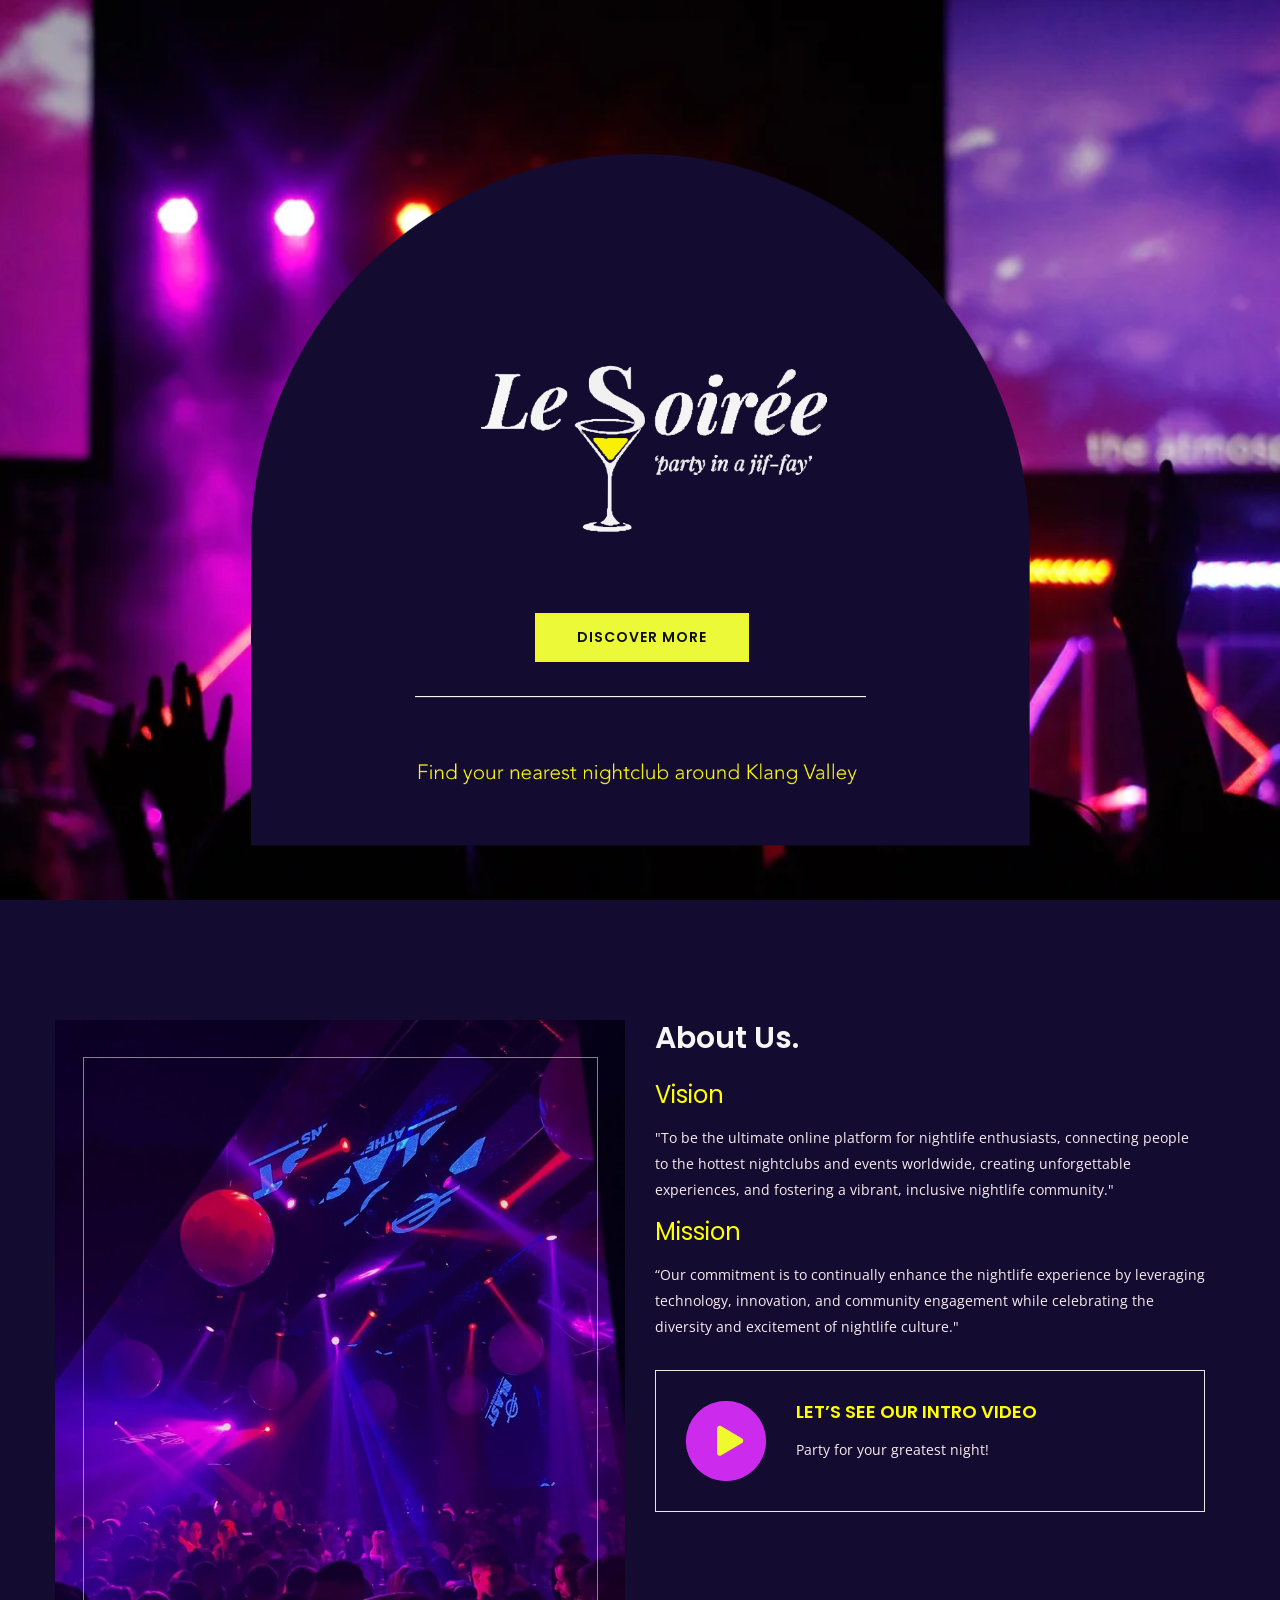
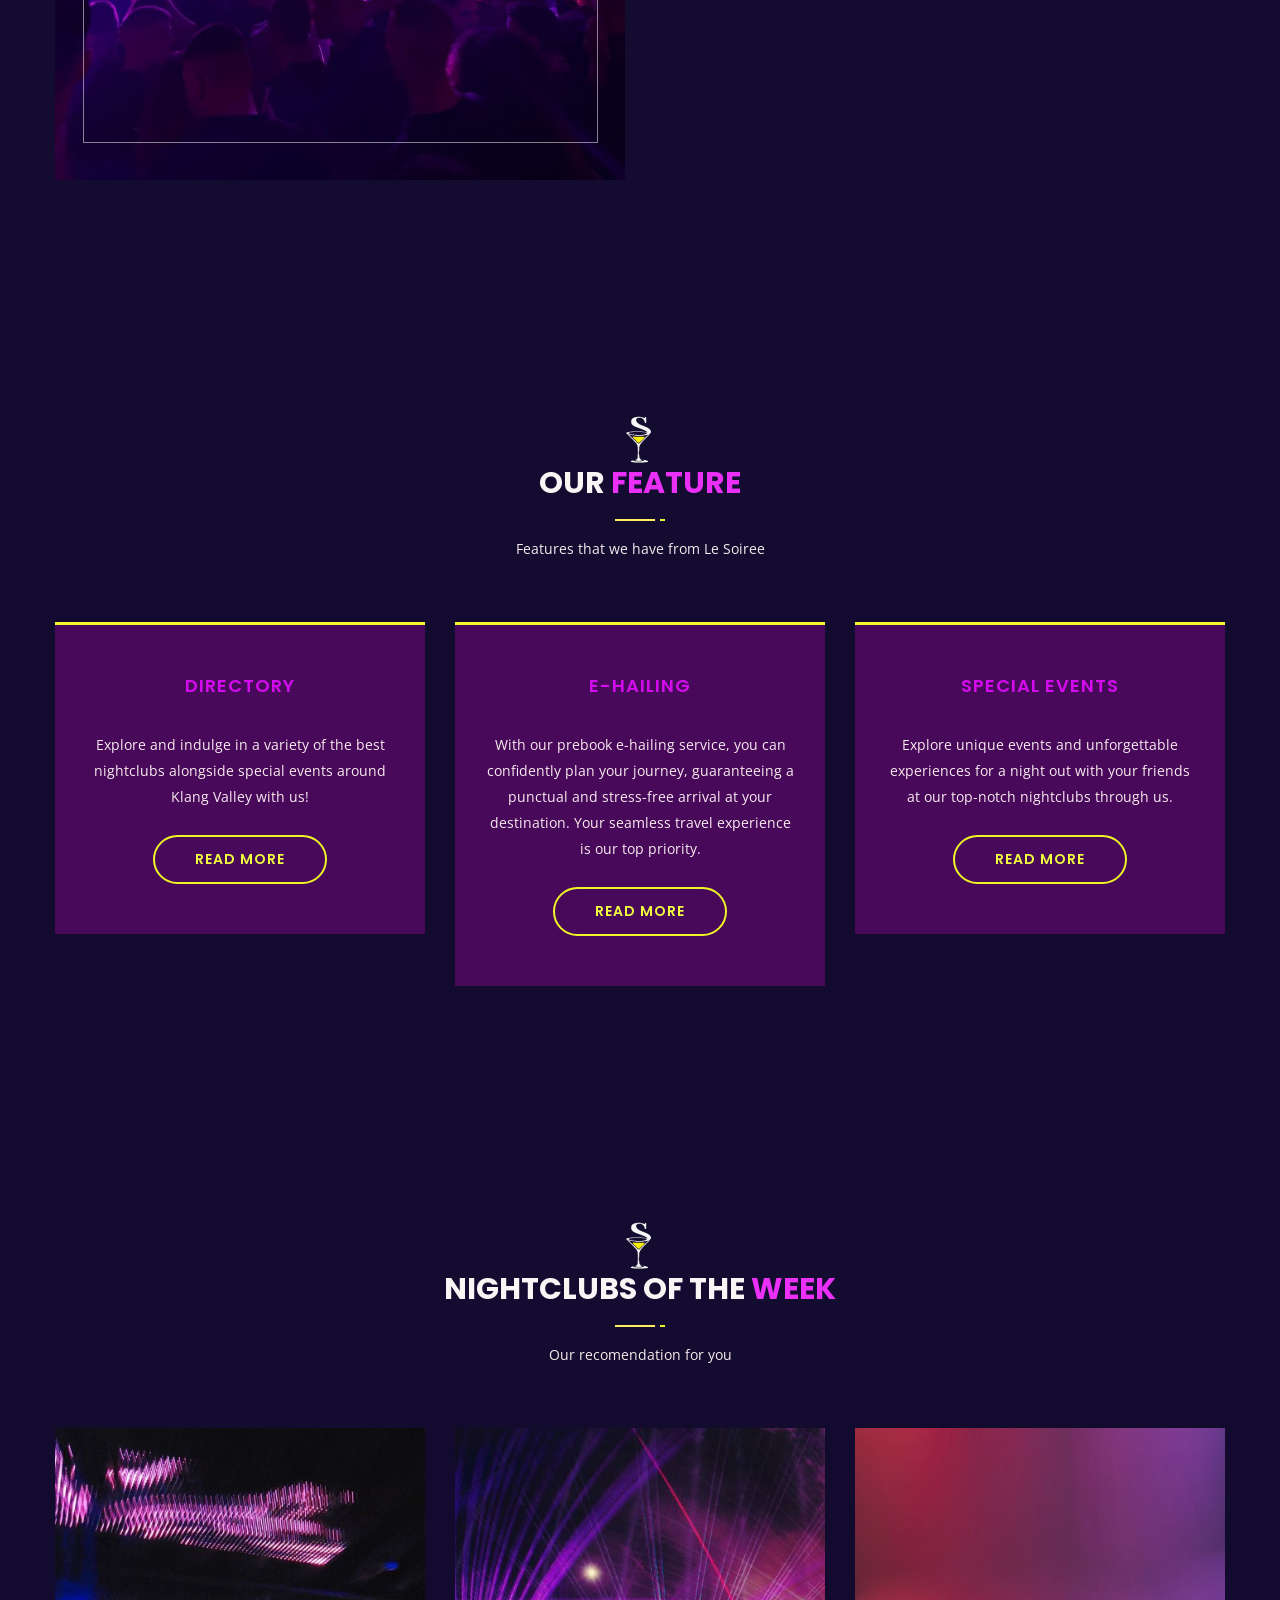
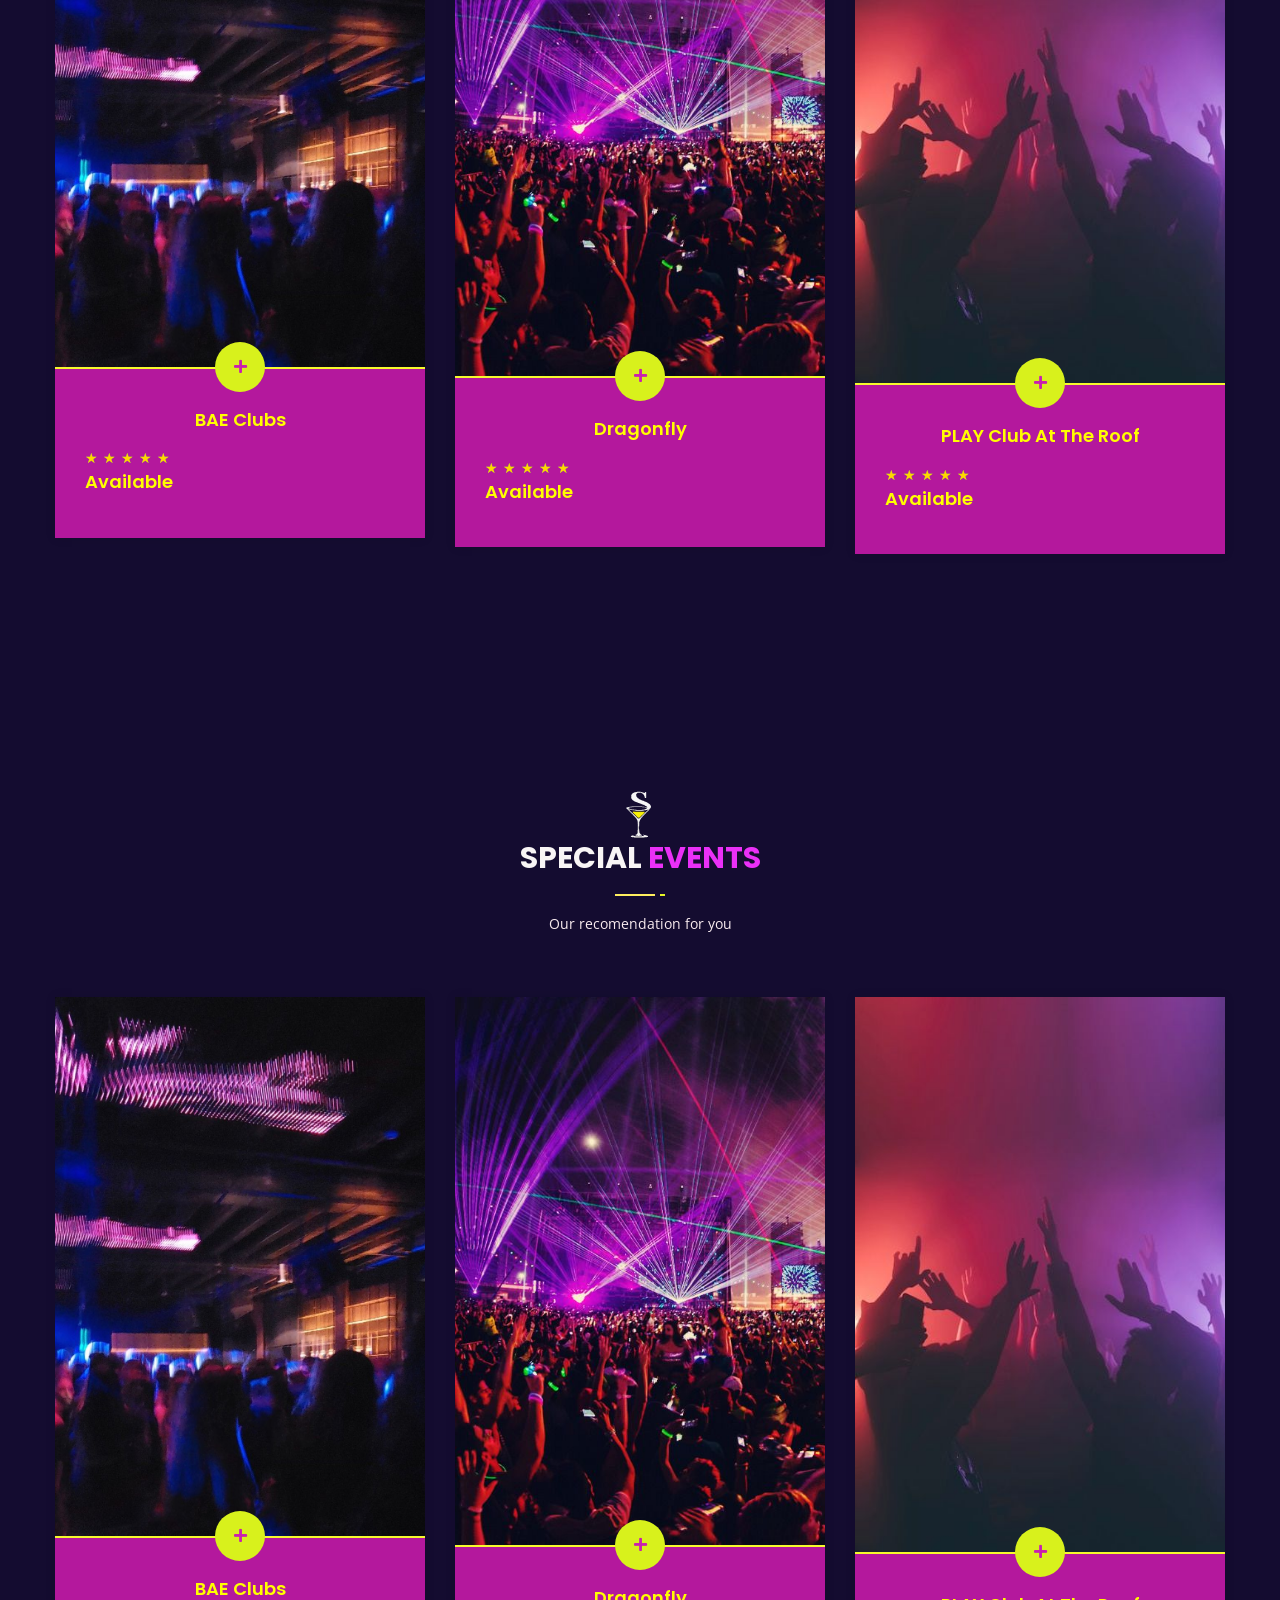
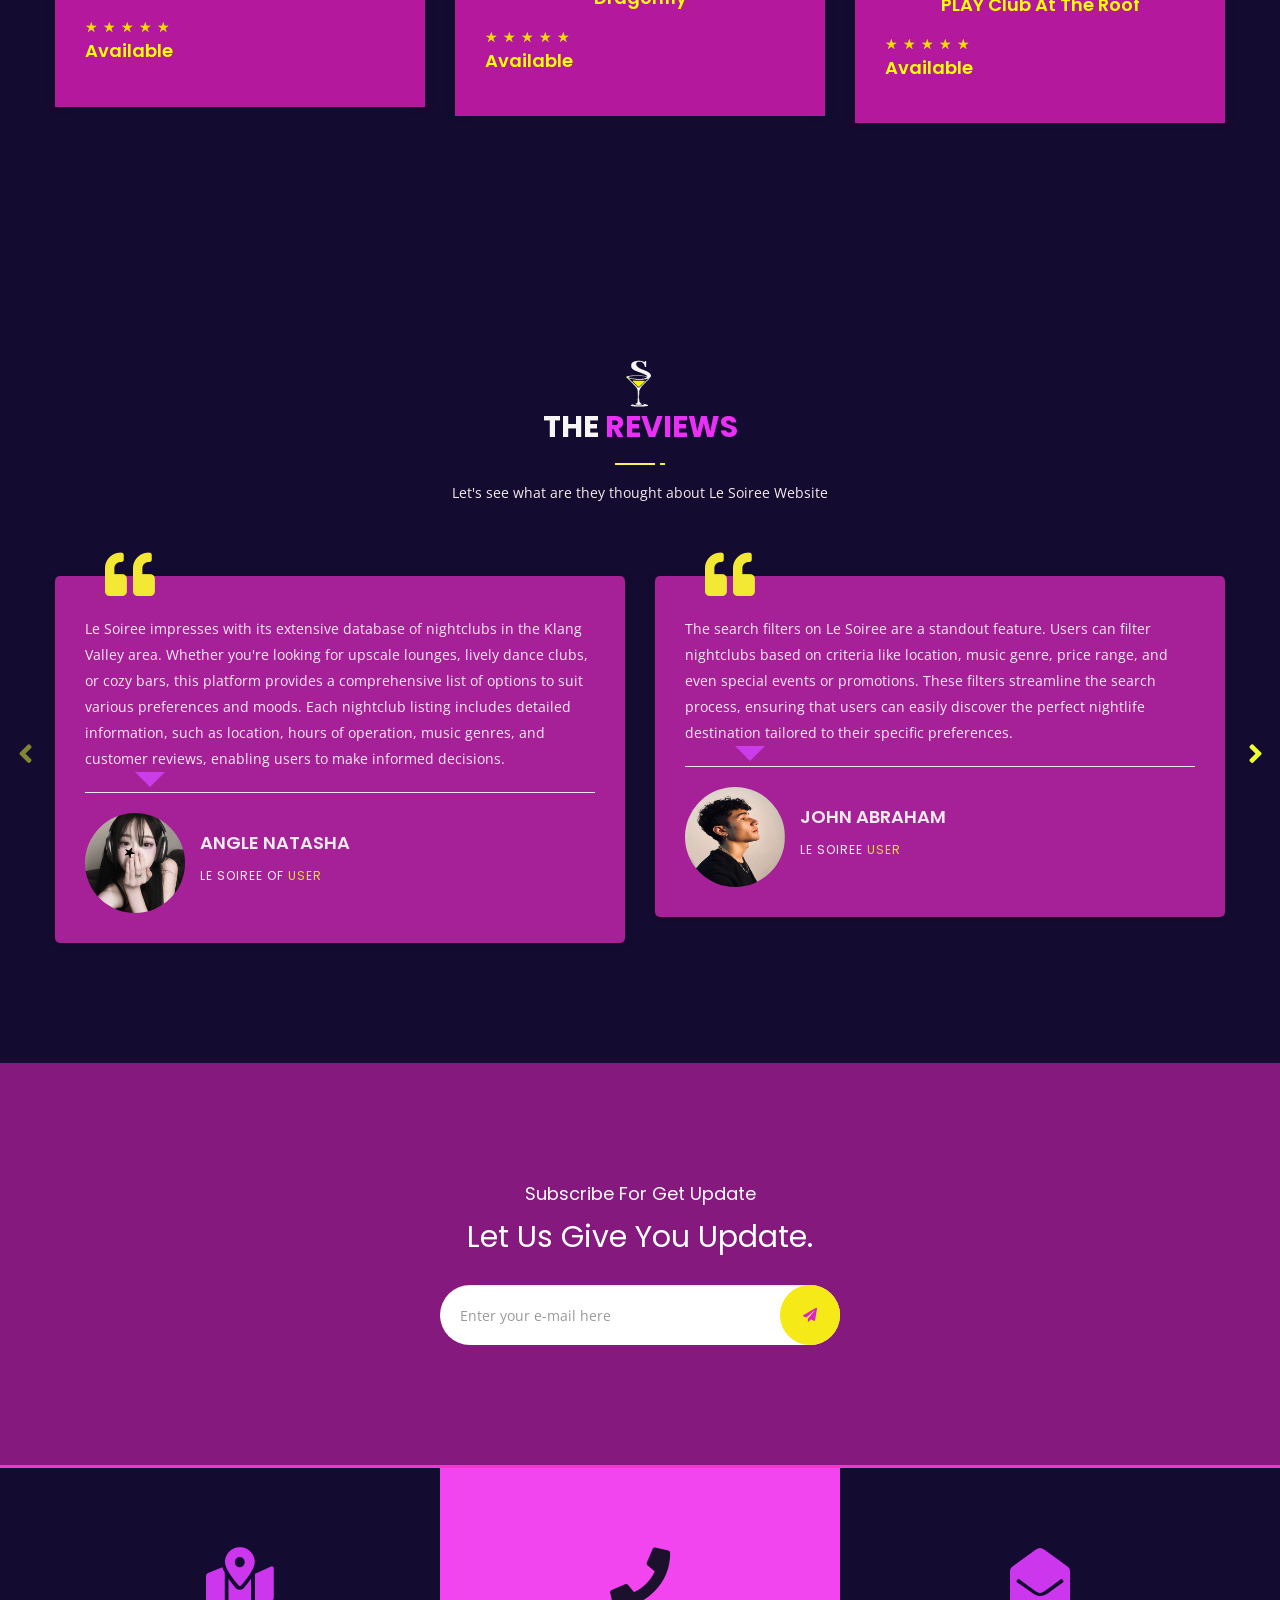
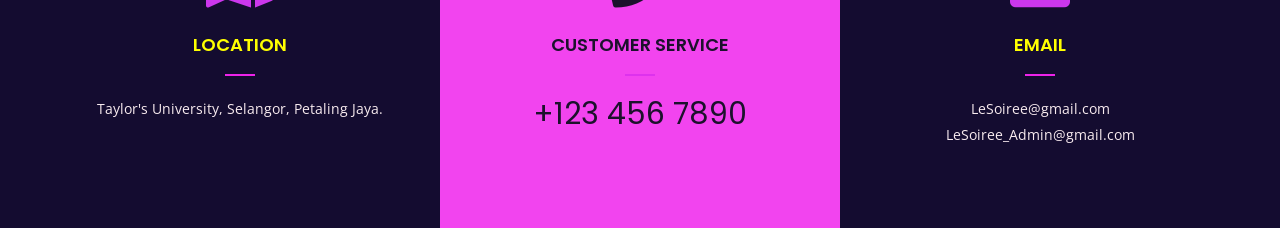
==== index.html @ fc89c5ce "Update index.html" ====
<!DOCTYPE html>
<html lang="en">

<head>
    <!-- ========== Meta Tags ========== -->
    <meta charset="utf-8">
    <meta http-equiv="X-UA-Compatible" content="IE=edge">
    <meta name="viewport" content="width=device-width, initial-scale=1">
    <meta name="description" content="MediHub - Medical & Health Template">

    <!-- ========== Page Title ========== -->
    <title>Le Soiree - Nightclubs around Klang Valley</title>

    <!-- ========== Start Stylesheet ========== -->
    <link href="assets/css/bootstrap.min.css" rel="stylesheet" />
    <link href="assets/css/font-awesome.min.css" rel="stylesheet" />
    <link href="assets/css/flaticon-set.css" rel="stylesheet" />
    <link href="assets/css/elegant-icons.css" rel="stylesheet" />
    <link href="assets/css/magnific-popup.css" rel="stylesheet" />
    <link href="assets/css/owl.carousel.min.css" rel="stylesheet" />
    <link href="assets/css/owl.theme.default.min.css" rel="stylesheet" />
    <link href="assets/css/animate.css" rel="stylesheet" />
    <link href="assets/css/bootsnav.css" rel="stylesheet" />
    <link href="style.css" rel="stylesheet">
    <link href="assets/css/responsive.css" rel="stylesheet" />
    <link rel="stylesheet" href="https://cdnjs.cloudflare.com/ajax/libs/font-awesome/5.15.3/css/all.min.css" integrity="sha512-fz5l2s5bWq5zjw9tTL2n1zDCa0gme2cF/4SRDCP3r77ruHR5t33Bj5G5b6I5I5d8j5zq9sDT2mR9zDMc08kR5Yg==" crossorigin="anonymous" referrerpolicy="no-referrer" />

    <!-- ========== End Stylesheet ========== -->

    <!-- HTML5 shim and Respond.js for IE8 support of HTML5 elements and media queries -->
    <!-- WARNING: Respond.js doesn't work if you view the page via file:// -->
    <!--[if lt IE 9]>
      <script src="assets/js/html5/html5shiv.min.js"></script>
      <script src="assets/js/html5/respond.min.js"></script>
    <![endif]-->

    <!-- ========== Google Fonts ========== -->
    <link href="https://fonts.googleapis.com/css?family=Open+Sans" rel="stylesheet">
    <link href="https://fonts.googleapis.com/css?family=Poppins:300,500,600,700,800" rel="stylesheet">
    <title>Live Chat</title>
    <style>
        /* Styling for the Live Chat button */
        #live-chat-button {
            position: fixed;
            bottom: 20px; /* Adjust the distance from the bottom as needed */
            right: 50px; /* Adjust the distance from the right as needed */
            padding: 10px 40px 10px;
            background-color: #ce27d3;
            color: rgb(248, 217, 14);
            border: none;
            border-radius: 5px;
            cursor: pointer;
        }
        #live-chat-button i {
            margin-right: 5px; /* Add spacing between the icon and text */
        }
        h3 {
            color: yellow;
        }
        h4 {
            color: yellow;
        }
         /* Style for the star rating container */
         .rating {
            unicode-bidi: bidi-override;
            direction: rtl;
            text-align: left;
        }

        /* Style for the star icons */
        .rating > span {
            display: inline-block;
            position: relative;
            width: 1em;
        }

        /* Style for the empty star outline */
        .rating > span:before {
            content: "\2606";
            position: absolute;
            color: #ccc;
        }

        /* Style for the filled star */
        .rating > span:after {
            content: "\2605";
            position: absolute;
            color: gold;
            left: 0;
        }
        .Address {
            font-family: 'Open Sans', sans-serif;
            color: white;
        }
        /* Style for the map marker icon */
        .map-marker {
            color: yellow;
        }

        /* Style for the text */
        .address-text {
            color: yellow;
        }
        /* Style for the envelope icon */
        .envelope-icon {
            color: yellow;
        }

        /* Style for the email address */
        .email-address {
            color: yellow;
        }
        /* Style for the phone icon */
        .phone-icon {
            color: yellow;
        }
        .custom-svg {
        width: 50px;
        height: 50px;
        }
    </style>

</head>

<body>
    <button id="live-chat-button">
        <i class="fas fa-comment"></i> Live Chat
    </button>


    <!-- Start Banner 
    ============================================= -->
    <div class="banner-area heading-exchange text-dark">
        <div id="bootcarousel" class="carousel inc-top-heading slide carousel-fade animate_text" data-ride="carousel">
            <!-- Wrapper for slides -->
            <div class="carousel-inner carousel-zoom">
                <div class="item active">
                    <div class="slider-thumb bg-cover" style="background-image: url(assets/img/LeSoiree_Home3.png);"></div>
                    <div class="box-table">
                        <div class="box-cell">
                            <div class="container">
                                <div class="row">
                                    <div class="col-md-8">
                                        <div class="content" style="display: flex; justify-content: flex-end; align-items: center; height: 140vh;">
                                            <a data-animation="animated slideInUp" class="btn btn-theme effect btn-md" <a href="about-2.html" style="margin-right: 2cm;">Discover More</a>
                                        </div>                                                                               
                                    </div>
                                </div>
                            </div>
                        </div>
                    </div>
                </div>
                <div class="item">
                    <div class="slider-thumb bg-cover" style="background-image: url(assets/img/LeSoiree_Home3.png);"></div>
                    <div class="box-table">
                        <div class="box-cell">
                            <div class="container">
                                <div class="row">
                                    <div class="col-md-8">
                                        <div class="content">
                                            <h1 data-animation="animated fadeInUp">Find <span>The Best Club</span></h1>
                                            <h2 data-animation="animated fadeInDown">Affordable price for a memorable night</h2>
                                            <a data-animation="animated slideInUp" class="btn btn-theme effect btn-md" href="about-2.html">Discover More </a>
                                        </div>
                                    </div>
                                </div>
                            </div>
                        </div>
                    </div>
                </div>
                <div class="item">
                    <div class="slider-thumb bg-cover" style="background-image: url(assets/img/LeSoiree_Home3.png);"></div>
                    <div class="box-table">
                        <div class="box-cell">
                            <div class="container">
                                <div class="row">
                                    <div class="col-md-8">
                                        <div class="content">
                                            <h1 data-animation="animated fadeInUp"><span>Best</span> Website</h1>
                                            <h2 data-animation="animated fadeInDown">Discover now and use the bundle discounts</h2>

                                            <a data-animation="animated slideInUp" class="btn btn-theme effect btn-md" href="about-2.html">Discover More</a>
                                        </div>
                                    </div>
                                </div>
                            </div>
                        </div>
                    </div>
                </div>
            </div>
            <!-- End Wrapper for slides -->

            <!-- Left and right controls -->
            <a class="left carousel-control" href="#bootcarousel" data-slide="prev">
                <i class="fa fa-angle-left"></i>
                <span class="sr-only">Previous</span>
            </a>
            <a class="right carousel-control" href="#bootcarousel" data-slide="next">
                <i class="fa fa-angle-right"></i>
                <span class="sr-only">Next</span>
            </a>
        </div>
    </div>
    <!-- End Banner -->

    <!-- Start About
    ============================================= -->
    <div id="about" class="about-area default-padding">
        <div class="container">
            <div class="row">
                <div class="about-items">
                    <div class="col-md-6 inc-video">
                        <div class="thumb">
                        <img src="assets/img/club2.jpg" alt="Thumb">
                        </div>
                        </div>
                        <div class="col-md-6 info">
                        <h2>About Us.</h2>
                        <h3>Vision</h3>
                        <p>
                            "To be the ultimate online platform for nightlife enthusiasts, connecting people to the hottest nightclubs and events worldwide, creating unforgettable experiences, and fostering a vibrant, inclusive nightlife community."
                        </p>
                        <h3>Mission</h3>
                        <p>
                            “Our commitment  is to continually enhance the nightlife experience by leveraging technology, innovation, and community engagement while celebrating the diversity and excitement of nightlife culture."
                        <div class="bottom">
                            <div class="video">
                                <a href="assets/img/clubnight.mp4" class="popup-youtube relative theme video-play-button item-center">
                                    <i class="fa fa-play"></i>
                                </a>
                            </div>
                            <div class="content">
                                <h4>Let’s see our intro video</h4>
                                <p>
                                  Party for your greatest night!
                                </p>
                            </div>
                        </div>
                    </div>
                </div>
            </div>
        </div>
    </div>
    <!-- End About -->

    <!-- Start Services 
    ============================================= -->
    <div id="services" class="services-area inc-icon bg-gray carousel-shadow default-padding">
        <div class="container">
            <div class="row">
                <div class="col-md-8 col-md-offset-2">
                    <div class="site-heading text-center">
                        <img src="assets/img/4ae6ba6cb907f03e90de84f3a50c7cc1.svg" class="custom-svg">
                        <br>
                        <h2>Our <span>Feature</span></h2>
                        <p>
                            Features that we have from Le Soiree
                        </p>
                    </div>
                </div>
            </div>
            <div class="row">
                <div class="col-md-12">
                    <div class="services-items text-center services-carousel owl-carousel owl-theme">
                        <!-- Single Item -->
                        <div class="item">
                            <div class="info">
                                <h4>
                                    <a href="#">Directory</a>
                                </h4>
                                <div class="overlay">
                                </div>
                                <p>
                                    Explore and indulge in a variety of the best nightclubs alongside special events around Klang Valley with us!
                                </p>
                                <a class="btn btn-theme border circle btn-md" href="#">Read More</a>
                            </div>
                        </div>
                        <!-- End Single Item -->
                        <!-- Single Item -->
                        <div class="item">
                            <div class="info">
                                <h4>
                                    <a href="#">E-Hailing</a>
                                </h4>
                                <div class="overlay">
                                </div>
                                <p>
                                With our prebook e-hailing service, you can confidently plan your journey, guaranteeing a punctual and stress-free arrival at your destination. Your seamless travel experience is our top priority. </p>
                                <a class="btn btn-theme border circle btn-md" href="#">Read More</a>
                            </div>
                        </div>
                        <!-- End Single Item -->
                        <!-- Single Item -->
                        <div class="item">
                            <div class="info">
                                <h4>
                                    <a href="#">Special Events</a>
                                </h4>
                                <div class="overlay">
                                </div>
                                <p>
                                    Explore unique events and unforgettable experiences for a night out with your friends at our top-notch nightclubs through us. </p>
                                </p>
                                <a class="btn btn-theme border circle btn-md" href="#">Read More</a>
                            </div>
                        </div>
                        <!-- End Single Item -->
                    </div>
                </div>
            </div>
        </div>
    </div>
    <!-- End Services -->

    <!-- Start Event
    ============================================= -->
    <div id="doctors" class="doctor-area default-padding bottom-less">
        <div class="container">
            <div class="row">
                <div class="col-md-8 col-md-offset-2">
                    <div class="site-heading text-center">
                        <img src="assets/img/4ae6ba6cb907f03e90de84f3a50c7cc1.svg" class="custom-svg">
                        <br>
                        <h2>NIGHTCLUBS of THE <span>Week</span></h2>
                        <p>
                            Our recomendation for you
                        </p>
                    </div>
                </div>
            </div>
            <div class="row">
                <div class="doctor-items text-center">
                    <!-- Single Item -->
                    <div class="col-md-4 equal-height">
                        <div class="item">
                            <div class="thumb">
                                <img src="assets/img/club5.jpg" alt="Thumb">
                                <div class="overlay">
                                    <a href="#"><i class="fas fa-plus"></i></a>
                                </div>
                                <div class="social">
                                    <ul>
                                        <li class="Address">
                                            T-02, Penthouse Centrepoint No, 3, Lebuh Bandar Utama, Bandar Utama, 47800 Petaling Jaya, Selangor.
                                        </li>
                                        <li class="facebook">
                                            <a href="#"><i class="fab fa-facebook-f"></i></a>
                                        </li>
                                        <li class="twitter">
                                            <a href="#"><i class="fab fa-twitter"></i></a>
                                        </li>
                                        <li class="instagram">
                                            <a href="#"><i class="fab fa-instagram"></i></a>
                                        </li>
                                    </ul>
                                </div>
                            </div>
                            <div class="info">
                                <h4>BAE Clubs</h4>
                                <div class="rating">
                                    <span>&#9733;</span>
                                    <span>&#9733;</span>
                                    <span>&#9733;</span>
                                    <span>&#9733;</span>
                                    <span>&#9733;</span>
                                    <h4>Available</h4>
                                </div>
                            </div>
                        </div>
                    </div>
                    <!-- End Single Item -->
                    <!-- Single Item -->
                    <div class="col-md-4 equal-height">
                        <div class="item">
                            <div class="thumb">
                                <img src="assets/img/club8.jpg" alt="Thumb">
                                <div class="overlay">
                                    <a href="#"><i class="fas fa-plus"></i></a>
                                </div>
                                <div class="social">
                                    <ul>
                                        <li class="Address">
                                            T-02, Penthouse Centrepoint No, 3, Lebuh Bandar Utama, Bandar Utama, 47800 Petaling Jaya, Selangor.
                                        </li>
                                        <li class="facebook">
                                            <a href="#"><i class="fab fa-facebook-f"></i></a>
                                        </li>
                                        <li class="twitter">
                                            <a href="#"><i class="fab fa-twitter"></i></a>
                                        </li>
                                        <li class="instagram">
                                            <a href="#"><i class="fab fa-instagram"></i></a>
                                        </li>
                                    </ul>
                                </div>
                            </div>
                            <div class="info">
                                <h4>Dragonfly</h4>
                                <div class="rating">
                                    <span>&#9733;</span>
                                    <span>&#9733;</span>
                                    <span>&#9733;</span>
                                    <span>&#9733;</span>
                                    <span>&#9733;</span>
                                <h4>Available</h4>
                                </div>
                               
                            </div>
                        </div>
                    </div>
                    <!-- End Single Item -->
                    <!-- Single Item -->
                    <div class="col-md-4 equal-height">
                        <div class="item">
                            <div class="thumb">
                                <img src="assets/img/club7.jpg" alt="Thumb">
                                <div class="overlay">
                                    <a href="#"><i class="fas fa-plus"></i></a>
                                </div>
                                <div class="social">
                                    <ul>
                                        <li class="Address">
                                            T-02, Penthouse Centrepoint No, 3, Lebuh Bandar Utama, Bandar Utama, 47800 Petaling Jaya, Selangor.
                                        </li>
                                        <li class="facebook">
                                            <a href="#"><i class="fab fa-facebook-f"></i></a>
                                        </li>
                                        <li class="twitter">
                                            <a href="#"><i class="fab fa-twitter"></i></a>
                                        </li>
                                        <li class="instagram">
                                            <a href="#"><i class="fab fa-instagram"></i></a>
                                        </li>
                                    </ul>
                                </div>
                            </div>
                            <div class="info">
                                <h4>PLAY Club at The Roof</h4>
                                <div class="rating">
                                    <span>&#9733;</span>
                                    <span>&#9733;</span>
                                    <span>&#9733;</span>
                                    <span>&#9733;</span>
                                    <span>&#9733;</span>
                                    <h4>Available</h4>
                                </div>
                            </div>
                        </div>
                    </div>
                    <!-- End Single Item -->
                </div>
            </div>
        </div>
    </div>
    <!-- End Doctors -->

    <!-- Start Event
    ============================================= -->
    <div id="doctors" class="doctor-area default-padding bottom-less">
        <div class="container">
            <div class="row">
                <div class="col-md-8 col-md-offset-2">
                    <div class="site-heading text-center">
                        <img src="assets/img/4ae6ba6cb907f03e90de84f3a50c7cc1.svg" class="custom-svg">
                        <br>
                        <h2> SPECIAL <span> Events </span></h2>
                        <p>
                            Our recomendation for you
                        </p>
                    </div>
                </div>
            </div>
            <div class="row">
                <div class="doctor-items text-center">
                    <!-- Single Item -->
                    <div class="col-md-4 equal-height">
                        <div class="item">
                            <div class="thumb">
                                <img src="assets/img/club5.jpg" alt="Thumb">
                                <div class="overlay">
                                    <a href="#"><i class="fas fa-plus"></i></a>
                                </div>
                                <div class="social">
                                    <ul>
                                        <li class="Address">
                                            T-02, Penthouse Centrepoint No, 3, Lebuh Bandar Utama, Bandar Utama, 47800 Petaling Jaya, Selangor.
                                        </li>
                                        <li class="facebook">
                                            <a href="#"><i class="fab fa-facebook-f"></i></a>
                                        </li>
                                        <li class="twitter">
                                            <a href="#"><i class="fab fa-twitter"></i></a>
                                        </li>
                                        <li class="instagram">
                                            <a href="#"><i class="fab fa-instagram"></i></a>
                                        </li>
                                    </ul>
                                </div>
                            </div>
                            <div class="info">
                                <h4>BAE Clubs</h4>
                                <div class="rating">
                                    <span>&#9733;</span>
                                    <span>&#9733;</span>
                                    <span>&#9733;</span>
                                    <span>&#9733;</span>
                                    <span>&#9733;</span>
                                    <h4>Available</h4>
                                </div>
                            </div>
                        </div>
                    </div>
                    <!-- End Single Item -->
                    <!-- Single Item -->
                    <div class="col-md-4 equal-height">
                        <div class="item">
                            <div class="thumb">
                                <img src="assets/img/club8.jpg" alt="Thumb">
                                <div class="overlay">
                                    <a href="#"><i class="fas fa-plus"></i></a>
                                </div>
                                <div class="social">
                                    <ul>
                                        <li class="Address">
                                            T-02, Penthouse Centrepoint No, 3, Lebuh Bandar Utama, Bandar Utama, 47800 Petaling Jaya, Selangor.
                                        </li>
                                        <li class="facebook">
                                            <a href="#"><i class="fab fa-facebook-f"></i></a>
                                        </li>
                                        <li class="twitter">
                                            <a href="#"><i class="fab fa-twitter"></i></a>
                                        </li>
                                        <li class="instagram">
                                            <a href="#"><i class="fab fa-instagram"></i></a>
                                        </li>
                                    </ul>
                                </div>
                            </div>
                            <div class="info">
                                <h4>Dragonfly</h4>
                                <div class="rating">
                                    <span>&#9733;</span>
                                    <span>&#9733;</span>
                                    <span>&#9733;</span>
                                    <span>&#9733;</span>
                                    <span>&#9733;</span>
                                <h4>Available</h4>
                                </div>
                               
                            </div>
                        </div>
                    </div>
                    <!-- End Single Item -->
                    <!-- Single Item -->
                    <div class="col-md-4 equal-height">
                        <div class="item">
                            <div class="thumb">
                                <img src="assets/img/club7.jpg" alt="Thumb">
                                <div class="overlay">
                                    <a href="#"><i class="fas fa-plus"></i></a>
                                </div>
                                <div class="social">
                                    <ul>
                                        <li class="Address">
                                            T-02, Penthouse Centrepoint No, 3, Lebuh Bandar Utama, Bandar Utama, 47800 Petaling Jaya, Selangor.
                                        </li>
                                        <li class="facebook">
                                            <a href="#"><i class="fab fa-facebook-f"></i></a>
                                        </li>
                                        <li class="twitter">
                                            <a href="#"><i class="fab fa-twitter"></i></a>
                                        </li>
                                        <li class="instagram">
                                            <a href="#"><i class="fab fa-instagram"></i></a>
                                        </li>
                                    </ul>
                                </div>
                            </div>
                            <div class="info">
                                <h4>PLAY Club at The Roof</h4>
                                <div class="rating">
                                    <span>&#9733;</span>
                                    <span>&#9733;</span>
                                    <span>&#9733;</span>
                                    <span>&#9733;</span>
                                    <span>&#9733;</span>
                                    <h4>Available</h4>
                                </div>
                            </div>
                        </div>
                    </div>
                    <!-- End Single Item -->
                </div>
            </div>
        </div>
    </div>
    <!-- End Doctors -->

    <!-- Start Testimonials 
    ============================================= -->
    <div id="testimonials" class="testimonials-area carousel-shadow bg-gray default-padding">
        <div class="container">
            <div class="row">
                <div class="col-md-8 col-md-offset-2">
                    <div class="site-heading text-center">
                        <img src="assets/img/4ae6ba6cb907f03e90de84f3a50c7cc1.svg" class="custom-svg">
                        <br>
                        <h2>The <span> Reviews</span></h2>
                        <p>
                         Let's see what are they thought about Le Soiree Website
                        </p>
                    </div>
                </div>
            </div>
            <div class="row">
                <div class="col-md-12">
                    <div class="testimonial-items testimonial-carousel owl-carousel owl-theme">
                        <!-- Single Item -->
                        <div class="item">
                            <div class="content">
                                <p>
                                    Le Soiree impresses with its extensive database of nightclubs in the Klang Valley area. Whether you're looking for upscale lounges, lively dance clubs, or cozy bars, this platform provides a comprehensive list of options to suit various preferences and moods. Each nightclub listing includes detailed information, such as location, hours of operation, music genres, and customer reviews, enabling users to make informed decisions.
                                </p>
                            </div>
                            <div class="provider">
                                <div class="thumb">
                                    <img src="assets/img/people3.jpg" alt="Thumb">
                                </div>
                                <div class="info">
                                    <h4>Angle Natasha</h4>
                                    <h5>Le Soiree of <span>user</span></h5>
                                </div>
                            </div>
                        </div>
                        <!-- End Single Item -->
                        <!-- Single Item -->
                        <div class="item">
                            <div class="content">
                                <p>
                                 The search filters on Le Soiree are a standout feature. Users can filter nightclubs based on criteria like location, music genre, price range, and even special events or promotions. These filters streamline the search process, ensuring that users can easily discover the perfect nightlife destination tailored to their specific preferences.
                                </p>
                            </div>
                            <div class="provider">
                                <div class="thumb">
                                    <img src="assets/img/people2.jpg" alt="Thumb">
                                </div>
                                <div class="info">
                                    <h4>John Abraham</h4>
                                    <h5>Le Soiree <span>user</span></h5>
                                </div>
                            </div>
                        </div>
                        <!-- End Single Item -->
                        <!-- Single Item -->
                        <div class="item">
                            <div class="content">
                                <p>
                                Le Soiree encourages community engagement by allowing users to leave reviews and ratings for the nightclubs they visit. This feature is invaluable for individuals seeking authentic insights into the atmosphere, service quality, and overall experience at each venue. Reading reviews from fellow partygoers adds a personal touch to the decision-making process.
                                </p>
                            </div>
                            <div class="provider">
                                <div class="thumb">
                                    <img src="assets/img/people1.jpg" alt="Thumb">
                                </div>
                                <div class="info">
                                    <h4>Kriti Sairi</h4>
                                    <h5>Le Soiree <span>user</span></h5>
                                </div>
                            </div>
                        </div>
                        <!-- End Single Item -->
                    </div>
                </div>
            </div>
        </div>
    </div>
    <!-- End Testimonials -->

<!-- Start Newsletter 
    ============================================= -->
    <div class="newsletter-area default-padding shadow dark bg-fixed text-center text-light" style="background-image: url(assets/img/club3.jpg);">
        <div class="container">
            <div class="row">
                <div class="col-md-12">
                    <h4>Subscribe For Get Update</h4>
                    <h2>Let Us Give You Update.</h2>
                    <form action="#">
                        <div class="input-group stylish-input-group">
                            <input type="email" name="email" class="form-control" placeholder="Enter your e-mail here">
                            <button type="submit">
                                <i class="fa fa-paper-plane"></i>
                            </button>  
                        </div>
                    </form>
                </div>
            </div>
        </div>
    </div>
    <!-- End Newsletter -->

    <!-- Start Contact
    ============================================= -->
    <div class="top-entry-area bg-gray text-center">
        <div class="container">
            <div class="row">
                <div class="item-box">
                    <!-- Single Item -->
                    <div class="col-md-4 single-item">
                        <div class="item">
                            <i class="fas fa-map-marked-alt"></i>
                            <h4>Location</h4>
                            <p>
                                Taylor's University, Selangor, Petaling Jaya.
                            </p>
                        </div>
                    </div>
                    <!-- End Single Item -->
                    <!-- Single Item -->
                    <div class="col-md-4 single-item">
                        <div class="item">
                            <i class="fas fa-phone"></i>
                            <h4>Customer Service</h4>
                            <h2>+123 456 7890</h2>
                        </div>
                    </div>
                    <!-- End Single Item -->
                    <!-- Single Item -->
                    <div class="col-md-4 single-item">
                        <div class="item">
                            <i class="fas fa-envelope-open"></i>
                            <h4>Email</h4>
                            <p>
                                LeSoiree@gmail.com<br>LeSoiree_Admin@gmail.com
                            </p>
                        </div>
                    </div>
                    <!-- End Single Item -->
                </div>
            </div>
        </div>
    </div>
    


    <!-- jQuery Frameworks
    ============================================= -->
    <script src="assets/js/jquery-1.12.4.min.js"></script>
    <script src="assets/js/bootstrap.min.js"></script>
    <script src="assets/js/equal-height.min.js"></script>
    <script src="assets/js/jquery.appear.js"></script>
    <script src="assets/js/jquery.easing.min.js"></script>
    <script src="assets/js/jquery.magnific-popup.min.js"></script>
    <script src="assets/js/modernizr.custom.13711.js"></script>
    <script src="assets/js/owl.carousel.min.js"></script>
    <script src="assets/js/wow.min.js"></script>
    <script src="assets/js/isotope.pkgd.min.js"></script>
    <script src="assets/js/imagesloaded.pkgd.min.js"></script>
    <script src="assets/js/count-to.js"></script>
    <script src="assets/js/YTPlayer.min.js"></script>
    <script src="assets/js/jquery.nice-select.min.js"></script>
    <script src="assets/js/bootsnav.js"></script>
    <script src="assets/js/main.js"></script>

</body>
</html>
---- assets/css/flaticon-set.css ----
/*
    Flaticon icon font: Flaticon
    Creation date: 08/09/2018 00:19
    */

@font-face {
  font-family: "Flaticon";
  src: url("../fonts/Flaticon.eot");
  src: url("../fonts/Flaticon.eot?#iefix") format("embedded-opentype"),
       url("../fonts/Flaticon.woff") format("woff"),
       url("../fonts/Flaticon.ttf") format("truetype"),
       url("../fonts/Flaticon.svg#Flaticon") format("svg");
  font-weight: normal;
  font-style: normal;
}

@media screen and (-webkit-min-device-pixel-ratio:0) {
  @font-face {
    font-family: "Flaticon";
    src: url("./Flaticon.svg#Flaticon") format("svg");
  }
}

[class^="flaticon-"]:before, [class*=" flaticon-"]:before,
[class^="flaticon-"]:after, [class*=" flaticon-"]:after {   
  font-family: Flaticon;
  speak: none;
  font-style: normal;
  font-weight: normal;
  font-variant: normal;
  text-transform: none;
  line-height: 1;

  /* Better Font Rendering =========== */
  -webkit-font-smoothing: antialiased;
  -moz-osx-font-smoothing: grayscale;
}

.flaticon-bad:before { content: "\f100"; }
.flaticon-anesthesia:before { content: "\f101"; }
.flaticon-dental:before { content: "\f102"; }
.flaticon-avatar:before { content: "\f103"; }
.flaticon-bottle:before { content: "\f104"; }
.flaticon-neurology:before { content: "\f105"; }
.flaticon-thinking:before { content: "\f106"; }
.flaticon-first-aid-kit:before { content: "\f107"; }
.flaticon-doctor:before { content: "\f108"; }
.flaticon-health:before { content: "\f109"; }
.flaticon-medicine:before { content: "\f10a"; }
.flaticon-medical:before { content: "\f10b"; }
.flaticon-department:before { content: "\f10c"; }
.flaticon-department-1:before { content: "\f10d"; }
.flaticon-24-hours:before { content: "\f10e"; }
.flaticon-blood-sample:before { content: "\f10f"; }
.flaticon-pharmacy:before { content: "\f110"; }
.flaticon-anatomy:before { content: "\f111"; }
.flaticon-beauty:before { content: "\f112"; }
.flaticon-ribbon:before { content: "\f113"; }
.flaticon-cancer:before { content: "\f114"; }
.flaticon-lung-cancer:before { content: "\f115"; }
.flaticon-maternity:before { content: "\f116"; }
.flaticon-patient:before { content: "\f117"; }
.flaticon-pharmacy-1:before { content: "\f118"; }
.flaticon-recovered:before { content: "\f119"; }
.flaticon-nurse:before { content: "\f11a"; }
.flaticon-ambulance:before { content: "\f11b"; }
.flaticon-ambulance-1:before { content: "\f11c"; }
.flaticon-checkup:before { content: "\f11d"; }
.flaticon-doctor-1:before { content: "\f11e"; }
.flaticon-ultrasound:before { content: "\f11f"; }
.flaticon-surgery:before { content: "\f120"; }
.flaticon-tooth:before { content: "\f121"; }
.flaticon-computer:before { content: "\f122"; }
.flaticon-body-scan:before { content: "\f123"; }
---- assets/css/elegant-icons.css ----
@font-face {
	font-family: 'ElegantIcons';
	src:url('../fonts/ElegantIcons.eot');
	src:url('../fonts/ElegantIcons.eot?#iefix') format('embedded-opentype'),
		url('../fonts/ElegantIcons.woff') format('woff'),
		url('../fonts/ElegantIcons.ttf') format('truetype'),
		url('../fonts/ElegantIcons.svg#ElegantIcons') format('svg');
	font-weight: normal;
	font-style: normal;
}

@media screen and (-webkit-min-device-pixel-ratio:0) {
  @font-face {
    font-family: "ElegantIcons";
    src: url("./ElegantIcons.svg#ElegantIcons") format("svg");
  }
}

/* Use the following CSS code if you want to use data attributes for inserting your icons */
[data-icon]:before {
	font-family: 'ElegantIcons';
	content: attr(data-icon);
	speak: none;
	font-weight: normal;
	font-variant: normal;
	text-transform: none;
	line-height: 1;
	-webkit-font-smoothing: antialiased;
	-moz-osx-font-smoothing: grayscale;
}

/* Use the following CSS code if you want to have a class per icon */
/*
Instead of a list of all class selectors,
you can use the generic selector below, but it's slower:
[class*="your-class-prefix"] {
*/

.arrow_up, .arrow_down, .arrow_left, .arrow_right, .arrow_left-up, .arrow_right-up, .arrow_right-down, .arrow_left-down, .arrow-up-down, .arrow_up-down_alt, .arrow_left-right_alt, .arrow_left-right, .arrow_expand_alt2, .arrow_expand_alt, .arrow_condense, .arrow_expand, .arrow_move, .arrow_carrot-up, .arrow_carrot-down, .arrow_carrot-left, .arrow_carrot-right, .arrow_carrot-2up, .arrow_carrot-2down, .arrow_carrot-2left, .arrow_carrot-2right, .arrow_carrot-up_alt2, .arrow_carrot-down_alt2, .arrow_carrot-left_alt2, .arrow_carrot-right_alt2, .arrow_carrot-2up_alt2, .arrow_carrot-2down_alt2, .arrow_carrot-2left_alt2, .arrow_carrot-2right_alt2, .arrow_triangle-up, .arrow_triangle-down, .arrow_triangle-left, .arrow_triangle-right, .arrow_triangle-up_alt2, .arrow_triangle-down_alt2, .arrow_triangle-left_alt2, .arrow_triangle-right_alt2, .arrow_back, .icon_minus-06, .icon_plus, .icon_close, .icon_check, .icon_minus_alt2, .icon_plus_alt2, .icon_close_alt2, .icon_check_alt2, .icon_zoom-out_alt, .icon_zoom-in_alt, .icon_search, .icon_box-empty, .icon_box-selected, .icon_minus-box, .icon_plus-box, .icon_box-checked, .icon_circle-empty, .icon_circle-slelected, .icon_stop_alt2, .icon_stop, .icon_pause_alt2, .icon_pause, .icon_menu, .icon_menu-square_alt2, .icon_menu-circle_alt2, .icon_ul, .icon_ol, .icon_adjust-horiz, .icon_adjust-vert, .icon_document_alt, .icon_documents_alt, .icon_pencil, .icon_pencil-edit_alt, .icon_pencil-edit, .icon_folder-alt, .icon_folder-open_alt, .icon_folder-add_alt, .icon_info_alt, .icon_error-oct_alt, .icon_error-circle_alt, .icon_error-triangle_alt, .icon_question_alt2, .icon_question, .icon_comment_alt, .icon_chat_alt, .icon_vol-mute_alt, .icon_volume-low_alt, .icon_volume-high_alt, .icon_quotations, .icon_quotations_alt2, .icon_clock_alt, .icon_lock_alt, .icon_lock-open_alt, .icon_key_alt, .icon_cloud_alt, .icon_cloud-upload_alt, .icon_cloud-download_alt, .icon_image, .icon_images, .icon_lightbulb_alt, .icon_gift_alt, .icon_house_alt, .icon_genius, .icon_mobile, .icon_tablet, .icon_laptop, .icon_desktop, .icon_camera_alt, .icon_mail_alt, .icon_cone_alt, .icon_ribbon_alt, .icon_bag_alt, .icon_creditcard, .icon_cart_alt, .icon_paperclip, .icon_tag_alt, .icon_tags_alt, .icon_trash_alt, .icon_cursor_alt, .icon_mic_alt, .icon_compass_alt, .icon_pin_alt, .icon_pushpin_alt, .icon_map_alt, .icon_drawer_alt, .icon_toolbox_alt, .icon_book_alt, .icon_calendar, .icon_film, .icon_table, .icon_contacts_alt, .icon_headphones, .icon_lifesaver, .icon_piechart, .icon_refresh, .icon_link_alt, .icon_link, .icon_loading, .icon_blocked, .icon_archive_alt, .icon_heart_alt, .icon_star_alt, .icon_star-half_alt, .icon_star, .icon_star-half, .icon_tools, .icon_tool, .icon_cog, .icon_cogs, .arrow_up_alt, .arrow_down_alt, .arrow_left_alt, .arrow_right_alt, .arrow_left-up_alt, .arrow_right-up_alt, .arrow_right-down_alt, .arrow_left-down_alt, .arrow_condense_alt, .arrow_expand_alt3, .arrow_carrot_up_alt, .arrow_carrot-down_alt, .arrow_carrot-left_alt, .arrow_carrot-right_alt, .arrow_carrot-2up_alt, .arrow_carrot-2dwnn_alt, .arrow_carrot-2left_alt, .arrow_carrot-2right_alt, .arrow_triangle-up_alt, .arrow_triangle-down_alt, .arrow_triangle-left_alt, .arrow_triangle-right_alt, .icon_minus_alt, .icon_plus_alt, .icon_close_alt, .icon_check_alt, .icon_zoom-out, .icon_zoom-in, .icon_stop_alt, .icon_menu-square_alt, .icon_menu-circle_alt, .icon_document, .icon_documents, .icon_pencil_alt, .icon_folder, .icon_folder-open, .icon_folder-add, .icon_folder_upload, .icon_folder_download, .icon_info, .icon_error-circle, .icon_error-oct, .icon_error-triangle, .icon_question_alt, .icon_comment, .icon_chat, .icon_vol-mute, .icon_volume-low, .icon_volume-high, .icon_quotations_alt, .icon_clock, .icon_lock, .icon_lock-open, .icon_key, .icon_cloud, .icon_cloud-upload, .icon_cloud-download, .icon_lightbulb, .icon_gift, .icon_house, .icon_camera, .icon_mail, .icon_cone, .icon_ribbon, .icon_bag, .icon_cart, .icon_tag, .icon_tags, .icon_trash, .icon_cursor, .icon_mic, .icon_compass, .icon_pin, .icon_pushpin, .icon_map, .icon_drawer, .icon_toolbox, .icon_book, .icon_contacts, .icon_archive, .icon_heart, .icon_profile, .icon_group, .icon_grid-2x2, .icon_grid-3x3, .icon_music, .icon_pause_alt, .icon_phone, .icon_upload, .icon_download, .social_facebook, .social_twitter, .social_pinterest, .social_googleplus, .social_tumblr, .social_tumbleupon, .social_wordpress, .social_instagram, .social_dribbble, .social_vimeo, .social_linkedin, .social_rss, .social_deviantart, .social_share, .social_myspace, .social_skype, .social_youtube, .social_picassa, .social_googledrive, .social_flickr, .social_blogger, .social_spotify, .social_delicious, .social_facebook_circle, .social_twitter_circle, .social_pinterest_circle, .social_googleplus_circle, .social_tumblr_circle, .social_stumbleupon_circle, .social_wordpress_circle, .social_instagram_circle, .social_dribbble_circle, .social_vimeo_circle, .social_linkedin_circle, .social_rss_circle, .social_deviantart_circle, .social_share_circle, .social_myspace_circle, .social_skype_circle, .social_youtube_circle, .social_picassa_circle, .social_googledrive_alt2, .social_flickr_circle, .social_blogger_circle, .social_spotify_circle, .social_delicious_circle, .social_facebook_square, .social_twitter_square, .social_pinterest_square, .social_googleplus_square, .social_tumblr_square, .social_stumbleupon_square, .social_wordpress_square, .social_instagram_square, .social_dribbble_square, .social_vimeo_square, .social_linkedin_square, .social_rss_square, .social_deviantart_square, .social_share_square, .social_myspace_square, .social_skype_square, .social_youtube_square, .social_picassa_square, .social_googledrive_square, .social_flickr_square, .social_blogger_square, .social_spotify_square, .social_delicious_square, .icon_printer, .icon_calulator, .icon_building, .icon_floppy, .icon_drive, .icon_search-2, .icon_id, .icon_id-2, .icon_puzzle, .icon_like, .icon_dislike, .icon_mug, .icon_currency, .icon_wallet, .icon_pens, .icon_easel, .icon_flowchart, .icon_datareport, .icon_briefcase, .icon_shield, .icon_percent, .icon_globe, .icon_globe-2, .icon_target, .icon_hourglass, .icon_balance, .icon_rook, .icon_printer-alt, .icon_calculator_alt, .icon_building_alt, .icon_floppy_alt, .icon_drive_alt, .icon_search_alt, .icon_id_alt, .icon_id-2_alt, .icon_puzzle_alt, .icon_like_alt, .icon_dislike_alt, .icon_mug_alt, .icon_currency_alt, .icon_wallet_alt, .icon_pens_alt, .icon_easel_alt, .icon_flowchart_alt, .icon_datareport_alt, .icon_briefcase_alt, .icon_shield_alt, .icon_percent_alt, .icon_globe_alt, .icon_clipboard {
	font-family: 'ElegantIcons';
	speak: none;
	font-style: normal;
	font-weight: normal;
	font-variant: normal;
	text-transform: none;
	line-height: 1;
	-webkit-font-smoothing: antialiased;
}
.arrow_up:before {
	content: "\21";
}
.arrow_down:before {
	content: "\22";
}
.arrow_left:before {
	content: "\23";
}
.arrow_right:before {
	content: "\24";
}
.arrow_left-up:before {
	content: "\25";
}
.arrow_right-up:before {
	content: "\26";
}
.arrow_right-down:before {
	content: "\27";
}
.arrow_left-down:before {
	content: "\28";
}
.arrow-up-down:before {
	content: "\29";
}
.arrow_up-down_alt:before {
	content: "\2a";
}
.arrow_left-right_alt:before {
	content: "\2b";
}
.arrow_left-right:before {
	content: "\2c";
}
.arrow_expand_alt2:before {
	content: "\2d";
}
.arrow_expand_alt:before {
	content: "\2e";
}
.arrow_condense:before {
	content: "\2f";
}
.arrow_expand:before {
	content: "\30";
}
.arrow_move:before {
	content: "\31";
}
.arrow_carrot-up:before {
	content: "\32";
}
.arrow_carrot-down:before {
	content: "\33";
}
.arrow_carrot-left:before {
	content: "\34";
}
.arrow_carrot-right:before {
	content: "\35";
}
.arrow_carrot-2up:before {
	content: "\36";
}
.arrow_carrot-2down:before {
	content: "\37";
}
.arrow_carrot-2left:before {
	content: "\38";
}
.arrow_carrot-2right:before {
	content: "\39";
}
.arrow_carrot-up_alt2:before {
	content: "\3a";
}
.arrow_carrot-down_alt2:before {
	content: "\3b";
}
.arrow_carrot-left_alt2:before {
	content: "\3c";
}
.arrow_carrot-right_alt2:before {
	content: "\3d";
}
.arrow_carrot-2up_alt2:before {
	content: "\3e";
}
.arrow_carrot-2down_alt2:before {
	content: "\3f";
}
.arrow_carrot-2left_alt2:before {
	content: "\40";
}
.arrow_carrot-2right_alt2:before {
	content: "\41";
}
.arrow_triangle-up:before {
	content: "\42";
}
.arrow_triangle-down:before {
	content: "\43";
}
.arrow_triangle-left:before {
	content: "\44";
}
.arrow_triangle-right:before {
	content: "\45";
}
.arrow_triangle-up_alt2:before {
	content: "\46";
}
.arrow_triangle-down_alt2:before {
	content: "\47";
}
.arrow_triangle-left_alt2:before {
	content: "\48";
}
.arrow_triangle-right_alt2:before {
	content: "\49";
}
.arrow_back:before {
	content: "\4a";
}
.icon_minus-06:before {
	content: "\4b";
}
.icon_plus:before {
	content: "\4c";
}
.icon_close:before {
	content: "\4d";
}
.icon_check:before {
	content: "\4e";
}
.icon_minus_alt2:before {
	content: "\4f";
}
.icon_plus_alt2:before {
	content: "\50";
}
.icon_close_alt2:before {
	content: "\51";
}
.icon_check_alt2:before {
	content: "\52";
}
.icon_zoom-out_alt:before {
	content: "\53";
}
.icon_zoom-in_alt:before {
	content: "\54";
}
.icon_search:before {
	content: "\55";
}
.icon_box-empty:before {
	content: "\56";
}
.icon_box-selected:before {
	content: "\57";
}
.icon_minus-box:before {
	content: "\58";
}
.icon_plus-box:before {
	content: "\59";
}
.icon_box-checked:before {
	content: "\5a";
}
.icon_circle-empty:before {
	content: "\5b";
}
.icon_circle-slelected:before {
	content: "\5c";
}
.icon_stop_alt2:before {
	content: "\5d";
}
.icon_stop:before {
	content: "\5e";
}
.icon_pause_alt2:before {
	content: "\5f";
}
.icon_pause:before {
	content: "\60";
}
.icon_menu:before {
	content: "\61";
}
.icon_menu-square_alt2:before {
	content: "\62";
}
.icon_menu-circle_alt2:before {
	content: "\63";
}
.icon_ul:before {
	content: "\64";
}
.icon_ol:before {
	content: "\65";
}
.icon_adjust-horiz:before {
	content: "\66";
}
.icon_adjust-vert:before {
	content: "\67";
}
.icon_document_alt:before {
	content: "\68";
}
.icon_documents_alt:before {
	content: "\69";
}
.icon_pencil:before {
	content: "\6a";
}
.icon_pencil-edit_alt:before {
	content: "\6b";
}
.icon_pencil-edit:before {
	content: "\6c";
}
.icon_folder-alt:before {
	content: "\6d";
}
.icon_folder-open_alt:before {
	content: "\6e";
}
.icon_folder-add_alt:before {
	content: "\6f";
}
.icon_info_alt:before {
	content: "\70";
}
.icon_error-oct_alt:before {
	content: "\71";
}
.icon_error-circle_alt:before {
	content: "\72";
}
.icon_error-triangle_alt:before {
	content: "\73";
}
.icon_question_alt2:before {
	content: "\74";
}
.icon_question:before {
	content: "\75";
}
.icon_comment_alt:before {
	content: "\76";
}
.icon_chat_alt:before {
	content: "\77";
}
.icon_vol-mute_alt:before {
	content: "\78";
}
.icon_volume-low_alt:before {
	content: "\79";
}
.icon_volume-high_alt:before {
	content: "\7a";
}
.icon_quotations:before {
	content: "\7b";
}
.icon_quotations_alt2:before {
	content: "\7c";
}
.icon_clock_alt:before {
	content: "\7d";
}
.icon_lock_alt:before {
	content: "\7e";
}
.icon_lock-open_alt:before {
	content: "\e000";
}
.icon_key_alt:before {
	content: "\e001";
}
.icon_cloud_alt:before {
	content: "\e002";
}
.icon_cloud-upload_alt:before {
	content: "\e003";
}
.icon_cloud-download_alt:before {
	content: "\e004";
}
.icon_image:before {
	content: "\e005";
}
.icon_images:before {
	content: "\e006";
}
.icon_lightbulb_alt:before {
	content: "\e007";
}
.icon_gift_alt:before {
	content: "\e008";
}
.icon_house_alt:before {
	content: "\e009";
}
.icon_genius:before {
	content: "\e00a";
}
.icon_mobile:before {
	content: "\e00b";
}
.icon_tablet:before {
	content: "\e00c";
}
.icon_laptop:before {
	content: "\e00d";
}
.icon_desktop:before {
	content: "\e00e";
}
.icon_camera_alt:before {
	content: "\e00f";
}
.icon_mail_alt:before {
	content: "\e010";
}
.icon_cone_alt:before {
	content: "\e011";
}
.icon_ribbon_alt:before {
	content: "\e012";
}
.icon_bag_alt:before {
	content: "\e013";
}
.icon_creditcard:before {
	content: "\e014";
}
.icon_cart_alt:before {
	content: "\e015";
}
.icon_paperclip:before {
	content: "\e016";
}
.icon_tag_alt:before {
	content: "\e017";
}
.icon_tags_alt:before {
	content: "\e018";
}
.icon_trash_alt:before {
	content: "\e019";
}
.icon_cursor_alt:before {
	content: "\e01a";
}
.icon_mic_alt:before {
	content: "\e01b";
}
.icon_compass_alt:before {
	content: "\e01c";
}
.icon_pin_alt:before {
	content: "\e01d";
}
.icon_pushpin_alt:before {
	content: "\e01e";
}
.icon_map_alt:before {
	content: "\e01f";
}
.icon_drawer_alt:before {
	content: "\e020";
}
.icon_toolbox_alt:before {
	content: "\e021";
}
.icon_book_alt:before {
	content: "\e022";
}
.icon_calendar:before {
	content: "\e023";
}
.icon_film:before {
	content: "\e024";
}
.icon_table:before {
	content: "\e025";
}
.icon_contacts_alt:before {
	content: "\e026";
}
.icon_headphones:before {
	content: "\e027";
}
.icon_lifesaver:before {
	content: "\e028";
}
.icon_piechart:before {
	content: "\e029";
}
.icon_refresh:before {
	content: "\e02a";
}
.icon_link_alt:before {
	content: "\e02b";
}
.icon_link:before {
	content: "\e02c";
}
.icon_loading:before {
	content: "\e02d";
}
.icon_blocked:before {
	content: "\e02e";
}
.icon_archive_alt:before {
	content: "\e02f";
}
.icon_heart_alt:before {
	content: "\e030";
}
.icon_star_alt:before {
	content: "\e031";
}
.icon_star-half_alt:before {
	content: "\e032";
}
.icon_star:before {
	content: "\e033";
}
.icon_star-half:before {
	content: "\e034";
}
.icon_tools:before {
	content: "\e035";
}
.icon_tool:before {
	content: "\e036";
}
.icon_cog:before {
	content: "\e037";
}
.icon_cogs:before {
	content: "\e038";
}
.arrow_up_alt:before {
	content: "\e039";
}
.arrow_down_alt:before {
	content: "\e03a";
}
.arrow_left_alt:before {
	content: "\e03b";
}
.arrow_right_alt:before {
	content: "\e03c";
}
.arrow_left-up_alt:before {
	content: "\e03d";
}
.arrow_right-up_alt:before {
	content: "\e03e";
}
.arrow_right-down_alt:before {
	content: "\e03f";
}
.arrow_left-down_alt:before {
	content: "\e040";
}
.arrow_condense_alt:before {
	content: "\e041";
}
.arrow_expand_alt3:before {
	content: "\e042";
}
.arrow_carrot_up_alt:before {
	content: "\e043";
}
.arrow_carrot-down_alt:before {
	content: "\e044";
}
.arrow_carrot-left_alt:before {
	content: "\e045";
}
.arrow_carrot-right_alt:before {
	content: "\e046";
}
.arrow_carrot-2up_alt:before {
	content: "\e047";
}
.arrow_carrot-2dwnn_alt:before {
	content: "\e048";
}
.arrow_carrot-2left_alt:before {
	content: "\e049";
}
.arrow_carrot-2right_alt:before {
	content: "\e04a";
}
.arrow_triangle-up_alt:before {
	content: "\e04b";
}
.arrow_triangle-down_alt:before {
	content: "\e04c";
}
.arrow_triangle-left_alt:before {
	content: "\e04d";
}
.arrow_triangle-right_alt:before {
	content: "\e04e";
}
.icon_minus_alt:before {
	content: "\e04f";
}
.icon_plus_alt:before {
	content: "\e050";
}
.icon_close_alt:before {
	content: "\e051";
}
.icon_check_alt:before {
	content: "\e052";
}
.icon_zoom-out:before {
	content: "\e053";
}
.icon_zoom-in:before {
	content: "\e054";
}
.icon_stop_alt:before {
	content: "\e055";
}
.icon_menu-square_alt:before {
	content: "\e056";
}
.icon_menu-circle_alt:before {
	content: "\e057";
}
.icon_document:before {
	content: "\e058";
}
.icon_documents:before {
	content: "\e059";
}
.icon_pencil_alt:before {
	content: "\e05a";
}
.icon_folder:before {
	content: "\e05b";
}
.icon_folder-open:before {
	content: "\e05c";
}
.icon_folder-add:before {
	content: "\e05d";
}
.icon_folder_upload:before {
	content: "\e05e";
}
.icon_folder_download:before {
	content: "\e05f";
}
.icon_info:before {
	content: "\e060";
}
.icon_error-circle:before {
	content: "\e061";
}
.icon_error-oct:before {
	content: "\e062";
}
.icon_error-triangle:before {
	content: "\e063";
}
.icon_question_alt:before {
	content: "\e064";
}
.icon_comment:before {
	content: "\e065";
}
.icon_chat:before {
	content: "\e066";
}
.icon_vol-mute:before {
	content: "\e067";
}
.icon_volume-low:before {
	content: "\e068";
}
.icon_volume-high:before {
	content: "\e069";
}
.icon_quotations_alt:before {
	content: "\e06a";
}
.icon_clock:before {
	content: "\e06b";
}
.icon_lock:before {
	content: "\e06c";
}
.icon_lock-open:before {
	content: "\e06d";
}
.icon_key:before {
	content: "\e06e";
}
.icon_cloud:before {
	content: "\e06f";
}
.icon_cloud-upload:before {
	content: "\e070";
}
.icon_cloud-download:before {
	content: "\e071";
}
.icon_lightbulb:before {
	content: "\e072";
}
.icon_gift:before {
	content: "\e073";
}
.icon_house:before {
	content: "\e074";
}
.icon_camera:before {
	content: "\e075";
}
.icon_mail:before {
	content: "\e076";
}
.icon_cone:before {
	content: "\e077";
}
.icon_ribbon:before {
	content: "\e078";
}
.icon_bag:before {
	content: "\e079";
}
.icon_cart:before {
	content: "\e07a";
}
.icon_tag:before {
	content: "\e07b";
}
.icon_tags:before {
	content: "\e07c";
}
.icon_trash:before {
	content: "\e07d";
}
.icon_cursor:before {
	content: "\e07e";
}
.icon_mic:before {
	content: "\e07f";
}
.icon_compass:before {
	content: "\e080";
}
.icon_pin:before {
	content: "\e081";
}
.icon_pushpin:before {
	content: "\e082";
}
.icon_map:before {
	content: "\e083";
}
.icon_drawer:before {
	content: "\e084";
}
.icon_toolbox:before {
	content: "\e085";
}
.icon_book:before {
	content: "\e086";
}
.icon_contacts:before {
	content: "\e087";
}
.icon_archive:before {
	content: "\e088";
}
.icon_heart:before {
	content: "\e089";
}
.icon_profile:before {
	content: "\e08a";
}
.icon_group:before {
	content: "\e08b";
}
.icon_grid-2x2:before {
	content: "\e08c";
}
.icon_grid-3x3:before {
	content: "\e08d";
}
.icon_music:before {
	content: "\e08e";
}
.icon_pause_alt:before {
	content: "\e08f";
}
.icon_phone:before {
	content: "\e090";
}
.icon_upload:before {
	content: "\e091";
}
.icon_download:before {
	content: "\e092";
}
.social_facebook:before {
	content: "\e093";
}
.social_twitter:before {
	content: "\e094";
}
.social_pinterest:before {
	content: "\e095";
}
.social_googleplus:before {
	content: "\e096";
}
.social_tumblr:before {
	content: "\e097";
}
.social_tumbleupon:before {
	content: "\e098";
}
.social_wordpress:before {
	content: "\e099";
}
.social_instagram:before {
	content: "\e09a";
}
.social_dribbble:before {
	content: "\e09b";
}
.social_vimeo:before {
	content: "\e09c";
}
.social_linkedin:before {
	content: "\e09d";
}
.social_rss:before {
	content: "\e09e";
}
.social_deviantart:before {
	content: "\e09f";
}
.social_share:before {
	content: "\e0a0";
}
.social_myspace:before {
	content: "\e0a1";
}
.social_skype:before {
	content: "\e0a2";
}
.social_youtube:before {
	content: "\e0a3";
}
.social_picassa:before {
	content: "\e0a4";
}
.social_googledrive:before {
	content: "\e0a5";
}
.social_flickr:before {
	content: "\e0a6";
}
.social_blogger:before {
	content: "\e0a7";
}
.social_spotify:before {
	content: "\e0a8";
}
.social_delicious:before {
	content: "\e0a9";
}
.social_facebook_circle:before {
	content: "\e0aa";
}
.social_twitter_circle:before {
	content: "\e0ab";
}
.social_pinterest_circle:before {
	content: "\e0ac";
}
.social_googleplus_circle:before {
	content: "\e0ad";
}
.social_tumblr_circle:before {
	content: "\e0ae";
}
.social_stumbleupon_circle:before {
	content: "\e0af";
}
.social_wordpress_circle:before {
	content: "\e0b0";
}
.social_instagram_circle:before {
	content: "\e0b1";
}
.social_dribbble_circle:before {
	content: "\e0b2";
}
.social_vimeo_circle:before {
	content: "\e0b3";
}
.social_linkedin_circle:before {
	content: "\e0b4";
}
.social_rss_circle:before {
	content: "\e0b5";
}
.social_deviantart_circle:before {
	content: "\e0b6";
}
.social_share_circle:before {
	content: "\e0b7";
}
.social_myspace_circle:before {
	content: "\e0b8";
}
.social_skype_circle:before {
	content: "\e0b9";
}
.social_youtube_circle:before {
	content: "\e0ba";
}
.social_picassa_circle:before {
	content: "\e0bb";
}
.social_googledrive_alt2:before {
	content: "\e0bc";
}
.social_flickr_circle:before {
	content: "\e0bd";
}
.social_blogger_circle:before {
	content: "\e0be";
}
.social_spotify_circle:before {
	content: "\e0bf";
}
.social_delicious_circle:before {
	content: "\e0c0";
}
.social_facebook_square:before {
	content: "\e0c1";
}
.social_twitter_square:before {
	content: "\e0c2";
}
.social_pinterest_square:before {
	content: "\e0c3";
}
.social_googleplus_square:before {
	content: "\e0c4";
}
.social_tumblr_square:before {
	content: "\e0c5";
}
.social_stumbleupon_square:before {
	content: "\e0c6";
}
.social_wordpress_square:before {
	content: "\e0c7";
}
.social_instagram_square:before {
	content: "\e0c8";
}
.social_dribbble_square:before {
	content: "\e0c9";
}
.social_vimeo_square:before {
	content: "\e0ca";
}
.social_linkedin_square:before {
	content: "\e0cb";
}
.social_rss_square:before {
	content: "\e0cc";
}
.social_deviantart_square:before {
	content: "\e0cd";
}
.social_share_square:before {
	content: "\e0ce";
}
.social_myspace_square:before {
	content: "\e0cf";
}
.social_skype_square:before {
	content: "\e0d0";
}
.social_youtube_square:before {
	content: "\e0d1";
}
.social_picassa_square:before {
	content: "\e0d2";
}
.social_googledrive_square:before {
	content: "\e0d3";
}
.social_flickr_square:before {
	content: "\e0d4";
}
.social_blogger_square:before {
	content: "\e0d5";
}
.social_spotify_square:before {
	content: "\e0d6";
}
.social_delicious_square:before {
	content: "\e0d7";
}
.icon_printer:before {
	content: "\e103";
}
.icon_calulator:before {
	content: "\e0ee";
}
.icon_building:before {
	content: "\e0ef";
}
.icon_floppy:before {
	content: "\e0e8";
}
.icon_drive:before {
	content: "\e0ea";
}
.icon_search-2:before {
	content: "\e101";
}
.icon_id:before {
	content: "\e107";
}
.icon_id-2:before {
	content: "\e108";
}
.icon_puzzle:before {
	content: "\e102";
}
.icon_like:before {
	content: "\e106";
}
.icon_dislike:before {
	content: "\e0eb";
}
.icon_mug:before {
	content: "\e105";
}
.icon_currency:before {
	content: "\e0ed";
}
.icon_wallet:before {
	content: "\e100";
}
.icon_pens:before {
	content: "\e104";
}
.icon_easel:before {
	content: "\e0e9";
}
.icon_flowchart:before {
	content: "\e109";
}
.icon_datareport:before {
	content: "\e0ec";
}
.icon_briefcase:before {
	content: "\e0fe";
}
.icon_shield:before {
	content: "\e0f6";
}
.icon_percent:before {
	content: "\e0fb";
}
.icon_globe:before {
	content: "\e0e2";
}
.icon_globe-2:before {
	content: "\e0e3";
}
.icon_target:before {
	content: "\e0f5";
}
.icon_hourglass:before {
	content: "\e0e1";
}
.icon_balance:before {
	content: "\e0ff";
}
.icon_rook:before {
	content: "\e0f8";
}
.icon_printer-alt:before {
	content: "\e0fa";
}
.icon_calculator_alt:before {
	content: "\e0e7";
}
.icon_building_alt:before {
	content: "\e0fd";
}
.icon_floppy_alt:before {
	content: "\e0e4";
}
.icon_drive_alt:before {
	content: "\e0e5";
}
.icon_search_alt:before {
	content: "\e0f7";
}
.icon_id_alt:before {
	content: "\e0e0";
}
.icon_id-2_alt:before {
	content: "\e0fc";
}
.icon_puzzle_alt:before {
	content: "\e0f9";
}
.icon_like_alt:before {
	content: "\e0dd";
}
.icon_dislike_alt:before {
	content: "\e0f1";
}
.icon_mug_alt:before {
	content: "\e0dc";
}
.icon_currency_alt:before {
	content: "\e0f3";
}
.icon_wallet_alt:before {
	content: "\e0d8";
}
.icon_pens_alt:before {
	content: "\e0db";
}
.icon_easel_alt:before {
	content: "\e0f0";
}
.icon_flowchart_alt:before {
	content: "\e0df";
}
.icon_datareport_alt:before {
	content: "\e0f2";
}
.icon_briefcase_alt:before {
	content: "\e0f4";
}
.icon_shield_alt:before {
	content: "\e0d9";
}
.icon_percent_alt:before {
	content: "\e0da";
}
.icon_globe_alt:before {
	content: "\e0de";
}
.icon_clipboard:before {
	content: "\e0e6";
}


	.glyph {
		float: left;
		text-align: center;
		padding: .75em;
		margin: .4em 1.5em .75em 0;
		width: 6em;
text-shadow: none;
	}
        .glyph_big {
        font-size: 128px;
        color: #59c5dc;
        float: left;
        margin-right: 20px;
        }

        .glyph div { padding-bottom: 10px;}

	.glyph input {
		font-family: consolas, monospace;
		font-size: 12px;
		width: 100%;
		text-align: center;
		border: 0;
		box-shadow: 0 0 0 1px #ccc;
		padding: .2em;
                -moz-border-radius: 5px;
                -webkit-border-radius: 5px;
	}
	.centered {
		margin-left: auto;
		margin-right: auto;
	}
	.glyph .fs1 {
		font-size: 2em;
	}
---- assets/css/bootsnav.css ----
/* * Navbar Main Css * v1.0 */
nav.bootsnav .dropdown.megamenu-fw {
  position: static;
}

nav.bootsnav .container {
  position: relative;
}

nav.bootsnav .megamenu-fw .dropdown-menu {
  left: auto;
}

nav.bootsnav .megamenu-content {
  padding: 15px;
  width: 100% !important;
}

nav.bootsnav .megamenu-content .title {
  color: #333333;
  font-weight: 600;
  margin-top: 0;
  text-transform: uppercase;
  margin-bottom: 10px;
  font-size: 14px;
}

nav.bootsnav .dropdown.megamenu-fw .dropdown-menu {
  left: 0;
  right: 0;
}

.navbar-collapse {
  padding: 0;
}

.navbar li .badge {
    margin-left: 3px;
    background: #1cb9c8;
    color: #ffffff;
    padding: 3px 12px;
    font-weight: 500;
}

nav.navbar .quote-btn a {
  background: #0cb8b6 none repeat scroll 0 0;
  border-radius: 5px;
  color: #ffffff;
  display: inline-block;
  font-size: 12px;
  font-weight: 600;
  text-transform: uppercase;
}

nav.navbar .quote-btn {
  margin-top: -4px;
}

.bootsnav .side .widget p:last-child {
    margin-bottom: 0;
}

/* Navbar Default */
nav.navbar .navbar-brand {
  height: auto !important;
}

nav.navbar.bootsnav.logo-less .navbar-brand {
  display: none;
}

nav.navbar.navbar-default.logo-less .navbar-collapse {
  margin-left: -15px;
}

nav.navbar.bootsnav.navbar-default.navbar-fixed.navbar-transparent.inc-topbar {
  margin-top: 55px;
  transition: all 0.35s ease-in-out 0s;
}

nav.navbar.bootsnav.navbar-default.navbar-fixed.inc-topbar {
  margin-top: 0;
}

.navbar-default.navbar.navbar-sidebar.bg-dark .social-share {
  padding: 0 30px;
}

nav.bootsnav.navbar-sidebar.bg-dark ul.nav li.dropdown ul.dropdown-menu li a, 
nav.bootsnav.navbar-sidebar.bg-dark ul.nav li.dropdown a, 
nav.bootsnav.navbar-sidebar.bg-dark ul.nav li.dropdown h6 {
  color: #cccccc;
}

nav.navbar.navbar-default.navbar-theme.navbar-sticky.bootsnav.on.no-full {
    background: #0cb8b6;
}

nav.navbar.navbar-default.navbar-theme.navbar-sticky.bootsnav.on.no-full ul.nav > li > a {
    color: #ffffff;
}

nav.navbar.navbar-default.navbar-theme.navbar-sticky.bootsnav.on.no-full .attr-nav i {
    color: #ffffff;
}

.attr-nav ul.cart-list li.total a {
  background: #d9f027 none repeat scroll 0 0;
  display: inline-block;
  font-weight: 600 !important;
  padding: 12px 15px;
  color: #f039f3 !important;
}

.attr-nav ul.cart-list li.total a:hover {
  background: #c8f418 none repeat scroll 0 0 !important;
  color: #cf21f1 !important;
}

nav.navbar.bootsnav {
  background-color: #fff;
  border-radius: 0;
  border: none;
  box-shadow: 0 8px 25px 0 rgba(0, 0, 0, 0.04);
  -moz-box-shadow: 0 8px 25px 0 rgba(0, 0, 0, 0.04);
  -webkit-box-shadow: 0 8px 25px 0 rgba(0, 0, 0, 0.04);
  -o-box-shadow: 0 8px 25px 0 rgba(0, 0, 0, 0.04);
  margin: 0;
}

nav.bg-dark.navbar.bootsnav {
  background-color: #1c1c1c;
  border: medium none !important;
  margin: 0;
}

nav.navbar.bootsnav ul.nav > li > a {
  color: #333333;
  background-color: transparent !important;
  text-transform: uppercase;
  font-weight: 600;
}

nav.navbar.bootsnav.bg-dark ul.nav > li > a {
  color: #c223f7;
}

nav.navbar.bootsnav ul.nav li.megamenu-fw > a:hover, 
nav.navbar.bootsnav ul.nav li.megamenu-fw > a:focus, 
nav.navbar.bootsnav ul.nav li.active > a:hover, 
nav.navbar.bootsnav ul.nav li.active > a:focus, 
nav.navbar.bootsnav ul.nav li.active > a {
  background-color: transparent;
}

nav.navbar.bootsnav .navbar-toggle {
  background-color: transparent !important;
  border: none;
  padding: 0;
  font-size: 18px;
  position: relative;
  top: 5px;
}

nav.navbar.bootsnav ul.nav .dropdown-menu .dropdown-menu {
  top: 0;
  left: 100%;
}

nav.navbar.bootsnav ul.nav ul.dropdown-menu > li > a {
  white-space: normal;
}

ul.menu-col {
  padding: 0;
  margin: 0;
  list-style: none;
}

ul.menu-col li a {
  color: #333333;
}

ul.menu-col li a:hover, ul.menu-col li a:focus {
  text-decoration: none;
}

#navbar-menu {
  -webkit-animation-duration: .3s;
  animation-duration: .3s;
}

nav.bootsnav.navbar-full {
  padding-bottom: 10px;
  padding-top: 10px;
}

nav.bootsnav.navbar-full .navbar-header {
  display: block;
  width: 100%;
}

nav.bootsnav.navbar-full .navbar-toggle {
  display: inline-block;
  margin-right: 0;
  position: relative;
  top: 20px;
  font-size: 24px;
  -webkit-transition: all 1s ease-in-out;
  -moz-transition: all 1s ease-in-out;
  -o-transition: all 1s ease-in-out;
  -ms-transition: all 1s ease-in-out;
  transition: all 1s ease-in-out;
}

nav.bootsnav.navbar-full .navbar-collapse {
  position: fixed;
  width: 100%;
  height: 100% !important;
  top: 0;
  left: 0;
  padding: 0;
  display: none !important;
  z-index: 9;
}

nav.bootsnav.navbar-full .navbar-collapse.in {
  display: block !important;
}

nav.bootsnav.navbar-full .navbar-collapse .nav-full {
  overflow: auto;
}

nav.bootsnav.navbar-full .navbar-collapse .wrap-full-menu {
  display: table-cell;
  vertical-align: middle;
  background-color: #fff;
  overflow: auto;
}

nav.bootsnav.navbar-full .navbar-collapse .nav-full::-webkit-scrollbar {
  width: 0;
}

nav.bootsnav.navbar-full .navbar-collapse .nav-full::-moz-scrollbar {
  width: 0;
}

nav.bootsnav.navbar-full .navbar-collapse .nav-full::-ms-scrollbar {
  width: 0;
}

nav.bootsnav.navbar-full .navbar-collapse .nav-full::-o-scrollbar {
  width: 0;
}

nav.bootsnav.navbar-full .navbar-collapse ul.nav {
  display: block;
  width: 100%;
  overflow: auto;
}

nav.bootsnav.navbar-full .navbar-collapse ul.nav a:hover, 
nav.bootsnav.navbar-full .navbar-collapse ul.nav a:focus, 
nav.bootsnav.navbar-full .navbar-collapse ul.nav a {
  background-color: transparent;
}

nav.bootsnav.navbar-full .navbar-collapse ul.nav > li {
  float: none;
  display: block;
  text-align: center;
}

nav.bootsnav.navbar-full .navbar-collapse ul.nav > li > a {
  display: table;
  margin: auto;
  text-transform: uppercase;
  font-weight: bold;
  letter-spacing: normal;
  font-size: 14px;
  padding: 15px 15px;
}

nav.bootsnav.navbar-full .navbar-collapse ul.nav > li > a:hover {
  letter-spacing: 7px;
}

nav.bootsnav.navbar-full .navbar-collapse ul.nav > li.close-full-menu > a:hover {
  letter-spacing: normal;
}

li.close-full-menu > a {
  padding-top: 0px !important;
  padding-bottom: 0px !important;
}

li.close-full-menu > a i {
  font-size: 32px;
}

li.close-full-menu {
  padding-top: 30px !important;
  padding-bottom: 30px !important;
}

.attr-nav {
  display: inline-block;
  float: right;
  margin-left: 13px;
  margin-right: -10px;
}

nav.navbar.attr-border .attr-nav {
  margin-left: 15px;
  min-height: 90px;
  padding-left: 5px;
  position: relative;
  z-index: 1;
}

.navbar.bootsnav .attr-nav li.btn a {
  background: #eaf91a none repeat scroll 0 0;
  color: #e52be9;
  display: inline-block;
  font-size: 13px;
  font-weight: 600;
  padding: 8px 20px !important;
}

nav.navbar.attr-border .attr-nav::before {
  background: #e5fe23 none repeat scroll 0 0;
  content: "";
  height: 30px;
  left: 0;
  margin-top: -15px;
  position: absolute;
  top: 50%;
  width: 1px;
}

.bootsnav .side .widget.social li.facebook a {
  background: #3b5998 none repeat scroll 0 0;
}

.bootsnav .side .widget.social li.twitter a {
  background: #1da1f2 none repeat scroll 0 0;
}

.bootsnav .side .widget.social li.pinterest a {
  background: #bd081c none repeat scroll 0 0;
}

.bootsnav .side .widget.social li.g-plus a {
  background: #db4437 none repeat scroll 0 0;
}

.bootsnav .side .widget.social li.linkedin a {
  background: #0077b5 none repeat scroll 0 0;
}

.bootsnav .side .widget.social li.dribbble a {
  background: #ea4c89 none repeat scroll 0 0;
}

nav.navbar.attr-border.bootsnav.sticked .attr-nav {
  min-height: 80px;
}

.attr-nav > ul {
  padding: 0;
  margin: 0 0 -17px 0;
  list-style: none;
  display: inline-block;
}

.attr-nav > ul li.dropdown ul.dropdown-menu {
  margin-top: 0;
}

.attr-nav > ul > li {
  float: left;
  display: block;
}

.attr-nav > ul > li > a {
  color: #333333;
  display: block;
  padding: 32px 0 !important;
  position: relative;
}

.attr-nav > a {
  margin-top: 25px;
}

.attr-nav > ul > li > a span.badge {
  background-color: #0cb8b6;
  color: #ffffff;
  height: 20px;
  line-height: 20px;
  margin-top: -5px;
  padding: 0;
  position: absolute;
  right: 0;
  text-align: center;
  top: 0;
  width: 20px;
}

.color-yellow .attr-nav > ul > li > a span.badge {
  background-color: #ff9800;
}

.attr-nav > ul > li.dropdown ul.dropdown-menu {
  -moz-border-radius: 0px;
  -webkit-border-radius: 0px;
  -o-border-radius: 0px;
  border-radius: 0px;
  -moz-box-shadow: 0px 0px 0px;
  -webkit-box-shadow: 0px 0px 0px;
  -o-box-shadow: 0px 0px 0px;
  box-shadow: 0px 0px 0px;
  border: solid 1px #e0e0e0;
}

ul.cart-list {
  padding: 0 !important;
  width: 250px !important;
}

ul.cart-list > li {
  position: relative;
  border-bottom: solid 1px #efefef;
  padding: 15px 15px 23px 15px !important;
}

ul.cart-list > li > a.photo {
  padding: 0 !important;
  margin-right: 15px;
  float: left;
  display: block;
  width: 50px;
  height: 50px;
  left: 15px;
  top: 15px;
}

ul.cart-list > li img {
  border: 1px solid #e7e7e7;
  height: 50px;
  padding: 3px;
  width: 50px;
}

ul.cart-list > li > h6 {
  margin: 0;
  font-size: 14px;
}

ul.cart-list > li > h6 > a.photo {
  padding: 0 !important;
  display: block;
}

ul.cart-list > li > p {
  margin-bottom: 0;
}

ul.cart-list > li.total {
  background-color: #f5f5f5;
  padding-bottom: 15px !important;
  font-family: "Poppins",sans-serif;
}

ul.cart-list > li.total > .btn {
  display: inline-block;
  border: none !important;
  height: auto !important;
}

ul.cart-list > li .price {
  font-family: "PT Sans",sans-serif;
  font-weight: bold;
}

ul.cart-list > li .price:hover {
  box-shadow: inherit;
}

ul.cart-list > li.total > span {
  padding-top: 8px;
}

.navbar.bg-dark .top-search {
  background: #0cb8b6 none repeat scroll 0 0;
}

.top-search form {
  overflow: hidden;
  position: relative;
}

.top-search form button {
  background: transparent none repeat scroll 0 0;
  border: medium none;
  box-shadow: inherit;
  color: #666666;
  height: 50px;
  position: absolute;
  right: 0;
  text-align: center;
  top: 0;
  width: 50px;
  z-index: 9;
}

.top-search {
  background-color: #ffffff;
  border: medium none;
  border-radius: 30px;
  box-shadow: 0 10px 40px -15px rgba(0, 0, 0, 0.5);
  display: none;
  height: 50px;
  position: absolute;
  right: 10px;
  top: 90px;
  z-index: 99;
  border: 1px solid #e7e7e7;
}

nav.bootsnav.navbar-default.small-pad .top-search {
  top: 72px;
}

.top-search input.form-control {
  background-color: transparent;
  border: medium none !important;
  box-shadow: inherit;
  color: #1c1c1c;
  min-width: 300px;
  padding: 0 20px;
}

.top-search .input-group-addon {
  background-color: transparent;
  border: medium none;
  color: #666666;
  padding-left: 0;
  padding-right: 0;
  position: absolute;
  right: 20px;
  top: 10px;
  z-index: 9;
}

.top-search .input-group-addon.close-search {
  cursor: pointer;
}

body {
  -webkit-transition: all 0.3s ease-in-out;
  -moz-transition: all 0.3s ease-in-out;
  -o-transition: all 0.3s ease-in-out;
  -ms-transition: all 0.3s ease-in-out;
  transition: all 0.3s ease-in-out;
}

.side {
  position: fixed;
  overflow-y: auto;
  top: 0;
  right: -400px;
  width: 400px;
  padding: 50px;
  height: 100%;
  display: block;
  background-color: #ffffff;
  -webkit-transition: all 0.3s ease-in-out;
  -moz-transition: all 0.3s ease-in-out;
  -o-transition: all 0.3s ease-in-out;
  -ms-transition: all 0.3s ease-in-out;
  transition: all 0.3s ease-in-out;
  z-index: 9;
  box-shadow: 0 15px 40px -5px rgba(0, 0, 0, 0.1);
}

.side.on {
  right: -16px;
}

.body-overlay {
  background: rgba(0, 0, 0, 0.65) none repeat scroll 0 0;
  bottom: 0;
  height: 0;
  left: 0;
  opacity: 0;
  position: fixed;
  right: 0;
  transition: opacity 0.4s ease 0.8s, height 0s ease 1.2s;
  z-index: 490;
}

body.on-side .body-overlay {
  height: 100%;
  transition: height 0s ease 0s, opacity 0.4s ease 0s;
}

body.on-side .body-overlay {
  opacity: 1;
  top: 0;
}

.side .close-side {
  border-radius: 50%;
  color: #f44336;
  float: right;
  font-size: 20px;
  font-weight: 400;
  height: 40px;
  line-height: 38px;
  position: relative;
  text-align: center;
  top: -30px;
  width: 40px;
  z-index: 2;
}

.color-yellow .side .close-side {
  color: #ff9800;
}

.side.barber .close-side {
  border-color: #bc9355;
  color: #bc9355;
}

.navbar .side .widget.social li {
  display: inline-block;
}

.navbar .side .widget li a {
  color: #232323;
}

.navbar .side .widget li a:hover {
  color: #0cb8b6;
}

nav.navbar.bootsnav ul.nav > li.dropdown > a.dropdown-toggle::after {
  content: "\f107";
  font-family: "Font Awesome 5 Free";
  margin-left: 5px;
  margin-top: 2px;
}

.navbar .side .widget.social li a {
  color: #ffffff;
  display: inline-block;
  font-weight: 500;
  height: 45px;
  line-height: 45px;
  margin-right: 5px;
  margin-top: 5px;
  padding: 0;
  text-align: center;
  width: 45px;
  border-radius: 50%;
}

.navbar .side .widget.social li a:hover {
  background: #0cb8b6 none repeat scroll 0 0;
  color: #ffffff;
}

.navbar.color-yellow .side .widget.social li a:hover {
  background: #ff9800 none repeat scroll 0 0;
}

.navbar .side .widget li {
  display: block;
  font-family: "Poppins",sans-serif;
  font-size: 15px;
  margin-bottom: 15px;
}

.navbar .side .widget.opening-hours li {
  border-bottom: 1px solid #e7e7e7;
  font-size: 14px;
  font-weight: 600;
  margin-bottom: 10px;
  padding-bottom: 10px;
  text-transform: uppercase;
}

.navbar .side .widget.opening-hours li:last-child {
  border: medium none;
  margin: 0;
  padding: 0;
}

.navbar .side .widget li span {
  float: right;
}

.navbar .side.barber .widget li i {
  background: #bc9355 none repeat scroll 0 0;
}

.bootsnav .side .widget.search input {
  border: 1px solid #e7e7e7;
  box-shadow: inherit;
  width: 100%;
}

.navbar .side .widget li:last-child {
  margin: 0;
}

.navbar .side .widget h4 {
  display: block;
  font-weight: 600;
  margin-bottom: 25px;
  padding-bottom: 15px;
  position: relative;
  text-transform: uppercase;
  z-index: 1;
}

.navbar .widget .address {
  padding-top: 5px;
}

.navbar .side .address li {
  display: block;
}

.navbar .side .address li .icon, 
.navbar .side .address li .info {
  display: table-cell;
  vertical-align: middle;
}

.navbar .side .address li .icon i {
  background: #f4f4f4 none repeat scroll 0 0;
  border: 1px solid #e7e7e7;
  border-radius: 5px;
  color: #0cb8b6;
  font-size: 20px;
  height: 50px;
  line-height: 48px;
  text-align: center;
  width: 50px;
}

.navbar .side .address li .info span {
  color: #232323;
  display: block;
  float: none;
  font-weight: 600;
  text-transform: uppercase;
}

.navbar .side .address li .info {
  padding-left: 15px;
}

.navbar .side .widget .profile-thumb img {
  border: 2px solid #e7e7e7;
  height: 150px;
  margin-top: 10px;
  padding: 3px;
  width: 150px;
}

.navbar .side .widget h4::after {
  background: #0cb8b6 none repeat scroll 0 0;
  bottom: -2px;
  content: "";
  height: 2px;
  left: 0;
  position: absolute;
  width: 50px;
}

.side .widget {
  position: relative;
  z-index: 1;
  margin-bottom: 50px;
}

.side img {
  margin-bottom: 20px;
}

.side .widget .title {
  margin-bottom: 15px;
}

.side .widget ul.link {
  padding: 0;
  margin: 0;
  list-style: none;
}

.side .widget ul.link li a {
  color: #0cb8b6;
  display: block;
  font-weight: bold;
  letter-spacing: 1px;
  padding: 5px 0;
  text-transform: uppercase;
}

.color-yellow .side .widget ul.link li a {
  color: #ff9800;
}

.side .widget ul.link li a:focus, 
.side .widget ul.link li a:hover {
  color: #fff;
  text-decoration: none;
}

nav.navbar.bootsnav .share {
  padding: 0 30px;
  margin-bottom: 30px;
}

nav.navbar.bootsnav .share ul {
  display: inline-block;
  padding: 0;
  margin: 0 0 -7px 0;
  list-style: none;
}

nav.navbar.bootsnav .share ul > li {
  float: left;
  display: block;
  margin-right: 5px;
}

nav.navbar.bootsnav .share ul > li > a {
  border-radius: 3px;
  display: inline-block;
  margin-right: 20px;
  text-align: center;
  vertical-align: middle;
}

nav.navbar.bootsnav .share.dark ul > li > a {
  background-color: #0cb8b6;
  color: #ffffff;
}

nav.navbar.bootsnav.color-yellow .share.dark ul > li > a {
  background-color: #ff9800;
}

nav.navbar.bootsnav .share ul > li > a:hover {
  color: #0cb8b6;
}

nav.navbar.bootsnav.color-yellow .share ul > li > a:hover {
  color: #ff9800;
}

nav.navbar.bootsnav.navbar-fixed {
  display: block;
  position: fixed;
  width: 100%;
  z-index: 100;
  box-shadow: 0 8px 25px 0 rgba(0, 0, 0, 0.04);
  -moz-box-shadow: 0 8px 25px 0 rgba(0, 0, 0, 0.04);
  -webkit-box-shadow: 0 8px 25px 0 rgba(0, 0, 0, 0.04);
  -o-box-shadow: 0 8px 25px 0 rgba(0, 0, 0, 0.04);
  top: 0;
}

nav.navbar.bootsnav.navbar-fixed.nav-box.no-background {
  background: #ffffff none repeat scroll 0 0;
  top: 50px;
  width: auto;
  left: auto;
}

nav.navbar.bootsnav.navbar-fixed.nav-box.no-background ul.nav > li > a, 
nav.navbar.bootsnav.navbar-fixed.nav-box.no-background .attr-nav > ul > li > a {
  color: #333333;
}

nav.navbar.bootsnav.navbar-fixed.nav-box {
  left: 0;
  top: 0;
  width: 100%;
}

nav.navbar.bootsnav.navbar-fixed.no-background {
  display: block;
  position: absolute;
  width: 100%;
  z-index: 100;
  box-shadow: 0 0 0;
  -moz-box-shadow: 0 0 0;
  -webkit-box-shadow: 0 0 0;
  -o-box-shadow: 0 0 0;
}

nav.navbar.bootsnav {
  z-index: 100;
}

.wrap-sticky {
  position: relative;
  -webkit-transition: all 0.3s ease-in-out;
  -moz-transition: all 0.3s ease-in-out;
  -o-transition: all 0.3s ease-in-out;
  -ms-transition: all 0.3s ease-in-out;
  transition: all 0.3s ease-in-out;
}

.wrap-sticky nav.navbar.bootsnav {
  position: absolute;
  width: 100%;
  left: 0;
  top: 0;
  margin: 0;
}

.wrap-sticky nav.navbar.bootsnav.sticked {
  position: fixed;
  -webkit-transition: all 0.2s ease-in-out;
  -moz-transition: all 0.2s ease-in-out;
  -o-transition: all 0.2s ease-in-out;
  -ms-transition: all 0.2s ease-in-out;
  transition: all 0.2s ease-in-out;
  top: 0;
}

@media (min-width: 1024px) and (max-width: 1400px) {
  body.wrap-nav-sidebar .wrapper .container {
    width: 100%;
    padding-left: 30px;
    padding-right: 30px;
  }
}

@media (min-width: 1024px) and (max-width: 1200px) {
  nav.navbar.bootsnav ul.nav > li > a {
    padding: 35px 12px !important;
  }

  nav.navbar.bootsnav.sticked ul.nav > li > a {
    padding: 30px 12px !important;
  }
}

@media (min-width: 1024px) {
  nav.navbar.bootsnav ul.nav .dropdown-menu .dropdown-menu {
    margin-top: -2px;
  }

  nav.navbar.bootsnav ul.nav.navbar-right .dropdown-left .dropdown-menu .dropdown-menu {
    left: -200px;
  }

  nav.navbar.bootsnav ul.nav.navbar-right .dropdown-menu {
    right: auto;
  }

  nav.navbar.bootsnav ul.nav.navbar-right .dropdown-left .dropdown-menu {
    right: 0;
    left: auto;
  }

  nav.navbar.bootsnav ul.nav > li > a {
    font-size: 13px;
    font-weight: 600;
    letter-spacing: 0.06px;
    padding: 35px 15px;
    text-transform: uppercase;
  }

  nav.navbar.bootsnav.small-pad ul.nav > li > a {
    padding: 26px 15px !important;
  }

  nav.bootsnav.small-pad .attr-nav > ul > li {
    padding: 16px 0;
  }

  nav.navbar.small-pad .attr-nav {
    min-height: inherit;
  }

  nav.navbar.bootsnav.sticked ul.nav > li > a {
    padding: 30px 15px;
  }

  nav.navbar.bootsnav.sticked .attr-nav li {
    padding: 20px 0;
  }

  nav.navbar.bootsnav.sticked .top-search {
    top: 80px;
  }

  nav.navbar.bootsnav .navbar-brand {
    padding: 20px 15px;
  }

  nav.navbar.bootsnav.sticked .navbar-brand {
    padding: 15px;
  }

  nav.navbar.bootsnav ul.nav > li.active > a {
    color: #0cb8b6;
  }

  nav.navbar.bootsnav.color-yellow ul.nav > li.active > a {
    color: #ff9800;
  }

  nav.navbar.bootsnav.barber ul.nav > li.active > a {
    color: #bc9355;
  }

  nav.navbar.bootsnav.active-full ul.nav > li > a.active,
    nav.navbar.bootsnav.active-full ul.nav > li > a:hover {
    background: #0cb8b6 none repeat scroll 0 0 !important;
    color: #ffffff;
  }

  nav.navbar.bootsnav.active-full.color-yellow ul.nav > li > a.active,
  nav.navbar.bootsnav.active-full.color-yellow ul.nav > li > a:hover {
    background: #ff9800 none repeat scroll 0 0 !important;
  }

  nav.navbar.bootsnav.active-full ul.nav > li.active > a:hover {
    color: #ffffff;
  }

  nav.navbar.bootsnav ul.nav > li > a:hover {
    color: #0cb8b6;
  }

  nav.navbar.bootsnav.color-yellow ul.nav > li > a:hover {
    color: #ff9800;
  }

  nav.navbar.bootsnav.barber ul.nav > li > a:hover {
    color: #bc9355;
  }

  nav.op-nav.bootsnav ul.nav.navbar-nav li a {
    text-transform: uppercase;
  }

  .social-links.sl-default a {
    border: 1px solid #ffffff;
    color: #ffffff;
    display: inline-block;
    float: left;
    height: 30px;
    line-height: 30px;
    margin-bottom: 5px;
    margin-right: 5px;
    text-align: center;
    width: 30px;
  }

  nav.navbar.bootsnav li.dropdown ul.dropdown-menu {
    background: #fff none repeat scroll 0 0;
    border: 1px solid transparent;
    border-radius: 2px;
    box-shadow: 0 5px 50px 0 rgba(0, 0, 0, 0.15);
    padding: 0;
    width: 250px;
  }

  nav.navbar.bootsnav li.dropdown ul.dropdown-menu.cart-list {
    left: auto;
    min-width: 300px;
    right: 0;
    border: none !important;
    margin-top: -5px;
    box-shadow: 0 5px 50px 0 rgba(0, 0, 0, 0.15);
  }

  nav.navbar.bootsnav.navbar-sticky.sticked li.dropdown ul.dropdown-menu.cart-list {
    margin-top: -8px;
  }

  nav.navbar.bootsnav li.dropdown ul.dropdown-menu > li a:hover, 
  nav.navbar.bootsnav li.dropdown ul.dropdown-menu > li a:hover {
    background-color: transparent;
  }

  nav.navbar.bootsnav li.dropdown ul.dropdown-menu > li > a {
    padding: 12px 15px;
    border-bottom: solid 1px #f5f5f5;
    color: #333333;
    font-weight: 400;
    font-size: 12px;
    text-transform: uppercase;
  }

  nav.navbar.bootsnav li.dropdown ul.dropdown-menu > li:last-child > a {
    border-bottom: none;
  }

  nav.navbar.bootsnav ul.navbar-right li.dropdown ul.dropdown-menu li a {
    color: #232323;
    display: block;
    font-size: 13px;
    font-weight: 400;
    margin-bottom: 0;
    padding: 12px 15px;
    text-align: left;
    text-transform: uppercase;
    width: 100%;
    letter-spacing: 0.06px;
  }

  nav.navbar.bootsnav ul.navbar-right li.dropdown ul.dropdown-menu li a:hover {
    color: #0cb8b6;
  }

  nav.navbar.bootsnav.color-yellow ul.navbar-right li.dropdown ul.dropdown-menu li a:hover {
    color: #ff9800;
  }

  nav.navbar.bootsnav ul.navbar-left li.dropdown ul.dropdown-menu li a:hover {
    color: #0cb8b6;
  }

  nav.navbar.bootsnav.color-yellow ul.navbar-left li.dropdown ul.dropdown-menu li a:hover {
    color: #ff9800;
  }

  nav.navbar.bootsnav ul.navbar-right li.dropdown.dropdown-left ul.dropdown-menu li a {
    text-align: right;
  }

  nav.navbar.bootsnav li.dropdown ul.dropdown-menu li.dropdown > a.dropdown-toggle:before {
    font-family: 'Font Awesome 5 Free';
    font-weight: 900;
    float: right;
    content: "\f105";
    margin-top: 0;
  }

  nav.navbar.bootsnav ul.navbar-right li.dropdown ul.dropdown-menu li.dropdown > a.dropdown-toggle:before {
    font-family: 'Font Awesome 5 Free';
    font-weight: 900;
    float: right;
    content: "\f105";
    margin-top: 0;
  }

  nav.navbar.bootsnav ul.navbar-right li.dropdown.dropdown-left ul.dropdown-menu li.dropdown > a.dropdown-toggle:before {
    font-family: 'Font Awesome 5 Free';
    font-weight: 900;
    float: left;
    content: "\f104";
    margin-top: 0;
  }

  nav.navbar.bootsnav li.dropdown ul.dropdown-menu ul.dropdown-menu {
    top: -1px;
  }

  nav.navbar.bootsnav ul.dropdown-menu.megamenu-content {
    padding: 30px 15px !important;
  }

  nav.navbar.bootsnav ul.dropdown-menu.megamenu-content > li {
    padding: 25px 0 20px;
  }

  nav.navbar.bootsnav ul.dropdown-menu.megamenu-content.tabbed {
    padding: 0;
  }

  nav.navbar.bootsnav ul.dropdown-menu.megamenu-content.tabbed > li {
    padding: 0;
  }

  nav.navbar.bootsnav ul.dropdown-menu.megamenu-content .col-menu {
    padding: 0 30px;
    margin: 0 -0.5px;
    border-left: solid 1px #f0f0f0;
    border-right: solid 1px #f0f0f0;
  }

  nav.navbar.bootsnav ul.dropdown-menu.megamenu-content .col-menu:first-child {
    border-left: none;
  }

  nav.navbar.bootsnav ul.dropdown-menu.megamenu-content .col-menu:last-child {
    border-right: none;
  }

  nav.navbar.bootsnav ul.dropdown-menu.megamenu-content .content {
    display: none;
  }

  nav.navbar.bootsnav ul.dropdown-menu.megamenu-content .content ul.menu-col li a {
    border-bottom: medium none;
    color: #232323;
    display: block;
    font-size: 13px;
    font-weight: 400;
    margin-bottom: 0;
    padding: 8px 0;
    text-align: left;
    text-transform: uppercase;
    width: 100%;
    letter-spacing: 0.06px;
  }

  nav.navbar.bootsnav ul.dropdown-menu.megamenu-content .content ul.menu-col li a:hover {
    padding-left: 10px;
  }

  nav.navbar.bootsnav ul.dropdown-menu.megamenu-content .content ul.menu-col li a:hover {
    color: #0cb8b6;
  }

  nav.navbar.bootsnav.color-yellow ul.dropdown-menu.megamenu-content .content ul.menu-col li a:hover {
    color: #ff9800;
  }

  nav.navbar.bootsnav.on ul.dropdown-menu.megamenu-content .content {
    display: block !important;
    height: auto !important;
  }

  nav.navbar.bootsnav.no-background {
    background-color: transparent;
    border: none;
  }

  nav.navbar.bootsnav.navbar-transparent .attr-nav {
    padding-left: 15px;
    margin-left: 30px;
  }

  nav.navbar.bootsnav.navbar-transparent.white {
    background-color: rgba(255, 255, 255, 0.3);
    border-bottom: solid 1px #bbb;
  }

  nav.navbar.navbar-inverse.bootsnav.navbar-transparent.dark, 
  nav.navbar.bootsnav.navbar-transparent.dark {
    background-color: rgba(0, 0, 0, 0.3);
    border-bottom: solid 1px #555;
  }

  nav.navbar.bootsnav.navbar-transparent.white .attr-nav {
    border-left: solid 1px #bbb;
  }

  nav.navbar.navbar-inverse.bootsnav.navbar-transparent.dark .attr-nav, 
  nav.navbar.bootsnav.navbar-transparent.dark .attr-nav {
    border-left: solid 1px #555;
  }

  nav.navbar.bootsnav.no-background.white .attr-nav > ul > li > a, 
  nav.navbar.bootsnav.navbar-transparent.white .attr-nav > ul > li > a, 
  nav.navbar.bootsnav.navbar-transparent.white ul.nav > li > a, 
  nav.navbar.bootsnav.no-background.white ul.nav > li > a {
    color: #fff;
  }

  nav.navbar.bootsnav.navbar-transparent.dark .attr-nav > ul > li > a, 
  nav.navbar.bootsnav.navbar-transparent.dark ul.nav > li > a {
    color: #eee;
  }

  nav.navbar.bootsnav.navbar-fixed.navbar-transparent .logo-scrolled, 
  nav.navbar.bootsnav.navbar-fixed.no-background .logo-scrolled {
    display: none;
  }

  nav.navbar.bootsnav.navbar-fixed.navbar-transparent .logo-display, 
  nav.navbar.bootsnav.navbar-fixed.no-background .logo-display {
    display: block;
  }

  nav.navbar.bootsnav.navbar-fixed .logo-display {
    display: none;
  }

  nav.navbar.bootsnav.navbar-fixed .logo-scrolled {
    display: block;
  }

  .attr-nav > ul > li.dropdown ul.dropdown-menu {
    margin-top: 0;
    margin-left: 55px;
    width: 250px;
    left: -250px;
  }

  nav.navbar.bootsnav.menu-center .container {
    position: relative;
  }

  nav.navbar.bootsnav.menu-center ul.nav.navbar-center {
    float: none;
    margin: 0 auto;
    display: table;
    table-layout: fixed;
  }

  nav.navbar.bootsnav.menu-center .navbar-header, 
  nav.navbar.bootsnav.menu-center .attr-nav {
    position: absolute;
  }

  nav.navbar.bootsnav.menu-center .attr-nav {
    right: 15px;
  }

  nav.bootsnav.navbar-brand-top .navbar-header {
    display: block;
    width: 100%;
    text-align: center;
  }

  nav.bootsnav.navbar-brand-top ul.nav > li.dropdown > ul.dropdown-menu {
    margin-top: 0px;
  }

  nav.bootsnav.navbar-brand-top ul.nav > li.dropdown.megamenu-fw > ul.dropdown-menu {
    margin-top: 0;
  }

  nav.bootsnav.navbar-brand-top .navbar-header .navbar-brand {
    display: inline-block;
    float: none;
    margin: 0;
  }

  nav.bootsnav.navbar-brand-top .navbar-collapse {
    text-align: center;
  }

  nav.bootsnav.navbar-brand-top ul.nav {
    display: inline-block;
    float: none;
    margin: 0 0 -5px 0;
  }

  nav.bootsnav.brand-center .navbar-header {
    display: block;
    width: 100%;
    position: absolute;
    text-align: center;
    top: 0;
    left: 0;
  }

  nav.bootsnav.brand-center .navbar-brand {
    display: inline-block;
    float: none;
  }

  nav.bootsnav.brand-center.center-side .navbar-brand {
    display: inline-block;
    float: none;
    padding: 15px 0;
  }

  nav.bootsnav.brand-center .navbar-collapse {
    text-align: center;
    display: inline-block;
    padding-left: 0;
    padding-right: 0;
  }

  nav.bootsnav.brand-center ul.nav > li.dropdown > ul.dropdown-menu {
    margin-top: 0px;
  }

  nav.bootsnav.brand-center ul.nav > li.dropdown.megamenu-fw > ul.dropdown-menu {
    margin-top: 0;
  }

  nav.bootsnav.brand-center .navbar-collapse .col-half {
    width: 50%;
    float: left;
    display: block;
  }

  nav.bootsnav.brand-center .navbar-collapse .col-half.left {
    text-align: right;
    padding-right: 100px;
  }

  nav.bootsnav.brand-center .navbar-collapse .col-half.right {
    text-align: left;
    padding-left: 100px;
  }

  nav.bootsnav.brand-center ul.nav {
    float: none !important;
    margin-bottom: -5px !important;
    display: inline-block !important;
  }

  nav.bootsnav.brand-center ul.nav.navbar-right {
    margin: 0;
  }

  nav.bootsnav.brand-center.center-side .navbar-collapse .col-half.left {
    text-align: left;
    padding-right: 100px;
  }

  nav.bootsnav.brand-center.center-side .navbar-collapse .col-half.right {
    text-align: right;
    padding-left: 100px;
  }

  body.wrap-nav-sidebar .wrapper {
    padding-left: 260px;
    overflow-x: hidden;
  }

  nav.bootsnav.navbar-sidebar {
    position: fixed;
    width: 260px;
    overflow: hidden;
    left: 0;
    padding: 0 0 0 0 !important;
    background: #fff;
    -moz-box-shadow: 1px 0px 1px 0px #eee;
    -webkit-box-shadow: 1px 0px 1px 0px #eee;
    -o-box-shadow: 1px 0px 1px 0px #eee;
    box-shadow: 1px 0px 1px 0px #eee;
  }

  nav.bootsnav.navbar-sidebar.bg-dark {
    background: #fff none repeat scroll 0 0;
    -moz-box-shadow: 1px 0 6px 0 #040914;
    -webkit-box-shadow: 1px 0 6px 0 #040914;
    -o-box-shadow: 1px 0 6px 0 #040914;
    box-shadow: 1px 0 6px 0 #040914;
    left: 0;
    overflow: hidden;
    padding: 0 !important;
    position: fixed;
    width: 260px;
  }

  nav.bootsnav.navbar-sidebar.bg-dark {
    background-color: #1c1c1c;
  }

  nav.bootsnav.navbar-sidebar .scroller {
    width: 280px;
    overflow-y: auto;
    overflow-x: hidden;
  }

  nav.bootsnav.navbar-sidebar .container-fluid, 
  nav.bootsnav.navbar-sidebar .container {
    padding: 0 !important;
  }

  nav.bootsnav.navbar-sidebar .navbar-header {
    float: none;
    display: block;
    width: 260px;
    padding: 10px 15px;
    margin: 10px 0 0 0 !important;
  }

  nav.bootsnav.navbar-sidebar .navbar-collapse {
    padding: 0 !important;
    width: 260px;
  }

  nav.bootsnav.navbar-sidebar ul.nav {
    float: none;
    display: block;
    width: 100%;
    padding: 0 15px !important;
    margin: 0 0 30px 0;
  }

  nav.bootsnav.navbar-sidebar ul.nav li {
    float: none !important;
  }

  nav.bootsnav.navbar-sidebar ul.nav > li {
    border-bottom: 1px solid #eeeeee;
  }

  nav.bootsnav.navbar-sidebar.bg-dark ul.nav > li {
    border-bottom: 1px solid #0f1a20;
  }

  nav.bootsnav.navbar-sidebar ul.nav > li > a {
    padding: 10px 15px;
  }

  nav.bootsnav.navbar-sidebar.bg-dark ul.nav > li > a {
    color: #ffffff;
  }

  nav.bootsnav.navbar-sidebar ul.nav > li > a:hover {
    color: #0cb8b6;
  }

  nav.bootsnav.navbar-sidebar.color-yellow ul.nav > li > a:hover {
    color: #ff9800;
  }

  nav.bootsnav.navbar-sidebar ul.nav > li.dropdown > a:after {
    float: right;
  }

  nav.bootsnav.navbar-sidebar ul.nav li.dropdown ul.dropdown-menu {
    left: 100%;
    top: 0;
    position: relative !important;
    left: 0 !important;
    width: 100% !important;
    height: auto !important;
    background-color: transparent;
    border: none !important;
    padding: 0;
    -moz-box-shadow: 0px 0px 0px;
    -webkit-box-shadow: 0px 0px 0px;
    -o-box-shadow: 0px 0px 0px;
    box-shadow: 0px 0px 0px;
  }

  nav.bootsnav.navbar-sidebar ul.nav .megamenu-content .col-menu {
    border: none !important;
  }

  nav.bootsnav.navbar-sidebar ul.nav > li.dropdown > ul.dropdown-menu {
    margin-bottom: 15px;
  }

  nav.bootsnav.navbar-sidebar ul.nav li.dropdown ul.dropdown-menu {
    padding-left: 15px;
    float: none;
    margin-bottom: 0;
  }

  nav.bootsnav.navbar-sidebar ul.nav li.dropdown ul.dropdown-menu li a {
    padding: 10px 15px;
    color: #333333;
    border: none;
  }

  nav.bootsnav.navbar-sidebar ul.nav li.dropdown ul.dropdown-menu ul.dropdown-menu {
    padding-left: 15px;
    margin-top: 0;
  }

  nav.bootsnav.navbar-sidebar ul.nav li.dropdown ul.dropdown-menu li.dropdown > a:before {
    font-family: 'FontAwesome';
    content: "\f105";
    float: right;
  }

  nav.bootsnav.navbar-sidebar ul.nav li.dropdown.on ul.dropdown-menu li.dropdown.on > a:before {
    content: "\f107";
  }

  nav.bootsnav.navbar-sidebar ul.dropdown-menu.megamenu-content > li {
    padding: 0 !important;
  }

  nav.bootsnav.navbar-sidebar .dropdown .megamenu-content .col-menu {
    display: block;
    float: none !important;
    padding: 0;
    margin: 0;
    width: 100%;
  }

  nav.bootsnav.navbar-sidebar .dropdown .megamenu-content .col-menu .title {
    padding: 7px 0;
    text-transform: none;
    font-weight: 400;
    letter-spacing: 0px;
    margin-bottom: 0;
    cursor: pointer;
    color: #333333;
    text-transform: uppercase;
  }

  nav.bootsnav.navbar-sidebar .dropdown .megamenu-content .col-menu .title:before {
    font-family: 'FontAwesome';
    content: "\f105";
    float: right;
  }

  nav.bootsnav.navbar-sidebar .dropdown .megamenu-content .col-menu.on .title:before {
    content: "\f107";
  }

  nav.bootsnav.navbar-sidebar .dropdown .megamenu-content .col-menu {
    border: none;
  }

  nav.bootsnav.navbar-sidebar .dropdown .megamenu-content .col-menu .content {
    padding: 0 0 0 15px;
  }

  nav.bootsnav.navbar-sidebar .dropdown .megamenu-content .col-menu ul.menu-col li a {
    padding: 3px 0 !important;
  }
}

@media (max-width: 1023px) {

  .attr-nav {
    margin-right: 0;
  }

  nav.navbar.bootsnav .navbar-brand {
    display: inline-block;
    float: none !important;
    margin: 0 !important;
  }

  nav.navbar.bootsnav .navbar-header {
    float: none;
    display: block;
    text-align: center;
    padding-left: 30px;
    padding-right: 30px;
  }

  nav.navbar.bootsnav .navbar-toggle {
    display: inline-block;
    float: left;
    margin-right: -200px;
    margin-top: 15px;
  }

  .attr-nav > ul > li {
    padding: 10px 0 !important;
  }

  nav.navbar.bootsnav.small-pad {
    min-height: 60px;
  }

  nav.navbar.bootsnav.attr-border .navbar-header {
    min-height: 60px;
  }

  nav.navbar.bootsnav.logo-less .navbar-brand {
    display: inline-block;
  }

  nav.navbar.bootsnav.navbar-default.navbar-fixed.navbar-transparent.inc-topbar {
    margin-top: 47px;
  }

  .navbar-brand > img {
    height: 30px !important;
  }

  nav.navbar.bootsnav.navbar-transparent.pad-top {
    background: #ffffff none repeat scroll 0 0 !important;
    border-bottom: none !important;
    margin-top: 0 !important;
  }

  nav.navbar.bootsnav.attr-border .navbar-header {
    border-bottom: 1px solid #e7e7e7;
  }

  nav.navbar.attr-border .attr-nav,
  nav.navbar.bootsnav.sticked.attr-border .attr-nav {
    height: 60px;
    min-height: 60px;
  }

  .top-search {
    top: 60px;
  }

  .navbar.navbar-fixed .top-search {
    top: 68px;
  }

  nav.navbar.bootsnav ul.nav > li.dropdown > a.dropdown-toggle::after {
    display: none;
  }

  .navbar.navbar-fixed .attr-nav > ul > li {
    padding: 10px 0 !important;
  }

  header nav.navbar.border.bootsnav.navbar-fixed.no-background ul li a {
    margin-left: 0;
  }

  nav.bootsnav.navbar-default.info-topbar .navbar-header {
    display: block !important;
  }

  nav.bootsnav.navbar-default.info-topbar ul li a.active::after {
    display: none;
  }

  nav.bootsnav.navbar-default.info-topbar ul li a::after {
    display: none;
  }

  .attr-nav > ul > li > a {
    padding: 17px 0 !important;
  }

  .top-bar-area .logo {
    display: none;
  }

  .top-bar-area.shadow::after {
    display: none;
  }

  nav.navbar.shadow.navbar-inverse.bootsnav.navbar-transparent.dark, 
  nav.navbar.shadow.bootsnav.navbar-transparent.dark {
    background-color: #ffffff !important;
    border-bottom: medium none navy;
  }

  .navbar-default.bootsnav.navbar-sidebar.bg-dark .social-share {
    padding: 20px 0;
  }

  .attr-nav > ul li.dropdown ul.dropdown-menu {
    margin-top: -8px !important;
  }

  nav.navbar.bootsnav.no-background.wt-bar {
    background-color: #ffffff;
    margin: 0;
    position: relative;
    top: 0 !important;
  }

  .topbar-area.com.bg-transparent {
    border-bottom: 1px solid #e7e7e7 !important;
    position: relative !important;
  }

  .topbar-area.com.bg-transparent.text-light a {
    color: #333333 !important;
  }

  nav.bg-dark.navbar.bootsnav .navbar-toggle {
    color: #ffffff;
  }

  nav.bg-dark.navbar.bootsnav ul.nav > li > a {
    background-color: transparent;
    color: #333333 !important;
  }

  nav.navbar.bootsnav ul.nav li.dropdown > ul.dropdown-menu {
    box-shadow: inherit !important;
  }

  nav.navbar.bootsnav ul.nav li.dropdown > ul.dropdown-menu li > a {
    border-bottom: 1px solid #e7e7e7 !important;
  }

  nav.navbar.bootsnav ul.nav li.dropdown > ul.dropdown-menu li:hover > a {
    background-color: transparent !important;
    color: #0cb8b6 !important;
  }

  nav.navbar.bootsnav.color-yellow ul.nav li.dropdown > ul.dropdown-menu li:hover > a {
    color: #ff9800 !important;
  }

  nav.bg-dark.navbar.bootsnav ul.nav li.dropdown > ul.dropdown-menu li a {
    background: transparent none repeat scroll 0 0 !important;
    border-bottom: 1px solid #e7e7e7;
    color: #333333 !important;
  }

  nav.bg-dark.navbar.bootsnav ul.nav li.dropdown > ul.dropdown-menu li a:hover {
    color: #5cb85c !important;
  }

  nav.navbar.bootsnav .navbar-collapse.collapse.in {
    background: #ffffff none repeat scroll 0 0;
    display: block;
    margin-bottom: 30px;
  }

  nav.bg-dark.navbar.bootsnav .dropdown .megamenu-content .col-menu .title {
    border-bottom: 1px solid #e0e0e0;
    font-size: 14px;
  }

  nav.navbar.bootsnav .navbar-collapse {
    border: none;
    margin-bottom: 0;
  }

  nav.navbar.bootsnav.no-full .navbar-collapse {
    max-height: 350px;
    overflow-y: auto !important;
  }

  nav.navbar.bootsnav .navbar-collapse.collapse {
    display: none !important;
  }

  nav.navbar.bootsnav .navbar-collapse.collapse.in {
    display: block !important;
  }

  nav.navbar.bootsnav .navbar-nav {
    float: none !important;
    padding-left: 30px;
    padding-right: 30px;
    margin: 0px;
  }

  nav.navbar.bootsnav .navbar-nav > li {
    float: none;
  }

  nav.navbar.bootsnav li.dropdown a.dropdown-toggle:before {
    font-family: 'Font Awesome 5 Free';
    font-weight: 900;
    content: "\f105";
    float: right;
    font-size: 16px;
    margin-left: 10px;
  }

  nav.navbar.bootsnav li.dropdown.on > a.dropdown-toggle:before {
    content: "\f107";
  }

  nav.navbar.bootsnav .navbar-nav > li > a {
    display: block;
    width: 100%;
    border-bottom: solid 1px #e0e0e0;
    padding: 10px 0 !important;
    border-top: solid 1px #e0e0e0;
    margin-bottom: -1px;
  }

  nav.navbar.bootsnav .navbar-nav > li:first-child > a {
    border-top: none;
  }

  nav.navbar.bootsnav ul.navbar-nav.navbar-left > li:last-child > ul.dropdown-menu {
    border-bottom: solid 1px #e0e0e0;
  }

  nav.navbar.bootsnav ul.nav li.dropdown li a.dropdown-toggle {
    float: none !important;
    position: relative;
    display: block;
    width: 100%;
  }

  nav.navbar.bootsnav ul.nav li.dropdown ul.dropdown-menu {
    width: 100%;
    position: relative !important;
    background-color: transparent;
    float: none;
    border: none;
    padding: 0 0 0 15px !important;
    margin: 0 0 -1px 0 !important;
    -moz-box-shadow: 0px 0px 0px;
    -webkit-box-shadow: 0px 0px 0px;
    -o-box-shadow: 0px 0px 0px;
    box-shadow: 0px 0px 0px;
    -moz-border-radius: 0px 0px 0px;
    -webkit-border-radius: 0px 0px 0px;
    -o-border-radius: 0px 0px 0px;
    border-radius: 0px 0px 0px;
  }

  nav.navbar.bootsnav ul.nav li.dropdown ul.dropdown-menu > li > a {
    border-bottom: 1px solid #e0e0e0;
    color: #333333;
    display: block;
    font-size: 14px;
    font-weight: 400;
    padding: 15px 0;
    text-transform: capitalize;
    width: 100%;
  }

  nav.navbar.bootsnav ul.nav ul.dropdown-menu li a:hover, 
  nav.navbar.bootsnav ul.nav ul.dropdown-menu li a:focus {
    background-color: transparent;
  }

  nav.navbar.bootsnav ul.nav ul.dropdown-menu ul.dropdown-menu {
    float: none !important;
    left: 0;
    padding: 0 0 0 15px;
    position: relative;
    background: transparent;
    width: 100%;
  }

  nav.navbar.bootsnav ul.nav ul.dropdown-menu li.dropdown.on > ul.dropdown-menu {
    display: inline-block;
    margin-top: -10px;
  }

  nav.navbar.bootsnav li.dropdown ul.dropdown-menu li.dropdown > a.dropdown-toggle:after {
    display: none;
  }

  nav.navbar.bootsnav .dropdown .megamenu-content .col-menu .title {
    padding: 10px 15px 10px 0;
    line-height: 24px;
    text-transform: none;
    font-weight: 400;
    letter-spacing: 0px;
    margin-bottom: 0;
    cursor: pointer;
    border-bottom: solid 1px #e0e0e0;
    color: #333333;
    font-size: 14px;
    font-weight: 600;
    text-transform: uppercase;
  }

  nav.navbar.bootsnav .dropdown .megamenu-content .col-menu ul > li > a {
    display: block;
    width: 100%;
    border-bottom: solid 1px #e0e0e0;
    padding: 8px 0;
  }

  nav.navbar.bootsnav .dropdown .megamenu-content .col-menu .title::before {
    content: "\f105";
    float: right;
    font-family: "Font Awesome 5 Free";
    font-size: 16px;
    font-weight: 900;
    margin-left: 10px;
    position: relative;
    right: -15px;
  }

  nav.navbar.bootsnav .dropdown .megamenu-content .col-menu:last-child .title {
    border-bottom: none;
  }

  nav.navbar.bootsnav .dropdown .megamenu-content .col-menu.on:last-child .title {
    border-bottom: solid 1px #e0e0e0;
  }

  nav.navbar.bootsnav .dropdown .megamenu-content .col-menu:last-child ul.menu-col li:last-child a {
    border-bottom: none;
  }

  nav.navbar.bootsnav .dropdown .megamenu-content .col-menu.on .title:before {
    content: "\f107";
  }

  nav.navbar.bootsnav .dropdown .megamenu-content .col-menu .content {
    padding: 0 0 0 15px;
  }

  nav.bootsnav.brand-center .navbar-collapse {
    display: block;
  }

  nav.bootsnav.brand-center ul.nav {
    margin-bottom: 0px !important;
  }

  nav.bootsnav.brand-center .navbar-collapse .col-half {
    width: 100%;
    float: none;
    display: block;
  }

  nav.bootsnav.brand-center .navbar-collapse .col-half.left {
    margin-bottom: 0;
  }

  nav.bootsnav .megamenu-content {
    padding: 0;
  }

  nav.bootsnav .megamenu-content .col-menu {
    padding-bottom: 0;
  }

  nav.bootsnav .megamenu-content .title {
    cursor: pointer;
    display: block;
    padding: 10px 15px;
    margin-bottom: 0;
    font-weight: normal;
  }

  nav.bootsnav .megamenu-content .content {
    display: none;
  }

  .attr-nav {
    position: absolute;
    right: 60px;
  }

  .attr-nav > ul {
    padding: 0;
    margin: 0 -15px -7px 0;
  }

  .attr-nav > ul > li > a {
    padding: 16px 15px 15px;
  }

  .attr-nav > ul > li.dropdown > a.dropdown-toggle:before {
    display: none;
  }

  .attr-nav > ul > li.dropdown ul.dropdown-menu {
    margin-top: 2px;
    margin-left: 55px;
    width: 250px;
    left: -250px;
    border-top: none;
    box-shadow: 0 5px 50px 0 rgba(0, 0, 0, 0.15);
  }

  .top-search .container {
    padding: 0 45px;
  }

  nav.bootsnav.navbar-full ul.nav {
    margin-left: 0;
  }

  nav.bootsnav.navbar-full ul.nav > li > a {
    border: none;
  }

  nav.bootsnav.navbar-full .navbar-brand {
    float: left !important;
    padding-left: 0;
  }

  nav.bootsnav.navbar-full .navbar-toggle {
    display: inline-block;
    float: right;
    margin-right: 0;
    margin-top: 10px;
    top: 0;
  }

  nav.bootsnav.navbar-full .navbar-header {
    padding-left: 15px;
    padding-right: 15px;
  }

  nav.navbar.bootsnav.navbar-sidebar .share {
    padding: 30px 15px;
    margin-bottom: 0;
  }

  nav.navbar.bootsnav .megamenu-content.tabbed {
    padding-left: 0 !important;
  }

  nav.navbar.bootsnav .tabbed > li {
    padding: 25px 0;
    margin-left: -15px !important;
  }

  body > .wrapper {
    -webkit-transition: all 0.3s ease-in-out;
    -moz-transition: all 0.3s ease-in-out;
    -o-transition: all 0.3s ease-in-out;
    -ms-transition: all 0.3s ease-in-out;
    transition: all 0.3s ease-in-out;
  }

  body.side-right > .wrapper {
    margin-left: 280px;
    margin-right: -280px !important;
  }

  nav.navbar.bootsnav.navbar-mobile .navbar-collapse {
    position: fixed;
    overflow-y: auto !important;
    overflow-x: hidden !important;
    display: block;
    background: #fff;
    z-index: 99;
    width: 280px;
    height: 100% !important;
    left: -280px;
    top: 0;
    padding: 0;
    -webkit-transition: all 0.3s ease-in-out;
    -moz-transition: all 0.3s ease-in-out;
    -o-transition: all 0.3s ease-in-out;
    -ms-transition: all 0.3s ease-in-out;
    transition: all 0.3s ease-in-out;
  }

  nav.navbar.bootsnav.navbar-mobile .navbar-collapse.in {
    left: 0;
  }

  nav.navbar.bootsnav.navbar-mobile ul.nav {
    width: 293px;
    padding-right: 0;
    padding-left: 15px;
  }

  nav.navbar.bootsnav.navbar-mobile ul.nav > li > a {
    padding: 15px 15px;
  }

  nav.navbar.bootsnav.navbar-mobile ul.nav ul.dropdown-menu > li > a {
    padding-right: 15px !important;
    padding-top: 15px !important;
    padding-bottom: 15px !important;
  }

  nav.navbar.bootsnav.navbar-mobile ul.nav ul.dropdown-menu .col-menu .title {
    padding-right: 30px !important;
    padding-top: 13px !important;
    padding-bottom: 13px !important;
  }

  nav.navbar.bootsnav.navbar-mobile ul.nav ul.dropdown-menu .col-menu ul.menu-col li a {
    padding-top: 13px !important;
    padding-bottom: 13px !important;
  }

  nav.navbar.bootsnav.navbar-mobile .navbar-collapse [class*=' col-'] {
    width: 100%;
  }

  nav.navbar.bootsnav.navbar-fixed .logo-scrolled {
    display: block !important;
  }

  nav.navbar.bootsnav.navbar-fixed .logo-display {
    display: none !important;
  }

  nav.navbar.bootsnav.navbar-mobile .tab-menu, 
  nav.navbar.bootsnav.navbar-mobile .tab-content {
    width: 100%;
    display: block;
  }
}

@media (max-width: 767px) {
  nav.navbar.bootsnav .navbar-header {
    padding-left: 15px;
    padding-right: 15px;
  }

  nav.navbar.bootsnav .navbar-nav {
    padding-left: 15px;
    padding-right: 15px;
    margin: 0;
  }

  .attr-nav {
    right: 30px;
  }

  .attr-nav > ul {
    margin-right: -25px;
  }

  .attr-nav > ul > li > a {
    padding: 16px 10px 15px;
    padding-left: 0 !important;
  }

  .attr-nav > ul > li.dropdown ul.dropdown-menu {
    left: -275px;
    box-shadow: 0 5px 50px 0 rgba(0, 0, 0, 0.15);
  }

  .top-search .container {
    padding: 0 15px;
  }

  nav.bootsnav.navbar-full .navbar-collapse {
    left: 15px;
  }

  nav.bootsnav.navbar-full .navbar-header {
    padding-right: 0;
  }

  nav.bootsnav.navbar-full .navbar-toggle {
    margin-right: -15px;
  }

  nav.bootsnav.navbar-full ul.nav > li > a {
    font-size: 18px !important;
    line-height: 14px !important;
    padding: 10px 10px !important;
  }

  nav.navbar.bootsnav.navbar-sidebar .share {
    padding: 30px 15px !important;
  }

  nav.navbar.bootsnav.navbar-sidebar .share {
    padding: 30px 0 !important;
    margin-bottom: 0;
  }

  nav.navbar.bootsnav.navbar-mobile.navbar-sidebar .share {
    padding: 30px 15px !important;
    margin-bottom: 0;
  }

  body.side-right > .wrapper {
    margin-left: 280px;
    margin-right: -280px !important;
  }

  nav.navbar.bootsnav.navbar-mobile .navbar-collapse {
    margin-left: 0;
  }

  nav.navbar.bootsnav.navbar-mobile ul.nav {
    margin-left: -15px;
  }

  nav.navbar.bootsnav.navbar-mobile ul.nav {
    border-top: solid 1px #fff;
  }

  li.close-full-menu {
    padding-top: 15px !important;
    padding-bottom: 15px !important;
  }
}

@media (min-width: 480px) and (max-width: 640px) {
  nav.bootsnav.navbar-full ul.nav {
    padding-top: 30px;
    padding-bottom: 30px;
  }
}

.navbar-brand>img {
  display: initial;
  height: auto;
}

.attr-nav > ul > li {
  padding: 25px 0;
  font-size: 18px;
}

.attr-nav > ul > li > a {
  font-size: 18px;
  padding: 8px 10px !important;
}

.attr-nav > ul > li.quote-btn > a {
    padding: 10px 25px !important;
    margin-left: 5px;
    border-radius: inherit;
    letter-spacing: 1px;
}

.attr-nav.menu li a {
  font-size: 14px;
  font-weight: 500;
  text-transform: uppercase;
}

.attr-nav.menu li {
  margin-left: 10px;
}

.attr-nav.menu li:last-child a {
  background: #0cb8b6 none repeat scroll 0 0;
  border-radius: 30px;
  color: #ffffff !important;
  padding: 5px 20px !important;
}

.color-yellow .attr-nav.menu li:last-child a {
  background: #ff9800 none repeat scroll 0 0;
}

nav.bootsnav.navbar-default.info-topbar .attr-nav ul li a {
  font-size: 16px;
  margin-left: 25px;
  margin-right: 0;
}

nav.bootsnav.navbar-default.info-topbar.sticked .attr-nav ul li a {
  margin-right: 0;
}

nav.navbar.bootsnav.bg-dark .attr-nav > ul > li > a {
  color: #ffffff;
}

ul.cart-list > li.total > .btn {
  color: #232323;
  padding: 10px 25px !important;
}

@media (min-width: 1024px) {
  nav.navbar ul.nav > li > a {
    padding: 30px 15px;
    font-weight: 300;
  }

  nav.navbar .navbar-brand {
    margin-top: 0;
  }

  nav.navbar .navbar-brand {
    margin-top: 0;
  }

  nav.navbar li.dropdown ul.dropdown-menu {
    border-top: solid 5px;
  }

  nav.navbar-center .navbar-brand {
    margin: 0 !important;
  }

  nav.navbar-brand-top .navbar-brand {
    margin: 10px !important;
  }

  nav.navbar-full .navbar-brand {
    position: relative;
  }

  nav.navbar-sidebar ul.nav, 
  nav.navbar-sidebar .navbar-brand {
    margin-bottom: 50px;
  }

  nav.navbar-sidebar ul.nav > li > a {
    padding: 10px 15px;
    font-weight: bold;
  }

  nav.navbar.bootsnav.navbar-transparent.white {
    background: transparent none repeat scroll 0 0;
    border-bottom: 1px solid rgba(255, 255, 255, 0.1);
  }

  nav.navbar.bootsnav.bottom-border {
    border-bottom: 1px solid rgba(255, 255, 255, 0.5);
    background-color: rgba(255, 255, 255, 1);
}

  nav.navbar.bootsnav.bottom-border.no-background {
    border-bottom: 1px solid rgba(255, 255, 255, 0.5);
    background-color: rgba(255, 255, 255, 0.7);
}

  nav.navbar.bootsnav.navbar-transparent.white.barber {
    border-bottom: 1px solid rgba(255, 255, 255, 0.1);
    background-color: rgba(35, 35, 35, 0.3);
  }

  nav.navbar.navbar-inverse.bootsnav.navbar-transparent.dark, 
  nav.navbar.bootsnav.navbar-transparent.dark {
    background-color: rgba(0, 0, 0, 0.3);
    border: none;
    box-shadow: 0 -1px 0 0 rgba(255, 255, 255, 0.1) inset;
  }

  nav.navbar.bootsnav.navbar-transparent.white .attr-nav {
    border-left: 1px solid rgba(255, 255, 255, 0.1);
    min-height: 90px;
  }

  nav.navbar.navbar-inverse.bootsnav.navbar-transparent.dark .attr-nav, 
  nav.navbar.bootsnav.navbar-transparent.dark .attr-nav {
    border-left: solid 1px rgba(255, 255, 255, 0.1);
    min-height: 90px;
  }

  nav.navbar.bootsnav.no-background.white .attr-nav > ul > li > a, 
  nav.navbar.bootsnav.navbar-transparent.white .attr-nav > ul > li > a, 
  nav.navbar.bootsnav.navbar-transparent.white ul.nav > li > a, 
  nav.navbar.bootsnav.no-background.white ul.nav > li > a {
    color: #fff;
  }

  nav.navbar.bootsnav.navbar-transparent.dark .attr-nav > ul > li > a, 
  nav.navbar.bootsnav.navbar-transparent.dark ul.nav > li > a {
    color: #eee;
  }
}

@media (max-width: 992px) {
  nav.navbar .navbar-brand {
    margin-top: 0;
    position: relative;
  }

  nav.navbar.navbar-sticky .navbar-brand {
    top: 0;
  }

  nav.navbar.navbar-sidebar .navbar-brand {
    top: 0;
  }

  nav.navbar .navbar-brand img.logo {
    height: 30px;
  }

  .attr-nav > ul > li > a {
    padding: 20px 15px 15px;
  }

  nav.navbar.navbar-mobile ul.nav > li > a {
    padding: 15px 15px;
  }

  nav.navbar.navbar-mobile ul.nav ul.dropdown-menu > li > a {
    padding-right: 15px !important;
    padding-top: 15px !important;
    padding-bottom: 15px !important;
  }

  nav.navbar.navbar-mobile ul.nav ul.dropdown-menu .col-menu .title {
    padding-right: 30px !important;
    padding-top: 13px !important;
    padding-bottom: 13px !important;
  }

  nav.navbar.navbar-mobile ul.nav ul.dropdown-menu .col-menu ul.menu-col li a {
    padding-top: 13px !important;
    padding-bottom: 13px !important;
  }

  nav.navbar-full .navbar-brand {
    top: 0;
    padding-top: 10px;
  }
}

nav.navbar.navbar-inverse {
  background-color: #222;
  border-bottom: solid 1px #303030;
}

nav.navbar.navbar-inverse ul.cart-list > li.total > .btn {
  border-bottom: solid 1px #222 !important;
}

nav.navbar.navbar-inverse ul.cart-list > li.total .pull-right {
  color: #fff;
}

nav.navbar.navbar-inverse.megamenu ul.dropdown-menu.megamenu-content .content ul.menu-col li a, 
nav.navbar.navbar-inverse ul.nav > li > a {
  color: #eee;
}

nav.navbar.navbar-inverse ul.nav > li.dropdown > a {
  background-color: #222;
}

nav.navbar.navbar-inverse li.dropdown ul.dropdown-menu > li > a {
  color: #999;
}

nav.navbar.navbar-inverse ul.nav .dropdown-menu h1, 
nav.navbar.navbar-inverse ul.nav .dropdown-menu h2, 
nav.navbar.navbar-inverse ul.nav .dropdown-menu h3, 
nav.navbar.navbar-inverse ul.nav .dropdown-menu h4, 
nav.navbar.navbar-inverse ul.nav .dropdown-menu h5, 
nav.navbar.navbar-inverse ul.nav .dropdown-menu h6 {
  color: #fff;
}

nav.navbar.navbar-inverse .form-control {
  background-color: #333;
  border-color: #303030;
  color: #fff;
}

nav.navbar.navbar-inverse .attr-nav > ul > li > a {
  color: #eee;
}

nav.navbar.navbar-inverse .attr-nav > ul > li.dropdown ul.dropdown-menu {
  background-color: #222;
  border-left: solid 1px #303030;
  border-bottom: solid 1px #303030;
  border-right: solid 1px #303030;
}

nav.navbar.navbar-inverse ul.cart-list > li {
  border-bottom: solid 1px #303030;
  color: #eee;
}

nav.navbar.navbar-inverse ul.cart-list > li img {
  border: solid 1px #303030;
}

nav.navbar.navbar-inverse ul.cart-list > li.total {
  background-color: #333;
}

nav.navbar.navbar-inverse .share ul > li > a {
  background-color: #555;
}

nav.navbar.navbar-inverse .dropdown-tabs .tab-menu {
  border-right: solid 1px #303030;
}

nav.navbar.navbar-inverse .dropdown-tabs .tab-menu > ul > li > a {
  border-bottom: solid 1px #303030;
}

nav.navbar.navbar-inverse .dropdown-tabs .tab-content {
  border-left: solid 1px #303030;
}

nav.navbar.navbar-inverse .dropdown-tabs .tab-menu > ul > li > a:hover, 
nav.navbar.navbar-inverse .dropdown-tabs .tab-menu > ul > li > a:focus, 
nav.navbar.navbar-inverse .dropdown-tabs .tab-menu > ul > li.active > a {
  background-color: #333 !important;
}

nav.navbar-inverse.navbar-full ul.nav > li > a {
  border: none;
}

nav.navbar-inverse.navbar-full .navbar-collapse .wrap-full-menu {
  background-color: #222;
}

nav.navbar-inverse.navbar-full .navbar-toggle {
  background-color: #222 !important;
  color: #333333;
}

@media (min-width: 1024px) {
  nav.navbar.navbar-inverse ul.nav .dropdown-menu {
    background-color: #222 !important;
    border-left: solid 1px #303030 !important;
    border-bottom: solid 1px #303030 !important;
    border-right: solid 1px #303030 !important;
  }

  nav.navbar.navbar-inverse li.dropdown ul.dropdown-menu > li > a {
    border-bottom: solid 1px #303030;
  }

  nav.navbar.navbar-inverse ul.dropdown-menu.megamenu-content .col-menu {
    border-left: solid 1px #303030;
    border-right: solid 1px #303030;
  }

  nav.navbar.navbar-inverse.navbar-transparent.dark {
    background-color: rgba(0, 0, 0, 0.3);
    border-bottom: solid 1px #999;
  }

  nav.navbar.navbar-inverse.navbar-transparent.dark .attr-nav {
    border-left: solid 1px #999;
  }

  nav.navbar.navbar-inverse.no-background.white .attr-nav > ul > li > a, 
  nav.navbar.navbar-inverse.navbar-transparent.dark .attr-nav > ul > li > a, 
  nav.navbar.navbar-inverse.navbar-transparent.dark ul.nav > li > a, 
  nav.navbar.navbar-inverse.no-background.white ul.nav > li > a {
    color: #fff;
  }

  nav.navbar.navbar-inverse.no-background.dark .attr-nav > ul > li > a, 
  nav.navbar.navbar-inverse.no-background.dark .attr-nav > ul > li > a, 
  nav.navbar.navbar-inverse.no-background.dark ul.nav > li > a, 
  nav.navbar.navbar-inverse.no-background.dark ul.nav > li > a {
    color: #3f3f3f;
  }
}

@media (max-width: 992px) {
  nav.navbar.navbar-inverse .navbar-toggle {
    color: #eee;
    background-color: #222 !important;
  }

  nav.navbar.navbar-inverse .navbar-nav > li > a {
    border-top: solid 1px #303030;
    border-bottom: solid 1px #303030;
  }

  nav.navbar.navbar-inverse ul.nav li.dropdown ul.dropdown-menu > li > a {
    color: #999;
    border-bottom: solid 1px #303030;
  }

  nav.navbar.navbar-inverse .dropdown .megamenu-content .col-menu .title {
    border-bottom: solid 1px #303030;
    color: #eee;
  }

  nav.navbar.navbar-inverse .dropdown .megamenu-content .col-menu ul > li > a {
    border-bottom: solid 1px #303030;
    color: #999 !important;
  }

  nav.navbar.navbar-inverse .dropdown .megamenu-content .col-menu.on:last-child .title {
    border-bottom: solid 1px #303030;
  }

  nav.navbar.navbar-inverse .dropdown-tabs .tab-menu > ul {
    border-top: solid 1px #303030;
  }

  nav.navbar.navbar-inverse.navbar-mobile .navbar-collapse {
    background-color: #222;
  }
}

@media (max-width: 767px) {
  nav.navbar.navbar-inverse.navbar-mobile ul.nav {
    border-top: solid 1px #222;
  }
}

@media (min-width: 1024px) {
  .bootsnav.navbar-full.no-background .navbar-toggle {
    color: #fff;
  }
}

nav.bootsnav.navbar-full .navbar-toggle i {
  font-size: 18px;
  color: #9a9a9a;
  font-weight: bold;
  transition: .3s ease;
}

.navbar-toggle-txt {
  font-size: 13px;
  position: relative;
  top: -3px;
  font-weight: bold;
  color: #9a9a9a;
  transition: .3s ease;
}

nav.bootsnav.navbar-full .navbar-toggle:hover i, 
nav.bootsnav.navbar-full .navbar-toggle:hover span {
  color: #222;
  transition: .3s ease;
}

.top-search .input-group .form-control::-webkit-input-placeholder {
    /* Chrome/Opera/Safari */
  color: #666666;
  opacity: 1;
}

.top-search .input-group .form-control::-moz-placeholder {
    /* Firefox 19+ */
  color: #666666;
  opacity: 1;
}

.top-search .input-group .form-control::-ms-input-placeholder {
    /* IE 10+ */
  color: #666666;
  opacity: 1;
}

.top-search .input-group .form-control::-moz-placeholder {
    /* Firefox 18- */
  color: #666666;
  opacity: 1;
}

@media only screen and (max-width: 767px) {

  nav.navbar.bootsnav.navbar-fixed.nav-box.no-background {
    left: 0;
    top: 0;
    width: 100%;
  }
}

body.wrap-nav-sidebar {
  height: auto !important;
}
---- style.css ----
/* ----------------------------------

Template Name: MediHub - Medical & Health Template
Author: validtheme
Description:
Version: 1.3

Main Font    : Poppins
Main Color   : #0cb8b6

-------------------------------------

Table of contents
        
    01. Template default css
    02. Navbar
        - Navbar Default
        - Navbar Sticky
        - Navbar Transparent
        - Nav With Topbar
    03. Banner
    04. Features
    05. About Area
    06. Services
        - Carousel
        - Grid
        - Static
    07. Portfolio
        - Grid Colum
        - Masonary Colum
    08. Doctors
        - Carousel
        - Grid
        - Static
    09. Department Area
    10. Fun Factor
    11. Blog
        - Standard
        - Left Sidebar
        - Right Sidebar
    12. Concat Area
    13. Subscribe Form
    14. Error 404
    15. Footer
    16. PHP Contact Form
    17. Others

*/


/*
** General Styles for HTML tags
*/

* {
  padding: 0;
  margin: 0;
}

html {
  width: 100%;
  height: 100%;
  position: relative;
  overflow: visible;
}

body {
  font-family: 'Open Sans', sans-serif;
  font-size: 14px;
  font-weight: 400;
  line-height: 26px;
  overflow-x: hidden;
  background-color: #140C30;
  color: #140C30
  ;
}

html, body, .wrapper {
  height: 100%;
}

h1, h2, h3, h4, h5, h6 {
  color: #f8f5f5;
  font-weight: normal;
  line-height: 1.2;
  font-family: 'Poppins', sans-serif;
  letter-spacing: 0;
  margin: 0;
}

h1,h2,h3,h4 {
  margin-bottom: 15px;
}

h5,h5 {
  margin-bottom: 10px;
}

h6 {
  font-size: 14px;
}


img {
  border: none;
  outline: none;
  max-width: 100%;
}

label {
  display: inline-block;
  font-weight: normal;
  margin-bottom: 5px;
  max-width: 100%;
}

a, .btn, button {
  transition: all 0.35s ease-in-out;
  -webkit-transition: all 0.35s ease-in-out;
  -moz-transition: all 0.35s ease-in-out;
  -ms-transition: all 0.35s ease-in-out;
  -o-transition: all 0.35s ease-in-out;
  outline: medium none;
}

a img, iframe {
  border: none;
}

p {
  color: #f8ebef;
  line-height: 26px;
  margin: 0 0 15px;
  text-transform: none;
  font-weight: 400;
}

hr {
  margin-top: 0;
  margin-bottom: 0;
  border: 0;
  border-top: 1px solid #e2fe42;
}

pre {
  display: block;
  margin: 0 0 30px;
  padding: 9.5px;
  word-wrap: break-word;
  word-break: break-all;
  color: rgb(234, 248, 43);
  border: 1px solid #ef0aef;
  border-radius: inherit;
  background-color: #f526f9;
  font-size: 13px;
  line-height: 1.42857143;
}

input:focus, textarea:focus, 
 select:focus {
  outline: none;
  box-shadow: inherit;
}

ul {
  margin: 0;
  list-style-type: none;
}

a, a:active, a:focus, a:hover {
  outline: none;
  text-decoration: none;
  color: #d20ced;
}

a:hover {
  color: #d125eb;
}

a {
  transition: all 0.35s ease-in-out;
  -webkit-transition: all 0.35s ease-in-out;
  -moz-transition: all 0.35s ease-in-out;
  -ms-transition: all 0.35s ease-in-out;
  -o-transition: all 0.35s ease-in-out;
  text-decoration: none;
  font-family: 'Poppins', sans-serif;
}

b, strong {
  font-weight: 900;
}

.btn.active, .btn:active {
  background-image: inherit !important;
}

.btn.focus, 
 .btn:active:focus, 
 .btn:active:hover, 
 .btn:focus, 
 .btn:hover {
  outline: 0;
}

.btn.circle {
  -webkit-border-radius: 30px;
  -moz-border-radius: 30px;
  border-radius: 30px;
}

.btn.active, .btn:active {
  outline: 0;
  -webkit-box-shadow: inherit;
  box-shadow: inherit;
}

input {
  border: 1px solid #2d300c;
  border-radius: inherit;
  box-shadow: inherit;
  min-height: 50px;
}
/* Default CSS */
.container-half {
  margin: 0 auto;
  width: 60%;
  padding: 0 15px;
}

.bg-cover {
  background-position: center center;
  background-size: cover;
}

.bg-contain {
  background-position: center center;
  background-repeat: no-repeat;
  background-size: contain;
}

.bg-fixed {
  background-attachment: fixed;
  background-position: center top;
  background-size: cover;
}

.bg-gray {
  background-color: #140C30;
}

.bg-theme-small {
  background-color: #ea12fa;
}

.bg-light {
  background-color: #f620f6;
}

.bg-theme {
  background-color: #e72ef8;
}

.text-light h1, 
 .text-light h2, 
 .text-light h3, 
 .text-light h4, 
 .text-light h5, 
 .text-light h6, 
 .text-light p, 
 .text-light a {
  color: #ffffff;
}

.shadow {
  position: relative;
  z-index: 1;
}

.shadow.dark::after {
  background: #f526cc none repeat scroll 0 0;
  content: "";
  height: 100%;
  left: 0;
  opacity: 0.5;
  position: absolute;
  top: 0;
  width: 100%;
  z-index: -1;
}

.shadow.dark-hard::after {
  background: #0a0909 none repeat scroll 0 0;
  content: "";
  height: 100%;
  left: 0;
  opacity: 0.75;
  position: absolute;
  top: 0;
  width: 100%;
  z-index: -1;
}

.shadow.light::after {
  background: #140C30 none repeat scroll 0 0;
  content: "";
  height: 100%;
  left: 0;
  opacity: 0.3;
  position: absolute;
  top: 0;
  width: 100%;
  z-index: -1;
}

.shadow.theme::after {
  background: #f3f717 none repeat scroll 0 0;
  content: "";
  height: 100%;
  left: 0;
  opacity: 0.5;
  position: absolute;
  top: 0;
  width: 100%;
  z-index: -1;
}

.shadow.theme-hard::after {
  background: #fdfd1e none repeat scroll 0 0;
  content: "";
  height: 100%;
  left: 0;
  opacity: 0.7;
  position: absolute;
  top: 0;
  width: 100%;
  z-index: -1;
}

.default-padding {
  padding-top: 120px;
  padding-bottom: 120px;
}

.default-padding-top {
  padding-top: 120px;
}

.default-padding-bottom {
  padding-bottom: 120px;
}

.default-padding.bottom-less {
  padding-top: 120px;
  padding-bottom: 90px;
}

.default-padding.bottom-30 {
  padding-top: 120px;
  padding-bottom: 30px;
}

.default-padding.bottom-20 {
  padding-top: 120px;
  padding-bottom: 20px;
}

.padding-xl {
  padding-top: 180px;
  padding-bottom: 180px;
}

.carousel-shadow {
  padding-bottom: 105px;
}

.btn {
  display: inline-block;
  font-family: "Poppins",sans-serif;
  font-size: 14px;
  line-height: 25px;
  text-transform: uppercase;
  -webkit-transition: all 0.35s ease-in-out;
  -moz-transition: all 0.35s ease-in-out;
  -ms-transition: all 0.35s ease-in-out;
  -o-transition: all 0.35s ease-in-out;
  transition: all 0.35s ease-in-out;
  font-weight: 600;
  letter-spacing: 1px;
  border-radius: inherit;
  overflow: hidden;
}

.btn-md {
  padding: 10px 40px 10px;
}

.btn-sm {
  padding: 8px 35px;
  font-size: 12px;
}

.btn.btn-sm-pro {
  font-size: 10px;
  font-weight: 600;
  margin-top: 5px;
  padding: 4px 35px;
  display: inline-block;
}

.btn-border-light {
  border: 2px solid #e6f750;
}

.btn.btn-sm-pro.btn-border-light:hover, 
 .btn.btn-sm-pro.btn-border-light:focus {
  background-color: #e3fa33;
  color: #d0f82f;
  border: 2px solid #e3f63b;
}

.btn-dark {
  background-color: #d3fb33;
  color: #ebfd2a;
  border: 2px solid #f5fc2f;
}

.btn-dark.border {
  background-color: transparent;
  color: #232323;
  border: 2px solid #232323;
}

.btn-dark.border:hover {
  background-color: #232323;
  color: #ffffff !important;
  border: 2px solid #232323;
}

.btn.btn-light {
  background: #ffffff none repeat scroll 0 0;
  border: 2px solid #ffffff;
  color: #232323;
}

.btn.btn-light:hover, 
 .btn.btn-light:focus {
  background: transparent none repeat scroll 0 0;
  border: 2px solid #ffffff;
  color: #ffffff;
}

.btn.btn-light.effect:hover, 
 .btn.btn-light.effect:focus {
  background-color: #fff715;
  color: #ffffff !important;
  border: 2px solid #faed05;
}

.btn.btn-light.border {
  background: transparent;
  border: 2px solid #ffffff;
  color: #ffffff;
}

.btn.btn-light.border:hover {
  background: #ffffff none repeat scroll 0 0 !important;
  border: 2px solid #ffffff !important;
  color: #232323 !important;
}

.btn-dark:hover, 
 .btn-dark:focus {
  color: #232323 !important;
  background: transparent;
}

.bg-dark {
  background: #1d2024 none repeat scroll 0 0;
}

.bg-gradient {
  background: linear-gradient(to bottom, #ffffff 2%,#e8f621 100%);
}

.gradient-bg {
  background: linear-gradient(40deg, rgb(234, 253, 25) 90%, rgb(238, 248, 35) 100%);
}

.btn-theme {
  background-color: #ecf939;
  color: #0e0d0d !important;
  border: 2px solid #f5f522;
}

.btn-theme.border {
  background-color: transparent;
  color: #f0fc40 !important;
  border: 2px solid #eef525;
}

.btn-theme.border:hover {
  background-color: #e4f546;
  color: #faf4f4 !important;
  border: 2px solid #e9fa2a;
}

.btn-theme.effect:hover, 
 .btn-theme.effect:focus {
  background: #f0f724 none repeat scroll 0 0;
  border: 2px solid #e1fc35;
  color: #fdf621;
}

.btn.btn-sm-lm {
  font-size: 12px;
  padding: 4px 35px;
}

.bg-theme a.btn-theme.btn:hover,
.bg-theme a.btn-theme.btn:focus {
  border: 2px solid #eaf91d;
  color: #fdfd34;
}

.bg-fixed {
  background-attachment: fixed;
  background-position: center center;
  background-size: cover;
}

.bg-cover {
  background-position: center center;
  background-size: cover;
}

.container-full {
  padding: 0 15px;
  width: 100%;
}

.oh {
  overflow: hidden;
}

.less-margin {
  margin: 0;
}


@media (min-width:576px) {
  .container {
    max-width: 540px;
  }
}

@media (min-width:768px) {
  .container {
    max-width: 720px;
  }
}

@media (min-width:992px) {
  .container {
    max-width: 960px;
  }
}

@media (min-width:1200px) {
  .container {
    max-width: 1200px;
    width: 1200px;
  }
}

.container-medium {
  margin: auto;
  max-width: 85%;
}

@media (min-width:576px) {
  .container-medium {
    max-width: 540px;
  }
}

@media (min-width:768px) {
  .container-medium {
    max-width: 720px;
  }
}

@media (min-width:992px) {
  .container-medium {
    max-width: 960px;
  }
}

@media (min-width:1200px) {
  .container-medium {
    max-width: 1200px;
    width: 1200px;
  }
}

@media screen and (min-width: 1200px) {
.item-flex {
  display: flex;
}

.item-flex.center {
  align-items: center;
}

}

header {
  position: relative;
}

header nav.navbar.border.bootsnav.navbar-fixed.no-background {
  border-bottom: 1px solid rgba(212, 235, 59, 0.1);
  background-color: #000000;
}

header nav.navbar.border.bootsnav.navbar-fixed.no-background ul li a {
  position: relative;
  z-index: 1;
  margin-left: 3px;
}

header nav.navbar.border.bootsnav.navbar-fixed.no-background .attr-nav ul li a {
  border: medium none;
}

header nav.navbar.border.bootsnav.navbar-fixed.no-background ul li a::after {
  background: #dbfc34 none repeat scroll 0 0;
  bottom: -2px;
  content: "";
  height: 3px;
  left: 0;
  position: absolute;
  width: 0;
  -webkit-transition: all 0.35s ease-in-out;
  -moz-transition: all 0.35s ease-in-out;
  -ms-transition: all 0.35s ease-in-out;
  -o-transition: all 0.35s ease-in-out;
  transition: all 0.35s ease-in-out;
}

header nav.navbar.border.bootsnav.navbar-fixed.no-background ul li a.active::after,
header nav.navbar.border.bootsnav.navbar-fixed.no-background ul li a:hover::after {
  width: 100%;
}

header nav.navbar.border.bootsnav.navbar-fixed.no-background .attr-nav ul li a.active::after,
header nav.navbar.border.bootsnav.navbar-fixed.no-background .attr-nav ul li a:hover::after {
  width: 0;
}

.attr-nav .social.right li {
  margin-left: 20px;
}

.attr-nav .social li a {
  font-size: 16px;
}

/* Navbar */
nav.bootsnav.navbar-default.info-topbar .navbar-header {
  display: none;
}

nav.bootsnav.navbar-default.info-topbar ul li a {
  margin-right: 30px;
  padding: 35px 0;
}

nav.bootsnav.navbar-default.info-topbar.active-full ul li a {
  margin-right: 0;
  padding: 35px 20px;
}

.attr-nav > a.btn-theme.effect:hover, 
.attr-nav > a.btn-theme.effect, 
.attr-nav > a.btn-theme.effect:focus {
  background: #f222f9 none repeat scroll 0 0;
  border: 2px solid #eb3ad3;
  color: #4012b6 !important;
}

nav.bootsnav.navbar-default.info-topbar.sticked ul li a {
  margin-right: 30px;
  padding: 35px 0;
}

.attr-nav.social li {
  display: inline-block;
  padding: 25px 0 !important;
  transition: all 0.35s ease-in-out;
  -webkit-transition: all 0.35s ease-in-out;
  -moz-transition: all 0.35s ease-in-out;
  -ms-transition: all 0.35s ease-in-out;
  -o-transition: all 0.35s ease-in-out;
}

.attr-nav.social li a {
  border: 1px solid #f539e8;
  -webkit-border-radius: 50%;
  -moz-border-radius: 50%;
  border-radius: 50%;
  color: #eb2df5;
  display: inline-block;
  font-size: 14px;
  height: 40px;
  line-height: 40px;
  margin-left: 10px;
  padding: 0 !important;
  text-align: center;
  width: 40px;
}

nav.navbar.bootsnav.sticked .attr-nav.social li {
  display: inline-block;
  padding: 20px 0 !important;
}

.site-heading h2 {
  display: inline-block;
  font-weight: 700;
  padding-bottom: 20px;
  position: relative;
  text-transform: uppercase;
}

.site-heading h4 {
  text-transform: uppercase;
}

.site-heading.clean h2 {
  padding-bottom: 0;
}

.site-heading.clean h2 span {
  color: #fbee34;
}

.site-heading h2 span {
  color: #f4ee37;
}

.site-heading.barber h2 span {
  color: #fcff56;
}

.site-heading p {
  margin: 0;
}

.site-heading h2::after {
  background: #ffef5f none repeat scroll 0 0;
  bottom: 0;
  content: "";
  height: 2px;
  left: 50%;
  margin-left: -25px;
  position: absolute;
  width: 40px;
}

.site-heading h2::before {
  background: #e7f527 none repeat scroll 0 0;
  bottom: 0;
  content: "";
  height: 2px;
  left: 50%;
  margin-left: 20px;
  position: absolute;
  width: 5px;
}

.bg-theme .site-heading h2::before,
.shadow .site-heading h2::before,
.half-bg .site-heading h2::before {
  background: #e722f5 none repeat scroll 0 0;
}

.site-heading h2 span {
  color: #ea30f7;
}

.site-heading {
  margin-bottom: 60px;
  overflow: hidden;
  margin-top: -5px;
}

.site-heading.single {
  margin-bottom: 35px;
}

.carousel-shadow .owl-stage-outer {
  margin: -15px -15px 0;
  padding: 15px;
}

/* ============================================================== 
     # Bradcrumb 
=================================================================== */
.breadcrumb-area {
  padding: 150px 0;
}

.breadcrumb-area .breadcrumb {
  background: transparent none repeat scroll 0 0;
  display: inline-block;
  margin: 0;
  padding: 15px;
  position: relative;
  z-index: 1;
}

.breadcrumb-area .breadcrumb::after {
  background: #eae744 none repeat scroll 0 0;
  content: "";
  height: 100%;
  left: 0;
  opacity: 0.7;
  position: absolute;
  top: 0;
  width: 100%;
  z-index: -1;
}

.breadcrumb-area h1 {
  display: block;
  font-weight: 600;
  text-transform: uppercase;
  font-size: 40px;
  padding-top: 6px;
  margin: 0;
}

.breadcrumb > li + li::before {
  content: "\f105";
  font-family: "Font Awesome 5 Free";
  font-weight: 600;
  padding: 0 5px;
  color: #eb30e810;
  display: none;
}

.breadcrumb-area .breadcrumb li i {
  margin-right: 5px;
}

.breadcrumb-area .breadcrumb li {
  padding: 0 15px;
  position: relative;
  z-index: 1;
}

.breadcrumb-area .breadcrumb li::after {
  content: "\f105";
  font-family: "Font Awesome 5 Free";
  left: -5px;
  font-weight: 600;
  position: absolute;
  top: 1px;
}

.breadcrumb-area .breadcrumb li:first-child::after {
  display: none;
}

.breadcrumb-area .breadcrumb a, 
.breadcrumb-area .breadcrumb li {
  font-family: "Poppins",sans-serif;
  font-weight: 500;
  text-transform: uppercase;
  color: #a843df;
}

.breadcrumb-area .breadcrumb li.active {
  color: #b80cad;
  text-decoration: underline;
}

/* ============================================================== 
     # Topbar Area 
=================================================================== */
.top-bar-area.inc-border {
  border-bottom: 1px solid #a719db;
}

.top-bar-area {
  overflow: hidden;
}

.top-bar-area li {
  display: inline-block;
}

.top-bar-area li .icon, .top-bar-area li .info {
  display: table-cell;
  vertical-align: middle;
}

.top-bar-area li .info span {
  display: block;
  font-family: 'Poppins', sans-serif;
  color: #f1e949;
  text-transform: uppercase;
  line-height: 20px;
  font-weight: 600;
}

.top-bar-area li .icon i {
  font-size: 30px;
  color: #c11ee2;
  margin-right: 15px;
}

.top-bar-area li:last-child {
  margin-right: 0;
  padding-right: 0;
}

.top-bar-area li:last-child::after {
  display: none;
}

.top-bar-area .info li {
  float: left;
  margin-right: 20px;
  position: relative;
  z-index: 1;
  padding-right: 20px;
  padding-top: 15px;
  padding-bottom: 15px;
}

.top-bar-area.inline .info li {
  display: flex;
  align-items: center;
  font-family: 'Poppins', sans-serif;
}

.top-bar-area.bg-dark.text-light .info li {
  color: #f336e0;
}

.top-bar-area.bg-dark.text-light .info li::after {
  display: none;
}

.top-bar-area .info li::after {
  position: absolute;
  right: 0;
  top: -10px;
  content: "";
  height: 100px;
  width: 1px;
  transform: rotate(20deg);
  -webkit-transform: rotate(20deg);
  -moz-transform: rotate(20deg);
  -ms-transform: rotate(20deg);
  -o-transform: rotate(20deg);
  background: #e837bf;
}

.top-bar-area.double-info .social {
  padding: 25px 15px;
}

.top-bar-area.bg-theme .info li::after,
.top-bar-area.bg-dark .info li::after {
  background: rgba(212, 240, 27, 0.2);
}

.top-bar-area .social {
  padding: 15px 0;
  z-index: 1;
}

.top-bar-area.bg-theme li .icon i {
  color: #d237ed;
}

.top-bar-area.bg-theme li .info span {
  color: #e11fc7;
}

.top-bar-area.bg-theme .info li {
  color: #f735da;
}

.top-bar-area.bg-theme {
  position: relative;
  z-index: 1;
}

.top-bar-area.bg-theme::after {
  position: absolute;
  right: 0;
  top: 0;
  content: "";
  height: 100%;
  width: 50%;
}

.top-bar-area.inline .info li i {
  margin-right: 10px;
  color: #a10cb8;
  font-size: 20px;
}

.top-bar-area.inline.bg-theme .info li i,
.top-bar-area.inline.bg-dark .info li i {
  color: #ec22d1;
}

.top-bar-area .social.text-right ul li {
  margin-right: 0;
  margin-left: 30px;
}

.top-bar-area .social ul li a {
  display: inline-block;
  font-size: 16px;
  color: #eb35dc;
}

.top-bar-area.bg-theme .social ul li a {
  color: #e835ee;
}

.top-bar-area .bar-btn a {
  text-transform: uppercase;
  font-weight: 600;
  padding: 15px 35px;
  color: #fa3cfa;
  background: #e0f737;
  display: inline-block;
  letter-spacing: 1px;
}

/* Side BG */

.side-bg {
  height: 100%;
  position: absolute;
  left: -30px;
  top: 0;
  width: 30%;
}

.side-bg img {
    left: 0;
    position: absolute;
    top: 50%;
    opacity: 0.1;
    transform: translate(0, -50%);
}


/* ============================================================== 
     # Banner 
=================================================================== */
body, 
.banner-area, 
.banner-area div {
  height: 100%;
}

.banner-area.auto-height, 
.banner-area.auto-height div {
  height: auto;
  min-height: 100%;
}

.banner-area .box-cell {
  display: table-cell;
  vertical-align: middle;
  width: 100%;
}

.banner-area .box-table {
  display: table;
  width: 100%;
}

.banner-area .box-cell, 
 .banner-area .box-cell div {
  height: auto;
}

.banner-area .transparent-nav .content {
  padding-top: 80px;
}

.banner-area {
  position: relative;
  overflow: hidden;
  z-index: 1;
}

.banner-area.left-shadow::before {
  position: absolute;
  left: 0;
  top: 0;
  content: "";
  z-index: -1;
  height: 100%;
  width: 80%;
  background: #e2f022;
}

.banner-area .content {
  position: relative;
  z-index: 9;
}

.banner-area.content-double .double-items {
  align-items: center;
  align-self: center;
  display: flex;
  justify-content: center;
  vertical-align: middle;
}

/* Animation delays */
.banner-area .item h1:first-child, 
 .banner-area .item h2:first-child, 
 .banner-area .item h3:first-child, 
 .banner-area .item h4:first-child, 
 .banner-area .item h5:first-child, 
 .banner-area .item h6:first-child {
  animation-delay: .5s;
}

.banner-area .item h1:nth-child(2), 
 .banner-area .item h2:nth-child(2), 
 .banner-area .item h3:nth-child(2), 
 .banner-area .item h4:nth-child(2), 
 .banner-area .item h5:nth-child(2), 
 .banner-area .item h6:nth-child(2) {
  animation-delay: .7s;
}

.carousel-caption h1:nth-child(3), 
 .carousel-caption h2:nth-child(3), 
 .carousel-caption h3:nth-child(3), 
 .carousel-caption h4:nth-child(3), 
 .carousel-caption h5:nth-child(3), 
 .carousel-caption h6:nth-child(3) {
  animation-delay: .9s;
}

.banner-area .item p {
  animation-delay: .7s;
}

.banner-area .item ul {
  animation-delay: .6s;
}

.banner-area .item a, 
 .banner-area .item button {
  animation-delay: .9s;
}

/* Carousel Fade Effect */
.carousel-fade .carousel-inner .item {
  -webkit-transition-property: opacity;
  transition-property: opacity;
}

.carousel-fade .carousel-inner .item, 
 .carousel-fade .carousel-inner .active.left, 
 .carousel-fade .carousel-inner .active.right {
  opacity: 0;
}

.carousel-fade .carousel-inner .active, 
 .carousel-fade .carousel-inner .next.left, 
 .carousel-fade .carousel-inner .prev.right {
  opacity: 1;
}

.carousel-fade .carousel-inner .next, 
 .carousel-fade .carousel-inner .prev, 
 .carousel-fade .carousel-inner .active.left, 
 .carousel-fade .carousel-inner .active.right {
  left: 0;
  -webkit-transform: translate3d(0, 0, 0);
  -moz-transform: translate3d(0, 0, 0);
  -ms-transform: translate3d(0, 0, 0);
  -o-transform: translate3d(0, 0, 0);
}

.carousel-fade .carousel-control {
  z-index: 2;
}
/* Slider Zoom Effect */
@-webkit-keyframes zoom {
  from {
    -webkit-transform: scale(1, 1);
  }

  to {
    -webkit-transform: scale(1.2, 1.2);
  }
}

@-moz-keyframes zoom {
  from {
    -moz-transform: scale(1, 1);
  }

  to {
    -moz-transform: scale(1.2, 1.2);
  }
}

@-o-keyframes zoom {
  from {
    -o-transform: scale(1, 1);
  }

  to {
    -o-transform: scale(1.2, 1.2);
  }
}

@keyframes zoom {
  from {
    transform: scale(1, 1);
  }

  to {
    transform: scale(1.2, 1.2);
  }
}

.carousel-inner .item > .slider-thumb {
  -webkit-animation: zoom 20s;
  animation: zoom 20s;
}

.banner-area .carousel-zoom .slider-thumb {
  height: 100%;
  position: absolute;
  width: 100%;
}

#particles-js,
#ripple {
  height: 100%;
  left: 0;
  position: absolute;
  top: 0;
  width: 100%;
}

.banner-area .carousel-control {
  background: transparent none repeat scroll 0 0;
  font-size: 40px;
  height: 50px;
  line-height: 50px;
  margin-top: -25px;
  opacity: 1;
  padding: 0;
  position: absolute;
  top: 50%;
  width: 50px;
  z-index: 1;
}

.banner-area .carousel-control.shadow {
  background: transparent none repeat scroll 0 0;
  color: #f72ae6;
  font-size: 20px;
  height: 50px;
  line-height: 50px;
  margin-top: -25px;
  opacity: 1;
  padding: 0;
  position: absolute;
  text-shadow: inherit;
  top: 50%;
  width: 50px;
  z-index: 1;
}

.banner-area .carousel-control.shadow::after {
  background: #25271e none repeat scroll 0 0;
  -webkit-border-radius: 50%;
  -moz-border-radius: 50%;
  border-radius: 50%;
  content: "";
  height: 100%;
  left: 0;
  opacity: 0.5;
  position: absolute;
  top: 0;
  width: 100%;
  z-index: -1;
}

.banner-area .carousel-control.left {
  left: -50px;
}

.banner-area:hover .carousel-control.left {
  left: 0;
}

.banner-area:hover .carousel-control.shadow.left {
  left: 20px;
}

.banner-area .carousel-control.right {
  right: -50px;
}

.banner-area:hover .carousel-control.right {
  right: 0;
}

.banner-area:hover .carousel-control.shadow.right {
  right: 20px;
}

/* Content */

.banner-area .double-items {
  display: flex;
  align-items: center;
}

.banner-area .content {
  overflow: hidden;
}

.banner-area .content p {
  font-size: 16px;
  line-height: 30px;
}

.banner-area.text-dark .content p {
  color: #232323;
}

.banner-area .content h1 {
  font-size: 70px;
  font-weight: 600;
  margin-bottom: 25px;
  text-transform: capitalize;
  line-height: 1.2;
}

.banner-area .double-content .content h1 {
  font-size: 50px;
}

.banner-area.text-small .content h1 {
  font-size: 60px;
}

.banner-area.heading-exchange .content h1 {
  font-weight: 700;
  text-transform: uppercase;
  line-height: 1.1;
}

.banner-area .content h4 {
  font-size: 24px;
}

.banner-area.heading-exchange .content h2,
.banner-area.heading-exchange .content h3,
.banner-area.heading-exchange .content h4 {
  font-weight: 400;
  margin-bottom: 25px;
  position: relative;
  z-index: 1;
}

.banner-area.heading-exchange .double-content .content h2, 
.banner-area.heading-exchange .double-content .content h3, 
.banner-area.heading-exchange .double-content .content h4 {
    margin-bottom: 25px;
    position: relative;
    z-index: 1;
    text-transform: capitalize;
    color: #fdfd39;
}

.banner-area .content span {
  color: #f22fd2;
}

.banner-area .content a {
  margin-top: 15px;
  margin-right: 5px;
}

.banner-area.content-box .content {
  position: relative;
  z-index: 1;
  padding: 30px;
}

.banner-area.content-box .content::after {
  position: absolute;
  left: 0;
  top: 0;
  content: "";
  height: 100%;
  width: 100%;
  background: #350835;
  z-index: -1;
  opacity: 0.6;
}

.banner-area.content-box .content h1 {
  font-size: 60px;
}

.banner-area .appoinment-box .col-md-12 {
  float: left;
  width: 100%;
}
/* Banner Latest */

.banner-area .double-content .container > .row {
    display: flex;
    align-items: center;
}

.banner-area .double-content .thumb {
    padding-right: 35px;
}

.banner-area.top-pad-50p .content.double-items {
    padding-top: 50px;
}


.banner-area.border-shape {
  position: relative;
  z-index: 1;
}

.banner-area.border-shape:after {
    content: "";
    position: absolute;
    bottom: 0;
    right: 0;
    left: 0;
    height: 0;
    border-right: 100vw solid #ffffff;
    border-top: 250px solid transparent;
    width: 0;
    z-index: -1;
}

.banner-area.bg-gradient .content .thumb {
    padding-left: 35px;
}

.banner-area.bg-gradient .content .thumb img {
    max-width: 130%;
    box-shadow: 0 0 10px rgba(0, 0, 0, 0.1);
    padding: 10px;
    background: #ffffff;
}

.banner-area.bg-gradient .content {
    overflow: inherit;
}

.banner-area.bg-gradient .content p {
  color: #232323;
  line-height: 34px;
}

.banner-area.standard .info {
    padding: 200px 15px;
}

.banner-area.standard .thumb {
    position: relative;
}

.banner-area.standard .thumb img {
    position: relative;
    bottom: -120px;
}

.banner-area.standard .content {
  overflow: inherit;
}

.banner-area.standard .content h1 {
    font-size: 60px;
}

.banner-area.standard .content a {
    margin-top: 20px;
}

.banner-area.standard .content p {
  margin-bottom: 0;
}

.banner-area.standard .content a.video-play-button {
  margin-left: 10px;
  margin-bottom: 35px;
}

.banner-area.standard .fixed-shape {
    position: absolute;
    right: 0;
    top: 0;
    height: 80%;
    width: 60%;
    background-size: contain;
    background-repeat: no-repeat;
    background-position: right bottom;
}

/* ============================================================== 
     # Video Button Play
=================================================================== */
.video-play-button {
  color: #efe932;
  font-size: 30px;
  left: 50%;
  padding-left: 7px;
  position: absolute;
  top: 50%;
  transform: translateX(-50%) translateY(-50%);
  -webkit-transform: translateX(-50%) translateY(-50%);
  -moz-transform: translateX(-50%) translateY(-50%);
  -ms-transform: translateX(-50%) translateY(-50%);
  -o-transform: translateX(-50%) translateY(-50%);
  z-index: 1;
}

.video-play-button:before {
  content: "";
  position: absolute;
  z-index: 0;
  left: 50%;
  top: 50%;
  -webkit-transform: translateX(-50%) translateY(-50%);
  transform: translateX(-50%) translateY(-50%);
  display: block;
  width: 80px;
  height: 80px;
  background: #ec1dd0 repeat scroll 0 0;
  -webkit-border-radius: 50%;
  -moz-border-radius: 50%;
  border-radius: 50%;
  -webkit-animation: pulse-border 1500ms ease-out infinite;
  animation: pulse-border 1500ms ease-out infinite;
}

.video-play-button:after {
  content: "";
  position: absolute;
  z-index: 1;
  left: 50%;
  top: 50%;
  -webkit-transform: translateX(-50%) translateY(-50%);
  transform: translateX(-50%) translateY(-50%);
  display: block;
  width: 80px;
  height: 80px;
  background: #f2fc3a repeat scroll 0 0;
  -webkit-border-radius: 50%;
  -moz-border-radius: 50%;
  border-radius: 50%;
  transition: all 200ms;
  -webkit-transition: all 200ms;
  -moz-transition: all 200ms;
  -ms-transition: all 200ms;
  -o-transition: all 200ms;
}

@-webkit-keyframes pulse-border {
  0% {
    -webkit-transform: translateX(-50%) translateY(-50%) translateZ(0) scale(1);
    transform: translateX(-50%) translateY(-50%) translateZ(0) scale(1);
    opacity: 1;
  }

  100% {
    -webkit-transform: translateX(-50%) translateY(-50%) translateZ(0) scale(1.5);
    transform: translateX(-50%) translateY(-50%) translateZ(0) scale(1.5);
    opacity: 0;
  }
}

@keyframes pulse-border {
  0% {
    -webkit-transform: translateX(-50%) translateY(-50%) translateZ(0) scale(1);
    transform: translateX(-50%) translateY(-50%) translateZ(0) scale(1);
    opacity: 1;
  }

  100% {
    -webkit-transform: translateX(-50%) translateY(-50%) translateZ(0) scale(1.5);
    transform: translateX(-50%) translateY(-50%) translateZ(0) scale(1.5);
    opacity: 0;
  }
}

.video-play-button i {
  display: block;
  position: relative;
  z-index: 3;
  color: #eefc2f;
}

.video-play-button.relative {
  position: relative;
  height: 80px;
  width: 80px;
  display: inline-block;
  left: 0;
  top: 0;
  line-height: 80px;
  text-align: center;
  transform: inherit;
}

.video-play-button.relative.theme::after,
.video-play-button.relative.theme::before {
  background: #cc2aed;
}

.video-play-button.relative.theme i {
  color: #eff92d;
}

/* ============================================================== 
     # Top Entry 
=================================================================== */

.top-entry-area.text-center {
  border-top: 3px solid #f039cb;
}

.top-entry-area.border-less {
  border: none;
}

.top-entry-area .item-box {
  overflow: hidden;
}

.top-entry-area .item {
  padding: 80px 30px;
  transition: all 0.35s ease-in-out;
  -webkit-transition: all 0.35s ease-in-out;
  -moz-transition: all 0.35s ease-in-out;
  -ms-transition: all 0.35s ease-in-out;
  -o-transition: all 0.35s ease-in-out;
  -webkit-border-radius: 5px;
  -moz-border-radius: 5px;
  border-radius: 5px;
}

.top-entry-area ul {
  text-align: left;
}

.top-entry-area ul li {
  border-bottom: 1px solid #e7e7e7;
  padding-bottom: 10px;
  margin-bottom: 10px;
  text-transform: uppercase;
  font-weight: 400;
  font-family: 'Poppins', sans-serif;
}

.top-entry-area ul li {
  border-bottom: 1px solid rgba(242, 235, 235, 0.3);
  padding-bottom: 10px;
  margin-bottom: 10px;
  text-transform: uppercase;
  font-weight: 400;
  font-family: 'Poppins', sans-serif;
}

.top-entry-area ul li:last-child {
  border: none;
  margin: 0;
  padding: 0;
}

.top-entry-area h4 {
  text-transform: uppercase;
  font-weight: 600;
  position: relative;
  padding-bottom: 20px;
  z-index: 1;
  display: inline-block;
  margin-bottom: 20px;
}

.top-entry-area h4::after {
  position: absolute;
  left: 50%;
  bottom: 0;
  content: "";
  height: 2px;
  width: 30px;
  background: #ed23e9;
  margin-left: -15px;
}

.top-entry-area h2 {
  margin: 0;
}

.top-entry-area .item-box .single-item:nth-child(2n) h4::after {
  background: #de32ed;
}

.top-entry-area p {
  margin: 0;
}

.top-entry-area .item a {
  text-transform: uppercase;
  display: inline-block;
  margin-top: 25px;
  font-weight: 600;
  color: #9d33e9;
}

.top-entry-area .item > i {
  font-size: 60px;
  margin-bottom: 25px;
  transition: all 0.35s ease-in-out;
  -webkit-transition: all 0.35s ease-in-out;
  -moz-transition: all 0.35s ease-in-out;
  -ms-transition: all 0.35s ease-in-out;
  -o-transition: all 0.35s ease-in-out;
  color: #cc37ed;
  display: block;
}

.top-entry-area .item-box .single-item {
  position: relative;
  z-index: 1;
}

.top-entry-area .item-box .single-item:nth-child(2n) {
  background: #dc37f2;
  color: #ffffff;
}

.top-entry-area.border-less .item-box .single-item:nth-child(2n) {
  border-radius: 5px;
}

.top-entry-area .item-box .single-item:nth-child(2n)::after {
  height: 150%;
  width: 100%;
  left: 0;
  top: -25%;
  content: "";
  position: absolute;
  background: #f244ef;
  z-index: -1;
}

.top-entry-area.border-less .item-box .single-item:nth-child(2n)::after {
  border-radius: 5px;
  height: 100%;
  top: 0;
}

.top-entry-area .item-box .single-item:nth-child(2n) i,
.top-entry-area .item-box .single-item:nth-child(2n) h2,
.top-entry-area .item-box .single-item:nth-child(2n) h4,
.top-entry-area .item-box .single-item:nth-child(2n) p {
  color: #1c112c;
}


/* ============================================================== 
     # About 
=================================================================== */

.about-area .info {
  padding-right: 35px;
}

.about-area .inc-video .thumb {
  position: relative;
  z-index: 1;
}

.about-area .inc-video .thumb:after {
  position: absolute;
  left: 5%;
  top: 5%;
  content: "";
  height: 90%;
  width: 90%;
  -moz-box-shadow: 0 0 0 1px rgba(244, 239, 239, 0.5);
  -webkit-box-shadow: 0 0 0 1px rgba(255, 255, 255, 0.5);
  -o-box-shadow: 0 0 0 1px rgba(255, 255, 255, 0.5);
  box-shadow: 0 0 0 1px rgba(255, 255, 255, 0.5);
}

.about-area .features-items {
  -moz-box-shadow: 0 0 10px rgba(240, 228, 228, 0.1);
  -webkit-box-shadow: 0 0 10px rgba(244, 237, 237, 0.1);
  -o-box-shadow: 0 0 10px rgba(250, 241, 241, 0.1);
  box-shadow: 0 0 10px rgba(242, 238, 238, 0.1);
  display: inline-block;
  width: 100%;
  padding: 30px;
  margin-top: 15px;
}

.about-area .tab-content .info a {
  margin-top: 10px;
}

.about-area .features-items i {
  font-size: 50px;
  color: #f550fb;
  margin-bottom: 25px;
}

.about-area .features-items h4 {
  text-transform: capitalize;
  font-weight: 600;
}

.about-area .features-items p {
  margin: 0;
}

.about-area .features-items .single-item {
  border-right: 1px solid #e7e7e7;
}

.about-area .features-items .single-item:last-child {
  border: none;
}

.features-items.owl-carousel.features-carousel .owl-dots {
  margin: 0;
}

.features-items.owl-carousel.features-carousel .owl-dots .owl-dot span {
  border: 3px solid #e7e7e7;
  height: 20px;
  width: 20px;
}

.features-items.owl-carousel.features-carousel .owl-dots .owl-dot.active span {
  background: #d31be0;
}

.about-area .tab-content .info {
  padding-right: 0;
}

/* Table */
.about-area .em-services-items table {
  border: 1px solid #e5e5e5;
  margin: 0;
}

.about-area .em-services-items table thead {
  font-family: 'Poppins', sans-serif;
  text-transform: uppercase;
  background-color: #f7f7f7;
}

.about-area .em-services-items table th {
  border-bottom: none;
}

.about-area .em-services-items table th,
.about-area .em-services-items table td {
  text-align: left;
  padding: 18px 20px 18px 40px;
}

.emergency-services h2 {
  text-transform: capitalize;
  font-weight: 600;
}

.em-services-items {
  margin-top: 30px;
}

.about-area .em-services-items table td i {
  font-weight: 500;
  margin-right: 5px;
  color: #cc31e1;
}

.half-bg {
  overflow: hidden;
  position: relative;
  z-index: 1;
}

.half-bg::after {
  position: absolute;
  left: 0;
  bottom: 0;
  content: "";
  background: #be31f5;
  z-index: -1;
  height: 100%;
  width: 50%;
}

.about-area.half-bg .emergency-services {
  padding-left: 50px;
}

.about-area.half-bg .info {
  padding-right: 50px;
}

.about-area .bottom {
  border: 1px solid #e7e7e7;
  display: flex;
  padding: 30px;
  margin-top: 30px;
}

.about-area .info h4 {
    text-transform: uppercase;
    font-weight: 600;
    margin-bottom: 15px;
}

.about-area .info > h4 {
    text-transform: uppercase;
    font-weight: 600;
    color: #daf722;
    margin-bottom: 25px;
}

.about-area .info h2 {
  font-weight: 600;
  margin-bottom: 25px;
}

.about-area .info > a {
  margin-top: 15px;
}

.about-area .bottom .content {
  padding-left: 30px;
}

.about-area .bottom .content p {
  margin: 0;
}

.video-play-button.relative i {
  line-height: 80px;
}

.about-area .services-area .equal-height {
    margin-bottom: 0;
    margin-top: 30px;
}

.about-area .services-area .equal-height:first-child,
.about-area .services-area .equal-height:nth-child(2) {
  margin-top: 0;
}

.about-area .services-area .equal-height .item h4 {
  margin-bottom: 0;
}

.about-area .services-area.inc-icon .item {
  border-top: none;
}

.about-area .services-area.inc-icon .item i::after {
    left: -13px;
    top: -13px;
    height: 126px;
    width: 126px;
    opacity: 1;
    border: 2px solid #e7e7e7;
}

.about-area .services-area.inc-icon .item i {
    background: #ffffff;
    color: #0cb8b6;
    box-shadow: 0 0 10px rgba(0, 0, 0, 0.1);
    margin-top: 10px;
}

/* ============================================================== 
     # Features 
=================================================================== */

.features-area .features-items {
  padding-left: 35px;
}

.features-area .features-items i {
  text-align: center;
  font-size: 60px;
  margin-bottom: 25px;
  color: #232323;
  display: inline-block;
  -webkit-border-radius: 50%;
  -moz-border-radius: 50%;
  border-radius: 50%;
  min-width: 65px;
}

.features-area .features-items li {
  border-bottom: 1px solid #e7e7e7;
  margin-bottom: 30px;
  padding-bottom: 30px;
  display: flex;
}

.features-area .features-items li .info {
  padding-left: 20px;
}

.features-area .features-items li:last-child {
  margin-bottom: 0;
  padding-bottom: 0;
  border: none;
}

.features-area .features-items h4 {
  text-transform: capitalize;
  font-weight: 600;
}

.features-area .features-items p {
  margin: 0;
}

.features-area .bottom {
  border: 1px solid #e7e7e7;
  display: flex;
  padding: 30px;
  margin-top: 30px;
}

.features-area .bottom h4 {
  text-transform: uppercase;
  font-weight: 600;
  color: #666666;
}

.features-area .info h2 {
  font-weight: 600;
  margin-bottom: 25px;
}

.features-area .bottom .content {
  padding-left: 30px;
}

.features-area .bottom .content p {
  margin: 0;
}

.features-area .bottom .video .video-play-button i {
  font-size: 30px;
}

/* ============================================================== 
     # Services 
=================================================================== */

.services-area .equal-height {
  margin-bottom: 30px;
}

.services-area.inc-thumb .item {
  -moz-box-shadow: 0 0 10px rgba(0, 0, 0, 0.1);
  -webkit-box-shadow: 0 0 10px rgba(0, 0, 0, 0.1);
  -o-box-shadow: 0 0 10px rgba(0, 0, 0, 0.1);
  box-shadow: 0 0 10px rgba(0, 0, 0, 0.1);
}

.services-area.inc-thumb .item .info {
  background: #9923de;
  padding: 30px;
  padding-top: 55px;
}

.services-area.inc-thumb .item .info h4 {
  text-transform: capitalize;
  font-weight: 600;
  margin-bottom: 0;
}

.services-area.inc-thumb .item .thumb {
  position: relative;
  z-index: 1;
}

.services-area.inc-thumb .item .thumb::after {
  position: absolute;
  left: 0;
  bottom: -2px;
  content: "";
  height: 3px;
  width: 100%;
  background: #b24ae6;
}

.services-area.inc-thumb .item .thumb .overlay {
  position: absolute;
  left: 50%;
  -moz-box-shadow: 0 0 10px rgba(0, 0, 0, 0.1);
  -webkit-box-shadow: 0 0 10px rgba(0, 0, 0, 0.1);
  -o-box-shadow: 0 0 10px rgba(0, 0, 0, 0.1);
  box-shadow: 0 0 10px rgba(0, 0, 0, 0.1);
  bottom: 0;
  background: #f240ef;
  height: 80px;
  z-index: 1;
  margin-left: -40px;
  margin-bottom: -40px;
  -webkit-border-radius: 50%;
  -moz-border-radius: 50%;
  border-radius: 50%;
  width: 80px;
  font-size: 35px;
  color: #f4f737;
  line-height: 80px;
}


/* Services With Icon ONly */
.services-area.inc-icon .item {
  background: #49095a;
  position: relative;
  padding: 50px 30px 50px;
  -moz-box-shadow: 0 0 10px rgba(0, 0, 0, 0.1);
  -webkit-box-shadow: 0 0 10px rgba(0, 0, 0, 0.1);
  -o-box-shadow: 0 0 10px rgba(0, 0, 0, 0.1);
  box-shadow: 0 0 10px rgba(0, 0, 0, 0.1);
  border-top: 3px solid #f3f72b;
  z-index: 1;
  overflow: hidden;
}

.services-area.inc-icon .item i {
  height: 100px;
  width: 100px;
  line-height: 100px;
  color: #130f0f;
  display: inline-block;
  -webkit-border-radius: 50%;
  -moz-border-radius: 50%;
  border-radius: 50%;
  margin-bottom: 30px;
  font-size: 45px;
  background: #e1f834;
  position: relative;
  z-index: 1;
  text-align: center;
}

.services-area.inc-icon.less-info .item i {
  height: 90px;
  width: 90px;
  line-height: 90px;
  margin-bottom: 20px;
  font-size: 40px;
  color: #232323;
  -moz-box-shadow: 0 0 10px rgba(0, 0, 0, 0.1);
  -webkit-box-shadow: 0 0 10px rgba(0, 0, 0, 0.1);
  -o-box-shadow: 0 0 10px rgba(0, 0, 0, 0.1);
  box-shadow: 0 0 10px rgba(0, 0, 0, 0.1);
  background: transparent;
}

.services-area.inc-icon.less-info .item i::after {
  display: none;
}

.services-area.inc-icon .item i::after {
  position: absolute;
  left: -8px;
  top: -8px;
  z-index: -1;
  content: "";
  height: 116px;
  width: 116px;
  opacity: 0.3;
  border: 2px solid #f945ff;
  -webkit-border-radius: 50%;
  -moz-border-radius: 50%;
  border-radius: 50%;
}

.services-area.inc-icon .item h4 {
  text-transform: uppercase;
  font-weight: 600;
  letter-spacing: 1px;
  margin-bottom: 35px;
}

.services-area.inc-icon .item h5 {
  color: #f945ff;
  text-transform: uppercase;
  margin-bottom: 30px;
}

.services-area.inc-icon .item .info > a {
  margin-top: 10px;
}

.services-area.inc-icon .item::after {
  position: absolute;
  left: 0;
  top: -100%;
  content: "";
  transition: all 0.35s ease-in-out;
  -webkit-transition: all 0.35s ease-in-out;
  -moz-transition: all 0.35s ease-in-out;
  -ms-transition: all 0.35s ease-in-out;
  -o-transition: all 0.35s ease-in-out;
  height: 100%;
  width: 100%;
  z-index: -1;
  background: #f945ff;
}

.services-area.inc-icon .item:hover::after {
  top: 0;
}

.services-area.inc-icon .item h4,
.services-area.inc-icon .item p,
.services-area.inc-icon .item a,
.services-area.inc-icon .item i {
  transition: all 0.35s ease-in-out;
  -webkit-transition: all 0.35s ease-in-out;
  -moz-transition: all 0.35s ease-in-out;
  -ms-transition: all 0.35s ease-in-out;
  -o-transition: all 0.35s ease-in-out;
}

.services-area.inc-icon .item:hover h4,
.services-area.inc-icon .item:hover p,
.services-area.inc-icon .item:hover a {
  color: #ffffff;
}

.services-area.inc-icon .item:hover a.btn {
  color: #ffffff !important;
  border-color: #ffffff;
}

.services-area.inc-icon .item:hover i {
  color: #e2f838;
  background: #d024ee;
}

.services-area.inc-icon .item:hover i::after {
  opacity: 0.3;
  border: 2px solid #ffffff;
}

.services-area .services-carousel.owl-carousel .owl-nav {
  margin: 0;
}

.services-area .services-carousel.owl-carousel .owl-nav .owl-prev, 
.services-area .services-carousel.owl-carousel .owl-nav .owl-next {
  background: transparent none repeat scroll 0 0;
  color: #666666;
  font-size: 30px;
  height: 40px;
  left: -50px;
  line-height: 40px;
  margin: -20px 0 0;
  padding: 0;
  position: absolute;
  top: 50%;
  width: 40px;
}

.services-area.bg-gray .services-carousel.owl-carousel .owl-nav .owl-prev, 
.services-area.bg-gray .services-carousel.owl-carousel .owl-nav .owl-next {
  color: #dfef36;
}

.services-area .services-carousel.owl-carousel .owl-nav .owl-next {
  left: auto;
  right: -50px;
}

.services-area .services-carousel.owl-carousel .owl-dots .owl-dot span {
  height: 20px;
  width: 20px;
  background: transparent;
  border: 2px solid #cff025;
}

.services-area .services-carousel.owl-carousel .owl-dots .owl-dot.active span {
  background: #d6f42d;
}

.services-area.inc-icon.less-info .item h4 {
  margin: 0;
}

.services-area.inc-icon.less-info .item a {
  display: block;
}

/* Services Solid */
.solid-services-area .item i {
  display: inline-block;
  color: #f7f73d;
  font-size: 60px;
  margin-bottom: 30px;
}

.solid-services-area .item h4 {
  text-transform: capitalize;
  font-weight: 600;
  border-bottom: 1px solid #d934ef;
  padding-bottom: 15px;
}

.solid-services-area .equal-height {
  margin-bottom: 30px;
}

.solid-services-area .item p {
  margin: 0;
}

.solid-services-area .item {
  padding: 67px 40px 64px;
  -moz-box-shadow: 0 0 10px rgba(0, 0, 0, 0.1);
  -webkit-box-shadow: 0 0 10px rgba(0, 0, 0, 0.1);
  -o-box-shadow: 0 0 10px rgba(0, 0, 0, 0.1);
  box-shadow: 0 0 10px rgba(0, 0, 0, 0.1);
  background: #d72ef5;
}

.solid-services-area .item li {
  display: block;
  position: relative;
  z-index: 1;
  padding-left: 25px;
  margin-bottom: 10px;
}

.solid-services-area .item li::after {
  position: absolute;
  left: 0;
  content: "\f1ce";
  height: 10px;
  width: 10px;
  -webkit-border-radius: 50%;
  -moz-border-radius: 50%;
  border-radius: 50%;
  font-family: "Font Awesome 5 Free";
  font-weight: 600;
}

.solid-services-area .item li:last-child {
  margin-bottom: 0;
}


/* ============================================================== 
     # Services Area 
=================================================================== */
.top-services-area .services-tabs {
    background: #f7f7f7;
    border-bottom: 1px solid #e7e7e7;
    margin-bottom: 70px;
}

.top-services-area .services-tabs ul.nav.nav-pills {
    margin: 0;
    margin-bottom: -10px;
}

.top-services-area .services-tabs ul.nav.nav-pills li {
    display: inline-block;
}

@media only screen and (min-width: 992px) {
  .top-services-area .services-tabs ul.nav.nav-pills li {
      display: inline-block;
      width: 33.333%;
      margin: 0;
      text-align: left;
  }

}

.top-services-area .services-tabs ul.nav.nav-pills li a {
    display: flex;
    padding: 50px;
    text-transform: uppercase;
    align-items: center;
}

.top-services-area .services-tabs ul.nav.nav-pills li a i {
  display: inline-block;
  font-size: 45px;
  margin-right: 20px;
}

.top-services-area .services-tabs ul.nav.nav-pills li.active a {
    position: relative;
    z-index: 1;
    background: transparent;
    color: #dcfc3d;
}

.top-services-area .services-tabs ul.nav.nav-pills li.active a::after {
    position: absolute;
    left: 0;
    top: -10%;
    background: #ffffff;
    content: "";
    height: 120%;
    width: 100%;
    box-shadow: 0 0 10px rgba(0, 0, 0, 0.1);
    z-index: -1;
}

.top-services-area .info {
  padding-left: 35px;
}

.top-services-area .info ul {
  margin-top: 25px;
}

.top-services-area .info ul li {
    display: block;
    margin-top: 10px;
    font-weight: 500;
    color: #232323;
    padding-left: 25px;
    position: relative;
    z-index: 1;
}

.top-services-area .info ul li::after {
    position: absolute;
    left: 0;
    top: 2px;
    content: "\4e";
    font-family: 'ElegantIcons';
    text-align: center;
    border-radius: 50%;
    font-weight: 700;
    color: #ee2be4;
}

.top-services-area .info h2 {
    font-weight: 600;
    margin-bottom: 25px;
}

.top-services-area .info a {
    margin-top: 30px;
}

.top-services-area .info ul.working-hours {
  margin: 0;
}

.top-services-area .info ul.working-hours li {
    padding-left: 0;
    padding: 12px 25px;
    margin: 0;
    font-weight: 400;
    font-family: 'Poppins', sans-serif;
    text-transform: uppercase;
    border-radius: 5px;
}

.top-services-area .info ul.working-hours li::after {
    display: none;
}

.top-services-area .info ul.working-hours li:nth-child(2n) {
    background: #d7f222;
    color: #f72eea;
}

.top-services-area .info ul.working-hours li .closed {
  color: red;
}

.top-services-area .thumb {
    position: relative;
    z-index: 1;
}

.top-services-area .thumb::after {
    position: absolute;
    left: -50px;
    bottom: -50px;
    height: 200px;
    width: 200px;
    background: url(assets/img/bg-dotted.png);
    content: "";
    z-index: -1;
    background-size: contain;
    background-repeat: no-repeat;
    background-position: left bottom;
    opacity: 0.4;
}

/* Services Details */
.services-details-area .widget {
  padding-bottom: 50px;
  background: #ffffff;
  margin-bottom: -5px;
}

.services-details-area .widget:last-child {
  padding-bottom: 0;
}

.services-details-area .widget .appoinment-box {
  padding: 0;
  box-shadow: none;
}

.services-details-area .widget .title h4 {
  position: relative;
  z-index: 1;
  margin-bottom: 20px;
  background: #f4f4f4;
  text-transform: uppercase;
  padding: 15px;
  text-align: center;
  color: #666666;
  border-bottom: 1px solid #e7e7e7;
}

.services-details-area .widget.link li {
  display: block;
  border-bottom: 1px solid #e7e7e7;
  padding-bottom: 10px;
  margin-bottom: 10px;
}

.services-details-area .widget.link li a {
  display: inline-block;
}

.services-details-area .widget.link li a:hover {
  color: #d7f037;
}

.services-details-area .widget.link li:last-child {
  margin: 0;
  padding: 0;
  border: none;
}

.services-details-area .widget.link li i {
  margin-right: 3px;
  color: #0cb8b6;
}

.services-details-area .widget .info {
  padding: 20px 15px;
  border: 1px solid #e7e7e7;
}

.services-details-area .widget .info h4 {
  font-weight: 600;
  text-transform: capitalize;
  color: #e8dede;
}

.services-details-area .widget .info h5 {
  margin: 0;
  text-transform: uppercase;
  color: #0cb8b6;
}

.services-details-area .widget .thumb {
  position: relative;
  z-index: 1;
}

.services-details-area .widget .thumb .overlay {
  position: absolute;
  left: 0;
  bottom: 0;
  padding: 20px;
  z-index: 1;
  right: 0;
}

.services-details-area .widget .thumb::after {
  position: absolute;
  left: 0;
  bottom: 0;
  background: rgba(0, 0, 0, 0) linear-gradient(to bottom, rgba(0, 0, 0, 0) 0%, rgba(0, 0, 0, 0.7) 160%) repeat scroll 0 0;
  content: "";
  height: 30%;
  width: 100%;
}

.services-details-area .widget .thumb .overlay h4 {
  text-transform: capitalize;
  font-weight: 600;
  color: #ffffff;
}

.services-details-area .widget .thumb .overlay h5 {
  margin: 0;
  color: #0cb8b6;
  text-transform: uppercase;
}

.services-details-area .widget.opening-hours li {
  display: block;
  border-bottom: 1px solid #e7e7e7;
  margin-bottom: 10px;
  padding-bottom: 10px;
}

.services-details-area .widget.opening-hours li:last-child {
  margin: 0;
  padding: 0;
  border: none;
}

.services-details-area .content .info {
  margin-top: 30px;
}

.services-details-area .content .info h2, 
.services-details-area .content .info h3 {
  font-weight: 600;
}

.services-details-area .content .info h4 {
  text-transform: uppercase;
  border-bottom: 1px solid #e7e7e7;
  padding-bottom: 15px;
  margin-bottom: 20px;
  margin-top: 25px;
}

.services-details-area .content .info ul li {
  position: relative;
  display: block;
  padding-left: 25px;
  margin-bottom: 15px;
}

.services-details-area .content .info ul li::after {
  position: absolute;
  left: 0;
  top: 0;
  color: #0cb8b6;
  font-weight: 600;
  content: "\f5ae";
  font-family: "Font Awesome 5 Free";
}

.services-details-area .content .info a {
  margin-top: 10px;
}
/* ============================================================== 
     # Discount
=================================================================== */
/* Define the styles for the discount element */
.discount-container {
  position: relative;
}
.discount {
  width: 100%;
  white-space: nowrap;
  text-align: center; /* Center the text horizontally */
}

.discount-label {
  font-size: 20px;
  color: rgb(251, 243, 243);
}

.discount-value {
  font-size: 20px;
  color: rgb(227, 245, 59);
}
.discount-container {
  background-color: #db30a8; /* Your desired background color */
  padding: 10px;
  border-radius: 5px;
  text-align: center;
}

.discount {
  color: #fff; /* Text color for the discount message */
  font-family: 'Open Sans', sans-serif;
  font-weight: bold;
}

.discount-label {
  font-weight: bold;
}

.discount-value {
  font-size: 20px;
  font-weight: bold;
}
/* Create the animation */
@keyframes slide {
  0% {
      transform: translateX(100%); /* Start off-screen to the right */
  }
  100% {
      transform: translateX(-100%); /* Slide off-screen to the left */
  }
}
.discount-value {
  animation: discountBlink 1s ease-in-out infinite;
}

@keyframes discountBlink {
  0% {
      opacity: 1;
  }
  50% {
      opacity: 0;
  }
  100% {
      opacity: 1;
  }
}
/* Apply the animation to the discount element */
.discount {
  animation: slide 23s linear infinite; /* Looping animation */
}
/* ============================================================== 
     # Tabs Area 
=================================================================== */
.tabs-items .nav-pills {
  margin-bottom: 30px;
}

.tabs-items .nav-pills li {
  float: left;
}

.tabs-items .nav-pills li a {
  display: inline-block;
  padding: 15px 20px;
  border: 1px solid #ba2ef1;
  margin-right: 5px;
  position: relative;
  background: #ba2ef1;
  border-radius: inherit;
  margin-bottom: 5px;
  text-transform: uppercase;
  letter-spacing: 1px;
}

.tabs-items.bg-gray .nav-pills li a {
  background: #ffffff;
}

.tabs-items .nav-pills li a i {
  float: left;
  font-size: 25px;
  color: #666666;
  margin-right: 10px;
}

.tabs-area .tabs-items .tab-content {
  padding: 30px;
  border: 1px solid #d220d8;
}

.tabs-items .nav-pills li.active a, 
.tabs-items .nav-pills li:focus a {
  background: #dffe42;
}

.tabs-items .nav-pills li.active a i {
  color: #1a0f24;
}

.tabs-items .nav-pills li.active a::after {
  position: absolute;
  left: 50%;
  margin-left: -8px;
  bottom: -15px;
  content: "";
  border-left: 15px solid transparent;
  border-right: 15px solid transparent;
  border-top: 15px solid #d4f434;
}

.tabs-items .tab-content h4, .tabs-items .tab-content h3 {
  text-transform: capitalize;
  font-weight: 600;
}

.tabs-items .tab-content p:last-child {
  margin-bottom: 0;
}

.tabs-items .tab-content iframe {
  width: 100%;
  min-height: 250px;
  margin-top: 15px;
  margin-bottom: -10px;
}

.tabs-items .tab-content li {
  display: block;
  border: 1px solid #e7e7e7;
  padding-bottom: 10px;
  margin-bottom: 10px;
  text-transform: uppercase;
  font-family: 'Poppins', sans-serif;
  padding: 15px;
}

.tabs-items .tab-content li:last-child {
  margin: 0;
}

.tabs-items .tab-content li:nth-child(odd) {
  background: #f4f4f4;
}


/* ============================================================== 
     # Fun Factor
=================================================================== */

.fun-fact-area .fun-fact {
  padding: 30px;
  position: relative;
  z-index: 1;
}

.fun-fact-area .fun-fact::after {
  position: absolute;
  left: 0;
  top: 0;
  content: "";
  height: 100%;
  width: 100%;
  background: #ffffff;
  z-index: -1;
  opacity: 0.9;
  -webkit-border-radius: 5px;
  -moz-border-radius: 5px;
  border-radius: 5px;
}

.fun-fact-area .fun-fact i {
  display: inline-block;
  font-size: 50px;
  margin-bottom: 25px;
  color: #0cb8b6;
}

.fun-fact-area .fun-fact .timer {
  font-family: 'Poppins', sans-serif;
  font-size: 36px;
  line-height: 1.2;
  font-weight: 700;
  margin-bottom: 10px;
  position: relative;
  z-index: 1;
}

.fun-fact-area .fun-fact .timer::after {
  content: "\f067";
  font-family: "Font Awesome 5 Free";
  font-size: 16px;
  position: absolute;
  top: 0;
}

.fun-fact-area .fun-fact .medium {
  font-family: 'Poppins', sans-serif;
  text-transform: uppercase;
}

/* ============================================================== 
     # Video BG
=================================================================== */
.video-bg-area {
    padding: 150px 0;
}

.video-bg-area h1 {
    text-transform: capitalize;
    font-weight: 600;
    line-height: 1.2;
    margin-bottom: 30px;
    margin-top: -8px;
}

/* ============================================================== 
     # Appoinment
=================================================================== */

.appoinment-box {
  -moz-box-shadow: 0 0 10px rgba(0, 0, 0, 0.1);
  -webkit-box-shadow: 0 0 10px rgba(0, 0, 0, 0.1);
  -o-box-shadow: 0 0 10px rgba(0, 0, 0, 0.1);
  box-shadow: 0 0 10px rgba(0, 0, 0, 0.1);
  padding: 40px;
  background: #93058e;
}

.appoinment .heading {
  position: relative;
  margin-bottom: 30px;
  padding-bottom: 25px;
}

.appoinment .heading p:last-child {
  margin-bottom: 0;
}

.appoinment .heading::after {
  background: #f0e220 none repeat scroll 0 0;
  bottom: 0;
  content: "";
  height: 2px;
  left: 0;
  position: absolute;
  width: 40px;
}

.appoinment .heading::before {
  background: #ecf623 none repeat scroll 0 0;
  bottom: 0;
  content: "";
  height: 2px;
  left: 45px;
  position: absolute;
  width: 5px;
}

.appoinment form input {
  box-shadow: inherit;
  border: 1px solid #e7e7e7;
  border-radius: inherit;
  padding: 15px;
  color: #232323;
}

.appoinment form textarea {
  box-shadow: inherit;
  border: 1px solid #e7e7e7;
  padding: 15px;
  min-height: 120px;
  border-radius: inherit;
}

.appoinment form button {
  background: transparent;
  padding: 10px 35px;
  margin-top: 15px;
  font-family: 'Poppins', sans-serif;
  text-transform: uppercase;
  letter-spacing: 1px;
  font-weight: 600;
  border: 2px solid transparent;
  transition: all 0.35s ease-in-out;
  -webkit-transition: all 0.35s ease-in-out;
  -moz-transition: all 0.35s ease-in-out;
  -ms-transition: all 0.35s ease-in-out;
  -o-transition: all 0.35s ease-in-out;
  color: #232323;
  border: 2px solid #efd828;
  background: transparent;
}

.appoinment form button:hover {
  background: #f2f91d;
  color: #ffffff;
  border: 2px solid transparent;
}

.appoinment form button i {
  margin-left: 3px;
}

.department-tabs .tab-content p:last-child {
  margin-bottom: 0;
}

.appoinment h4 {
  color: #eedd2c;
  text-transform: uppercase;
}

.appoinment h2,
.appoinment h3 {
  text-transform: capitalize;
  font-weight: 600;
  margin-bottom: 0;
}


.appoinment-box .appointment-schedule {
    margin-bottom: 30px;
    text-align: center;
}

.appoinment-box .appointment-schedule h5 {
    font-weight: 700;
    text-transform: uppercase;
    background: #ff27e9;
    padding: 15px 35px;
    border-radius: 5px;
    color: #421c70;
    letter-spacing: 0.6px;
    position: relative;
    z-index: 1;
    margin-bottom: 20px;
}

.appoinment-box .appointment-schedule li {
    display: block;
    margin-bottom: 10px;
    border-bottom: 1px solid #e7e7e7;
    padding-bottom: 10px;
}

.appoinment-box .appointment-schedule li:last-child {
    margin: 0;
    padding: 0;
    border: none;
}

.appoinment-box .appointment-schedule li span {
    float: right;
}

.appoinment-box .appointment-schedule ul {
    text-align: left;
}

/* Nice Select CSS */
.nice-select {
  -webkit-tap-highlight-color: transparent;
  background-color: #fff;
  border: solid 1px #e8e8e8;
  box-sizing: border-box;
  clear: both;
  cursor: pointer;
  display: block;
  float: left;
  font-family: inherit;
  font-size: 14px;
  font-weight: normal;
  height: 50px;
  line-height: 50px;
  outline: none;
  padding-left: 18px;
  padding-right: 30px;
  position: relative;
  text-align: left !important;
  -webkit-transition: all 0.2s ease-in-out;
  transition: all 0.2s ease-in-out;
  -webkit-user-select: none;
  -moz-user-select: none;
  -ms-user-select: none;
  user-select: none;
  white-space: nowrap;
  width: 100%;
  margin-bottom: 15px;
}

.nice-select:hover {
  border-color: #dbdbdb;
}

.nice-select:active, 
.nice-select.open, 
.nice-select:focus {
  border-color: #999;
}

.nice-select:after {
  border-bottom: 2px solid #999;
  border-right: 2px solid #999;
  content: '';
  display: block;
  height: 5px;
  margin-top: -4px;
  pointer-events: none;
  position: absolute;
  right: 12px;
  top: 50%;
  -webkit-transform-origin: 66% 66%;
  -ms-transform-origin: 66% 66%;
  transform-origin: 66% 66%;
  -webkit-transform: rotate(45deg);
  -ms-transform: rotate(45deg);
  transform: rotate(45deg);
  -webkit-transition: all 0.15s ease-in-out;
  transition: all 0.15s ease-in-out;
  width: 5px;
}

.nice-select.open:after {
  -webkit-transform: rotate(-135deg);
  -ms-transform: rotate(-135deg);
  transform: rotate(-135deg);
}

.nice-select.open .list {
  opacity: 1;
  pointer-events: auto;
  -webkit-transform: scale(1) translateY(0);
  -ms-transform: scale(1) translateY(0);
  transform: scale(1) translateY(0);
}

.nice-select.disabled {
  border-color: #ededed;
  color: #999;
  pointer-events: none;
}

.nice-select.disabled:after {
  border-color: #cccccc;
}

.nice-select.wide {
  width: 100%;
}

.nice-select.wide .list {
  left: 0 !important;
  right: 0 !important;
}

.nice-select.right {
  float: right;
}

.nice-select.right .list {
  left: auto;
  right: 0;
}

.nice-select.small {
  font-size: 12px;
  height: 36px;
  line-height: 34px;
}

.nice-select.small:after {
  height: 4px;
  width: 4px;
}

.nice-select.small .option {
  line-height: 34px;
  min-height: 34px;
}

.nice-select .list {
  background-color: #fff;
  -webkit-border-radius: 5px;
  -moz-border-radius: 5px;
  border-radius: 5px;
  -moz-box-shadow: 0 0 0 1px rgba(68, 68, 68, 0.11);
  -webkit-box-shadow: 0 0 0 1px rgba(68, 68, 68, 0.11);
  -o-box-shadow: 0 0 0 1px rgba(68, 68, 68, 0.11);
  box-shadow: 0 0 0 1px rgba(68, 68, 68, 0.11);
  box-sizing: border-box;
  margin-top: 4px;
  opacity: 0;
  overflow: hidden;
  padding: 0;
  pointer-events: none;
  position: absolute;
  top: 100%;
  left: 0;
  -webkit-transform-origin: 50% 0;
  -ms-transform-origin: 50% 0;
  transform-origin: 50% 0;
  -webkit-transform: scale(0.75) translateY(-21px);
  -ms-transform: scale(0.75) translateY(-21px);
  transform: scale(0.75) translateY(-21px);
  -webkit-transition: all 0.2s cubic-bezier(0.5, 0, 0, 1.25), opacity 0.15s ease-out;
  transition: all 0.2s cubic-bezier(0.5, 0, 0, 1.25), opacity 0.15s ease-out;
  z-index: 9;
  width: 100%;
}

.nice-select .list:hover .option:not(:hover) {
  background-color: transparent !important;
}

.nice-select .option {
  cursor: pointer;
  font-weight: 400;
  line-height: 40px;
  list-style: none;
  min-height: 40px;
  outline: none;
  padding-left: 18px;
  padding-right: 29px;
  text-align: left;
  -webkit-transition: all 0.2s;
  transition: all 0.2s;
}

.nice-select .option:hover, 
.nice-select .option.focus, 
.nice-select .option.selected.focus {
  background-color: #f6f6f6;
}

.nice-select .option.selected {
  font-weight: bold;
}

.nice-select .option.disabled {
  background-color: transparent;
  color: #999;
  cursor: default;
}

.no-csspointerevents .nice-select .list {
  display: none;
}

.no-csspointerevents .nice-select.open .list {
  display: block;
}


/* Banner Appoinment */
.banner-area .appoinment-box {
  position: relative;
  z-index: 1;
  background: transparent;
}

.banner-area .appoinment-box::after {
  position: absolute;
  left: 0;
  top: 0;
  content: "";
  height: 100%;
  width: 100%;
  background: #ffffff;
  z-index: -1;
  opacity: 0.7;
  -webkit-border-radius: 5px;
  -moz-border-radius: 5px;
  border-radius: 5px;
}

.banner-area .appoinment-box input, 
.banner-area .appoinment-box .nice-select {
  border-color: #e7e7e7;
  -webkit-border-radius: 5px;
  -moz-border-radius: 5px;
  border-radius: 5px;
}

.banner-area .appoinment-box .nice-select span {
  color: #f2e9e9;
}

.banner-area .appoinment-box h2 {
  color: #f8f0f0;
}

.banner-area .appoinment-box .heading::after {
  background: #232323;
}

.banner-area .appoinment-box .heading::before {
  background: #232323;
}

.banner-area .appoinment-box button {
  background: #0cb8b6;
  -webkit-border-radius: 30px;
  -moz-border-radius: 30px;
  border-radius: 30px;
  color: #ffffff;
}


/* ============================================================== 
     # Faq Accordion
=================================================================== */

.faq-area {
  overflow: hidden;
}

.faq-items .panel-group,
.acd-items .panel-group {
  margin-bottom: 0;
}

.faq-area .faq-items {
  margin-top: -15px;
}

.acd-items .panel-heading .panel-title a span {
  background: #ff5a6e none repeat scroll 0 0;
  -webkit-border-radius: 50%;
  -moz-border-radius: 50%;
  border-radius: 50%;
  color: #ffffff;
  display: inline-block;
  height: 30px;
  line-height: 30px;
  margin-right: 5px;
  text-align: center;
  width: 30px;
}

.acd-items .panel-heading .panel-title a {
  color: #232323;
  display: block;
  font-weight: 600;
  padding: 19px 30px 20px 15px;
  position: relative;
}

.acd-items .panel-heading {
  padding: 0;
}

.faq-area .acd-items .panel-body {
  padding: 30px 0 20px;
}

.acd-items .panel.panel-default {
  border: none;
  border-radius: inherit;
  box-shadow: inherit;
  margin: 0 0 10px;
}

.acd-items .panel.panel-default:last-child {
  margin-bottom: 0;
}

.acd-items .panel-body p:last-child {
  margin: 0;
}

.faq-items .panel-body {
  padding: 20px;
}

.faq-items .acd-items .panel .panel-body {
  border-color: #e7e7e7;
}

.acd-arrow .panel-group.symb .panel-heading a::after {
  content: "\f107";
  font-size: 20px;
  position: absolute;
  right: 10px;
  top: 17px;
  font-family: "Font Awesome 5 Free";
  font-weight: 900;
  color: #232323;
}

.acd-arrow.left .panel-group.symb .panel-heading a::after {
  content: "\f01b" !important;
  font-size: 20px;
  position: absolute;
  right: auto;
  left: 10px;
  top: 12px;
  font-family: "Font Awesome 5 Free";
  font-weight: 900;
}

.acd-arrow.left .panel-group.symb .panel-heading a.collapsed:after {
  content: "\f01a" !important;
  font-family: "Font Awesome 5 Free";
  font-weight: 900;
}

.faq-area .faq-items .panel-group {
  margin: 0;
}

.acd-arrow .panel-group.symb .panel-heading a.collapsed:after {
  content: "\f105";
  font-family: "Font Awesome 5 Free";
  font-weight: 900;
}

.acd-items .panel.panel-default:last-child .panel-body {
  padding-bottom: 0;
  margin-bottom: -5px;
}

.faq-area .heading h2 {
  text-transform: uppercase;
  font-weight: 600;
  margin-bottom: 25px;
}

/* ============================================================== 
     # Chose Us 
=================================================================== */

.container-full .row {
  display: flex;
}

.container-full .row > .info {
  padding: 80px 0 75px 80px;
  max-width: 600px;
}

.chose-us-area.item-half .container-full .row > .info {
  padding: 120px 0 115px 50px;
}

.chose-us-area.item-half .info li {
  float: left;
  width: 50%;
  margin-top: 30px;
  margin-bottom: 0;
}

.chose-us-area.item-half .info li:first-child,
.chose-us-area.item-half .info li:nth-child(2) {
  margin-top: 0;
}

.chose-us-area.item-half .info li:nth-child(2n) {
  padding-left: 15px;
}

.chose-us-area .info .heading {
  position: relative;
  z-index: 1;
}

.chose-us-area .info li .icon i {
  display: inline-block;
  font-size: 50px;
  color: #0cb8b6;
}

.chose-us-area .info li .icon {
  position: relative;
  z-index: 1;
  margin-bottom: 20px;
}

.chose-us-area .info li {
  display: block;
  margin-bottom: 40px;
}

.chose-us-area .info li:last-child {
  margin-bottom: 0;
  padding-bottom: 0;
  border: none;
}

.chose-us-area .info li h4 {
  text-transform: capitalize;
  font-weight: 600;
  display: inline-block;
}

.chose-us-area .info h2 {
  text-transform: uppercase;
  font-weight: 600;
  display: inline-block;
  margin-bottom: 20px;
}

.chose-us-area .info p:last-child {
  margin-bottom: 0;
}

.chose-us-area .info ul {
  margin-top: 30px;
  overflow: hidden;
}

.chose-us-area .info li p:last-child {
  margin: 0;
}

.chose-us-area .info li .title {
  display: flex;
  margin-bottom: 15px;
  border-bottom: 1px solid  #e7e7e7;
  align-items: center;
  padding-bottom: 15px;
}

.chose-us-area .info li .info {
  position: relative;
  z-index: 1;
  padding-left: 35px;
}

.chose-us-area .info li .info::after {
  position: absolute;
  left: 0;
  top: 0;
  font-family: "Font Awesome 5 Free";
  content: "\f00c";
  font-weight: 900;
  font-size: 20px;
  color: #d6e926;
}

.chose-us-area .appoinment {
  padding-right: 35px;
}


/* ============================================================== 
     # Top Content
=================================================================== */
.top-content-area .item {
    display: flex;
}

.top-content-area .item > div {
    width: 50%;
}

.top-content-area .item .thumb {
    background-size: cover;
    background-repeat: no-repeat;
    background-position: center;
}

.top-content-area .item .info {
    padding: 50px 30px;
}

.top-cotent-items {
    box-shadow: 0 0 10px rgba(0, 0, 0, 0.1);
}


/* ============================================================== 
     # Doctor Tips 
=================================================================== */
.health-tips-items .thumb {
  position: relative;
  z-index: 1;
}

.health-tips-items .thumb .overlay {
  position: absolute;
  left: 0;
  bottom: -30px;
  text-align: center;
  padding: 20px;
  background: #d0fd30;
}

.health-tips-items .thumb .overlay img {
  padding-left: 30px;
}

.health-tips-items .doctor {
  margin-bottom: 25px;
  border-bottom: 1px solid #e7e7e7;
  padding-bottom: 15px;
}

.health-tips-items .doctor h5 {
  color: #f0f6f6;
}

.health-tips-items .thumb .overlay h4 {
  text-transform: uppercase;
  color: #ffffff;
}

.health-tips-items .thumb .overlay h5 {
  color: #ffffff;
  letter-spacing: 1px;
  font-weight: 400;
  margin: 0;
}

.health-tips-items .info {
  background: #ffffff;
  padding: 30px;
  position: relative;
  z-index: 1;
}

.health-tips-items .info::after {
  position: absolute;
  left: -18px;
  content: "";
  top: 50px;
  border-top: 30px solid transparent;
  border-bottom: 30px solid transparent;
  border-right: 30px solid #ffffff;
}

.health-tips-items .info h4 {
  text-transform: uppercase;
  font-weight: 600;
}

.health-tips-items .info ul li {
  display: block;
  position: relative;
  z-index: 1;
  margin-bottom: 10px;
  padding-left: 25px;
}

.health-tips-items .info ul li::after {
  position: absolute;
  left: 0;
  top: 0;
  font-family: "Font Awesome 5 Free";
  content: "\f067";
  height: 15px;
  width: 15px;
  font-weight: 600;
  color: #effaf9;
}

.health-tips-items .info ul li:last-child {
  margin: 0;
}

.doctor-tips-area .tips-carousel.owl-carousel .owl-nav {
  margin: 0;
}

.doctor-tips-area .tips-carousel.owl-carousel .owl-nav .owl-prev, 
.doctor-tips-area .tips-carousel.owl-carousel .owl-nav .owl-next {
  background: transparent none repeat scroll 0 0;
  color: #666666;
  font-size: 30px;
  height: 40px;
  left: -35px;
  line-height: 40px;
  margin: -20px 0 0;
  padding: 0;
  position: absolute;
  top: 50%;
  width: 40px;
}

.doctor-tips-area.bg-gray .tips-carousel.owl-carousel .owl-nav .owl-prev, 
.doctor-tips-area.bg-gray .tips-carousel.owl-carousel .owl-nav .owl-next {
  color: #f2f7f7;
}

.doctor-tips-area .tips-carousel.owl-carousel .owl-nav .owl-next {
  left: auto;
  right: -35px;
}


/* ============================================================== 
     # Doctor 
=================================================================== */

.doctor-area .equal-height {
  margin-bottom: 30px;
}

.doctor-items .thumb {
  position: relative;
  z-index: 1;
}

.doctor-items .thumb .overlay {
  position: absolute;
  left: 50%;
  bottom: -25px;
  transform: translate(-50%, 0);
  -webkit-transform: translate(-50%, 0);
  -moz-transform: translate(-50%, 0);
  -ms-transform: translate(-50%, 0);
  -o-transform: translate(-50%, 0);
}

.doctor-items .thumb .overlay i {
  height: 50px;
  width: 50px;
  background: #d8f11c;
  line-height: 50px;
  color: #c91fb0;
  font-size: 15px;
  -webkit-border-radius: 50%;
  -moz-border-radius: 50%;
  border-radius: 50%;
}

.doctor-items .info {
  padding: 40px 30px 30px;
  border-top: 2px solid #f6f92d;
  background: #b4189d;
}

.doctor-items .item {
  -moz-box-shadow: 0 0 10px rgba(245, 238, 42, 0.1);
  -webkit-box-shadow: 0 0 10px rgba(0, 0, 0, 0.1);
  -o-box-shadow: 0 0 10px rgba(0, 0, 0, 0.1);
  box-shadow: 0 0 10px rgba(0, 0, 0, 0.1);
}

.doctor-items .info h4 {
  text-transform: capitalize;
  font-weight: 600;
}

.doctor-items .info h5 {
  text-transform: uppercase;
  color: #f0f01a;
  margin-bottom: 15px;
  font-size: 12px;
  letter-spacing: 1px;
}

/* Social */
.doctor-items .thumb .social {
  position: absolute;
  transition: all 0.35s ease-in-out;
  -webkit-transition: all 0.35s ease-in-out;
  -moz-transition: all 0.35s ease-in-out;
  -ms-transition: all 0.35s ease-in-out;
  -o-transition: all 0.35s ease-in-out;
  bottom: 80px;
  width: 100%;
  opacity: 0;
}

.doctor-items .item:hover .social {
  opacity: 1;
  bottom: 40px;
}

.doctor-items .item:hover img {
  opacity: 0.5;
}

.doctor-items .thumb img {
  transition: all 0.35s ease-in-out;
  -webkit-transition: all 0.35s ease-in-out;
  -moz-transition: all 0.35s ease-in-out;
  -ms-transition: all 0.35s ease-in-out;
  -o-transition: all 0.35s ease-in-out;
}

.doctor-items .social li {
  display: inline-block;
}

.doctor-items .social li a {
  display: inline-block;
  height: 40px;
  width: 40px;
  background: rgba(255, 255, 255, 0.9);
  line-height: 40px;
  -webkit-border-radius: 50%;
  -moz-border-radius: 50%;
  border-radius: 50%;
  margin: 0 1px;
}

.doctor-items .social li.twitter a {
  background-color: #2feff9;
  color: #ffffff;
}

.doctor-items .social li.pinterest a {
  background-color: #bd081c;
  color: #ffffff;
}

.doctor-items .social li.facebook a {
  background-color: #3b5998;
  color: #ffffff;
}

.doctor-items .social li.g-plus a {
  background-color: #df4a32;
  color: #ffffff;
}

.doctor-items .social li.vimeo a {
  background-color: #1ab7ea;
  color: #ffffff;
}

.doctor-items .social li.instagram a {
  background-color: #cd486b;
  color: #ffffff;
}

.doctor-items .social li.linkedin a {
  background-color: #0077b5;
  color: #ffffff;
}

.doctor-items .social li a:hover {
  background: #0cb8b6;
  color: #ffffff;
}

.doctor-items .info ul {
  margin-top: 20px;
}

.doctor-items .info .appoinment-btn {
  position: relative;
  z-index: 1;
}

.doctor-items .info .appoinment-btn::after {
  position: absolute;
  left: 0;
  top: 50%;
  content: "";
  height: 1px;
  width: 100%;
  background: #e7e7e7;
  z-index: -1;
}

.doctor-items .info a {
  display: inline-block;
  text-transform: uppercase;
  color: #666666;
  background: #ffffff;
  position: relative;
  z-index: 1;
  padding: 0 10px;
}

.doctor-area .doctor-carousel.owl-carousel .owl-nav {
  margin: 0;
}

.doctor-area .doctor-carousel.owl-carousel .owl-nav .owl-prev, 
.doctor-area .doctor-carousel.owl-carousel .owl-nav .owl-next {
  background: transparent none repeat scroll 0 0;
  color: #666666;
  font-size: 30px;
  height: 40px;
  left: -50px;
  line-height: 40px;
  margin: -20px 0 0;
  padding: 0;
  position: absolute;
  top: 50%;
  width: 40px;
}

.doctor-area .doctor-carousel.owl-carousel .owl-nav .owl-prev, 
.doctor-area .doctor-carousel.owl-carousel .owl-nav .owl-next {
  color: #eff6f6;
}

.doctor-area .doctor-carousel.owl-carousel .owl-nav .owl-next {
  left: auto;
  right: -50px;
}

/* ============================================================== 
     # Doctor Details
=================================================================== */
.doctor-details-area .nav-pills {
  border-bottom: 1px solid #e7e7e7;
  margin-bottom: 30px;
  margin-top: 25px;
}

.doctor-details-area .nav-pills li a {
  position: relative;
  z-index: 1;
  padding: 0;
  text-transform: uppercase;
  background: transparent;
  padding-bottom: 15px;
}

.doctor-details-area .nav-pills li.active a {
  background: transparent;
  color: #eee721;
}

.doctor-details-area .nav-pills li {
  margin-right: 25px;
}

.doctor-details-area .nav-pills li.active::after {
  position: absolute;
  left: 0;
  bottom: -2px;
  content: "";
  height: 3px;
  width: 100%;
  background: #0cb8b6;
}

.doctor-details-area .info a {
  margin-top: 10px;
}

.doctor-details-area .info h4 {
  margin-bottom: 25px;
  color: #666666;
  text-transform: uppercase;
}

.doctor-details-area .tab-content p:last-child {
  margin-bottom: 0;
}

.doctor-details-area .tab-content {
  margin-bottom: -10px;
}

.doctor-details-area .thumb {
  position: relative;
  z-index: 1;
}

.doctor-details-area .thumb::after {
  position: absolute;
  left: 0;
  bottom: 0;
  background: rgba(0, 0, 0, 0) linear-gradient(to bottom, rgba(0, 0, 0, 0) 0%, rgba(0, 0, 0, 0.7) 160%) repeat scroll 0 0;
  content: "";
  height: 30%;
  width: 100%;
}

.doctor-details-area .thumb .overlay {
  position: absolute;
  left: 0;
  bottom: 0;
  padding: 20px;
  text-align: center;
  right: 0;
  z-index: 1;
}

.doctor-details-area .thumb .overlay li {
  display: inline-block;
}

.doctor-details-area .thumb .overlay li a {
  display: inline-block;
  font-size: 20px;
  color: #ffffff;
  margin: 0 10px;
}

.doctor-details-area .tab-content li {
  font-family: 'Poppins', sans-serif;
  text-transform: uppercase;
  padding: 10px;
}

.doctor-details-area .tab-content li:nth-child(odd) {
  background: #f4f4f4;
}

/* ============================================================== 
     # Departments
=================================================================== */

.department-items .equal-height {
  margin-bottom: 30px;
}

.department-items .thumb {
  overflow: hidden;
  position: relative;
  z-index: 1;
}

.department-items .thumb img {
  display: block;
  position: relative;
  max-width: none;
  width: calc(100% + 60px);
  -webkit-transition: opacity 0.35s, -webkit-transform 0.45s;
  transition: opacity 0.35s, transform 0.45s;
  -webkit-transform: translate3d(-40px,0,0);
  transform: translate3d(-40px,0,0);
}

.department-items .item:hover img {
  opacity: 0.6;
  filter: alpha(opacity=60);
  -webkit-transform: translate3d(0,0,0);
  transform: translate3d(0,0,0);
}

.department-items .item .info {
  padding: 30px;
  overflow: hidden;
  border: 1px solid #e7e7e7;
  background: #ffffff;
}

.department-items .item .info li {
  float: left;
  width: 50%;
  font-family: 'Poppins', sans-serif;
  text-transform: uppercase;
}

.department-items .item .info li span {
  display: block;
  color: #0cb8b6;
  font-weight: 700;
  font-size: 20px;
  margin-top: 5px;
  letter-spacing: 1px;
}

.department-items .item .info ul {
  border-top: 1px solid #e7e7e7;
  overflow: hidden;
  padding-top: 15px;
  text-align: center;
}

.department-items .item .info h4 {
  text-transform: capitalize;
  font-weight: 600;
}

/* ============================================================== 
     # Gallery
=================================================================== */

.gallery-area {
  padding-bottom: 105px;
}

.mix-item-menu button {
  border: none;
  background: transparent;
  display: inline-block;
  text-transform: uppercase;
  -webkit-border-radius: 30px;
  -moz-border-radius: 30px;
  border-radius: 30px;
  font-weight: 600;
  position: relative;
  padding: 0 15px;
  cursor: pointer;
  z-index: 1;
  font-family: 'Poppins', sans-serif;
}

.mix-item-menu {
  display: inline-block;
  border: 1px solid #e7e7e7;
  padding: 15px 25px;
  margin-bottom: 30px;
}

.mix-item-menu button.active::after {
  position: absolute;
  left: 50%;
  top: 3px;
  content: "";
  height: 20px;
  width: 2px;
  background: #0cb8b6;
  margin-left: -2px;
  transform: rotate(45deg);
  -webkit-transform: rotate(45deg);
  -moz-transform: rotate(45deg);
  -ms-transform: rotate(45deg);
  -o-transform: rotate(45deg);
  z-index: -1;
}

.mix-item-menu button.active {
  color: #0cb8b6;
}

.gallery-area.inc-colum {
  padding-bottom: 105px;
}

.gallery-area .gallery-items.col-3 .pf-item {
  float: left;
  padding: 15px;
  width: 33.3333%;
}

.gallery-area .gallery-items.col-2 .pf-item {
  float: left;
  padding: 15px;
  width: 50%;
}

.gallery-area .gallery-items.col-4 .pf-item {
  float: left;
  padding: 15px;
  width: 25%;
}

.gallery-area .gallery-items.col-6 .pf-item {
  float: left;
  padding: 15px;
  width: 16.6666%;
}


/* Portfolio Effects */
/* generic css */

.effect-box {
  position: relative;
  overflow: hidden;
}

.effect-box::after {
  position: absolute;
  left: 5%;
  top: 5%;
  content: "";
  height: 90%;
  background: #ffffff;
  transition: all 0.35s ease-in-out;
  -webkit-transition: all 0.35s ease-in-out;
  -moz-transition: all 0.35s ease-in-out;
  -ms-transition: all 0.35s ease-in-out;
  -o-transition: all 0.35s ease-in-out;
  opacity: 0;
  width: 90%;
}

.gallery-items .pf-item:hover .effect-box::after {
  opacity: 0.7;
}

.effect-box .info {
  position: absolute;
  top: 50%;
  left: 50%;
  transform: translate(-50%, -50%);
  -webkit-transform: translate(-50%, -50%);
  -moz-transform: translate(-50%, -50%);
  -ms-transform: translate(-50%, -50%);
  -o-transform: translate(-50%, -50%);
  width: 100%;
  padding: 30px;
  z-index: 1;
}

.effect-box img {
  display: block;
  position: relative;
}

.effect-box h4,
.effect-box h4 a {
  text-transform: uppercase;
  font-weight: 500;
}

.effect-box img {
  transition: all 0.2s linear;
  -webkit-transition: all 0.2s linear;
  -moz-transition: all 0.2s linear;
  -ms-transition: all 0.2s linear;
  -o-transition: all 0.2s linear;
}

.effect-box h4 {
  transform: translateY(-100px);
  -webkit-transform: translateY(-100px);
  -moz-transform: translateY(-100px);
  -ms-transform: translateY(-100px);
  -o-transform: translateY(-100px);
  opacity: 0;
  transition: all 0.35s ease-in-out;
  -webkit-transition: all 0.35s ease-in-out;
  -moz-transition: all 0.35s ease-in-out;
  -ms-transition: all 0.35s ease-in-out;
  -o-transition: all 0.35s ease-in-out;
}

.effect-box p {
  transform: translateY(100px);
  -webkit-transform: translateY(100px);
  -moz-transform: translateY(100px);
  -ms-transform: translateY(100px);
  -o-transform: translateY(100px);
  opacity: 0;
  transition: all 0.35s linear;
  -webkit-transition: all 0.35s linear;
  -moz-transition: all 0.35s linear;
  -ms-transition: all 0.35s linear;
  -o-transition: all 0.35s linear;
}

.effect-box .info > a {
  opacity: 0;
  transition: all 0.35s ease-in-out;
  -webkit-transition: all 0.35s ease-in-out;
  -moz-transition: all 0.35s ease-in-out;
  -ms-transition: all 0.35s ease-in-out;
  -o-transition: all 0.35s ease-in-out;
  display: inline-block;
  height: 45px;
  width: 45px;
  background: #760f92;
  display: inline-block;
  line-height: 45px;
  -webkit-border-radius: 50%;
  -moz-border-radius: 50%;
  border-radius: 50%;
  margin: 0 3px;
  color: #ffffff;
}


/* Gallery Effect */

.effect-box:hover img {
  transform: scale(1.1);
  -webkit-transform: scale(1.1);
  -moz-transform: scale(1.1);
  -ms-transform: scale(1.1);
  -o-transform: scale(1.1);
}

.effect-box:hover .info {
  opacity: 1;
}

.effect-box:hover h4,
.effect-box:hover p,
.effect-box:hover a {
  opacity: 1;
  transform: translateY(0px);
  -webkit-transform: translateY(0px);
  -moz-transform: translateY(0px);
  -ms-transform: translateY(0px);
  -o-transform: translateY(0px);
}

.effect-box:hover p {
  transition-delay: 0.1s;
  -webkit-transition-delay: 0.1s;
  -moz-transition-delay: 0.1s;
  -ms-transition-delay: 0.1s;
  -o-transition-delay: 0.1s;
}

.effect-box:hover a {
  transition-delay: 0.2s;
  -webkit-transition-delay: 0.2s;
  -moz-transition-delay: 0.2s;
  -ms-transition-delay: 0.2s;
  -o-transition-delay: 0.2s;
}


/* ============================================================== 
     # Department Tabs 
=================================================================== */
.department-tabs .tab-navs li {
  width: 100%;
  margin-bottom: 15px;
}

.department-tabs .tab-navs li i {
  font-size: 30px;
  margin-right: 15px;
  position: relative;
  float: left;
  top: -2px;
}

.department-tabs .tab-navs li a {
  padding: 15px 30px;
  background: #ffffff;
  border: 1px solid #e7e7e7;
}

.department-tabs .tab-navs li.active a {
  background: #d8ec3a;
  border-color: transparent;
}

.department-tabs .heading h4 {
  text-transform: uppercase;
  font-weight: 600;
  margin-bottom: 25px;
}

.department-tabs .tab-content .thumb {
  position: relative;
  margin-bottom: 30px;
  z-index: 1;
}

.department-tabs .tab-content h3 {
  text-transform: capitalize;
  font-weight: 600;
}

.department-tabs .tab-content .opening-info {
  padding: 30px;
  background: #ffffff;
  border: 1px solid #e7e7e7;
}

.department-tabs .tab-content .opening-info h4 {
  position: relative;
  text-transform: uppercase;
  font-weight: 600;
  padding-bottom: 20px;
  margin-bottom: 20px;
}

.department-tabs .tab-content .opening-info h4::after {
  background: #d4ef22 none repeat scroll 0 0;
  bottom: 0;
  content: "";
  height: 2px;
  left: 0;
  position: absolute;
  width: 40px;
}

.department-tabs .tab-content .opening-info h4::before {
  background: #ecf727 none repeat scroll 0 0;
  bottom: 0;
  content: "";
  height: 2px;
  left: 45px;
  position: absolute;
  width: 5px;
}

.department-tabs .tab-content .opening-info li {
  padding: 15px;
  text-transform: uppercase;
  font-weight: 500;
  font-family: 'Poppins', sans-serif;
  color: #666666;
}

.department-tabs .tab-content .opening-info li:nth-child(2n) {
  background: #f1f1f1;
}

.department-tabs .tab-content .opening-info li:first-child {
  padding-top: 0;
}

.department-tabs .tab-content .opening-info li:last-child {
  padding-bottom: 0;
  padding-top: 20px;
}

.department-tabs .tab-content .opening-info li .pull-right {
  padding: 0 15px;
  -webkit-border-radius: 30px;
  -moz-border-radius: 30px;
  border-radius: 30px;
}

.department-tabs .tab-content .opening-info li .pull-right.closed {
  background: #f6ec33;
  color: #ffffff;
}

/* ============================================================== 
     # Testimonials 
=================================================================== */

.testimonials-area.carousel-shadow .owl-stage-outer {
  padding: 25px 15px 15px;
}

.testimonial-items .item {
  background: #a62197;
  padding: 40px 30px 30px;
  -moz-box-shadow: 0 0 10px rgba(0, 0, 0, 0.1);
  -webkit-box-shadow: 0 0 10px rgba(0, 0, 0, 0.1);
  -o-box-shadow: 0 0 10px rgba(0, 0, 0, 0.1);
  box-shadow: 0 0 10px rgba(0, 0, 0, 0.1);
  position: relative;
  z-index: 1;
  -webkit-border-radius: 5px;
  -moz-border-radius: 5px;
  border-radius: 5px;
}

.testimonial-items .item::after {
  position: absolute;
  left: 50px;
  top: -15px;
  content: "\f10d";
  font-family: "Font Awesome 5 Free";
  text-align: center;
  font-size: 50px;
  color: #f3e935;
  font-weight: 900;
}

.testimonial-items .provider {
  display: flex;
  margin-top: 20px;
  align-items: center;
  border-top: 1px solid #e7e7e7;
  padding-top: 20px;
}

.testimonial-items .provider img {
  height: 100px;
  width: 100px;
  -webkit-border-radius: 50%;
  -moz-border-radius: 50%;
  border-radius: 50%;
}

.testimonial-items .provider .thumb {
  margin-right: 15px;
}

.testimonial-items .provider h4 {
  color: #efeaea;
  text-transform: uppercase;
  font-weight: 600;
}

.testimonial-items .provider h5 {
  text-transform: uppercase;
  font-size: 12px;
  color: #f4eded;
  letter-spacing: 1px;
}

.testimonial-items .provider h5 span {
  color: #e8e22b;
}

.testimonial-items .content {
  -webkit-border-radius: 5px;
  -moz-border-radius: 5px;
  border-radius: 5px;
  position: relative;
  z-index: 1;
}

.testimonial-items .content::after {
  position: absolute;
  left: 50px;
  bottom: -15px;
  border-left: 15px solid transparent;
  border-right: 15px solid transparent;
  border-top: 15px solid #cb3dea;
  content: "";
}

.testimonials-area .testimonial-carousel.owl-carousel .owl-nav {
  margin: 0;
}

.testimonials-area .testimonial-carousel.owl-carousel .owl-nav .owl-prev, 
.testimonials-area .testimonial-carousel.owl-carousel .owl-nav .owl-next {
  background: transparent none repeat scroll 0 0;
  color: #666666;
  font-size: 30px;
  height: 40px;
  left: -50px;
  line-height: 40px;
  margin: -20px 0 0;
  padding: 0;
  position: absolute;
  top: 50%;
  width: 40px;
}

.testimonials-area .testimonial-carousel.owl-carousel .owl-nav .owl-prev, 
.testimonials-area .testimonial-carousel.owl-carousel .owl-nav .owl-next {
  color: #f1ff30;
}

.testimonials-area .testimonial-carousel.owl-carousel .owl-nav .owl-next {
  left: auto;
  right: -50px;
}

/* ============================================================== 
     # Blog 
=================================================================== */

.blog-area .thumb {
  overflow: hidden;
  position: relative;
  z-index: 1;
}

.blog-area .thumb .post-type {
  background: rgba(12, 184, 182, 0.7) none repeat scroll 0 0;
  bottom: 20px;
  color: #ffffff;
  font-size: 20px;
  height: 50px;
  right: 20px;
  line-height: 50px;
  position: absolute;
  text-align: center;
  width: 50px;
  -webkit-border-radius: 5px;
  -moz-border-radius: 5px;
  border-radius: 5px;
  z-index: 1;
}

.blog-area .thumb img {
  max-width: none;
  width: -webkit-calc(100% + 60px);
  width: calc(100% + 60px);
  -webkit-transition: opacity 0.35s, -webkit-transform 0.35s;
  transition: opacity 0.35s, transform 0.35s;
  -webkit-transform: translate3d(-50px,0,0);
  transform: translate3d(-50px,0,0);
}

.blog-area .item:hover .thumb img {
  -webkit-transform: translate3d(0,0,0);
  transform: translate3d(0,0,0);
}

.blog-area .meta li {
  display: block;
  text-transform: uppercase;
}

.blog-area .meta .comments {
  position: absolute;
  right: 0;
  top: 25px;
}

.blog-area .meta .comments a {
  font-weight: 400;
  color: #666666 !important;
  font-family: 'Open Sans', sans-serif;
}

.blog-area .meta .comments a:hover {
  color: #0cb8b6 !important;
}

.blog-area .meta .comments i {
  margin-right: 3px;
}

.blog-area .info {
  padding-top: 30px;
}

.blog-area .info > a {
  margin-top: 5px;
}

.blog-area .info .meta a {
  text-transform: uppercase;
  color: #0cb8b6;
}

.blog-area .meta {
  border-bottom: 1px solid #e7e7e7;
  padding-bottom: 15px;
  margin-bottom: 15px;
  position: relative;
}

.blog-area .info h4 {
  line-height: 1.5;
  text-transform: capitalize;
}

.blog-area .info h2,
.blog-area .info h3 {
  text-transform: capitalize;
  line-height: 1.3;
}

.blog-area .info a:hover {
  color: #0cb8b6;
}

.blog-area.full-blog .single-item {
  margin-bottom: 50px;
}

.blog-area.left-sidebar .blog-content {
  float: right;
}


/* Pagination */

.blog-area .pagi-area .pagination li a {
  border: 1px solid #e7e7e7;
  -webkit-border-radius: 5px;
  -moz-border-radius: 5px;
  border-radius: 5px;
  color: #232323;
  font-weight: 600;
  height: 50px;
  line-height: 50px;
  margin-right: 10px;
  margin-top: 5px;
  padding: 0;
  text-align: center;
  text-transform: uppercase;
  width: 50px;
}

.blog-area .pagi-area .pagination li.active a {
  background: #0cb8b6 none repeat scroll 0 0;
  border-color: transparent;
  color: #ffffff;
}

.blog-area .pagi-area .pagination {
  margin-bottom: -10px;
  margin-top: -5px;
}


/* Sidebar */

.blog-area .sidebar .title {
  display: block;
}

.blog-area .sidebar .title h4 {
  font-weight: 500;
  margin-bottom: 25px;
  margin-top: -5px;
  padding-bottom: 15px;
  position: relative;
  text-transform: uppercase;
  z-index: 1;
}

.blog-area .sidebar .title h4::before {
  background: #0cb8b6 none repeat scroll 0 0;
  bottom: 0;
  content: "";
  height: 2px;
  left: 0;
  position: absolute;
  width: 40px;
  z-index: -1;
}

.blog-area .sidebar .title h4::after {
  background: #0cb8b6 none repeat scroll 0 0;
  bottom: 0;
  content: "";
  height: 2px;
  left: 45px;
  position: absolute;
  width: 5px;
  z-index: -1;
}

.blog-area .sidebar input[type="text"] {
  border: 1px solid #e7e7e7;
  border-radius: inherit;
  box-shadow: inherit;
}

.blog-area .sidebar form {
  position: relative;
}

.blog-area .sidebar input[type="submit"] {
  background: #232323 none repeat scroll 0 0;
  border: medium none;
  color: #ffffff;
  font-family: "Poppins",sans-serif;
  font-weight: 500;
  letter-spacing: 1px;
  padding: 0 15px;
  position: absolute;
  right: 0;
  text-transform: uppercase;
  top: 0;
  -webkit-transition: all 0.35s ease-in-out;
  -moz-transition: all 0.35s ease-in-out;
  -ms-transition: all 0.35s ease-in-out;
  -o-transition: all 0.35s ease-in-out;
  transition: all 0.35s ease-in-out;
}

.blog-area .sidebar input[type="submit"]:hover {
  background: #0cb8b6 none repeat scroll 0 0;
}

.blog-area .sidebar .sidebar-item {
  float: left;
  margin-bottom: 30px;
  width: 100%;
  -moz-box-shadow: 0 0 10px rgba(0, 0, 0, 0.1);
  -webkit-box-shadow: 0 0 10px rgba(0, 0, 0, 0.1);
  -o-box-shadow: 0 0 10px rgba(0, 0, 0, 0.1);
  box-shadow: 0 0 10px rgba(0, 0, 0, 0.1);
  padding: 30px;
  -webkit-border-radius: 5px;
  -moz-border-radius: 5px;
  border-radius: 5px;
}

.blog-area .sidebar .sidebar-item:last-child {
  margin-bottom: 0;
}

.blog-area .sidebar .sidebar-item.category .sidebar-info, 
.blog-area .sidebar .sidebar-item.archives .sidebar-info {
  margin-top: -5px;
}

.blog-area .sidebar .sidebar-item.category li {
  display: block;
  padding: 10px 0;
  border-bottom: 1px solid #e7e7e7;
  position: relative;
}

.blog-area .sidebar .sidebar-item.category li a {
  display: inline-block;
  text-transform: capitalize;
  padding-left: 25px;
}

.blog-area .sidebar .sidebar-item li a:hover {
  color: #0cb8b6;
}

.sidebar-item.category ul li a::after {
  -webkit-border-radius: 50%;
  -moz-border-radius: 50%;
  border-radius: 50%;
  content: "\f07b";
  font-family: "Font Awesome 5 Free";
  height: 8px;
  left: 0;
  position: absolute;
  width: 8px;
  top: 10px;
}

.blog-area .sidebar .sidebar-item.category li a span {
  -webkit-border-radius: 5px;
  -moz-border-radius: 5px;
  border-radius: 5px;
  color: #666666;
  font-weight: 500;
  padding: 0 8px;
  position: absolute;
  right: 0;
  top: 10px;
  border: 1px solid #e7e7e7;
}

.blog-area .sidebar .sidebar-item.category li:first-child a span {
  top: 0;
}

.blog-area .sidebar .sidebar-item.category li:first-child {
  margin-top: 0;
  padding-top: 0;
}

.blog-area .sidebar .sidebar-item.category li:first-child a::after {
  top: 0;
}

.blog-area .sidebar .sidebar-item.category li:last-child {
  border: medium none;
  margin-bottom: 0;
  padding-bottom: 0;
}

.sidebar-item.recent-post li a {
  color: #232323;
  display: block;
  font-size: 14px;
  font-weight: 500;
  margin-top: 0;
}

.sidebar-item.recent-post li a:last-child {
  display: inline-block;
  font-weight: 400;
  text-transform: uppercase;
}

.sidebar-item.recent-post .meta-title {
  color: #999999;
  font-family: "Poppins",sans-serif;
  margin-top: 10px;
  text-transform: uppercase;
}

.sidebar-item.recent-post li a:hover {
  color: #0cb8b6;
}

.sidebar-item.recent-post li a span {
  display: inline-block;
  color: #232323;
}

.sidebar-item.recent-post li span {
  display: inline-block;
  text-transform: uppercase;
}

.sidebar-item.recent-post .meta-title a {
  text-transform: capitalize;
  color: #999999;
}

.sidebar-item.recent-post li {
  color: #cdd0d3;
}

.sidebar-item.recent-post li {
  border-bottom: 1px solid #e7e7e7;
  margin-bottom: 15px;
  padding-bottom: 15px;
}

.sidebar-item.recent-post li:last-child {
  border: medium none;
  margin: 0;
  padding: 0;
}

.sidebar-item.recent-post li:last-child {
  margin: 0;
}

.sidebar-item.recent-post li .thumb {
  display: table-cell;
  padding-top: 5px;
  vertical-align: top;
  width: 80px;
}

.sidebar-item.recent-post .thumb img {
  width: 100%;
  -webkit-border-radius: 5px;
  -moz-border-radius: 5px;
  border-radius: 5px;
  transform: inherit;
}

.sidebar-item.recent-post li .info {
  box-shadow: inherit;
  color: #837f7e;
  display: table-cell;
  line-height: 26px;
  padding: 0 0 0 20px;
  vertical-align: top;
}

.sidebar-item.gallery ul li {
  box-sizing: border-box;
  float: left;
  padding: 0 10px 10px 0;
  width: 33.333%;
  float: left;
}

.sidebar-item.gallery ul li img {
  min-height: 70px;
  width: 100%;
}

.sidebar-item.archives ul li {
  display: block;
  margin-bottom: 20px;
  position: relative;
}

.sidebar-item.archives ul li:last-child {
  margin-bottom: 0;
}

.sidebar-item.archives ul li a {
  color: #666666;
  display: inline-block;
  font-weight: 500;
  text-transform: capitalize;
  z-index: 1;
  padding-left: 25px;
}

.sidebar-item.archives ul li a::after {
  -webkit-border-radius: 50%;
  -moz-border-radius: 50%;
  border-radius: 50%;
  content: "\f07b";
  font-family: "Font Awesome 5 Free";
  height: 8px;
  left: 0;
  position: absolute;
  width: 8px;
}

.sidebar-item.social-sidebar li {
  display: inline-block;
  float: left;
  margin-right: 5px;
}

.sidebar-item.social-sidebar li a {
  background: #232323 none repeat scroll 0 0;
  border: medium none;
  -webkit-border-radius: 50%;
  -moz-border-radius: 50%;
  border-radius: 50%;
  color: #ffffff;
  display: inline-block;
  font-size: 16px;
  height: 60px;
  line-height: 65px;
  margin-bottom: 5px;
  text-align: center;
  width: 60px;
}

.sidebar-item.social-sidebar li a:hover {
  color: #ffffff !important;
}

.sidebar-item.social-sidebar li.facebook a {
  background: #3B5998 none repeat scroll 0 0;
}

.sidebar-item.social-sidebar li.twitter a {
  background: #1DA1F2 none repeat scroll 0 0;
}

.sidebar-item.social-sidebar li.pinterest a {
  background: #BD081C none repeat scroll 0 0;
}

.sidebar-item.social-sidebar li.g-plus a {
  background: #DB4437 none repeat scroll 0 0;
}

.sidebar-item.social-sidebar li.linkedin a {
  background: #0077B5 none repeat scroll 0 0;
}

.sidebar-item.tags ul li {
  display: inline-block;
}

.sidebar-item.tags ul li a {
  background: #ffffff none repeat scroll 0 0;
  border: 1px solid #e7e7e7;
  -webkit-border-radius: 5px;
  -moz-border-radius: 5px;
  border-radius: 5px;
  display: inline-block;
  font-weight: 600;
  margin-bottom: 8px;
  margin-right: 5px;
  padding: 10px 20px;
  text-transform: capitalize;
  font-size: 13px;
  color: #666666;
}

.sidebar-item.tags ul li a:hover {
  color: #0cb8b6;
}


/* Blog Single */
.blog-area.single .item .content-box span {
  background: #0cb8b6 none repeat scroll 0 0;
  color: #ffffff;
  display: inline-block;
  font-family: "Poppins",sans-serif;
  font-weight: 600;
  letter-spacing: 1px;
  margin-bottom: 15px;
  padding: 3px 20px;
  text-transform: uppercase;
}

.blog-area.single .item .content-box h2,
.blog-area.single .item .content-box h3,
.blog-area.single .item .content-box h4 {
  font-weight: 500;
}

.blog-area.single .content-box .cats {
  float: left;
  margin-right: 5px;
}

.blog-area.single .content-box .meta .date {
  float: right;
  font-family: "Poppins",sans-serif;
  letter-spacing: 1px;
  text-transform: uppercase;
}

.blog-area.single .content-box .meta {
  overflow: hidden;
  width: 100%;
  border: none;
  margin: 0;
  padding: 0;
}

.blog-area.single .content-box .cats a:last-child::after {
  display: none;
}

.blog-area.single .item {
  margin-bottom: 0;
}

.blog-area .item blockquote {
  border-color: #0cb8b6;
  color: #414141;
  font-size: 15px;
  position: relative;
  font-style: italic;
  z-index: 1;
  margin-top: 30px;
  padding: 0 0 0 20px;
  margin-bottom: 30px;
  border-width: 2px;
}

.author-bio {
  display: block;
  margin-top: 30px;
  width: 100%;
  border: 1px solid #e7e7e7;
  padding: 30px;
}

.blog-area .author-bio img {
  -webkit-border-radius: 50%;
  -moz-border-radius: 50%;
  border-radius: 50%;
}

.author-bio .avatar {
  display: table-cell;
  vertical-align: top;
  width: 200px;
}

.author-bio .content {
  display: table-cell;
  padding: 0 0 0 30px;
  vertical-align: middle;
}

.author-bio .content p {
  margin: 0;
  position: relative;
  z-index: 1;
  padding-top: 5px;
  color: #232323;
}

.author-bio .content p::after {
  content: "\f10d";
  font-family: "Font Awesome 5 Free";
  font-size: 60px;
  left: 0;
  opacity: 0.1;
  position: absolute;
  top: 0;
  font-weight: 600;
}

.author-bio .content h4 {
  font-weight: 500;
  margin-bottom: 0;
  margin-top: 15px;
  text-transform: uppercase;
}

.blog-area.single .post-pagi-area {
  background: #f4f4f4 none repeat scroll 0 0;
  margin: 30px 0 45px;
  overflow: hidden;
  padding: 15px;
  border: 1px solid #e7e7e7;
}

.blog-area.single .post-pagi-area a {
  display: inline-block;
  font-weight: 600;
  text-transform: uppercase;
}

.blog-area.single .post-pagi-area a:hover {
  color: #0cb8b6;
}

.blog-area.single .post-pagi-area a:last-child {
  float: right;
}

.blog-area.single .post-pagi-area a:first-child i {
  margin-right: 3px;
}

.blog-area.single .post-pagi-area a:last-child i {
  margin-left: 3px;
}

.blog-area.single .post-tags span {
  font-family: "Poppins",sans-serif;
  font-weight: 600;
  margin-right: 5px;
  text-transform: uppercase;
}

.blog-area.single .post-tags a {
  border: 1px solid #e7e7e7;
  -webkit-border-radius: 30px;
  -moz-border-radius: 30px;
  border-radius: 30px;
  color: #232323;
  display: inline-block;
  font-size: 12px;
  font-weight: 600;
  margin-right: 5px;
  padding: 3px 25px;
  text-transform: capitalize;
  margin-bottom: 8px;
}

.comments-area .commen-item .comments-info p {
  display: block;
  margin: 0;
}

.blog-area .contact-comments .submit {
  margin-bottom: 0;
}

.blog-area.single .post-tags a:hover {
  color: #0cb8b6;
}

.blog-area.single.color-yellow .post-tags a:hover {
  color: #ff9800;
}

.responsive-video {
  position: relative;
  padding-bottom: 56.25%;
 /* 16:9 */
  padding-top: 25px;
  height: 0;
}

.responsive-video iframe {
  position: absolute;
  top: 0;
  left: 0;
  width: 100%;
  height: 100%;
}

.comments-list .commen-item .avatar {
  float: left;
  height: 100px;
  width: 100px;
}

.comments-list .commen-item .content {
  display: table-cell;
  vertical-align: top;
}

.comments-list .commen-item .avatar img {
  height: 80px;
  width: 80px;
  -webkit-border-radius: 50%;
  -moz-border-radius: 50%;
  border-radius: 50%;
  padding: 3px;
  border: 1px solid #e7e7e7;
  margin-top: -5px;
}

.comments-list .commen-item {
  margin-bottom: 30px;
}

.comments-list .commen-item.reply {
  padding-left: 80px;
}

.comments-area {
  margin-top: 40px;
}

.comments-area .comments-title h2,
.comments-area .comments-title h3,
.comments-area .comments-title h4 {
  border-bottom: 1px solid #e2e2e2;
  font-weight: 700;
  margin-bottom: 30px;
  padding-bottom: 15px;
  text-transform: uppercase;
}

.comments-list .commen-item .content h3, 
.comments-list .commen-item .content h4, 
.comments-list .commen-item .content h5 {
  font-size: 14px;
  font-weight: 600;
  text-transform: uppercase;
}

.comments-info a {
  border: 1px solid #e7e7e7;
  color: #0cb8b6;
  display: inline-block;
  font-size: 12px;
  margin-top: 15px;
  padding: 1px 10px;
  text-transform: uppercase;
}

.comments-info a:hover {
  color: #0cb8b6;
}

.color-yellow .comments-info a:hover {
  color: #ff9800;
}

.comments-info a i {
  margin-right: 10px;
}

.comments-form input, 
.comments-form textarea {
  -moz-border-bottom-colors: none;
  -moz-border-left-colors: none;
  -moz-border-right-colors: none;
  -moz-border-top-colors: none;
  border-color: #e7e7e7;
  border-image: none;
  border-radius: inherit;
  border-style: none none solid;
  border-width: medium medium 1px;
  box-shadow: inherit;
}

.comments-form textarea {
  min-height: 180px;
  padding: 15px;
}

.blog-area.full-blog.single-blog .form-group.submit {
  margin-bottom: 0;
}

.comments-form button {
  border: 2px solid #0cb8b6;
  background: transparent;
  color: #232323;
  display: inline-block;
  font-family: 'Poppins', sans-serif;
  font-size: 12px;
  font-weight: 600;
  line-height: 25px;
  margin-top: 20px;
  padding: 12px 40px;
  text-transform: uppercase;
  transition: all 0.35s ease-in-out;
  -webkit-transition: all 0.35s ease-in-out;
  -moz-transition: all 0.35s ease-in-out;
  -ms-transition: all 0.35s ease-in-out;
  -o-transition: all 0.35s ease-in-out;
}

.comments-form button:hover {
  color: #ffffff;
  background-color: #0cb8b6;
  border: 2px solid transparent;
}

.comments-area .commen-item .comments-info {
  margin-bottom: 15px;
}

.comments-form .title h2, 
.comments-form .title h3, 
.comments-form .title h4 {
  border-bottom: 1px solid #e7e7e7;
  font-weight: 700;
  margin-bottom: 30px;
  padding-bottom: 15px;
  text-transform: uppercase;
}

.blog-area .contact-comments .comments {
  margin-top: 20px;
}

.blog-area.single .blog-items .item .contact-comments .col-md-6 {
  padding: 0 15px;
}

/* ============================================================== 
     # Newsletter 
=================================================================== */
.newsletter-area form {
  max-width: 400px;
  margin: auto;
  position: relative;
  z-index: 1;
}

.newsletter-area form .input-group {
  width: 100%;
}

.newsletter-area form input {
  border: none;
  -webkit-border-radius: 30px !important;
  -moz-border-radius: 30px !important;
  border-radius: 30px !important;
  padding: 0 20px;
  min-height: 60px;
}

.newsletter-area form button {
  position: absolute;
  right: 0;
  z-index: 9;
  min-height: 60px;
  border: 5px solid #f5ea17;
  width: 60px;
  background: #f5ea17;
  -webkit-border-radius: 30px;
  -moz-border-radius: 30px;
  border-radius: 30px;
  color: #da20d1;
}

.newsletter-area h2 {
  margin-bottom: 30px;
}

/* ============================================================== 
     # Contact 
=================================================================== */
.contact-area .contact-items input, 
.contact-area .contact-items textarea {
  border: 1px solid #e7e7e7;
  box-shadow: inherit;
  min-height: 60px;
  padding: 15px;
}

.contact-area .contact-items textarea {
  min-height: 150px;
}

.contact-area .contact-items button {
  padding: 15px 35px;
  border: 2px solid #0cb8b6;
  background: transparent;
  font-family: 'Poppins', sans-serif;
  text-transform: uppercase;
  letter-spacing: 1px;
  -webkit-border-radius: 5px;
  -moz-border-radius: 5px;
  border-radius: 5px;
  margin-top: 20px;
}

.contact-area .contact-items button i {
  margin-left: 5px;
}

.contact-area .contact-items img {
  float: left;
  margin-left: 10px;
  top: 40px;
  position: absolute;
}

/* Google Maps */

.maps-area .google-maps {
  width: 100%;
}

.google-maps iframe {
  height: 500px;
  margin-bottom: -10px;
  width: 100%;
}

.maps-area {
  overflow: hidden;
}

/* ============================================================== 
     # Error Page 
=================================================================== */

.error-box {
  margin-top: -5px;
}

.error-box h1 {
  font-size: 150px;
  font-weight: 800;
  line-height: 1;
  margin-bottom: 30px;
}

.error-box h1 i {
  color: #0cb8b6;
}

.error-box h2 {
  text-transform: capitalize;
  font-weight: 600;
}

.error-box .search {
  border-top: 1px solid #e7e7e7;
  margin-top: 30px;
  padding-top: 30px;
  text-align: center;
}

.error-box .search form {
  width: 400px;
  margin: auto;
  position: relative;
  z-index: 1;
}

.error-box .search .input-group {
  margin: auto;
}

.error-box .search form input {
  box-shadow: inherit;
  border-radius: inherit;
  min-height: 60px;
}

.error-box .search form button {
  position: absolute;
  right: 0;
  top: 0;
  z-index: 9;
  min-height: 60px;
  background: #0cb8b6;
  border: none;
  padding: 0 30px;
  color: #ffffff;
}


/* ============================================================== 
     # Footer 
=================================================================== */

footer .f-items img {
  margin-bottom: 30px;
}

footer .f-item h2 {
  font-weight: 800;
  color: #e0e939;
  border: 1px solid;
  display: inline-block;
  padding: 10px 20px;
  margin: 0;
}

footer .f-item h2 i {
  margin-right: 5px;
}

footer .f-item h4 {
  text-transform: uppercase;
  font-weight: 600;
  letter-spacing: 1px;
  position: relative;
  z-index: 1;
  padding-bottom: 15px;
  margin-bottom: 30px;
}

footer .f-item h4::after {
  position: absolute;
  left: 0;
  bottom: 0;
  content: "";
  height: 2px;
  width: 30px;
  background: #dff51c;
}

footer .f-item h4::before {
  position: absolute;
  left: 33px;
  bottom: 0;
  content: "";
  height: 2px;
  width: 5px;
  background: #e5fa24;
}

footer.bg-dark p, 
footer.bg-dark {
  color: #1b041c;
}

footer .f-item h5 {
  text-transform: uppercase;
  margin-top: 25px;
  margin-bottom: 20px;
}


/* Footer Top */

footer .footer-top .item-box {
  border: 1px solid #d4ee2e;
  overflow: hidden;
  text-align: center;
}

footer .footer-top .item {
  border-right: 1px solid #e5ee32;
  overflow: hidden;
  padding: 15px;
}

footer .footer-top .item:last-child {
  border: medium none;
}

footer .footer-top .item span {
  display: block;
  font-family: "Poppins",sans-serif;
  font-weight: 600;
  line-height: 24px;
  text-transform: uppercase;
  margin-bottom: 5px;
}

footer .footer-top .item i {
  display: inline-block;
  font-size: 50px;
  margin-bottom: 15px;
  color: #e8ee31;
}

footer .f-item .opening-info li {
  display: block;
  border-bottom: 1px solid #1a121a;
  padding-bottom: 10px;
  margin-bottom: 10px;
}

footer.bg-dark .f-item .opening-info li {
  border-bottom: 1px solid rgba(27, 25, 28, 0.1);
}

footer .f-item .opening-info li:last-child {
  margin-bottom: 0;
  padding-bottom: 0;
  border: none;
}

footer .f-item .opening-info li .closed {
  background: #e6ea16;
  color: #0c060c;
  padding: 2px 15px;
  -webkit-border-radius: 30px;
  -moz-border-radius: 30px;
  border-radius: 30px;
}

footer .f-item.link li {
  display: block;
  margin-bottom: 18px;
}

footer .f-item li a {
  display: inline-block;
  color: #dfec26;
}

footer.bg-dark .f-item li a {
  color: #cccccc;
}

footer .f-item.link li a i {
  margin-right: 6px;
  font-size: 10px;
}

footer .f-item li a:hover {
  color: #0cb8b6;
}

footer.bg-dark .f-item li a:hover {
  color: #ffffff;
}

footer .f-item.link li:last-child {
  margin: 0;
  padding: 0;
  border: none;
}

footer .f-items {
  float: left;
  width: 100%;
  overflow: hidden;
}

footer.active-first .f-items .item:first-child .f-item {
  position: relative;
  padding: 0 30px;
  z-index: 1;
}

footer.active-first .f-items .item:first-child .f-item a, 
footer.active-first .f-items .item:first-child .f-item p, 
footer.active-first .f-items .item:first-child .f-item li, 
footer.active-first .f-items .item:first-child .f-item h5 {
  color: #ffffff;
}

footer.active-first .f-items .item:first-child .f-item::after {
  position: absolute;
  left: 0;
  top: -25%;
  content: "";
  height: 150%;
  width: 100%;
  background: #0cb8b6;
  z-index: -1;
  margin-top: -4px;
}

footer.active-first .f-items .item:first-child .f-item h4 {
  color: #ffffff;
}

footer.active-first .f-items .item:first-child .f-item h4::after, 
footer.active-first .f-items .item:first-child .f-item h4::before {
  background: #ffffff;
}

footer.active-first .f-items .item:first-child .f-item .opening-info li {
  border-bottom: 1px solid rgba(255, 255, 255, 0.2);
}

footer.active-first .f-items .item:first-child .f-item .opening-info li:last-child {
  border: none;
}

footer.active-first .f-items .item:first-child .f-item .opening-info li .closed {
  background: #ffffff;
  color: #232323;
}

/* Recent Post */

footer .f-item.recent-post .meta-title, 
footer .f-item.recent-post .meta-title a {
  color: #666666;
  font-family: "Poppins",sans-serif;
  font-size: 12px;
  text-transform: uppercase !important;
}

footer.bg-dark .f-item.recent-post .meta-title, 
footer.bg-dark .f-item.recent-post .meta-title a {
  color: #ffffff;
}

footer.bg-dark .f-item.recent-post .meta-title a {
  color: #0cb8b6;
}

footer .f-item.recent-post .meta-title {
  margin-bottom: 5px;
  text-transform: uppercase;
}

footer .f-item.recent-post li a span {
  display: inline-block;
  color: #cdd0d3;
}

footer .f-item.recent-post li span {
  display: inline-block;
}

footer .f-item.recent-post li span i {
  margin-right: 5px;
}

footer .f-item.recent-post .meta-title a {
  text-transform: capitalize;
}

footer .f-item.recent-post li {
  color: #cdd0d3;
}

footer .f-item.recent-post li {
  border-bottom: 1px solid #e7e7e7;
  margin-bottom: 15px;
  padding-bottom: 20px;
}

footer.bg-dark .f-item.recent-post li {
  border-bottom: 1px solid rgba(255, 255, 255, 0.1);
}

footer .f-item.recent-post li:last-child {
  border: medium none;
  margin: 0;
  padding: 0;
}

footer .f-item.recent-post li .thumb {
  display: table-cell;
  vertical-align: top;
  width: 80px;
}

footer .f-item .thumb img {
  width: 100%;
  margin-top: 5px;
  margin-bottom: 0;
}

footer .f-item.recent-post li .info {
  display: table-cell;
  padding-left: 20px;
  vertical-align: top;
  line-height: 26px;
  color: #837f7e;
}

footer .equal-height {
  padding-right: 30px;
}

footer .equal-height:last-child {
  padding-right: 15px;
}

footer .f-item .item {
  display: flex;
}

footer .f-item .item i {
  font-size: 30px;
  color: #0cb8b6;
}

footer .f-item .item .info {
  padding-left: 20px;
}

footer .f-item .item .info h3 {
}

footer .f-item .item .info h5 {
  margin-top: 0;
  margin-bottom: 15px;
}

footer .f-item.emergency li {
  border-bottom: 1px solid rgba(255, 255, 255, 0.1);
  margin-bottom: 20px;
  padding-bottom: 20px;
}

footer .f-item.emergency li p {
  margin: 0;
}

footer .f-item.emergency li:last-child {
  margin: 0;
  padding: 0;
  border: none;
}

footer .footer-bottom li {
  display: inline-block;
}

footer .footer-bottom {
  padding: 20px 0;
  border-top: 1px solid rgba(255, 255, 255, 0.1);
  overflow: hidden;
}

footer .footer-bottom p {
  margin: 0;
}

footer .footer-bottom.bg-light p {
  color: #666666;
}

footer .footer-bottom p a {
  color: #0cb8b6;
}

footer .footer-bottom .text-right li {
  margin-left: 20px;
}

footer .footer-bottom.bg-light li a {
  color: #232323;
}

footer .footer-bottom li a:hover {
  color: #0cb8b6;
}

footer .f-item.contact li i, footer .f-item.contact li p {
  display: table-cell;
  vertical-align: top;
}

footer .f-item.contact li p {
  margin: 0;
  color: #232323;
  padding-left: 15px;
  font-family: 'Poppins', sans-serif;
  text-transform: uppercase;
}

footer.bg-dark .f-item.contact li p {
  color: #ffffff;
}

footer .f-item.contact li i {
  font-size: 25px;
  padding-top: 5px;
  color: #eaff29;
}

footer .f-item.contact li p span {
  display: block;
  font-family: 'Open Sans', sans-serif;
  color: #666666;
  text-transform: none;
}

footer.bg-dark .f-item.contact li p span {
  color: #cccccc;
}

footer .f-item.contact li p a {
  font-family: 'Open Sans', sans-serif;
  color: #666666;
}

footer.bg-dark .f-item.contact li p a {
  color: #cccccc;
}

footer .f-item.contact li {
  margin-bottom: 15px;
  border-bottom: 1px solid rgba(255, 255, 255, 0.1);
  padding-bottom: 15px;
}

footer .f-item.contact li:last-child {
  margin: 0;
  padding: 0;
  border: none;
}

footer form {
  width: 100%;
  position: relative;
  z-index: 1;
}

footer form .input-group {
  width: 100%;
}

footer .f-item.contact form input {
  -webkit-border-radius: 5px !important;
  -moz-border-radius: 5px !important;
  border-radius: 5px !important;
  box-shadow: inherit;
}

footer form button {
  position: absolute;
  right: 0;
  top: 0;
  padding: 0;
  background: #fff537;
  color: #f4f130;
  z-index: 9;
  border: none;
  line-height: 50px;
  min-width: 50px;
  -webkit-border-radius: 0 4px 4px 0;
  -moz-border-radius: 0 4px 4px 0;
  border-radius: 0 4px 4px 0;
}

footer .f-item.twitter-widget .twitter-contentx {
  color: #e847ed;
}

footer .f-item .twitter-context i {
  color: #0cb8b6;
}

footer .f-item .twitter-item {
  margin-bottom: 30px;
}

footer .f-item .twitter-item:last-child {
  margin: 0;
}

footer .footer-bottom .social li a {
  color: #0cb8b6;
}

footer .footer-bottom .social li a:hover {
  color: #ffffff;
}

.white-text {
  color: white;
}
---- assets/css/responsive.css ----
/*================================ 
    #RESPONSIVE CSS 
====================================*/

/* Tablet Layout: 768px.*/
@media only screen and (min-width: 768px) and (max-width: 991px) {

  /* Container Full */
  .container-full .row {
    display: block;
  }

  .container-full .row > .info {
    max-width: 100%;
  }

  .container-full .row > .info {
    padding: 80px;
  }

  .banner-area.bg-gradient .content .thumb img {
    max-width: 100%;
  }

  .banner-area.top-pad-50p .content.double-items {
  padding-top: 100px;
}

.banner-area.standard .thumb-box {
    display: none;
}

.banner-area.standard .fixed-shape {
    opacity: 0.4;
}

.banner-area.standard .content {
    padding: 0;
}

.banner-area.standard .info {
    padding: 120px 15px;
}

  /* Why Chose Us */
  .chose-us-area .row > .info {
    padding-bottom: 70px;
  }

  .chose-us-area .thumb {
    min-height: 350px;
  }

  .chose-us-area.item-half .container-full .row > .info {
    padding: 80px 80px 75px;
    overflow: hidden;
  }

  .chose-us-area.item-half .info li:first-child, 
  .chose-us-area.item-half .info li:nth-child(2) {
    margin-top: 0;
  }

  .chose-us-area.item-half .info li:first-child, 
  .chose-us-area.item-half .info li:nth-child(2n) {
    padding: 0;
  }

  .services-details-area .sidebar {
    margin-top: 50px;
  }

  /* Top Services */
  .top-services-area .services-tabs ul.nav.nav-pills li {
    display: block;
    float: none;
  }

  .top-services-area .services-tabs ul.nav.nav-pills li a::after,
  .top-services-area .services-tabs ul.nav.nav-pills li.active a::after {
    position: absolute;
    left: 0;
    top: 0;
    background: #ffffff;
    content: "";
    height: 100%;
    width: 100%;
    box-shadow: 0 0 10px rgb(0 0 0 / 10%);
    z-index: -1;
}

.top-services-area .services-tabs ul.nav.nav-pills li a {
    justify-content: center;
    position: relative;
    z-index: 1;
}

.top-services-area .services-tabs {
    background: transparent;
    border-bottom: none;
    margin-bottom: 70px;
    margin-top: 65px;
}

.top-services-area .services-tabs ul.nav.nav-pills {
  margin-left: -15px;
  margin-right: -15px;
}

.top-services-area .services-tabs ul.nav.nav-pills li {
    float: left;
    width: 50%;
    margin: 0;
    padding: 0 15px;
    margin-bottom: 30px;
}

.top-services-area .services-tabs ul.nav.nav-pills li:last-child {
  margin-bottom: 0;
}

.top-services-area .info {
    padding-left: 15px;
}

.top-services-area .thumb {
  margin-bottom: 30px;
}

.top-services-area .thumb::after {
  display: none;
}

  /* Topbar Area */

  .top-bar-area .address-info {
    overflow: hidden;
    border-bottom: 1px solid #e7e7e7;
  }

  .top-bar-area.bg-theme .address-info {
    border-bottom: 1px solid rgba(255, 255, 255, 0.2);
  }

  .top-bar-area .bar-btn {
    text-align: center;
    margin-top: 15px;
    margin-bottom: 15px;
  }

  .top-bar-area .address-info .info {
    text-align: center;
  }

  .top-bar-area .address-info ul {
    overflow: hidden;
    display: inline-block;
    margin: auto auto -10px;
    text-align: center;
    float: none;
  }

  .top-bar-area .text-right {
    text-align: center;
  }

  .top-bar-area li .icon, 
  .top-bar-area li .info {
    display: block;
  }

  .top-bar-area li .icon i {
    margin-right: 0;
    margin-bottom: 15px;
  }

  .top-bar-area.double-info .address-info li {
    margin: 0;
    padding: 20px;
  }

  .top-bar-area.double-info .address-info li::after, 
  .top-bar-area.double-info .address-info li::after {
    display: none;
  }

  /* Breadcrumb */
  .breadcrumb-area .text-right {
    text-align: center;
    margin-top: 15px;
  }

  .breadcrumb-area {
    text-align: center;
  }

  /* Banner */
  .banner-area.responsive-auto-height.text-small .content h1 {
    font-size: 45px;
  }

  /* Top Entry */
  .top-entry-area .item-box .single-item {
    overflow: hidden;
  }

  /* About Area */
  .about-area .tabs-items {
    margin-top: 30px;
  }

  .about-items .emergency-services {
    margin-top: 30px;
  }

  .about-area .about-items .inc-video {
    margin-bottom: 30px;
  }

  .about-area .info {
    padding-right: 15px;
  }

  .about-area .services-area .equal-height:first-child, 
  .about-area .services-area .equal-height:nth-child(2) {
    margin-top: 30px;
  }

  /* Health Tips */
  .health-tips-items .info::after {
    left: 50%;
    top: -60px;
    border-left: 30px solid transparent;
    border-right: 30px solid transparent;
    border-bottom: 30px solid #ffffff;
    margin-left: -30px;
  }

  .appoinment-box form .col-md-12 {
    float: left;
    width: 100%;
  }


  /* Top Entry */

  .top-entry-area.border-less .single-item {
    margin-bottom: 30px;
  }

  .top-entry-area.border-less .single-item:last-child {
    margin-bottom: 0;
  }

  .top-entry-area.border-less .item {
    border: 1px solid #e7e7e7;
    overflow: hidden;
  }

  .top-entry-area .item-box .single-item:nth-child(2n)::after {
    display: none !important;
  }

  .top-entry-area .item-box .single-item:nth-child(2n) {
    background: transparent;
  }

  .top-entry-area .item-box .single-item:nth-child(2n) .item {
    background: #0cb8b6;
    border: none;
  }

  /* Department */
  .department-tabs .nav-pills {
    margin: 0 -7px;
  }

  .department-tabs .tab-navs li {
    width: 49%;
    margin-bottom: 0;
    padding: 5px 7px;
  }

  .department-tabs .tab-content .thumb {
    margin-top: 25px;
  }

  .department-tabs .tab-content .opening-info {
    padding: 20px 0 0 0;
    background: #ffffff;
    border: none;
    border-top: 1px solid #e7e7e7;
    margin-top: 20px;
  }

  /* Doctor Details */
  .doctor-details-area .info {
    margin-top: 30px;
  }

  /* Features */
  .features-area .features-items {
    padding-left: 15px;
    margin-top: 30px;
  }

  .features-area .features-items li {
    display: block;
    text-align: center;
  }

  .features-area .features-items li .info {
    padding-left: 0;
  }

  .features-area .bottom {
    display: block;
    text-align: center;
  }

  .features-area .bottom .content {
    padding-left: 0;
    margin-top: 30px;
  }


  /* Fun Factor */
  .fun-fact-area .item {
    margin-top: 30px;
  }

  .fun-fact-area .item:first-child, 
  .fun-fact-area .item:nth-child(2) {
    margin-top: 0;
  }

  /* gallery */
  .gallery-area .gallery-items.col-2 .pf-item,
  .gallery-area .gallery-items.col-3 .pf-item,
  .gallery-area .gallery-items.col-4 .pf-item {
    width: 50%;
  }

  /* Blog */
  .blog-area .sidebar {
    margin-bottom: -10px;
    margin-top: 50px;
    float: left;
    width: 100%;
  }

  .blog-area .blog-items .single-item {
    margin-bottom: 50px;
  }

  .blog-area .blog-items .single-item:last-child {
    margin-bottom: 0;
  }


  /* Footer */

  footer .f-items .item {
    margin-bottom: 50px;
  }

  footer .f-items .item:last-child {
    margin-bottom: 0;
  }

  footer .f-items .item.col-sm-6 {
    margin-bottom: 0;
    margin-top: 50px;
  }

  footer .f-items .item.col-sm-6:first-child, 
  footer .f-items .item.col-sm-6:nth-child(2) {
    margin-top: 0;
  }

  footer .footer-bottom {
    text-align: center;
  }

  footer .footer-bottom .text-right {
    text-align: center;
    margin-top: 15px;
  }

  footer.active-first .f-items .item:first-child .f-item {
    padding: 0;
  }

  footer.active-first .f-items .item:first-child .f-item::after {
    display: none;
  }
}


/* Mobile Layout: 320px. */
@media only screen and (max-width: 767px) {

  /* Heading */
  h1 {
    font-size: 30px;
  }

  h2 {
    font-size: 26px;
  }

  h3 {
    font-size: 20px;
  }

  h4 {
    font-size: 18px;
    line-height: 1.4;
  }

  h5 {
    font-size: 16px;
    line-height: 1.4;
  }

  h6 {
    font-size: 14px;
    line-height: 1.4;
  }

  .default-padding {
    padding-top: 50px;
    padding-bottom: 50px;
  }

  .padding-xl {
    padding-bottom: 50px;
    padding-top: 50px;
  }

  .default-padding.bottom-less {
    padding-bottom: 20px;
    padding-top: 50px;
  }

  .default-padding-bottom {
    padding-bottom: 50px;
  }

  .default-padding-top {
    padding-top: 50px;
  }

  .default-padding.bottom-30 {
    padding-bottom: 0;
    padding-top: 50px;
  }

  .default-padding.bottom-20 {
    padding-bottom: 20px;
    padding-top: 50px;
  }

  .padding-less-mobile {
    padding-top: 0;
  }

  .site-heading {
    margin-bottom: 30px;
  }

  .site-heading.single {
    margin-bottom: 20px;
  }

  .carousel-shadow.default-padding {
    padding-bottom: 35px;
  }

  .bg-fixed {
    background-attachment: inherit;
    background-position: center center;
    background-size: cover;
  }

  .breadcrumb-area {
    padding: 100px 0;
  }

  .breadcrumb-area h1 {
    font-size: 36px;
  }

  .owl-carousel.owl-theme .owl-nav {
    display: none !important;
  }

  /* Topbar */

  .top-bar-area {
    display: none;
  }

.top-bar-area .text-right {
    display: none;
}

.top-bar-area .address-info .info ul {
    display: block;
}

.top-bar-area.inline .info li {
    display: block;
    align-items: center;
    font-family: 'Poppins', sans-serif;
    width: 100%;
    text-align: center;
    border-bottom: 1px solid #e7e7e7;
    padding-right: 0;
    margin-right: 0;
}

.top-bar-area.inline .info li:last-child {
  border: none;
}

.top-bar-area.inline .info li::after {
  display: none;
}

  nav.navbar .quote-btn {
    display: none;
  }

  .side {
    padding: 50px 50px 50px 35px;
    width: 320px;
  }

  /* Container Full */
  .container-full .row {
    display: block;
  }

  .container-full .row > .info {
    padding: 50px 15px;
    max-width: 600px;
  }


  /* Breadcrumb */

  .breadcrumb-area .text-right {
    text-align: center;
    margin-top: 20px;
  }

  .breadcrumb-area {
    text-align: center;
  }

  .breadcrumb-area h1 {
    padding-top: 0;
    margin: -10px;
  }

  /* Banner Area */

  body, .banner-area, .banner-area div {
    height: auto;
  }

  .banner-area .content {
    overflow: hidden;
    padding: 50px 0;
  }

  .banner-area .transparent-nav .content {
    padding-top: 110px;
  }

  .banner-area .content h1 {
    font-size: 36px;
    line-height: 1.2;
  }

  .banner-area .heading-uppercase .content h1 {
    font-size: 36px;
  }

  .banner-area .text-center p {
    padding: 0;
  }

  .banner-area.heading-exchange .content h1 {
    line-height: 1.2;
    margin-bottom: 20px;
  }

  .banner-area.heading-exchange .content h2, 
  .banner-area.heading-exchange .content h3, 
  .banner-area.heading-exchange .content h4 {
    margin-bottom: 20px;
  }

  .banner-area.responsive-auto-height, 
  .banner-area.responsive-auto-height div {
    height: auto;
  }

  .banner-area .double-items {
    display: block;
    padding-top: 50px;
    padding-bottom: 60px;
  }

  .banner-area.text-small .content h1 {
    font-size: 36px;
    line-height: 1.2;
  }

  .banner-area .appoinment-box {
    margin-top: 30px;
  }

  .banner-area .double-content .container > .row {
    display: block;
  }

  .banner-area.heading-exchange .content h1 {
    font-size: 36px;
  }

  .banner-area .double-content .content {
    padding-top: 30px;
  }

  .banner-area .double-content .thumb {
    padding-right: 15px;
    margin-top: 50px;
  }

  .banner-area.bg-gradient .content .thumb {
  padding-left: 15px;
  margin-top: 30px;
}

.banner-area.bg-gradient .content .thumb img {
  max-width: 100%;
}

.banner-area.top-pad-50p .content.double-items {
  padding-top: 100px;
}

.banner-area.border-shape::after {
  display: none;
}

.banner-area.standard .thumb-box {
    display: none;
}

.banner-area.standard .fixed-shape {
    opacity: 0.4;
}

.banner-area.standard .content {
    padding: 0;
}

.banner-area.standard .info {
    padding: 50px 15px;
}

.banner-area.standard .content h1 {
    font-size: 36px;
}

  .side-bg {
    display: none;
  }

  .appoinment-box {
    padding: 30px;
  }

  .appoinment-box form .col-md-12 {
    float: left;
    width: 100%;
  }

  /* Top Entry */
  .top-entry-area .item {
    padding: 30px;
  }

  .top-entry-area .item-box .single-item {
    overflow: hidden;
  }

  /* Top Entry */

  .top-entry-area.border-less .single-item {
    margin-bottom: 30px;
  }

  .top-entry-area.border-less .single-item:last-child {
    margin-bottom: 0;
  }

  .top-entry-area.border-less .item {
    border: 1px solid #e7e7e7;
    overflow: hidden;
    padding: 30px;
  }

  .top-entry-area .item-box .single-item:nth-child(2n)::after {
    display: none !important;
  }

  .top-entry-area .item-box .single-item:nth-child(2n) {
    background: transparent;
  }

  .top-entry-area .item-box .single-item:nth-child(2n) .item {
    background: #0cb8b6;
    border: none;
  }

  /* About */
  .about-area .about-items .inc-video {
    margin-bottom: 30px;
  }

  .about-area .info {
    padding-right: 15px;
  }

  .about-area .bottom {
    display: block;
    text-align: center;
  }

  .about-area .bottom .content {
    padding-left: 0;
    margin-top: 30px;
  }

  .about-area .tabs-items {
    margin-top: 30px;
  }

  .about-area .services-area .equal-height:first-child, 
  .about-area .services-area .equal-height:nth-child(2) {
    margin-top: 30px;
  }

  .video-bg-area {
    padding: 80px 0;
  }

  .tabs-items .nav-pills {
    text-align: center;
  }

  .tabs-items .nav-pills li {
    float: none;
    display: inline-block;
  }

  .tabs-items .nav-pills li.active a::after {
    display: none;
  }

  .tabs-items .nav-pills li a {
    margin-bottom: 10px;
  }

  /* Doctor Details */
  .doctor-details-area .info {
    margin-top: 30px;
  }

  .doctor-details-area .nav-pills {
    text-align: center;
  }

  .doctor-details-area .nav-pills li {
    margin: 5px 10px;
    float: none;
    display: inline-block;
  }

  .doctor-details-area .nav-pills li.active::after {
    display: none;
  }

  .doctor-details-area .nav-pills li a {
    margin: 0;
    padding: 0;
  }

  .doctor-details-area .nav-pills {
    margin-bottom: 30px;
    margin-top: 25px;
    padding-bottom: 20px;
  }

  /* Features */
  .features-area .features-items {
    padding-left: 15px;
    margin-top: 30px;
  }

  .features-area .features-items li {
    display: block;
    text-align: center;
  }

  .features-area .features-items li .info {
    padding-left: 0;
  }

  .features-area .bottom {
    display: block;
    text-align: center;
  }

  .features-area .bottom .content {
    padding-left: 0;
    margin-top: 30px;
  }

  /* Services */
  .solid-services-area .item {
    padding: 50px 30px;
  }

  .services-area .services-carousel.owl-carousel .owl-nav {
    display: none;
  }

  .services-details-area .sidebar {
    margin-top: 50px;
  }



/* Top Services */
  .top-services-area .services-tabs ul.nav.nav-pills li {
    display: block;
    float: none;
  }

  .top-services-area .services-tabs ul.nav.nav-pills li a::after,
  .top-services-area .services-tabs ul.nav.nav-pills li.active a::after {
    position: absolute;
    left: 0;
    top: 0;
    background: #ffffff;
    content: "";
    height: 100%;
    width: 100%;
    box-shadow: 0 0 10px rgb(0 0 0 / 10%);
    z-index: -1;
}

.top-services-area .services-tabs ul.nav.nav-pills li a {
    justify-content: center;
    position: relative;
    z-index: 1;
}

.top-services-area .services-tabs {
    background: transparent;
    border-bottom: none;
    margin-bottom: 70px;
    margin-top: 65px;
}

.top-services-area .services-tabs ul.nav.nav-pills li {
  margin-bottom: 30px;
}

.top-services-area .services-tabs ul.nav.nav-pills li:last-child {
  margin-bottom: 0;
}

.top-services-area .info {
    padding-left: 15px;
}

.top-services-area .thumb {
  margin-bottom: 30px;
}

.top-services-area .thumb::after {
  display: none;
}

  /* Chose Us */
  .chose-us-area .thumb {
    min-height: 300px;
  }

  .chose-us-area.item-half .container-full .row > .info {
    padding: 50px 15px 40px;
    overflow: hidden;
  }

  .chose-us-area.item-half .info li {
    float: none;
    width: 100%;
  }

  .chose-us-area.item-half .info li:first-child, 
  .chose-us-area.item-half .info li:nth-child(2n) {
    padding: 0;
  }

  .chose-us-area.item-half .info li:first-child, 
  .chose-us-area.item-half .info li:nth-child(2) {
    margin-top: 30px;
  }

  .chose-us-area.item-half .info li:first-child {
    margin-top: 0;
  }

  .faq-area {
    margin-top: 30px;
  }

  .services-area.inc-icon.bottom-less {
    padding-bottom: 20px;
  }

  .about-area .emergency-services {
    margin-top: 30px;
    margin-bottom: -10px;
  }

  /* Health Tips */
  .health-tips-items .info::after {
    left: 50%;
    top: -60px;
    border-left: 30px solid transparent;
    border-right: 30px solid transparent;
    border-bottom: 30px solid #ffffff;
    margin-left: -30px;
  }

  .doctor-tips-area .tips-carousel.owl-carousel .owl-nav {
    display: none;
  }

  /* Department */
  .department-tabs .tab-content .opening-info h4::after {
    left: 50%;
    margin-left: -25px;
    width: 40px;
  }

  .department-tabs .tab-content .opening-info h4::before {
    left: 50%;
    margin-left: 20px;
    width: 5px;
  }

  .department-tabs .tab-content .thumb {
    margin-top: 15px;
  }

  .department-tabs .tab-content .opening-info {
    padding: 20px 0 0 0;
    background: #ffffff;
    border: none;
    border-top: 1px solid #e7e7e7;
    margin-top: 20px;
  }

  .department-tabs {
    text-align: center;
  }

  .department-tabs .tab-content .opening-info li {
    text-align: left;
  }

  /* Fun Factor */
  .fun-fact-area .item {
    margin-bottom: 30px;
  }

  .fun-fact-area .item:last-child {
    margin-bottom: 0;
  }

  /* Testimonials */
  .testimonial-items {
    margin-top: 10px;
  }

  .testimonial-items .provider {
    display: block;
    text-align: center;
  }

  .testimonial-items .provider .thumb {
    margin-right: 0;
  }

  .testimonial-items .provider img {
    margin: auto auto 15px;
  }

  
  /* gallery */
  .gallery-area {
    padding-bottom: 35px;
  }

  .mix-item-menu {
    border: none;
    padding: 0;
  }

  .mix-item-menu button {
    padding: 8px 25px;
    border: 1px solid #e7e7e7;
    margin: 5px;
    background: #ffffff;
  }

  .mix-item-menu button.active::after {
    top: 12px;
  }

  .gallery-area .gallery-items.col-2 .pf-item,
  .gallery-area .gallery-items.col-3 .pf-item,
  .gallery-area .gallery-items.col-4 .pf-item {
    width: 100%;
  }

  /* Blog */
  .blog-area .blog-items .single-item {
    margin-bottom: 50px;
  }

  .blog-area .blog-items .single-item:last-child {
    margin-bottom: 0;
  }

  .blog-area .sidebar {
    margin-top: 50px;
    float: left;
    width: 100%;
  }

  .blog-area.left-sidebar .blog-content {
    float: none;
  }

  .author-bio .avatar {
    display: block;
    margin-bottom: 30px;
    vertical-align: top;
    width: auto;
  }

  .author-bio .content {
    display: block;
    padding: 0;
  }

  .blog-area .author-bio {
    text-align: center;
  }

  .blog-area .author-bio img {
    border-radius: 50%;
    height: 300px;
    width: 300px;
    margin: auto;
  }

  .blog-area.single .blog-items .item .contact-comments .col-md-6 {
    float: none;
    padding: 0 15px;
  }

  .blog-area.single .content-box .meta .date {
    float: left;
    width: 100%;
    margin-bottom: 15px;
  }

  .comments-list .commen-item.reply {
    padding-left: 0;
  }

  .comments-info a {
    margin-left: 0;
  }

  .comments-area .commen-item .comments-info p {
    display: block;
    margin-bottom: 15px;
  }


  /* Google Maps */
  .google-maps iframe {
    height: 300px;
  }


  /* Error Page */
  .error-box .search form {
    width: 300px;
  }

  .error-page-area .error-box h1 {
    font-size: 120px;
  }

  /* Footer */

  footer .f-items .item {
    margin-bottom: 50px;
  }

  footer .f-items .item:last-child {
    margin-bottom: 0;
  }

  footer .footer-bottom {
    text-align: center;
  }

  footer .footer-bottom .text-right {
    text-align: center;
    margin-top: 15px;
  }

  footer.active-first .f-items .item:first-child .f-item {
    padding: 0;
  }

  footer.active-first .f-items .item:first-child .f-item::after {
    display: none;
  }
}

/* Max Wide Mobile Layout: 600px. */
@media only screen and (min-width: 600px) and (max-width: 767px) {


/* Topbar Area */

.top-bar-area .address-info .info ul {
    display: flex;
    align-items: center;
    justify-content: center;
}

.top-bar-area.inline .info li {
  border: none;
  padding: 15px 5px;
}

.top-bar-area.inline .info li::after {
  display: inline-block;
}

.top-bar-area.inline .info li:last-child::after {
  display: none;
} 


  /* gallery */
  .gallery-area .gallery-items.col-2 .pf-item,
  .gallery-area .gallery-items.col-3 .pf-item,
  .gallery-area .gallery-items.col-4 .pf-item {
    width: 50%;
  }
}

/* Wide Mobile Layout: 480px. */
@media only screen and (min-width: 480px) and (max-width: 767px) {


  .side {
    padding: 50px;
    width: 400px;
  }

  /* Testimonials */

  .testimonial-items .provider {
    display: flex;
    text-align: left;
  }

  .testimonial-items .provider .thumb {
    margin-right: 15px;
  }

  .testimonial-items .provider img {
    margin: 0;
  }
}


@media only screen and (max-width: 400px) {

.top-services-area .services-tabs ul.nav.nav-pills li a {
    display: block;
    text-align: center;
}

.top-services-area .services-tabs ul.nav.nav-pills li a i {
  display: block;
  margin-right: 0;
  margin-bottom: 15px;
}

}
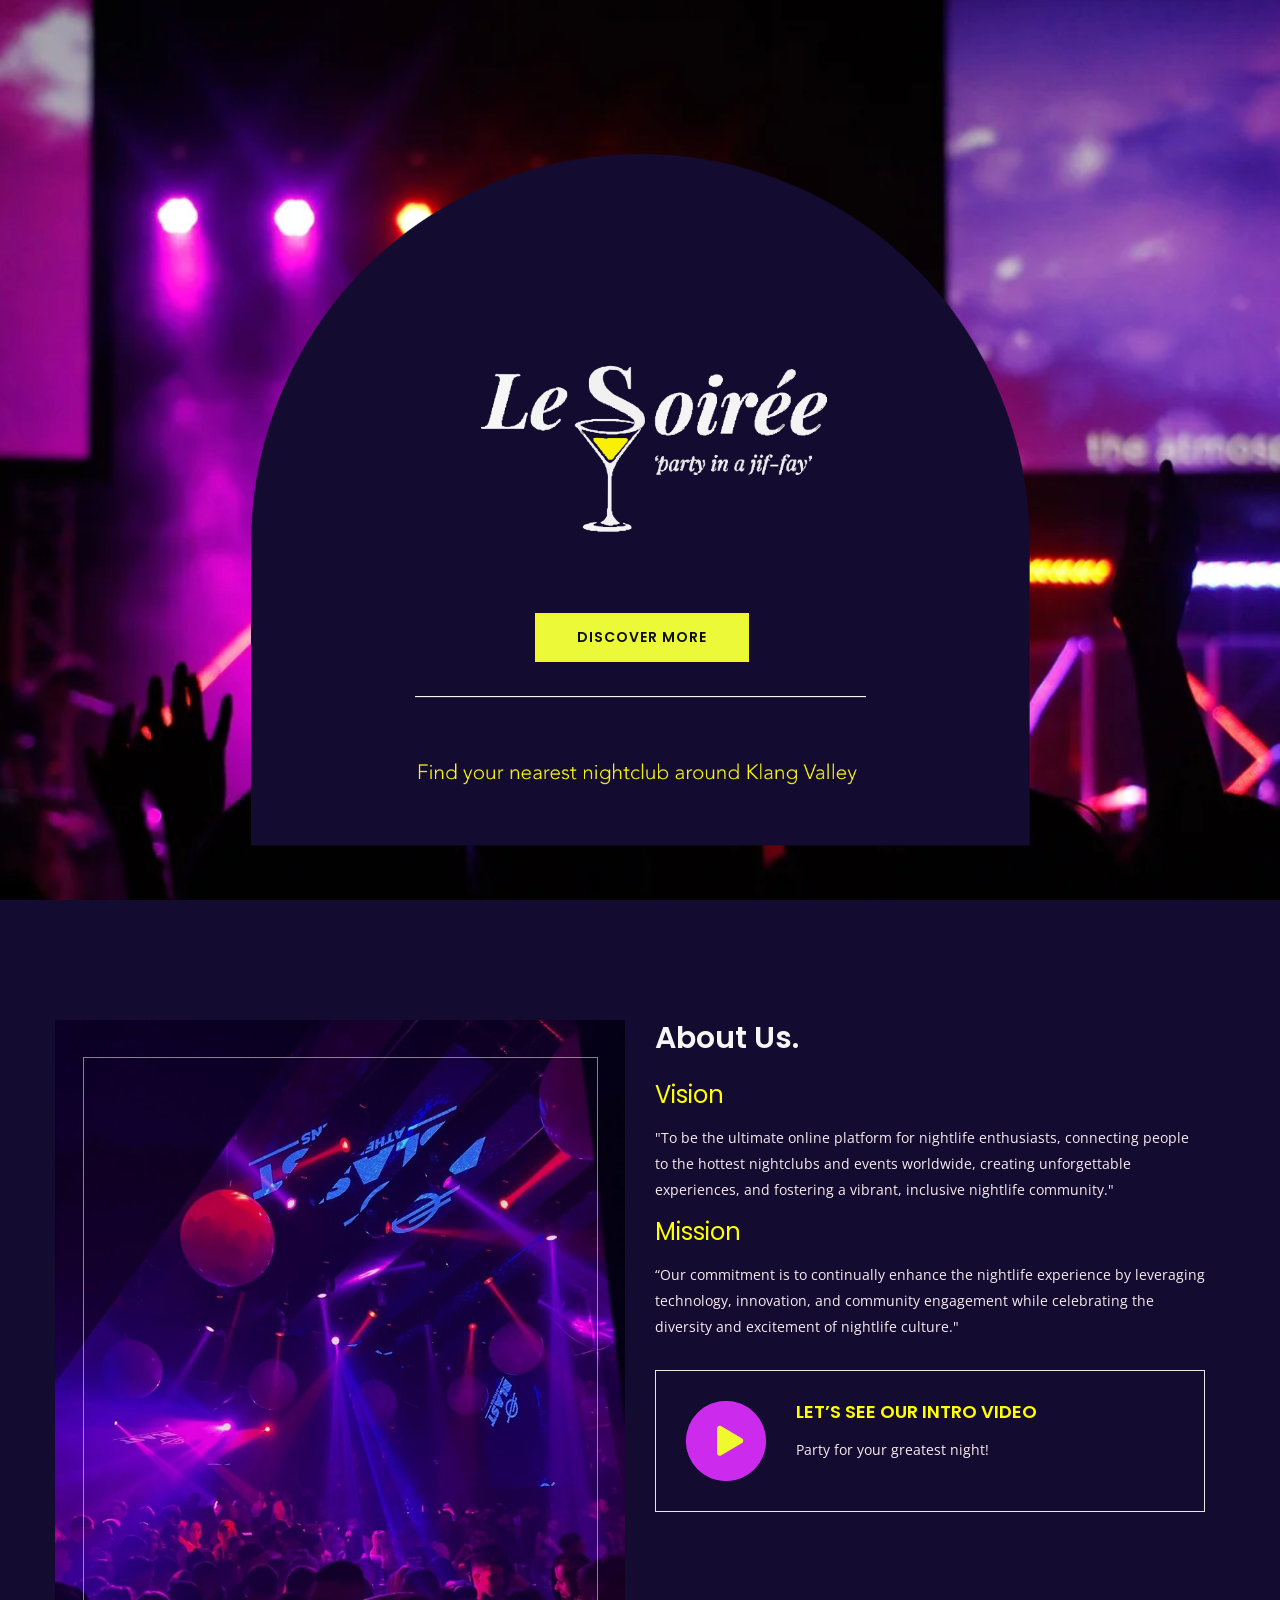
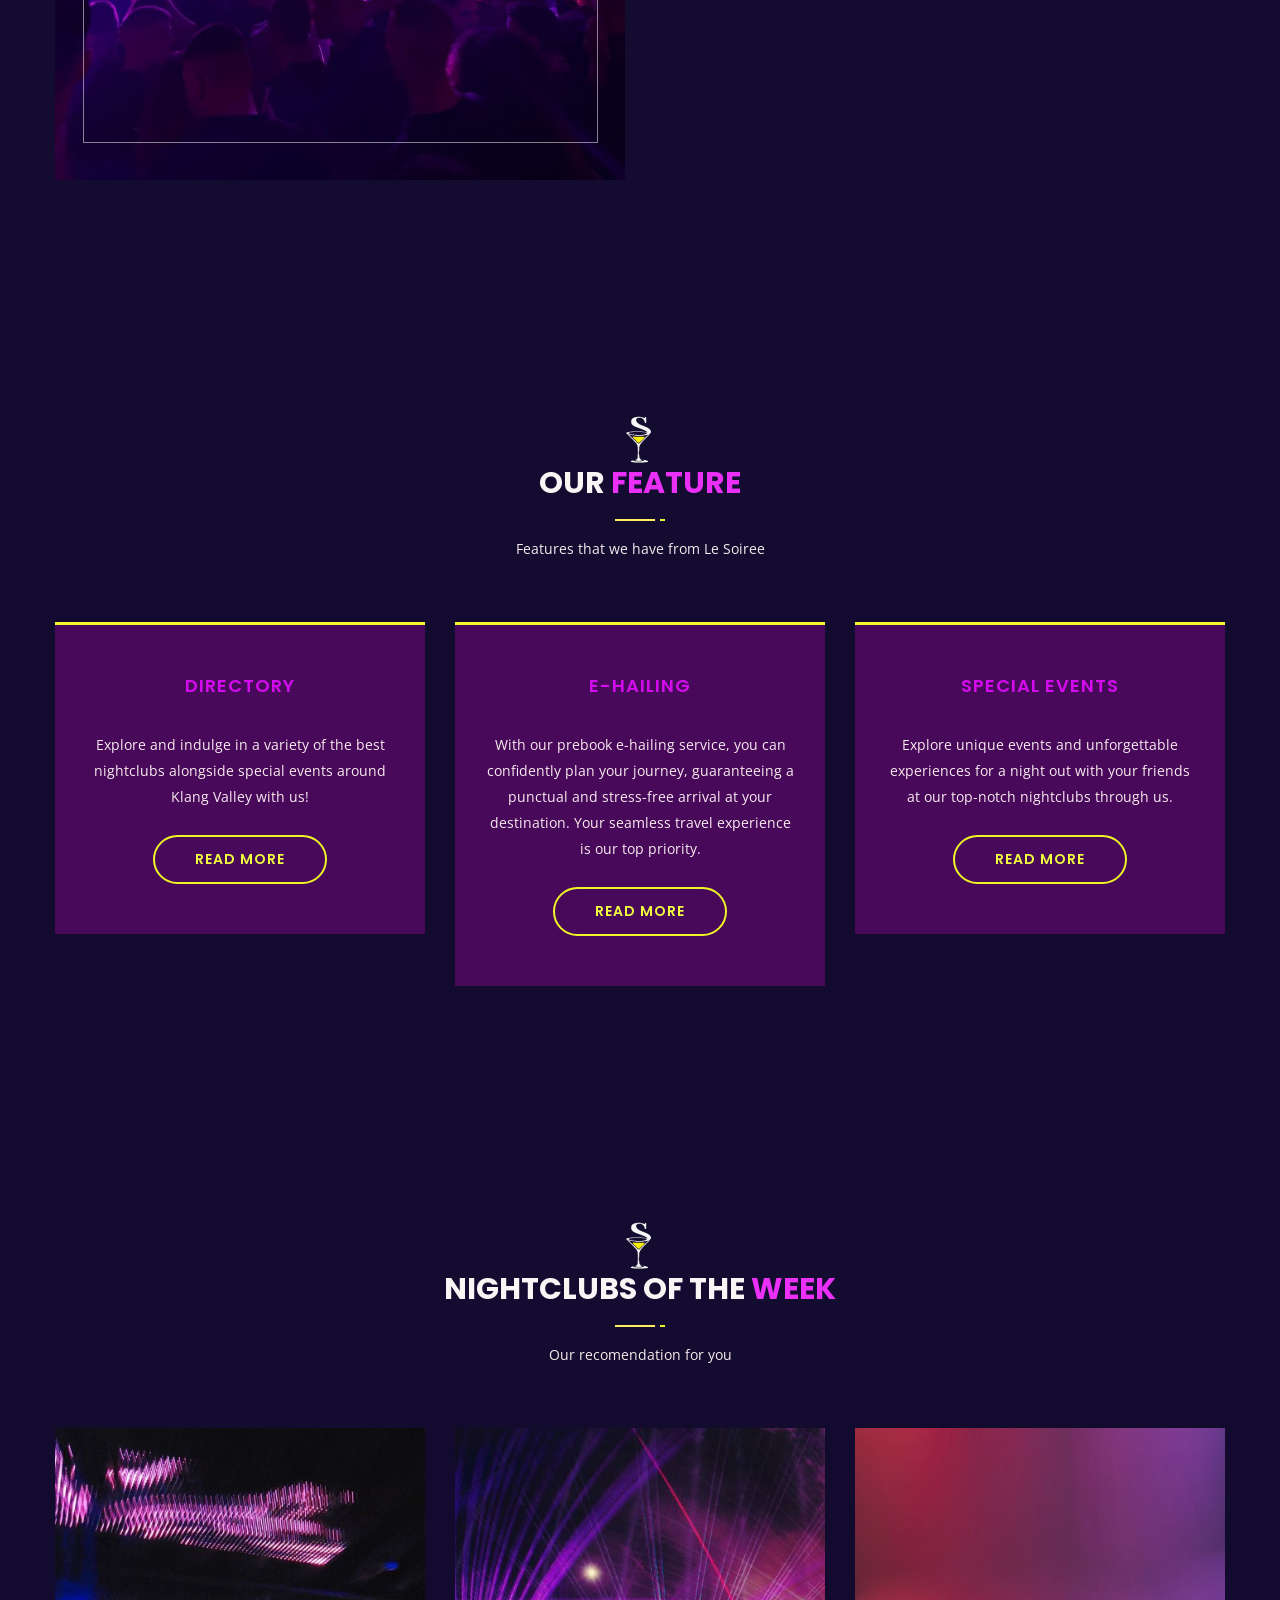
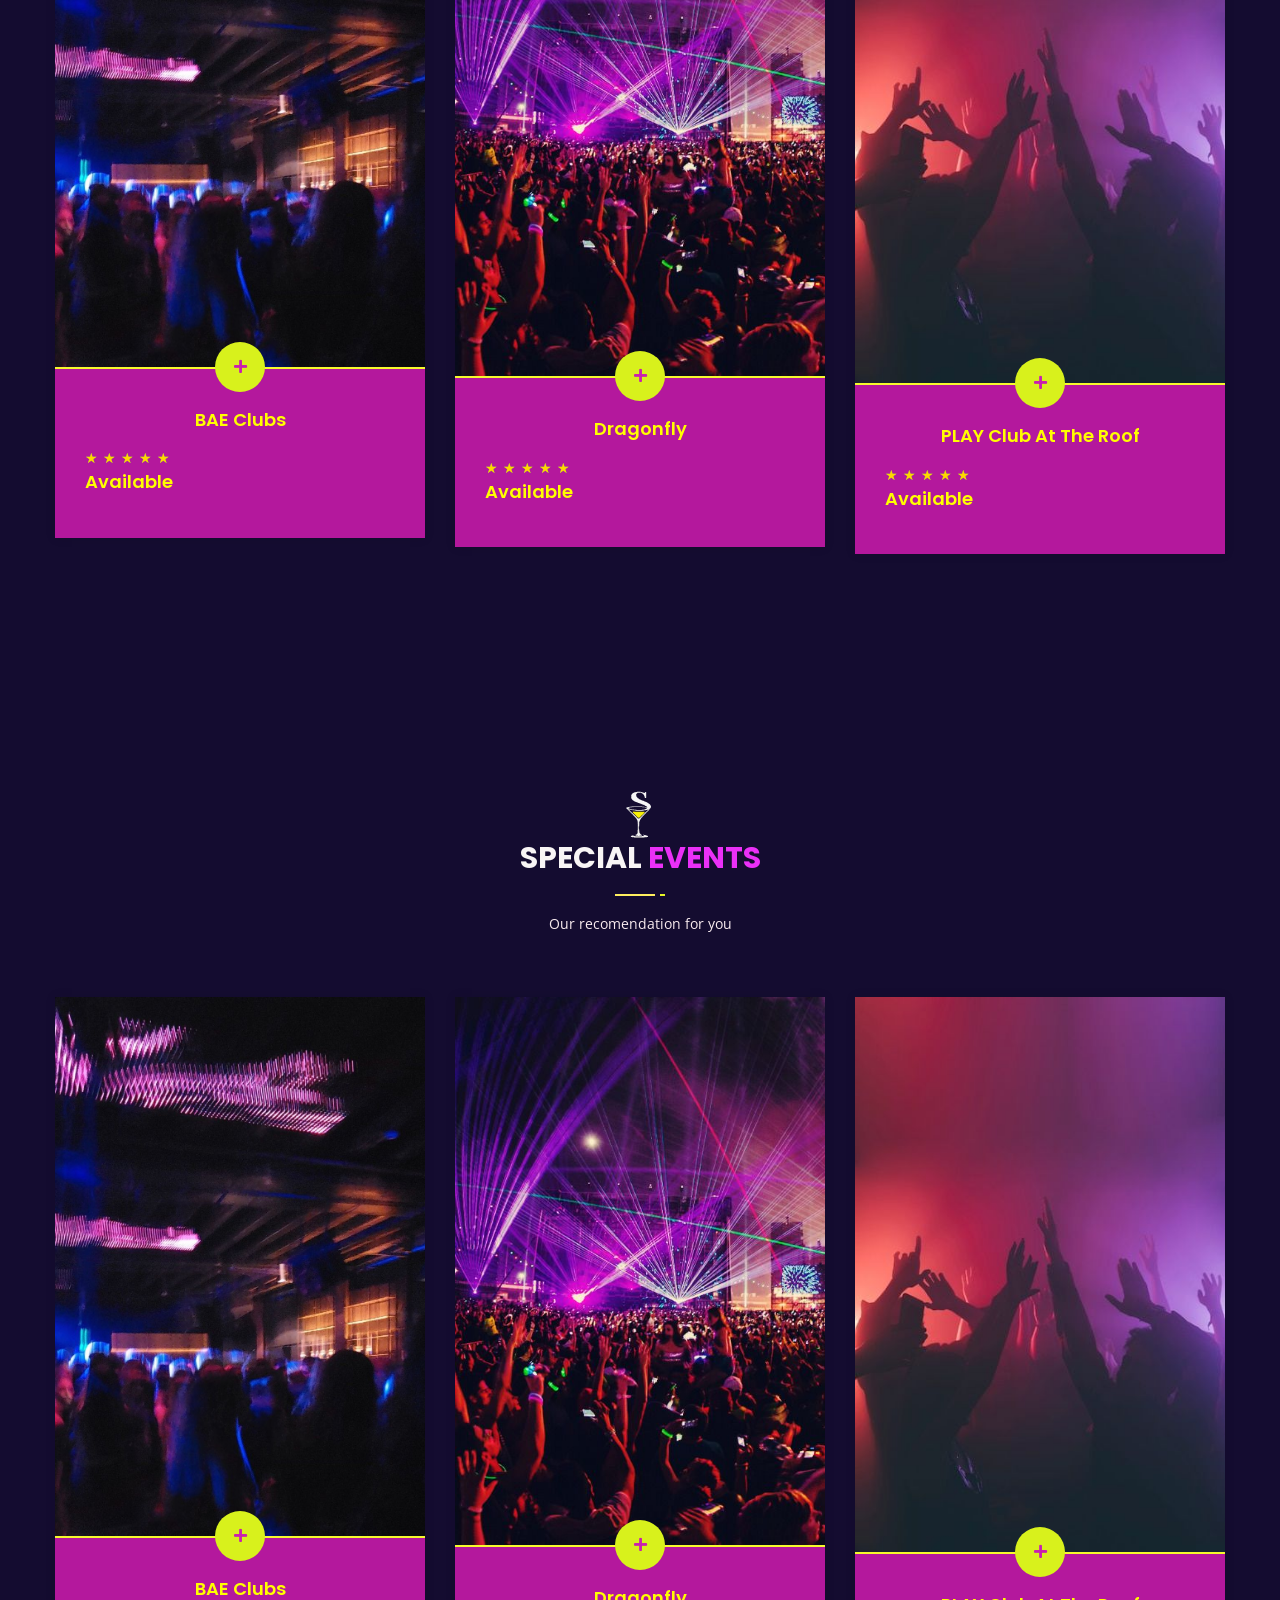
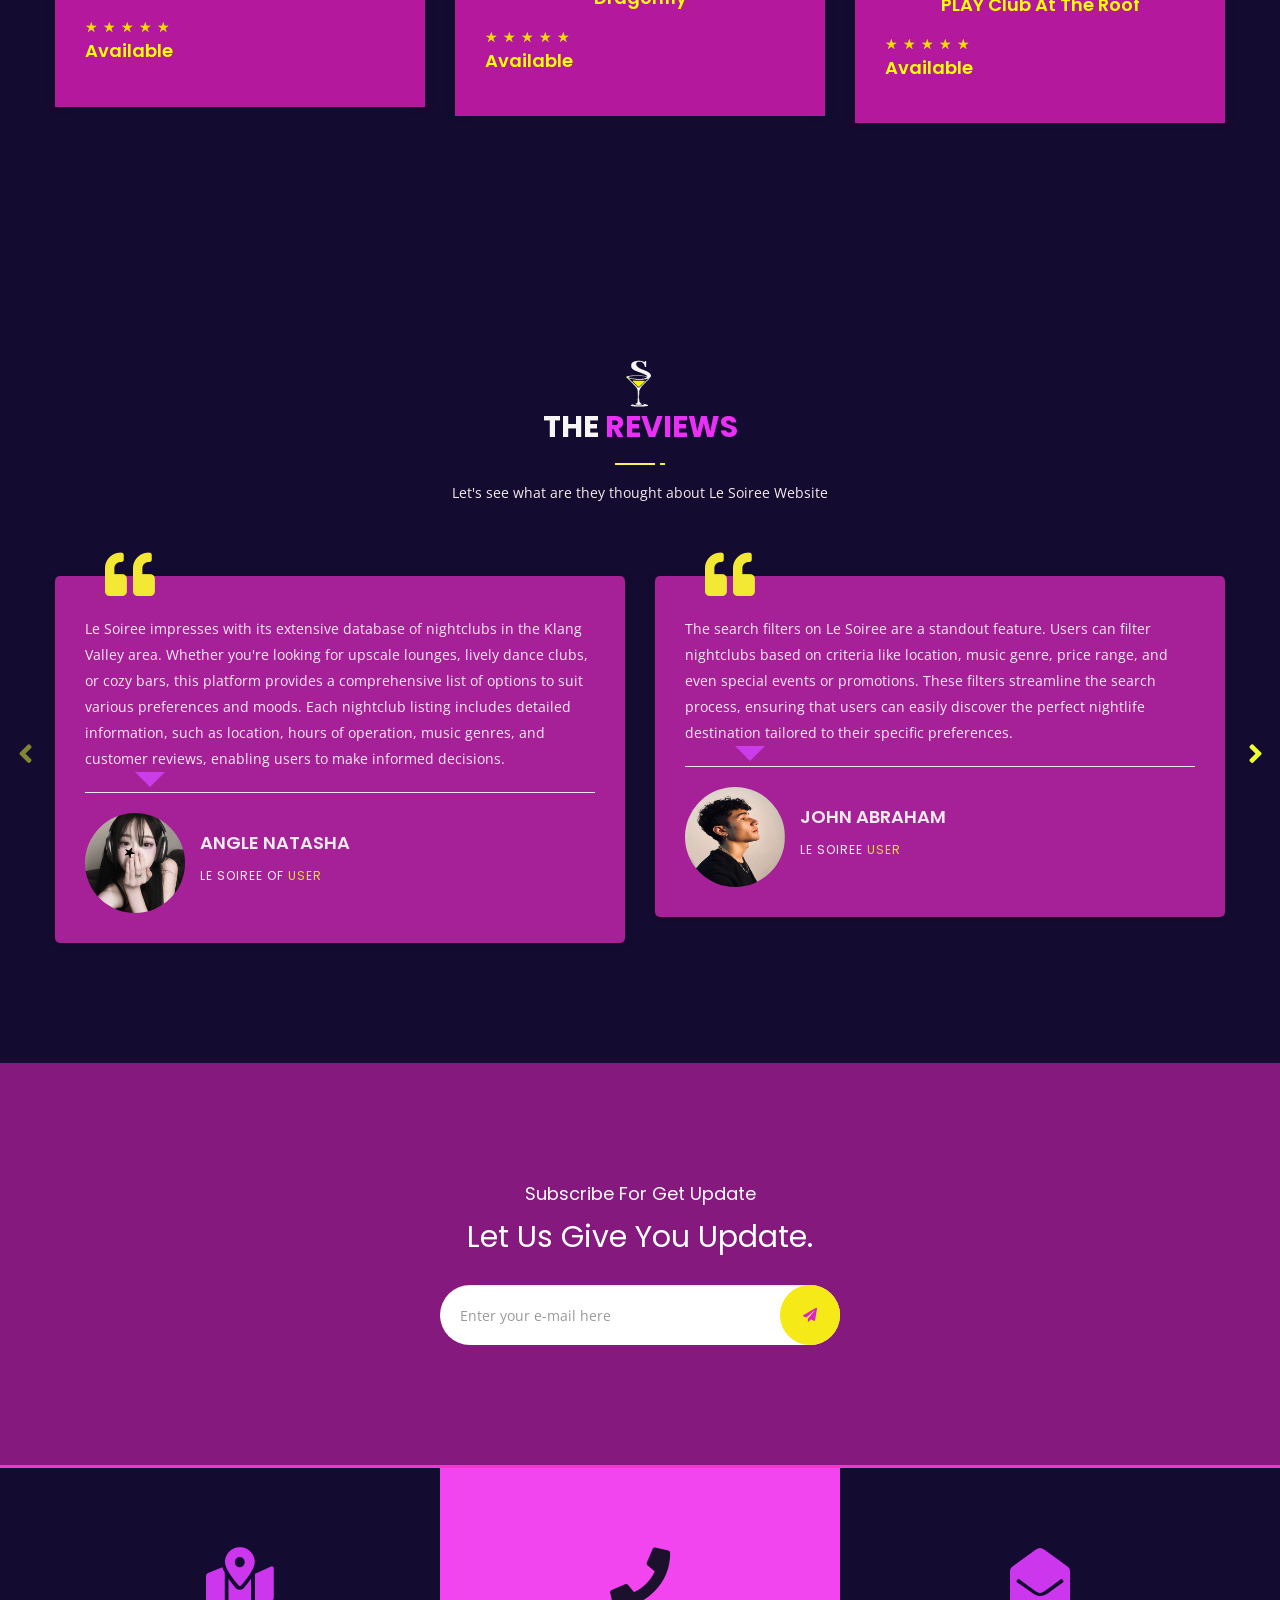
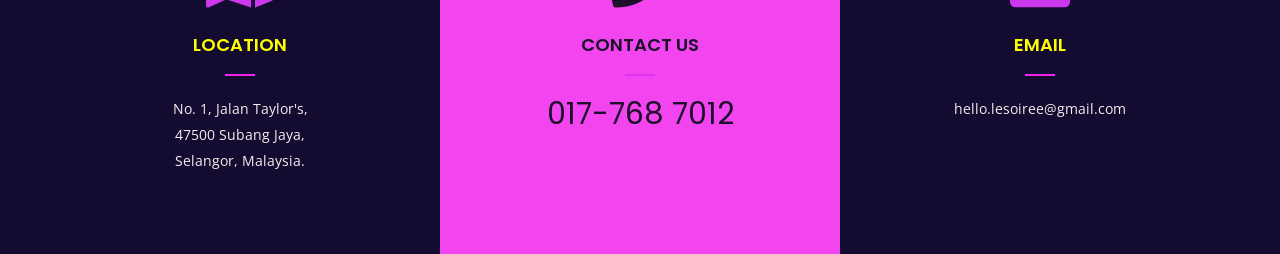
==== commit 074d2ef3: "Add contact info" ====
--- a/index.html
+++ b/index.html
@@ -10,6 +10,7 @@
 
     <!-- ========== Page Title ========== -->
     <title>Le Soiree - Nightclubs around Klang Valley</title>
+    <link rel="icon" type="image/x-icon" href="assets/img/favicon.png">
 
     <!-- ========== Start Stylesheet ========== -->
     <link href="assets/css/bootstrap.min.css" rel="stylesheet" />
@@ -151,8 +152,12 @@
                     </div>
                 </div>
                 <div class="item">
-                    <div class="slider-thumb bg-cover" style="background-image: url(assets/img/LeSoiree_Home3.png);"></div>
-                    <div class="box-table">
+                    <div class="slider-thumb bg-cover">
+                        <video autoplay muted loop>
+                            <source src="assets/img/Fake party background.mp4" type="video/mp4">
+                            Your browser does not support the video tag.
+                        </video>
+                    </div>                    <div class="box-table">
                         <div class="box-cell">
                             <div class="container">
                                 <div class="row">
@@ -169,7 +174,12 @@
                     </div>
                 </div>
                 <div class="item">
-                    <div class="slider-thumb bg-cover" style="background-image: url(assets/img/LeSoiree_Home3.png);"></div>
+                    <div class="slider-thumb bg-cover">
+                        <video autoplay muted loop>
+                            <source src="assets/img/People Dancing Club - Free HD Stock Footage - No Copyright - Nightclub Party Crowd.mp4" type="video/mp4">
+                            Your browser does not support the video tag.
+                        </video>
+                    </div>
                     <div class="box-table">
                         <div class="box-cell">
                             <div class="container">
@@ -711,7 +721,7 @@
                             <i class="fas fa-map-marked-alt"></i>
                             <h4>Location</h4>
                             <p>
-                                Taylor's University, Selangor, Petaling Jaya.
+                                No. 1, Jalan Taylor's,<br>47500 Subang Jaya,<br>Selangor, Malaysia.
                             </p>
                         </div>
                     </div>
@@ -720,8 +730,8 @@
                     <div class="col-md-4 single-item">
                         <div class="item">
                             <i class="fas fa-phone"></i>
-                            <h4>Customer Service</h4>
-                            <h2>+123 456 7890</h2>
+                            <h4>Contact us</h4>
+                            <h2>017-768 7012</h2>
                         </div>
                     </div>
                     <!-- End Single Item -->
@@ -731,7 +741,7 @@
                             <i class="fas fa-envelope-open"></i>
                             <h4>Email</h4>
                             <p>
-                                LeSoiree@gmail.com<br>LeSoiree_Admin@gmail.com
+                                hello.lesoiree@gmail.com
                             </p>
                         </div>
                     </div>
--- a/style.css
+++ b/style.css
@@ -1244,14 +1244,20 @@
 }
 
 .carousel-inner .item > .slider-thumb {
-  -webkit-animation: zoom 20s;
-  animation: zoom 20s;
 }
 
 .banner-area .carousel-zoom .slider-thumb {
   height: 100%;
   position: absolute;
   width: 100%;
+}
+
+video {
+  object-fit: cover;
+  width: 100%;
+  position: absolute;
+  top: 0;
+  left: 0;
 }
 
 #particles-js,
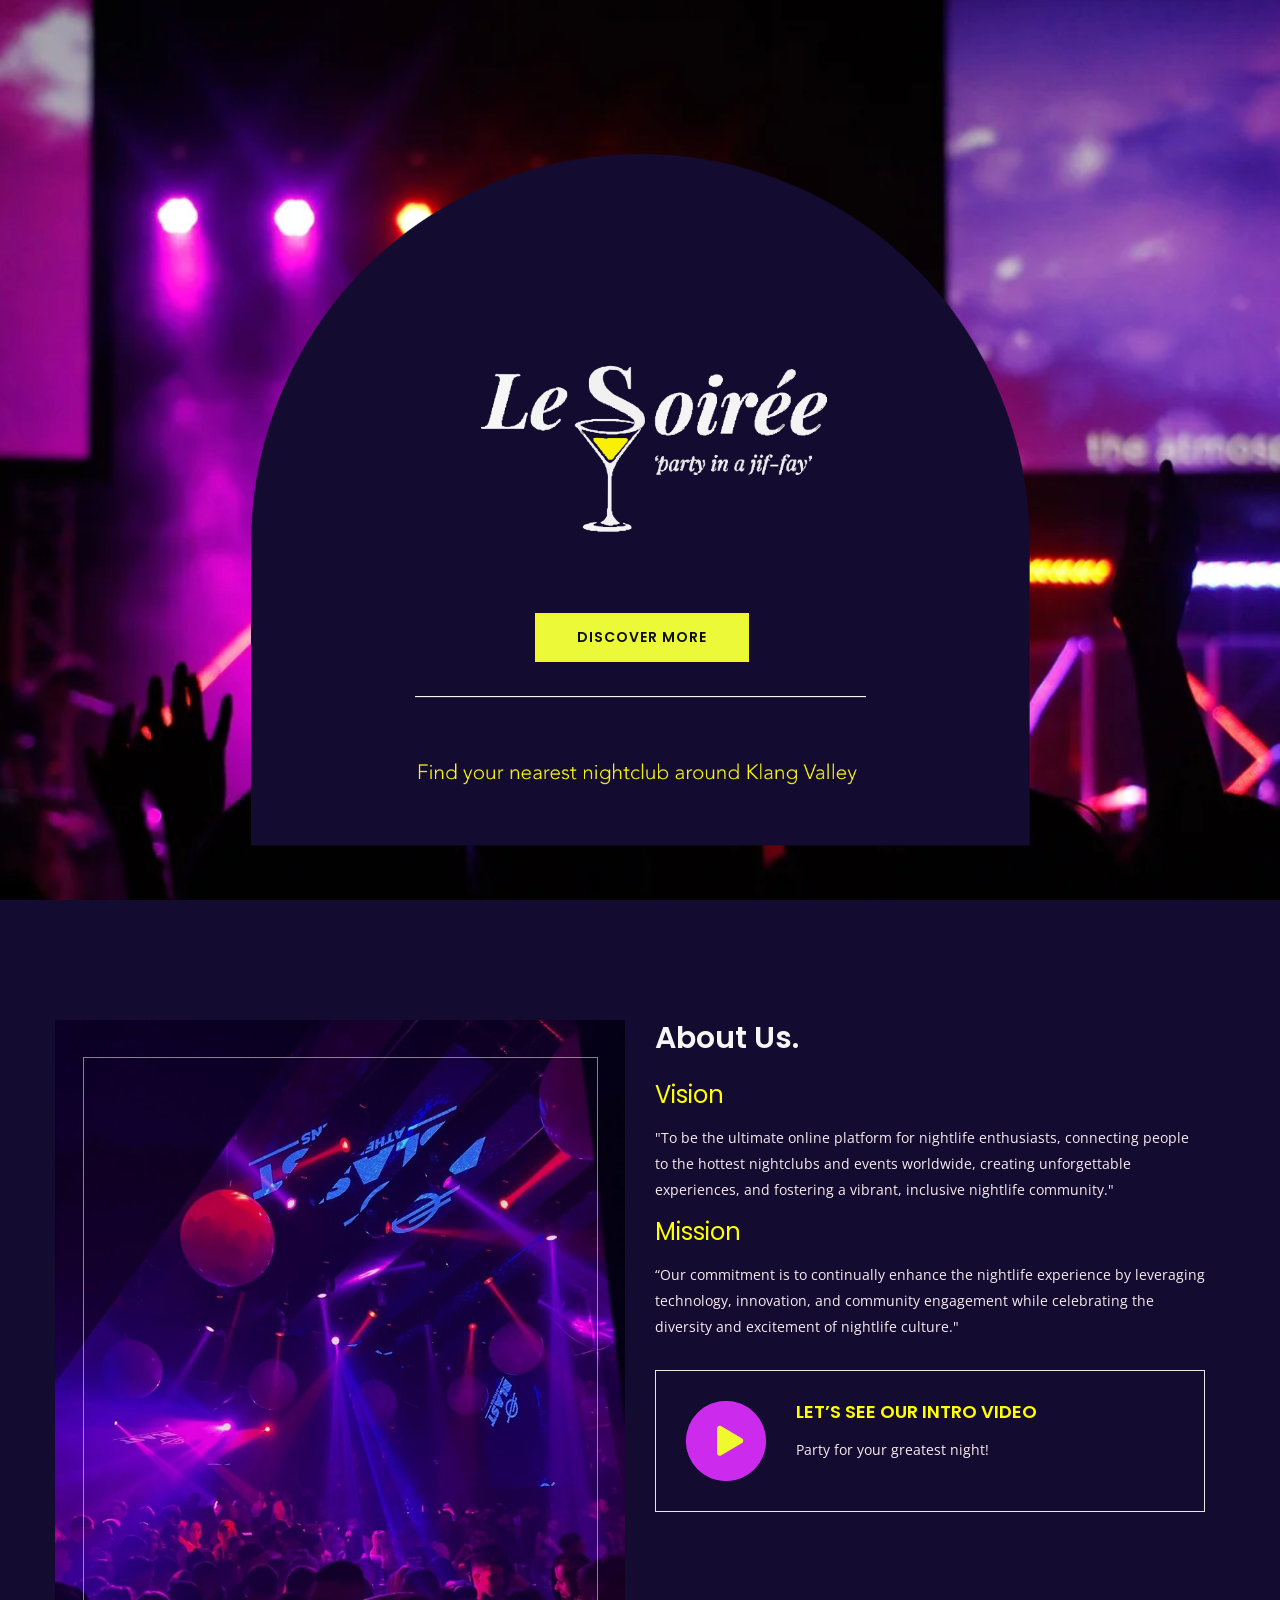
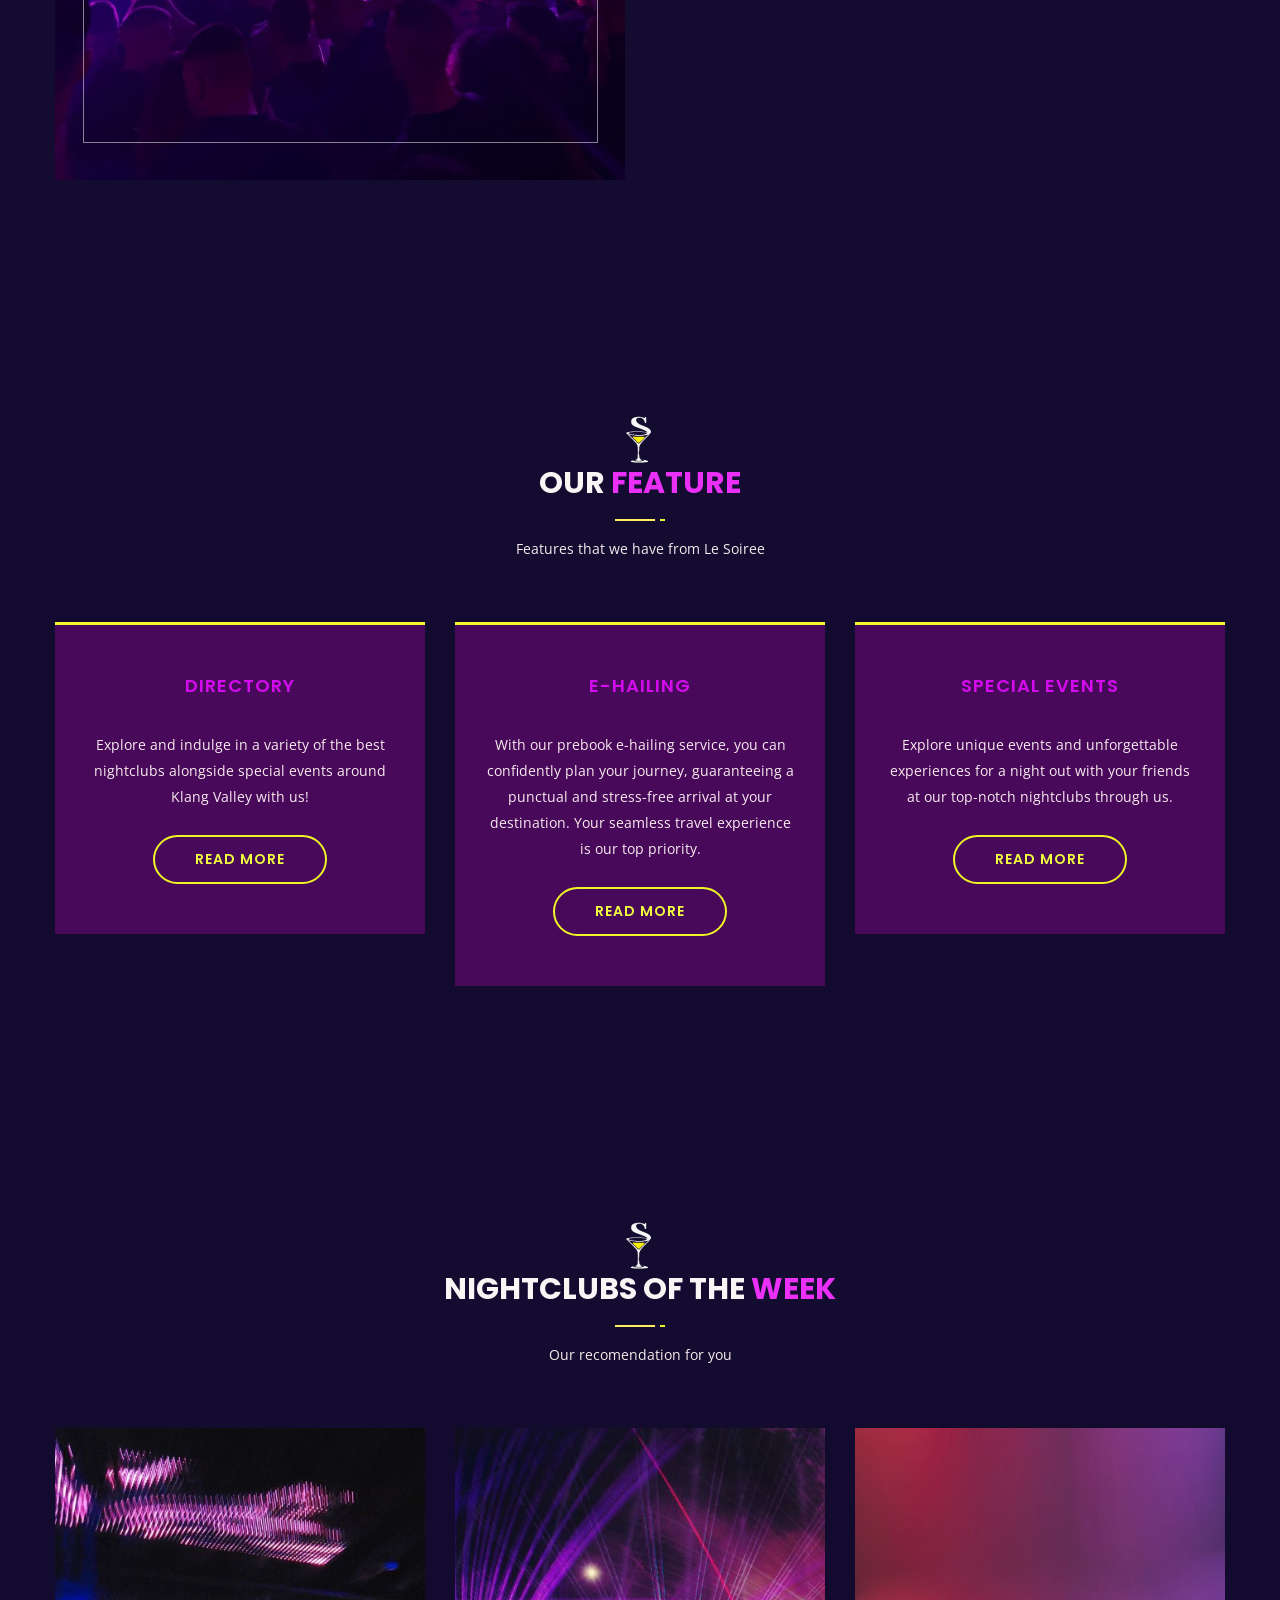
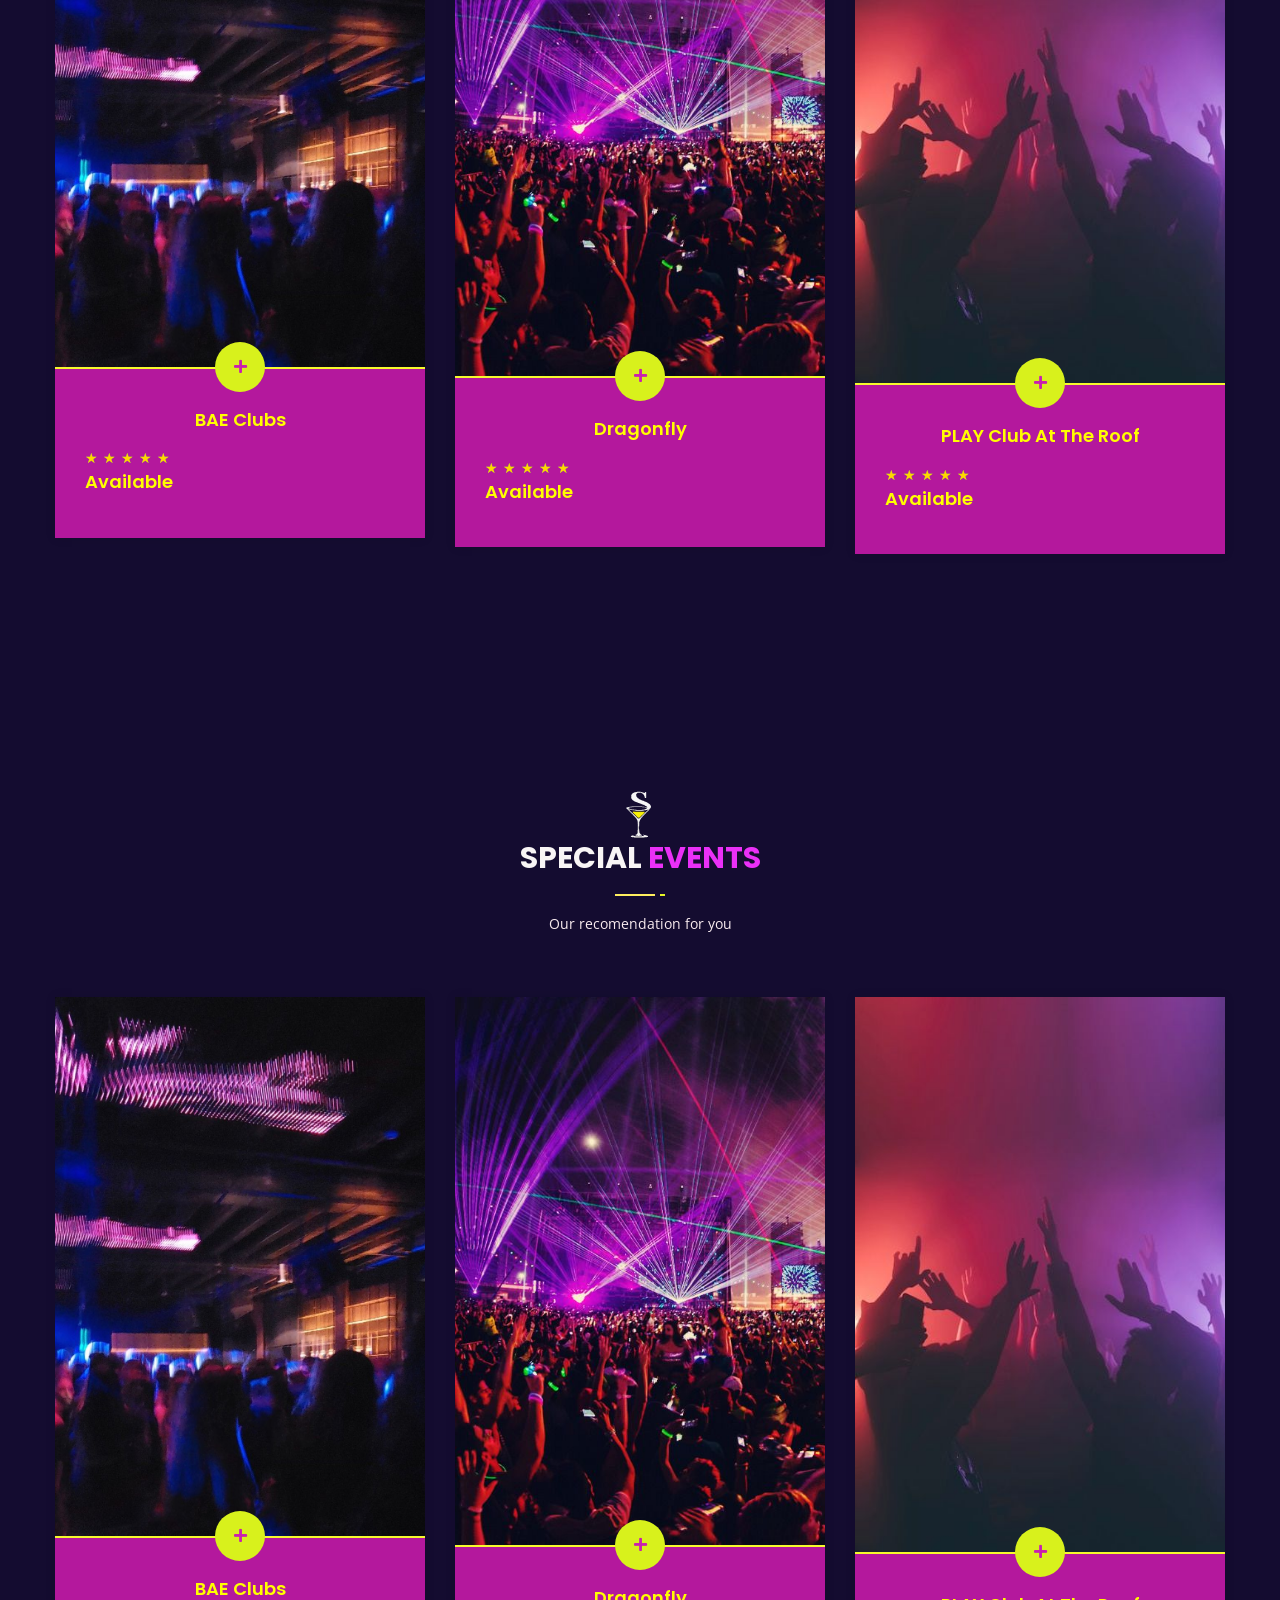
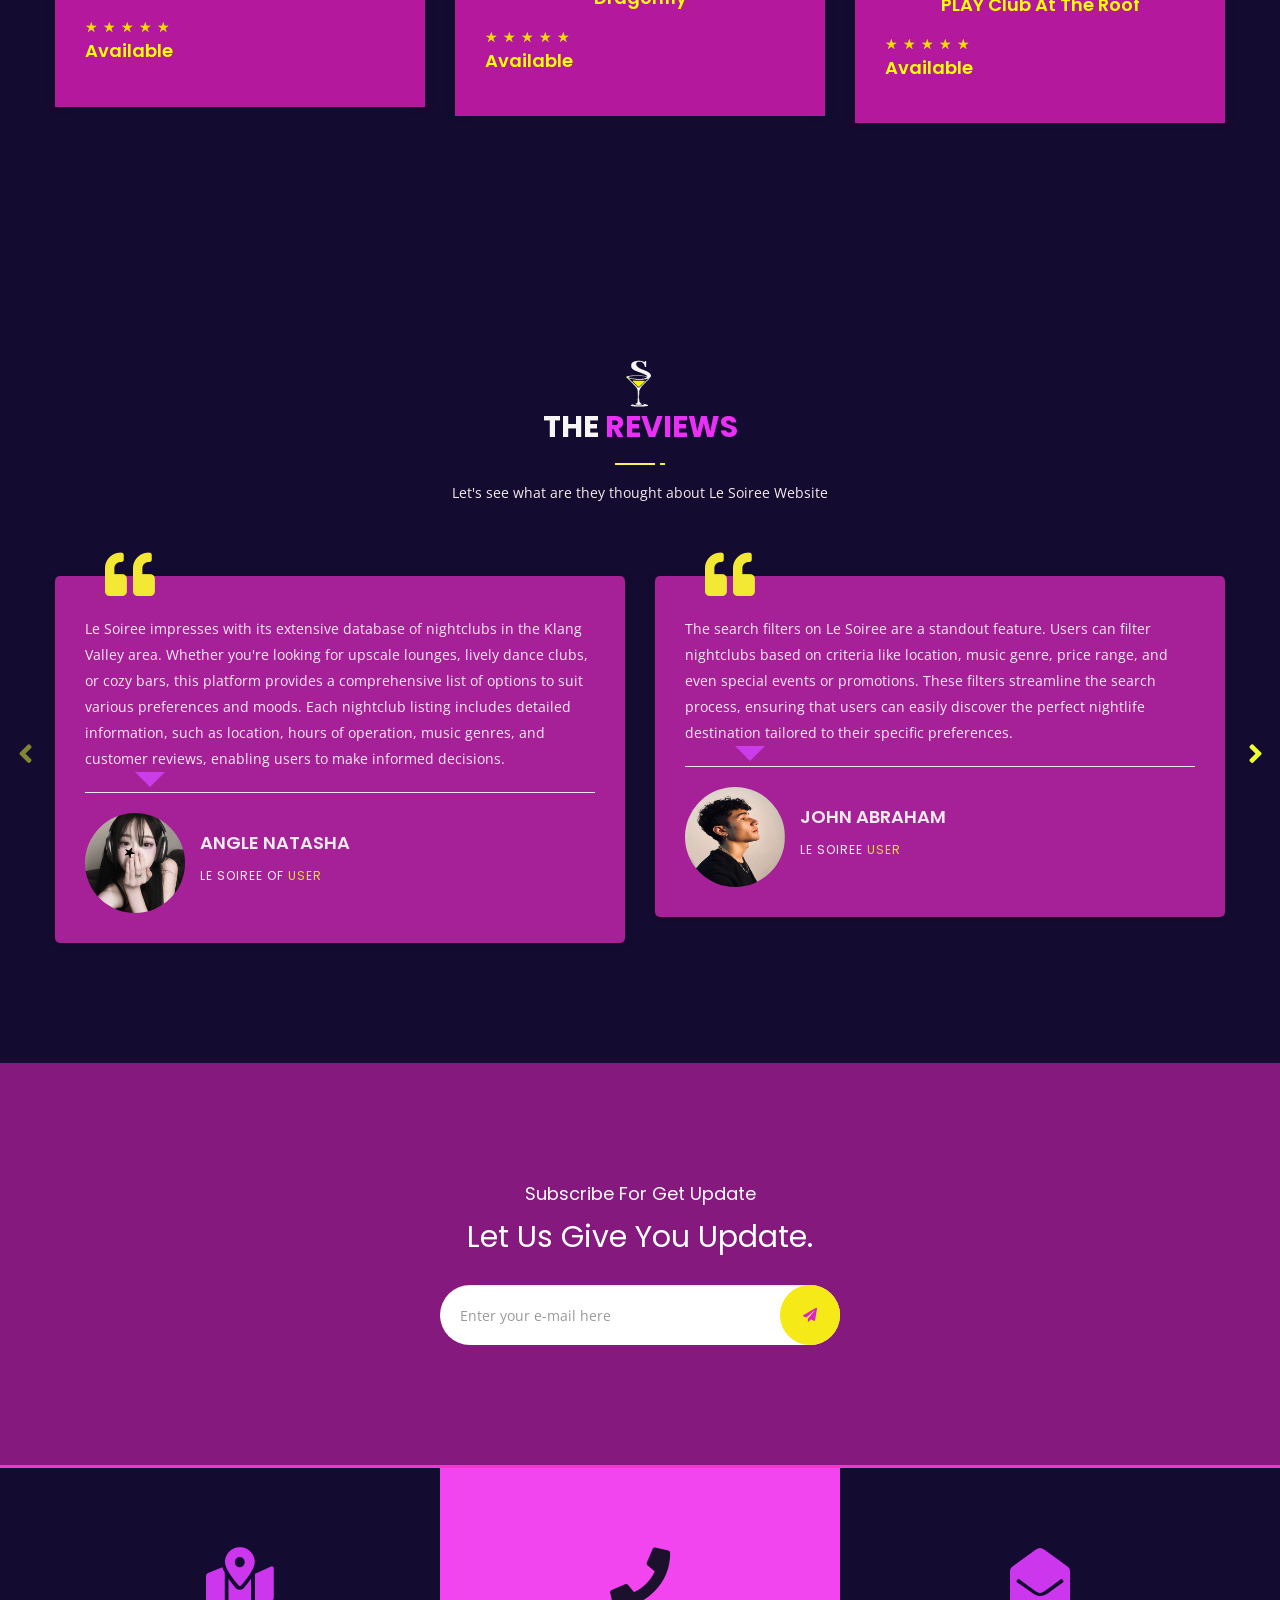
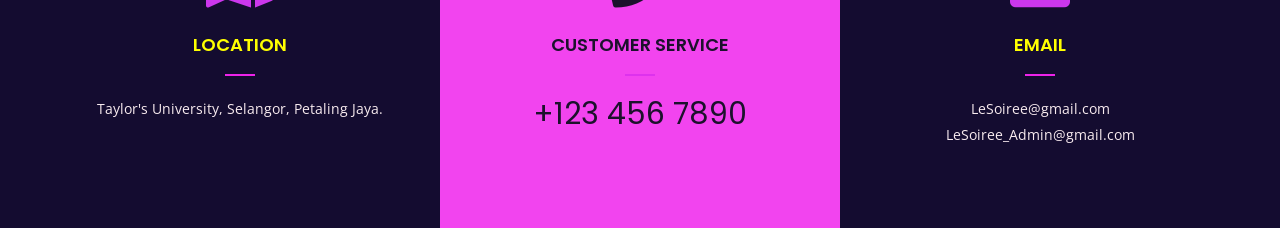
==== commit f9ae8d5b: "Rename index-op.html to index.html" ====
--- a/index.html
+++ b/index.html
@@ -10,7 +10,6 @@
 
     <!-- ========== Page Title ========== -->
     <title>Le Soiree - Nightclubs around Klang Valley</title>
-    <link rel="icon" type="image/x-icon" href="assets/img/favicon.png">
 
     <!-- ========== Start Stylesheet ========== -->
     <link href="assets/css/bootstrap.min.css" rel="stylesheet" />
@@ -152,12 +151,8 @@
                     </div>
                 </div>
                 <div class="item">
-                    <div class="slider-thumb bg-cover">
-                        <video autoplay muted loop>
-                            <source src="assets/img/Fake party background.mp4" type="video/mp4">
-                            Your browser does not support the video tag.
-                        </video>
-                    </div>                    <div class="box-table">
+                    <div class="slider-thumb bg-cover" style="background-image: url(assets/img/Fake\ Party\ Prank_15\ Minute\ Video.mp4);"></div>
+                    <div class="box-table">
                         <div class="box-cell">
                             <div class="container">
                                 <div class="row">
@@ -174,12 +169,7 @@
                     </div>
                 </div>
                 <div class="item">
-                    <div class="slider-thumb bg-cover">
-                        <video autoplay muted loop>
-                            <source src="assets/img/People Dancing Club - Free HD Stock Footage - No Copyright - Nightclub Party Crowd.mp4" type="video/mp4">
-                            Your browser does not support the video tag.
-                        </video>
-                    </div>
+                    <div class="slider-thumb bg-cover" style="background-image: url(assets/img/People\ Dancing\ Club\ -\ Free\ HD\ Stock\ Footage\ -\ No\ Copyright\ -\ Nightclub\ Party\ Crowd.mp4);"></div>
                     <div class="box-table">
                         <div class="box-cell">
                             <div class="container">
@@ -721,7 +711,7 @@
                             <i class="fas fa-map-marked-alt"></i>
                             <h4>Location</h4>
                             <p>
-                                No. 1, Jalan Taylor's,<br>47500 Subang Jaya,<br>Selangor, Malaysia.
+                                Taylor's University, Selangor, Petaling Jaya.
                             </p>
                         </div>
                     </div>
@@ -730,8 +720,8 @@
                     <div class="col-md-4 single-item">
                         <div class="item">
                             <i class="fas fa-phone"></i>
-                            <h4>Contact us</h4>
-                            <h2>017-768 7012</h2>
+                            <h4>Customer Service</h4>
+                            <h2>+123 456 7890</h2>
                         </div>
                     </div>
                     <!-- End Single Item -->
@@ -741,7 +731,7 @@
                             <i class="fas fa-envelope-open"></i>
                             <h4>Email</h4>
                             <p>
-                                hello.lesoiree@gmail.com
+                                LeSoiree@gmail.com<br>LeSoiree_Admin@gmail.com
                             </p>
                         </div>
                     </div>
@@ -773,4 +763,4 @@
     <script src="assets/js/main.js"></script>
 
 </body>
-</html>+</html>
--- a/style.css
+++ b/style.css
@@ -1255,6 +1255,7 @@
 video {
   object-fit: cover;
   width: 100%;
+  height: 100%;
   position: absolute;
   top: 0;
   left: 0;
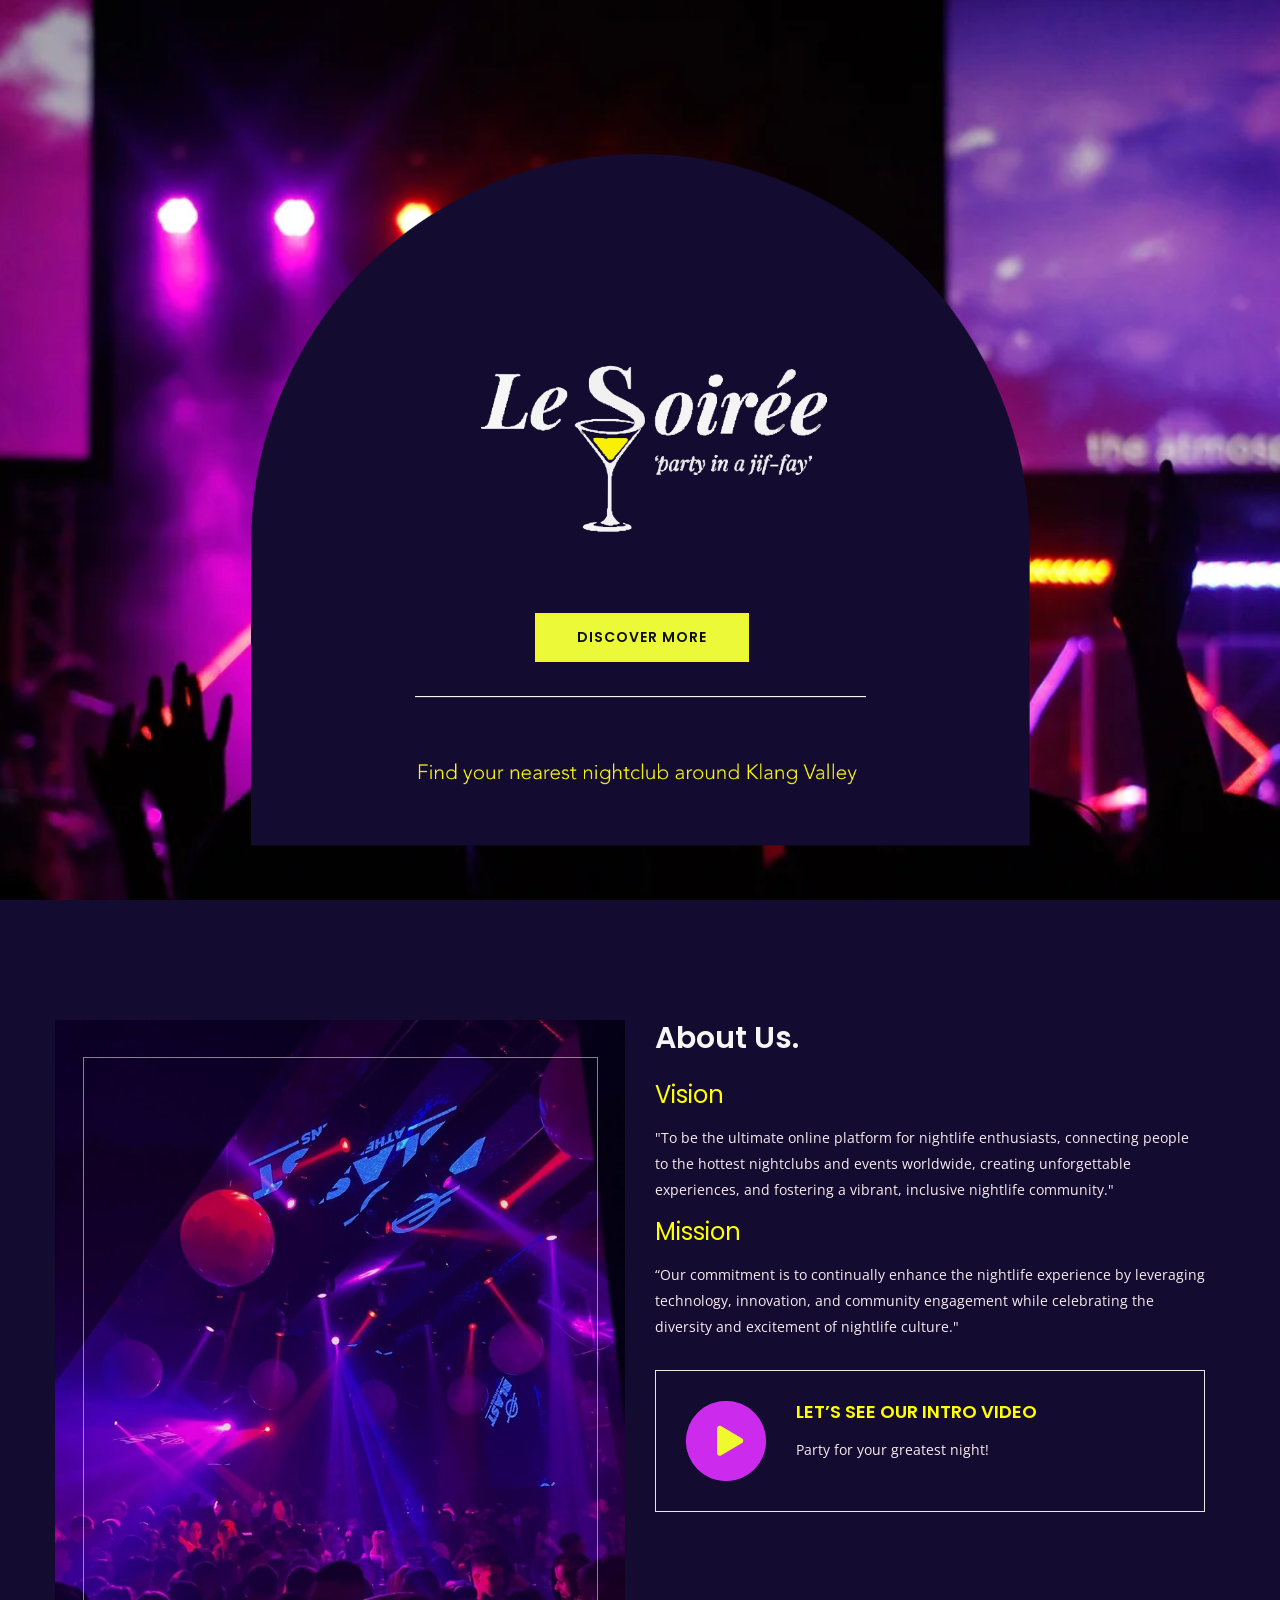
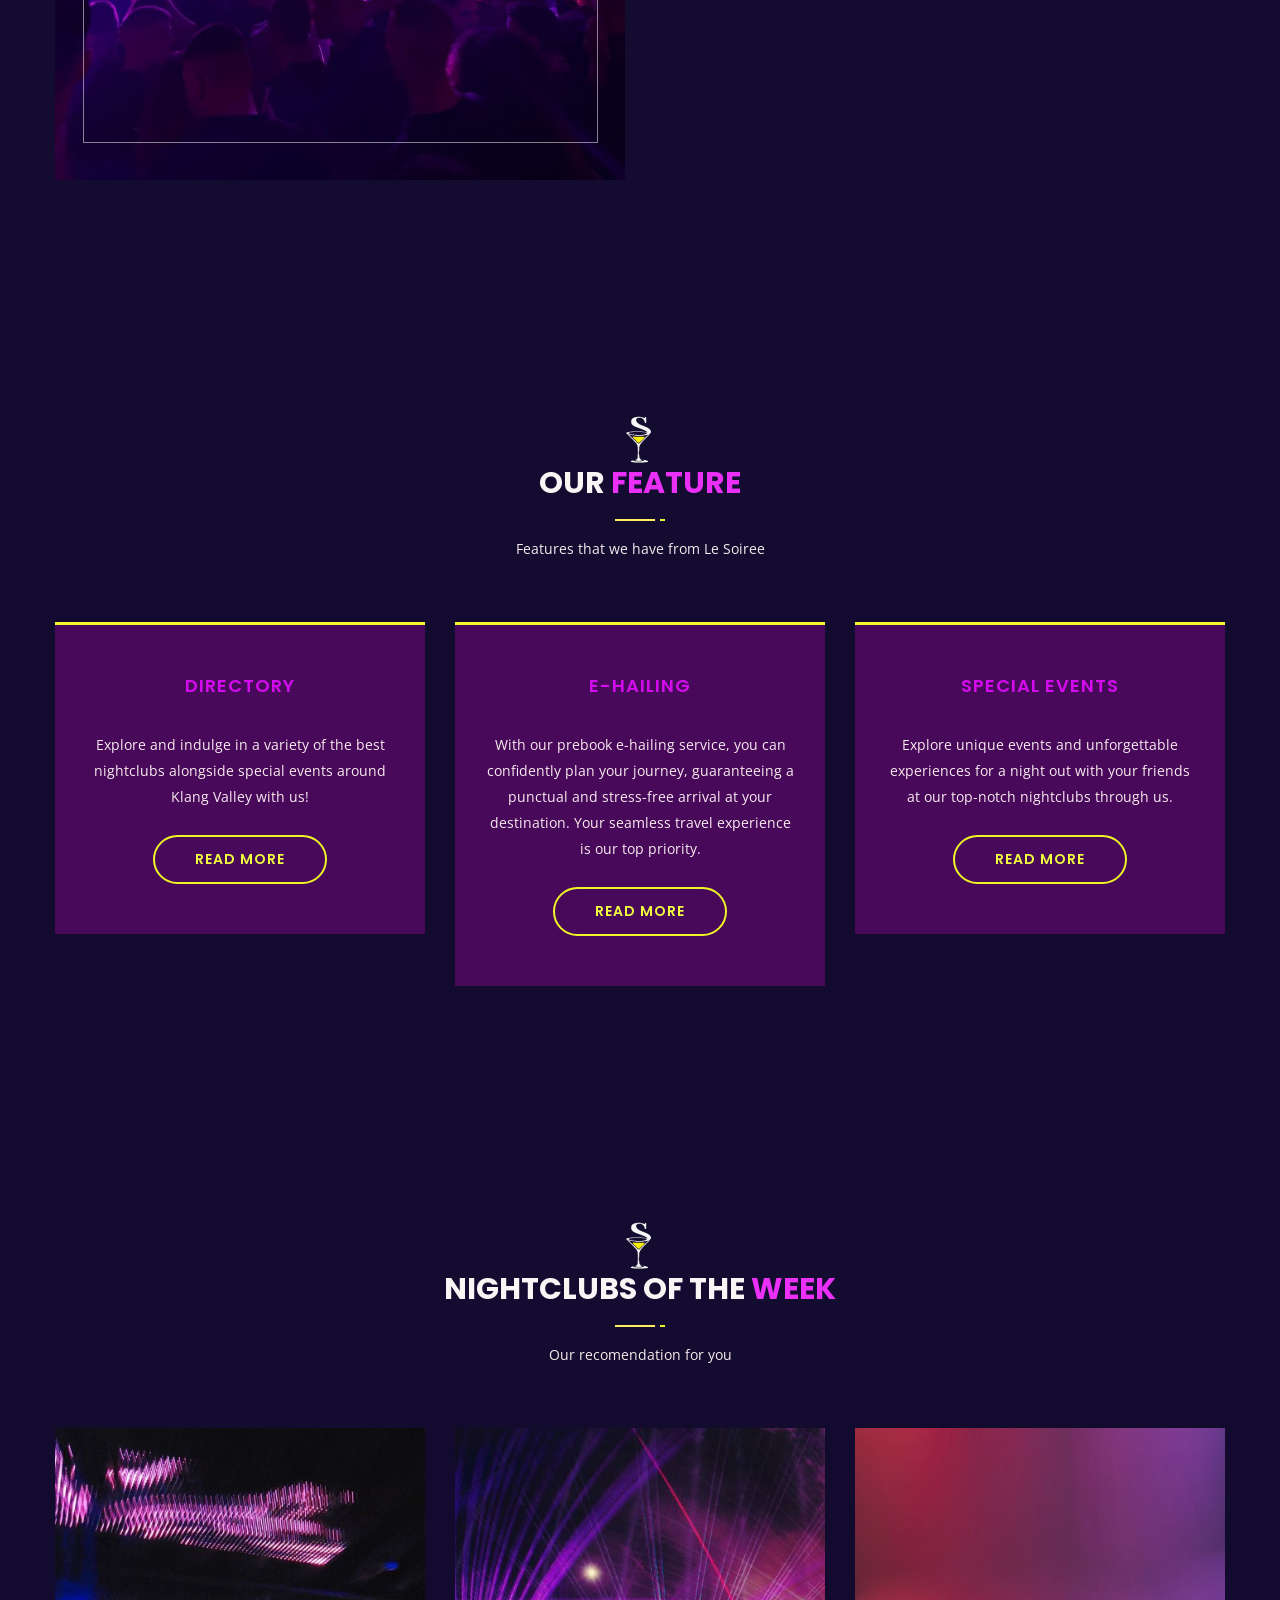
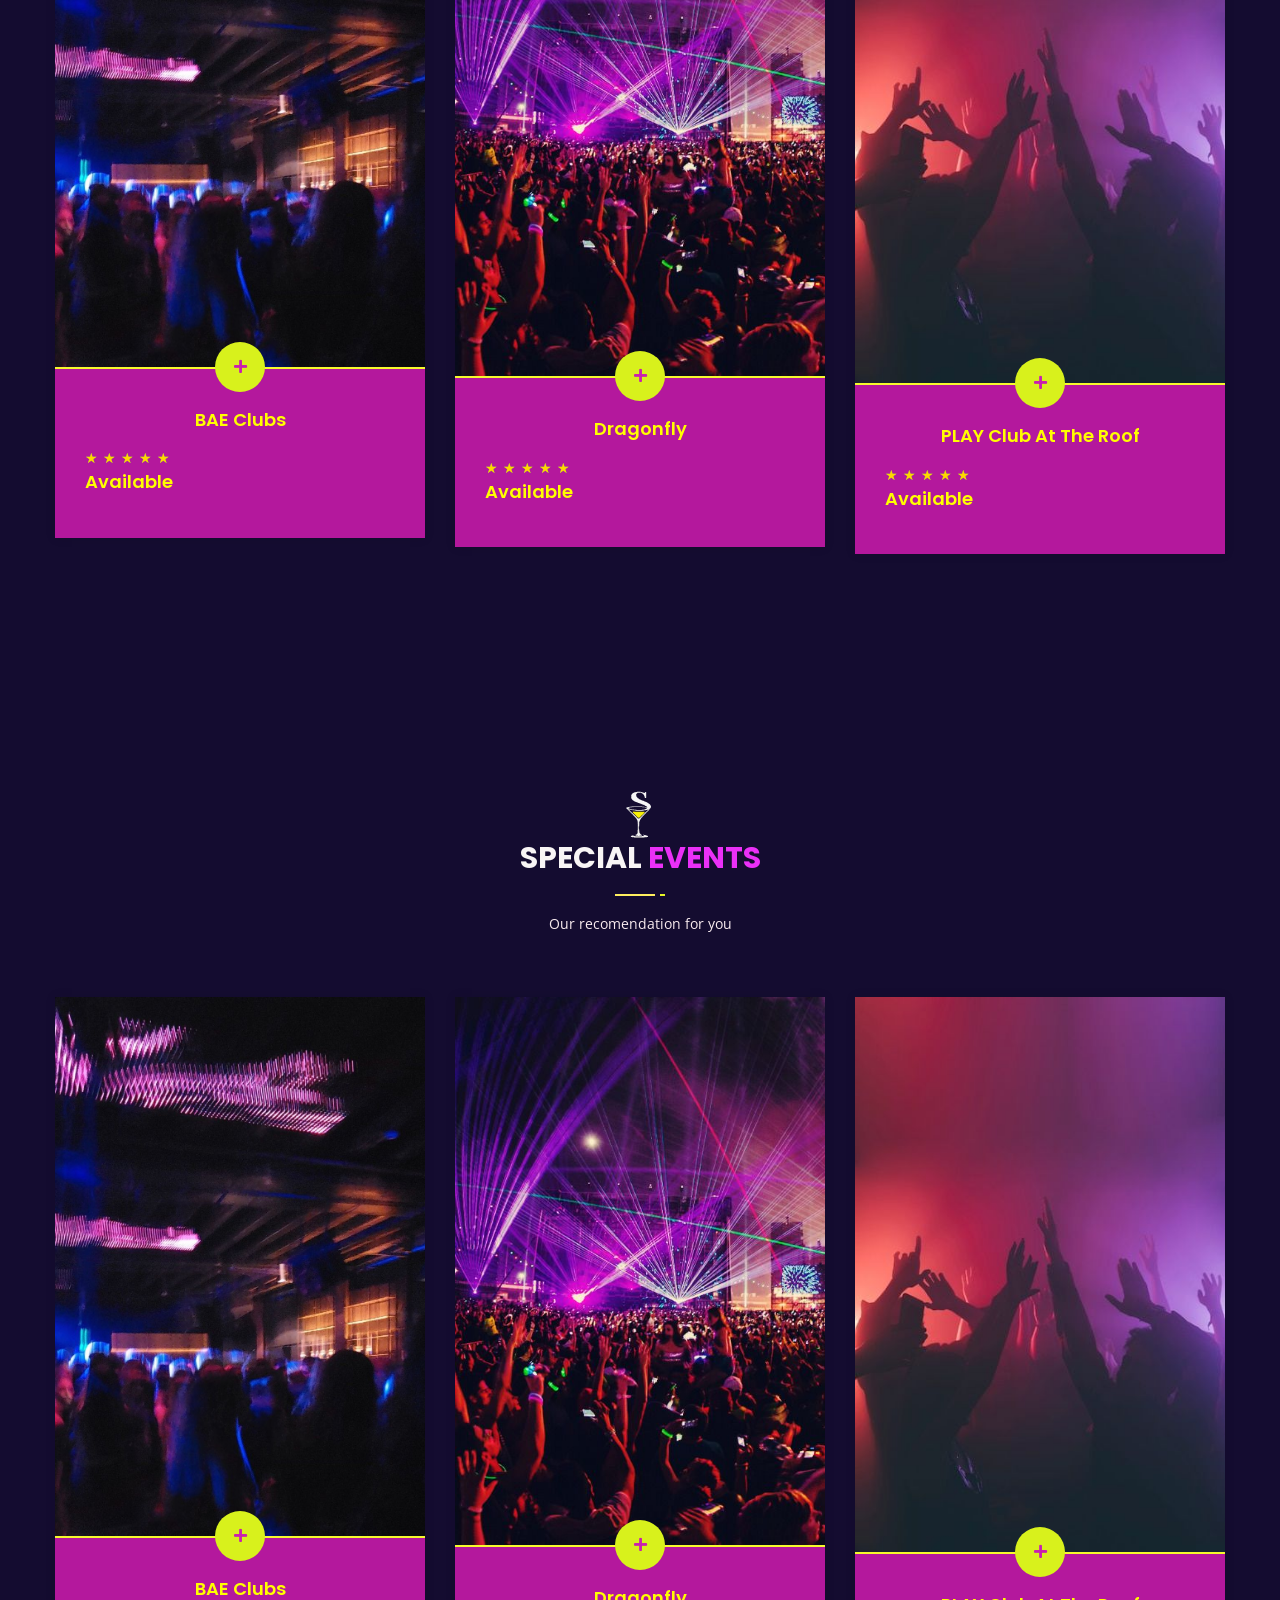
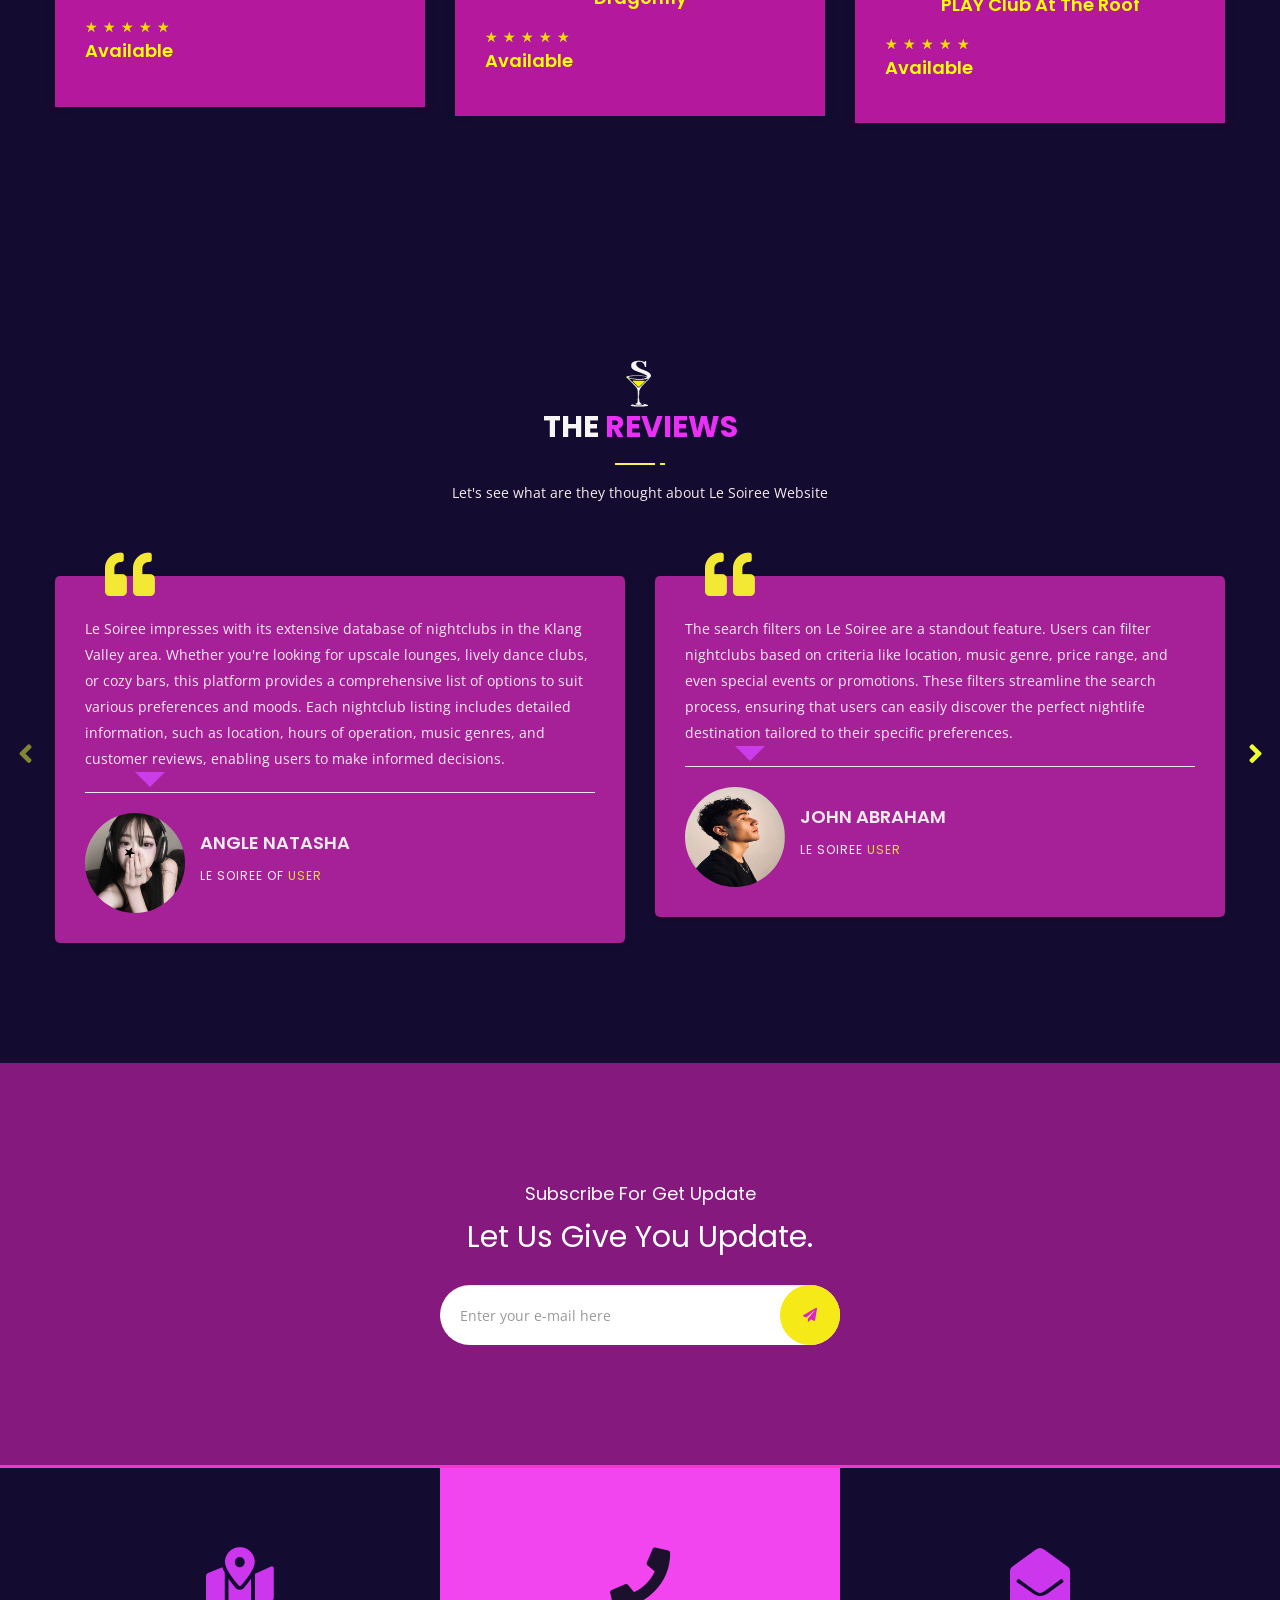
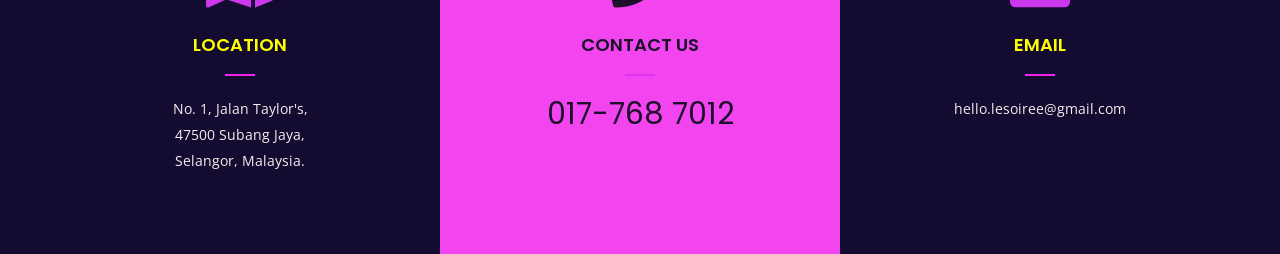
==== commit 492f7dec: "Revert "Update" This reverts commit e8ff467c10392446d7cea883f18cb78ca6a35cd1." ====
--- a/index.html
+++ b/index.html
@@ -10,6 +10,7 @@
 
     <!-- ========== Page Title ========== -->
     <title>Le Soiree - Nightclubs around Klang Valley</title>
+    <link rel="icon" type="image/x-icon" href="assets/img/favicon.png">
 
     <!-- ========== Start Stylesheet ========== -->
     <link href="assets/css/bootstrap.min.css" rel="stylesheet" />
@@ -151,8 +152,12 @@
                     </div>
                 </div>
                 <div class="item">
-                    <div class="slider-thumb bg-cover" style="background-image: url(assets/img/Fake\ Party\ Prank_15\ Minute\ Video.mp4);"></div>
-                    <div class="box-table">
+                    <div class="slider-thumb bg-cover">
+                        <video autoplay muted loop>
+                            <source src="assets/img/Fake party background.mp4" type="video/mp4">
+                            Your browser does not support the video tag.
+                        </video>
+                    </div>                    <div class="box-table">
                         <div class="box-cell">
                             <div class="container">
                                 <div class="row">
@@ -169,7 +174,12 @@
                     </div>
                 </div>
                 <div class="item">
-                    <div class="slider-thumb bg-cover" style="background-image: url(assets/img/People\ Dancing\ Club\ -\ Free\ HD\ Stock\ Footage\ -\ No\ Copyright\ -\ Nightclub\ Party\ Crowd.mp4);"></div>
+                    <div class="slider-thumb bg-cover">
+                        <video autoplay muted loop>
+                            <source src="assets/img/People Dancing Club - Free HD Stock Footage - No Copyright - Nightclub Party Crowd.mp4" type="video/mp4">
+                            Your browser does not support the video tag.
+                        </video>
+                    </div>
                     <div class="box-table">
                         <div class="box-cell">
                             <div class="container">
@@ -711,7 +721,7 @@
                             <i class="fas fa-map-marked-alt"></i>
                             <h4>Location</h4>
                             <p>
-                                Taylor's University, Selangor, Petaling Jaya.
+                                No. 1, Jalan Taylor's,<br>47500 Subang Jaya,<br>Selangor, Malaysia.
                             </p>
                         </div>
                     </div>
@@ -720,8 +730,8 @@
                     <div class="col-md-4 single-item">
                         <div class="item">
                             <i class="fas fa-phone"></i>
-                            <h4>Customer Service</h4>
-                            <h2>+123 456 7890</h2>
+                            <h4>Contact us</h4>
+                            <h2>017-768 7012</h2>
                         </div>
                     </div>
                     <!-- End Single Item -->
@@ -731,7 +741,7 @@
                             <i class="fas fa-envelope-open"></i>
                             <h4>Email</h4>
                             <p>
-                                LeSoiree@gmail.com<br>LeSoiree_Admin@gmail.com
+                                hello.lesoiree@gmail.com
                             </p>
                         </div>
                     </div>
@@ -763,4 +773,4 @@
     <script src="assets/js/main.js"></script>
 
 </body>
-</html>
+</html>
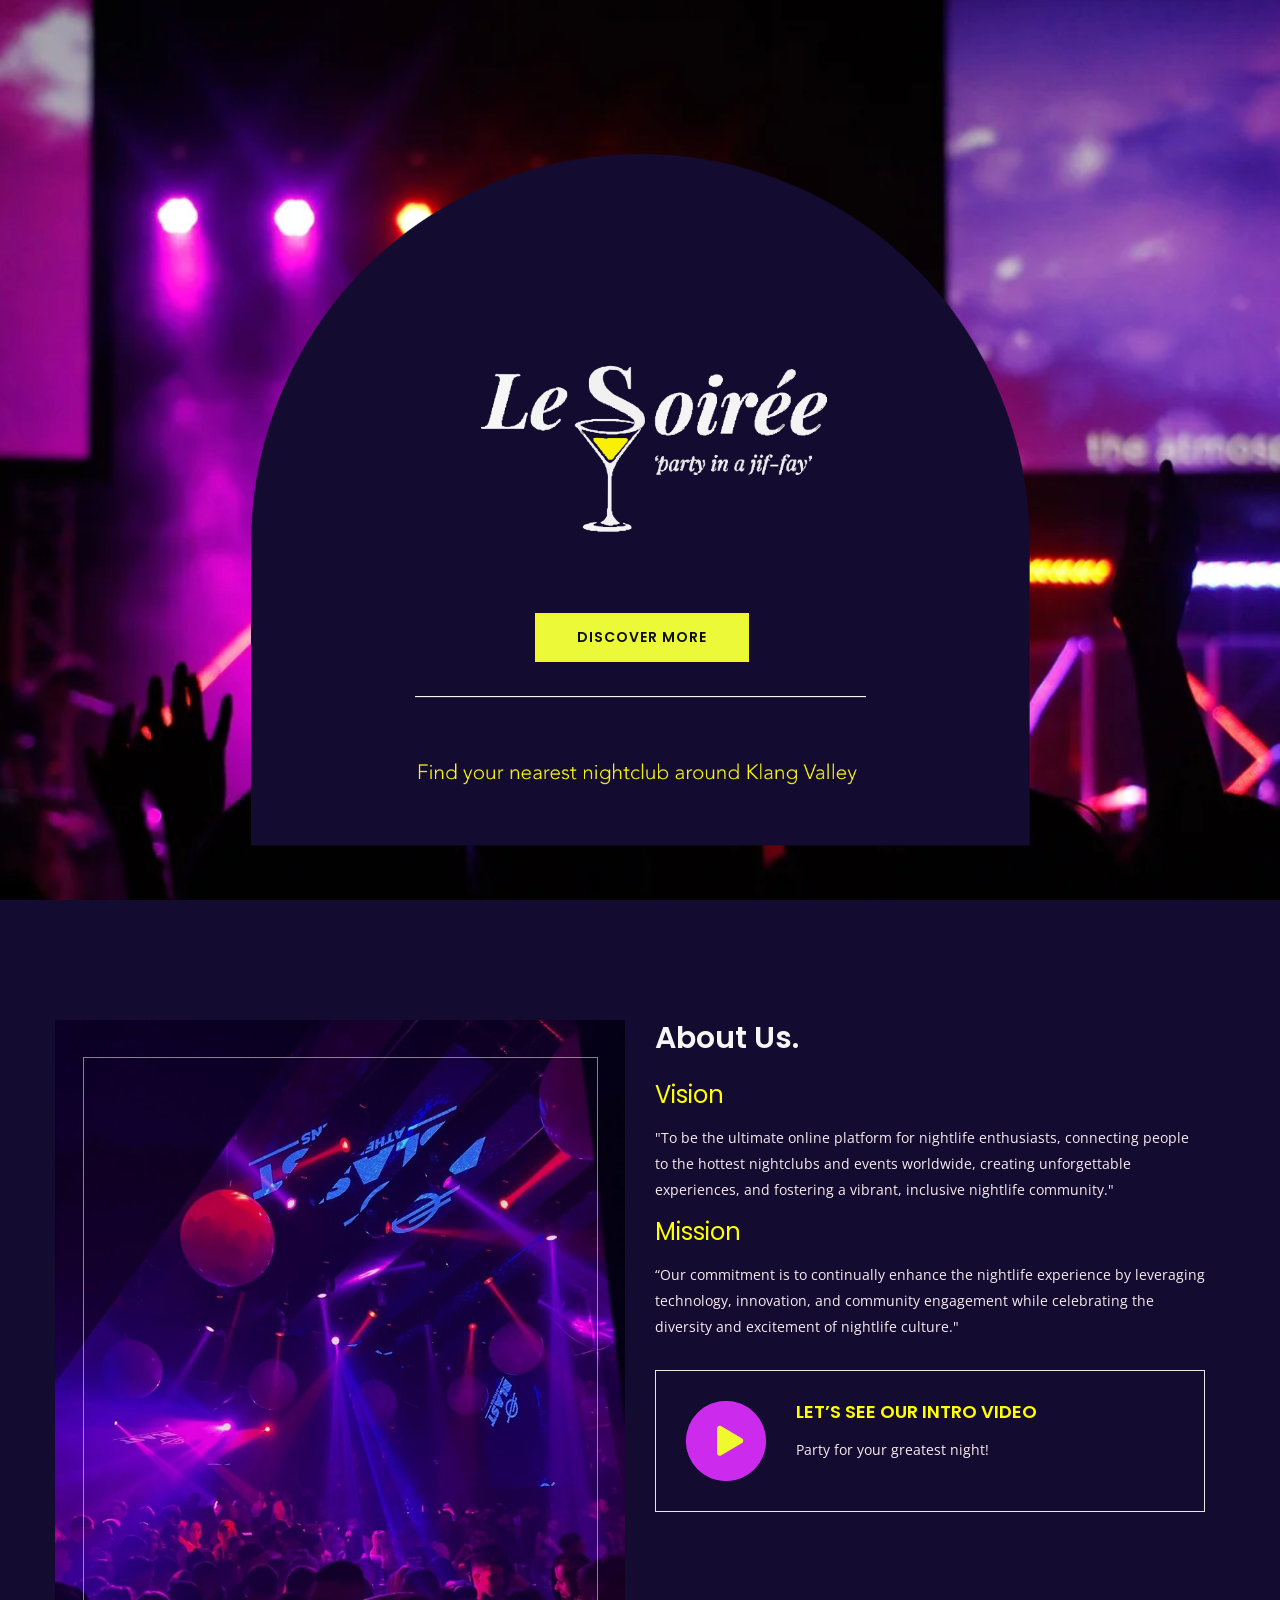
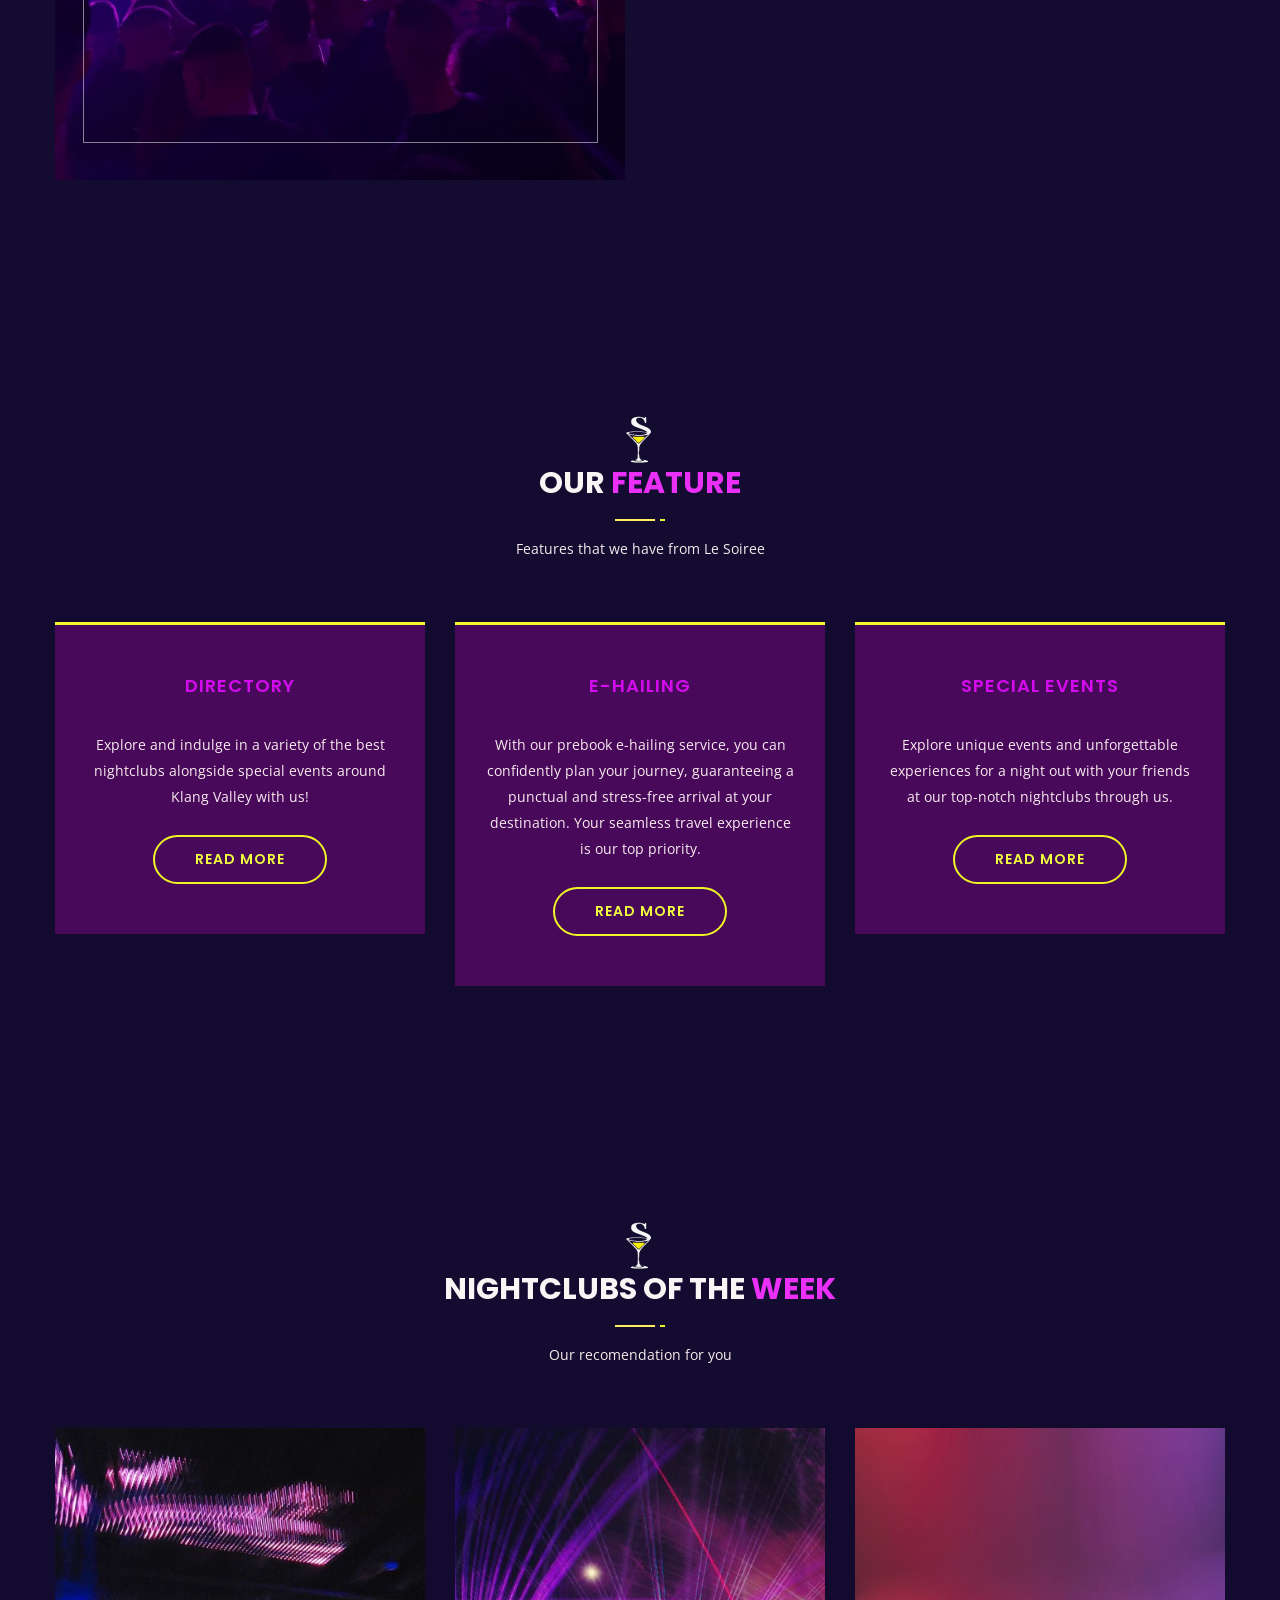
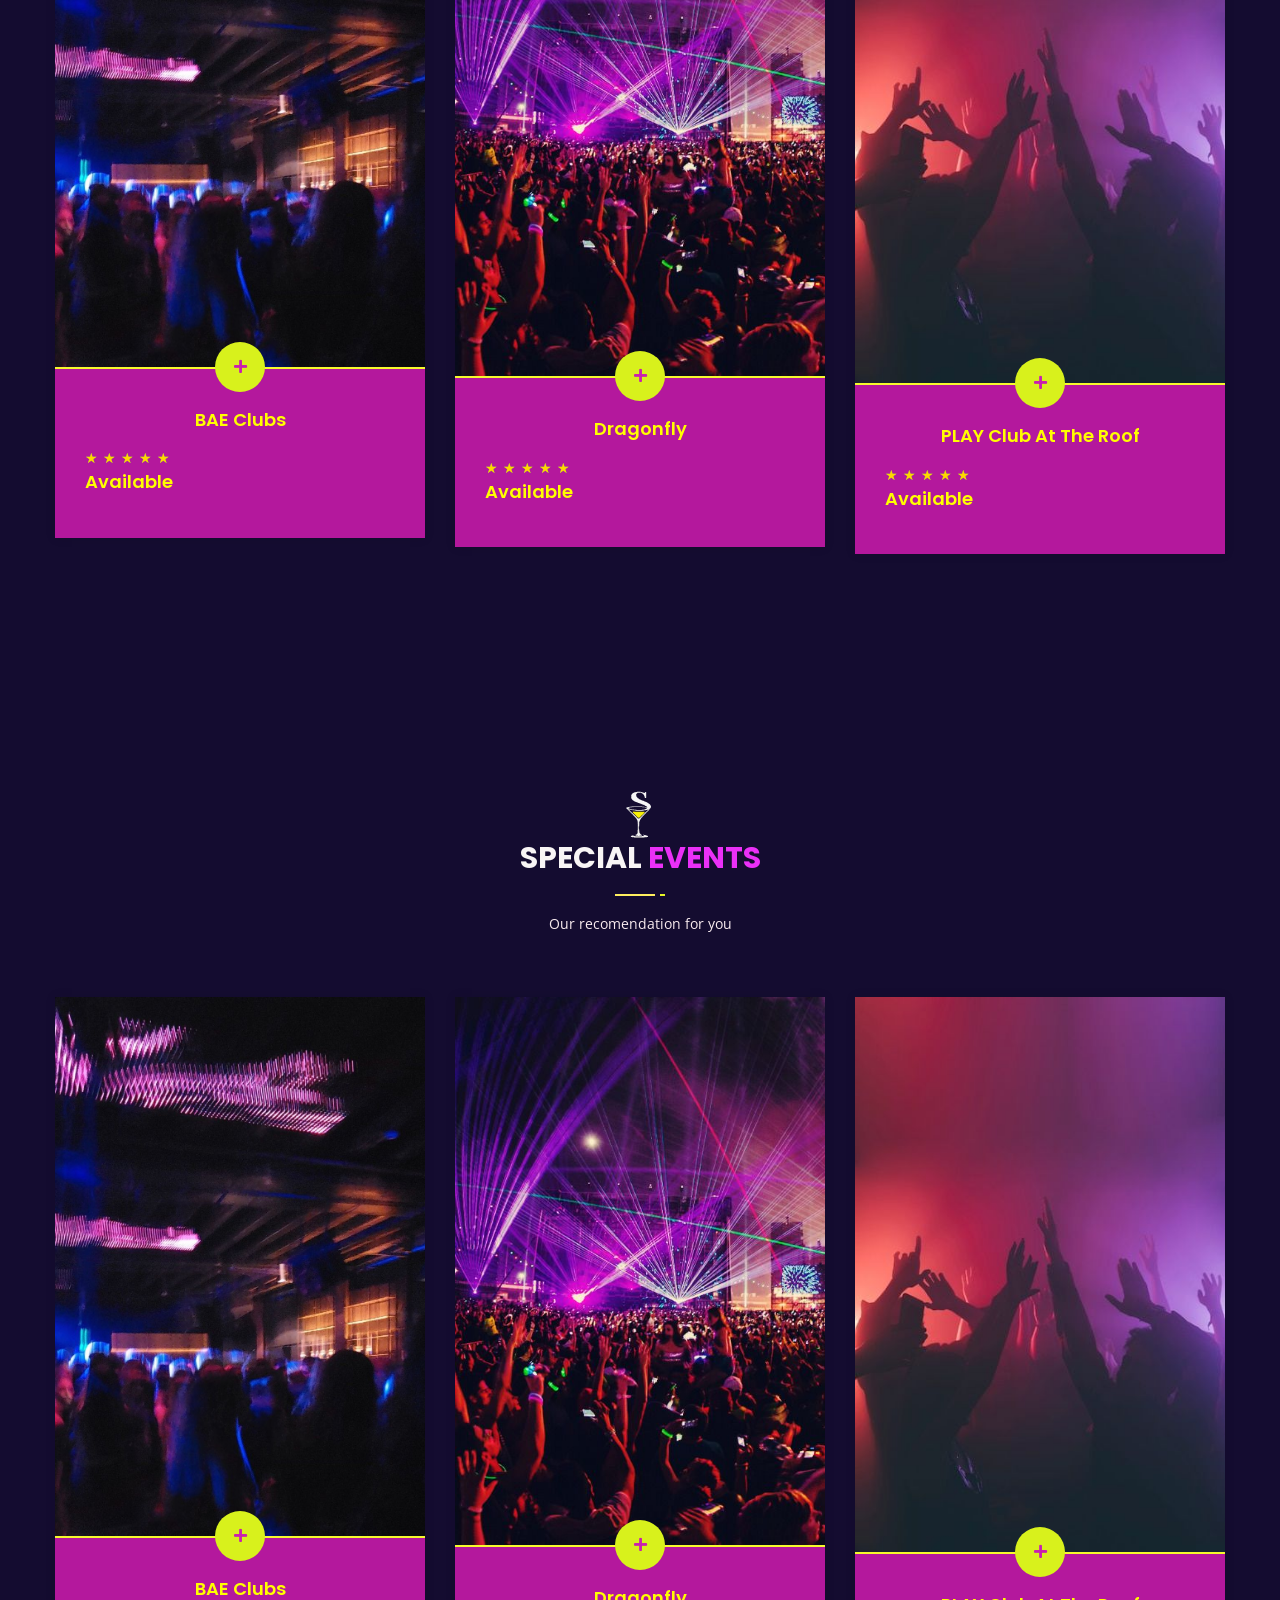
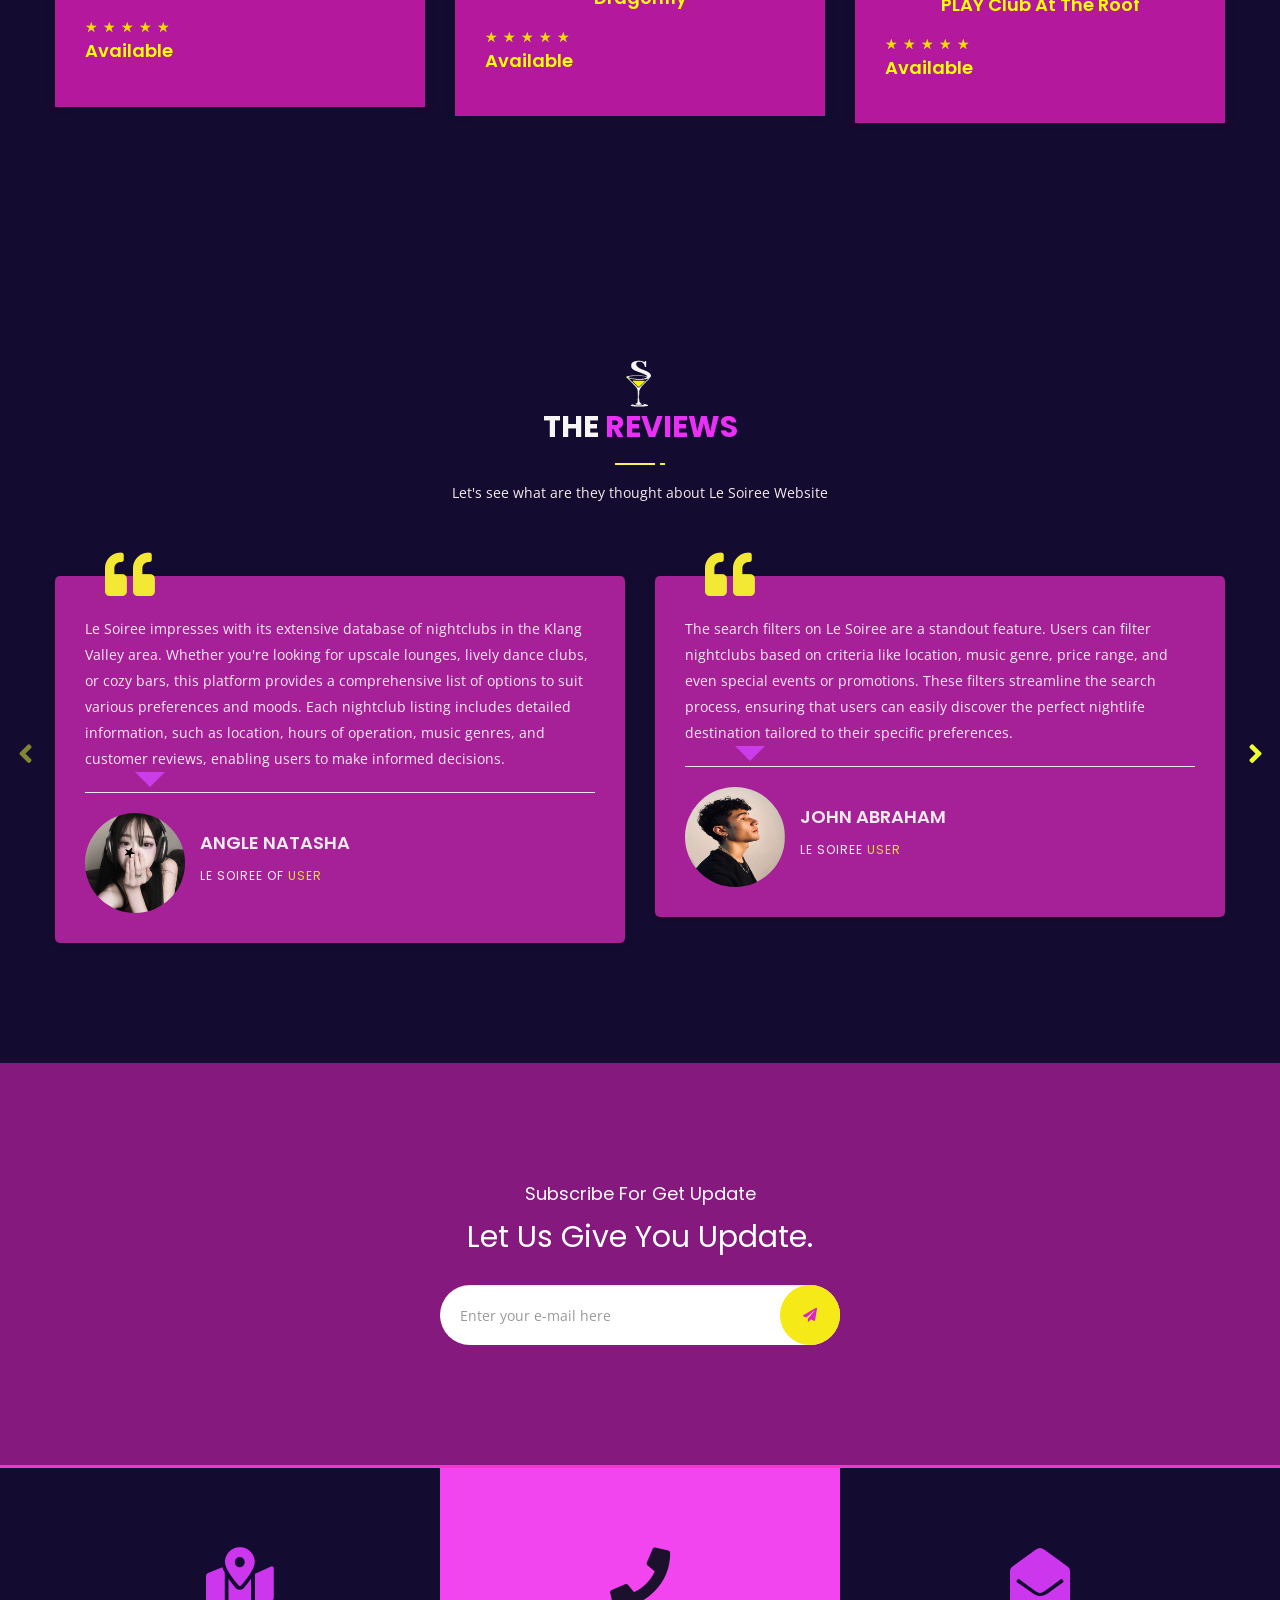
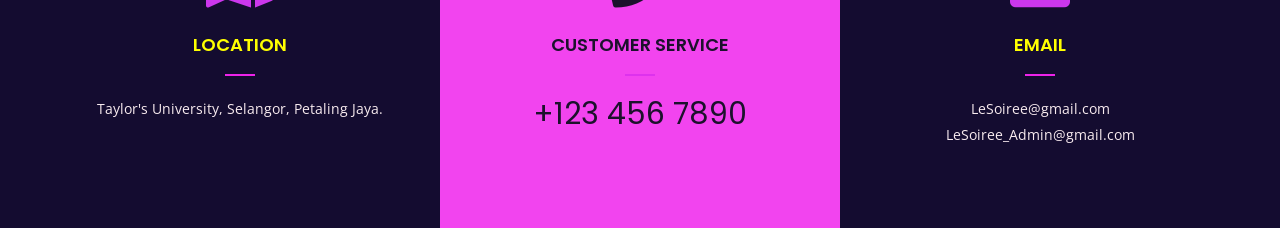
==== commit c36c92ce: "Update" ====
--- a/index.html
+++ b/index.html
@@ -10,7 +10,6 @@
 
     <!-- ========== Page Title ========== -->
     <title>Le Soiree - Nightclubs around Klang Valley</title>
-    <link rel="icon" type="image/x-icon" href="assets/img/favicon.png">
 
     <!-- ========== Start Stylesheet ========== -->
     <link href="assets/css/bootstrap.min.css" rel="stylesheet" />
@@ -152,12 +151,8 @@
                     </div>
                 </div>
                 <div class="item">
-                    <div class="slider-thumb bg-cover">
-                        <video autoplay muted loop>
-                            <source src="assets/img/Fake party background.mp4" type="video/mp4">
-                            Your browser does not support the video tag.
-                        </video>
-                    </div>                    <div class="box-table">
+                    <div class="slider-thumb bg-cover" style="background-image: url(assets/img/Fake\ Party\ Prank_15\ Minute\ Video.mp4);"></div>
+                    <div class="box-table">
                         <div class="box-cell">
                             <div class="container">
                                 <div class="row">
@@ -174,12 +169,7 @@
                     </div>
                 </div>
                 <div class="item">
-                    <div class="slider-thumb bg-cover">
-                        <video autoplay muted loop>
-                            <source src="assets/img/People Dancing Club - Free HD Stock Footage - No Copyright - Nightclub Party Crowd.mp4" type="video/mp4">
-                            Your browser does not support the video tag.
-                        </video>
-                    </div>
+                    <div class="slider-thumb bg-cover" style="background-image: url(assets/img/People\ Dancing\ Club\ -\ Free\ HD\ Stock\ Footage\ -\ No\ Copyright\ -\ Nightclub\ Party\ Crowd.mp4);"></div>
                     <div class="box-table">
                         <div class="box-cell">
                             <div class="container">
@@ -721,7 +711,7 @@
                             <i class="fas fa-map-marked-alt"></i>
                             <h4>Location</h4>
                             <p>
-                                No. 1, Jalan Taylor's,<br>47500 Subang Jaya,<br>Selangor, Malaysia.
+                                Taylor's University, Selangor, Petaling Jaya.
                             </p>
                         </div>
                     </div>
@@ -730,8 +720,8 @@
                     <div class="col-md-4 single-item">
                         <div class="item">
                             <i class="fas fa-phone"></i>
-                            <h4>Contact us</h4>
-                            <h2>017-768 7012</h2>
+                            <h4>Customer Service</h4>
+                            <h2>+123 456 7890</h2>
                         </div>
                     </div>
                     <!-- End Single Item -->
@@ -741,7 +731,7 @@
                             <i class="fas fa-envelope-open"></i>
                             <h4>Email</h4>
                             <p>
-                                hello.lesoiree@gmail.com
+                                LeSoiree@gmail.com<br>LeSoiree_Admin@gmail.com
                             </p>
                         </div>
                     </div>
